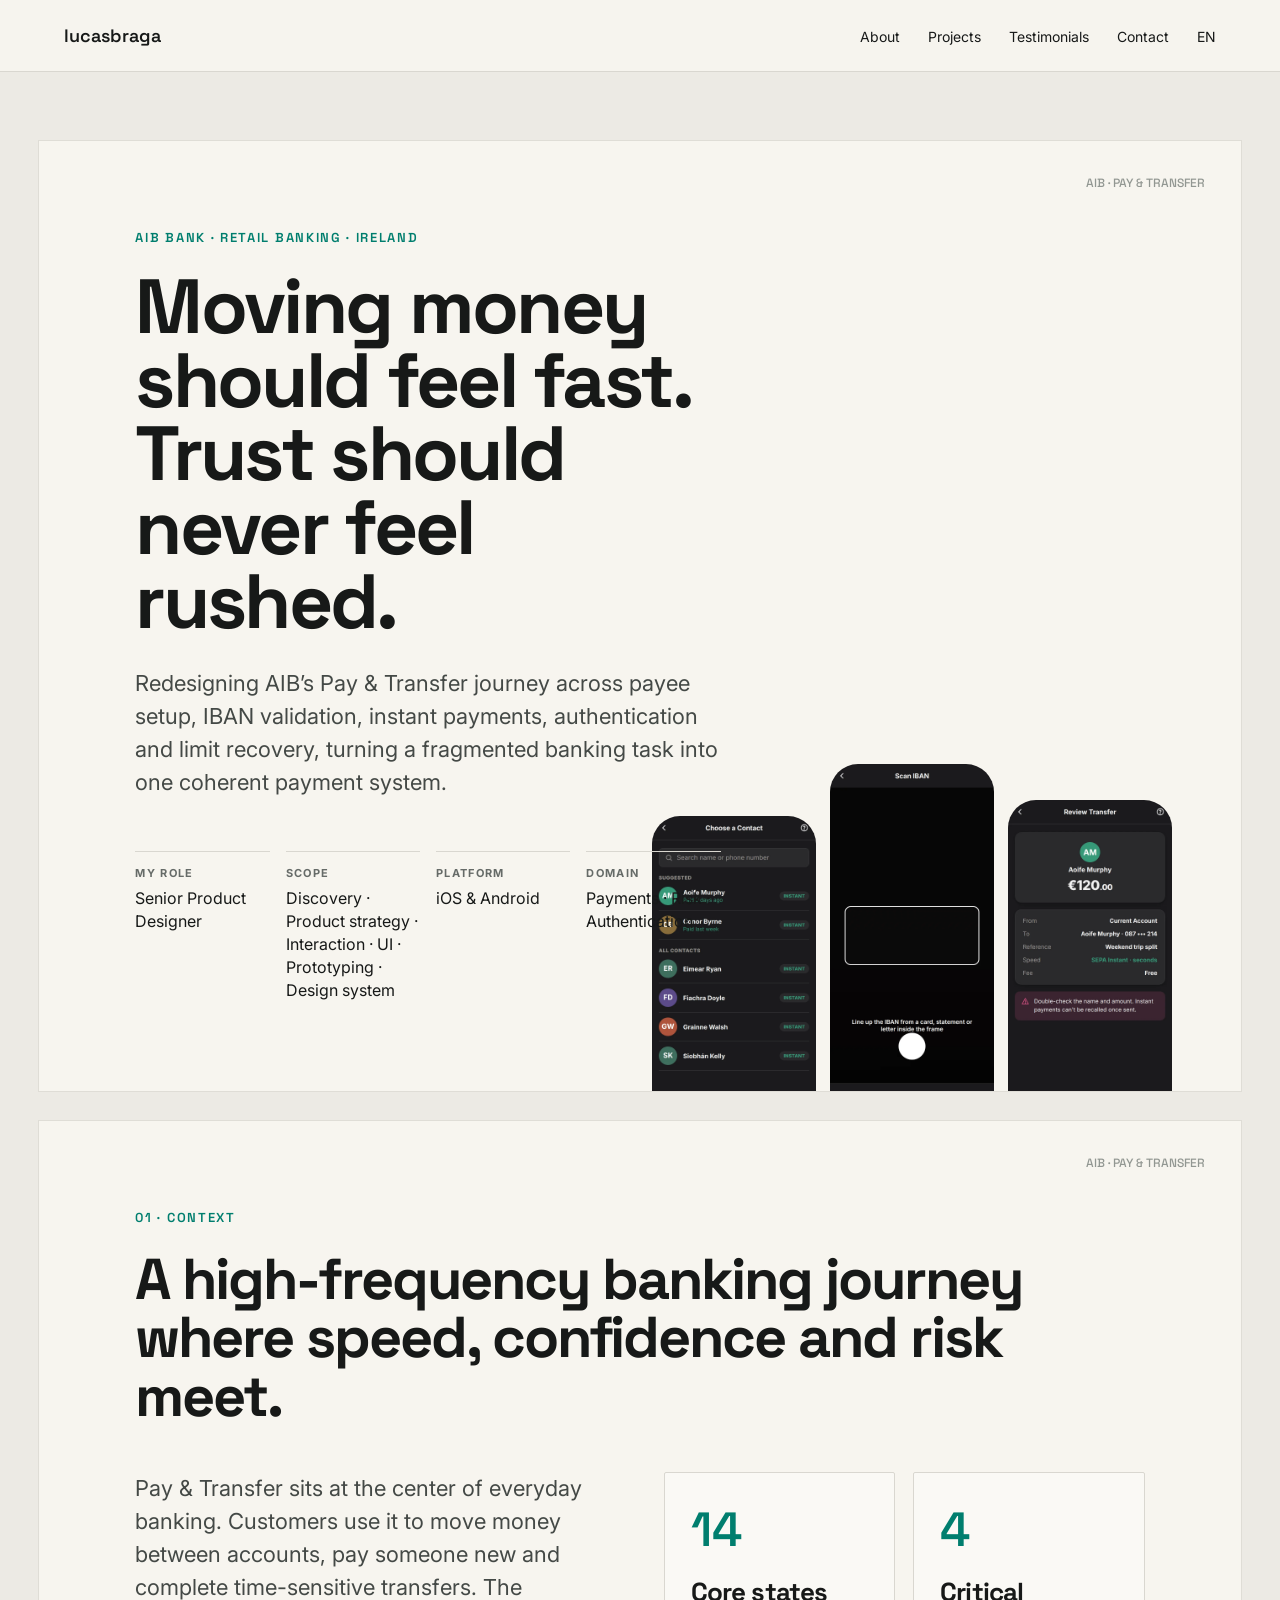
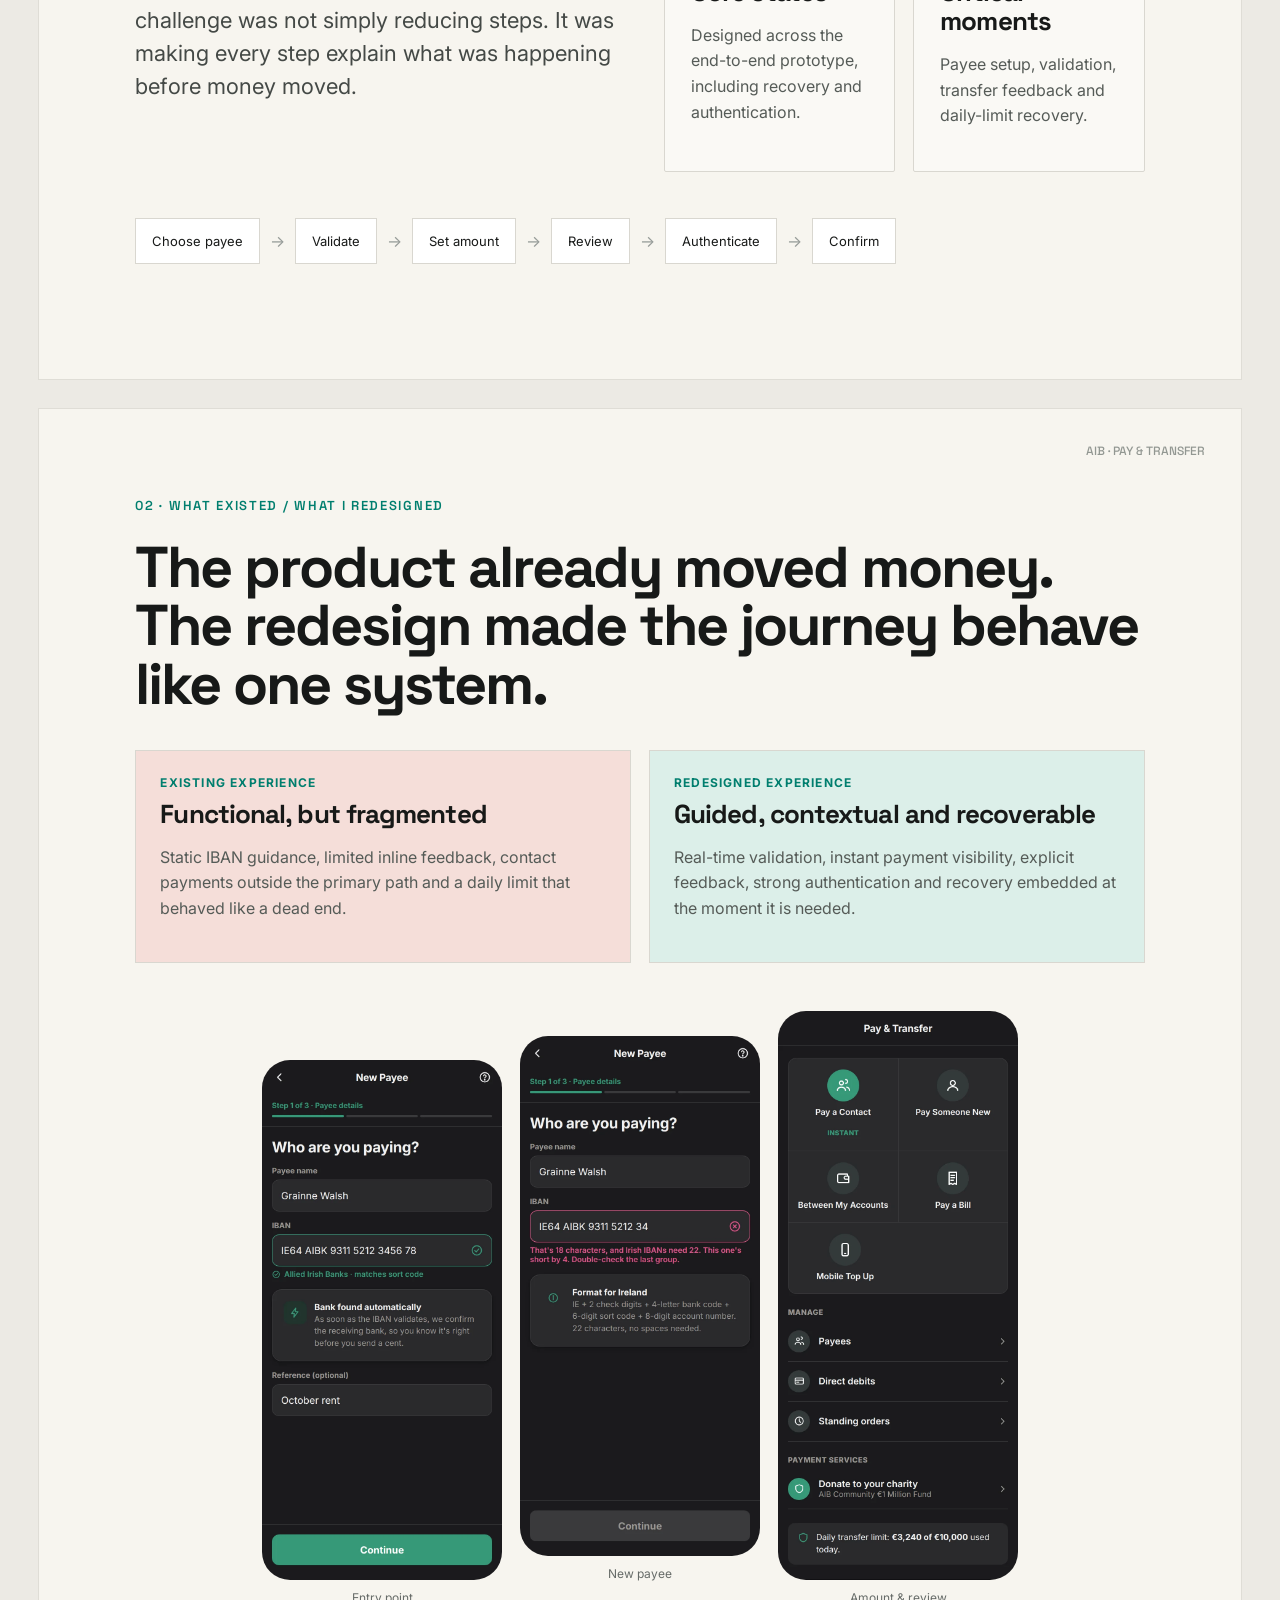
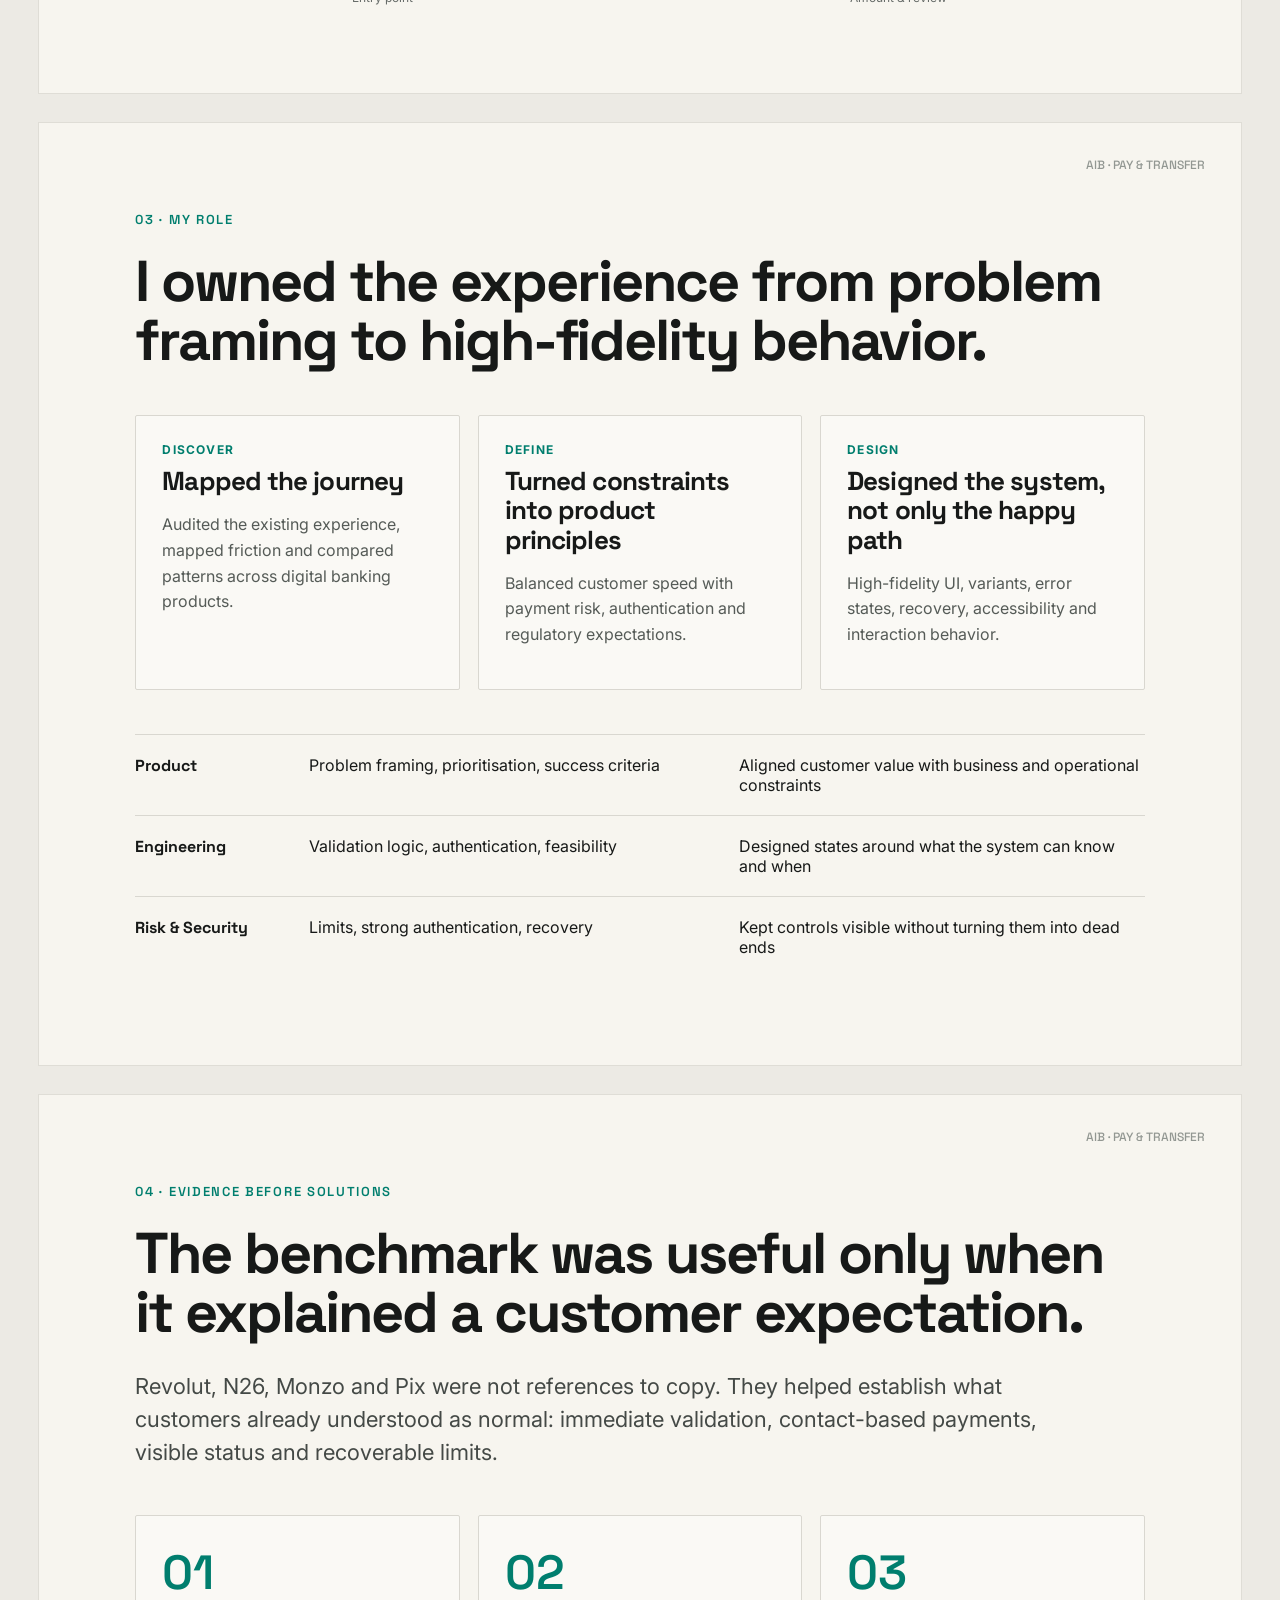
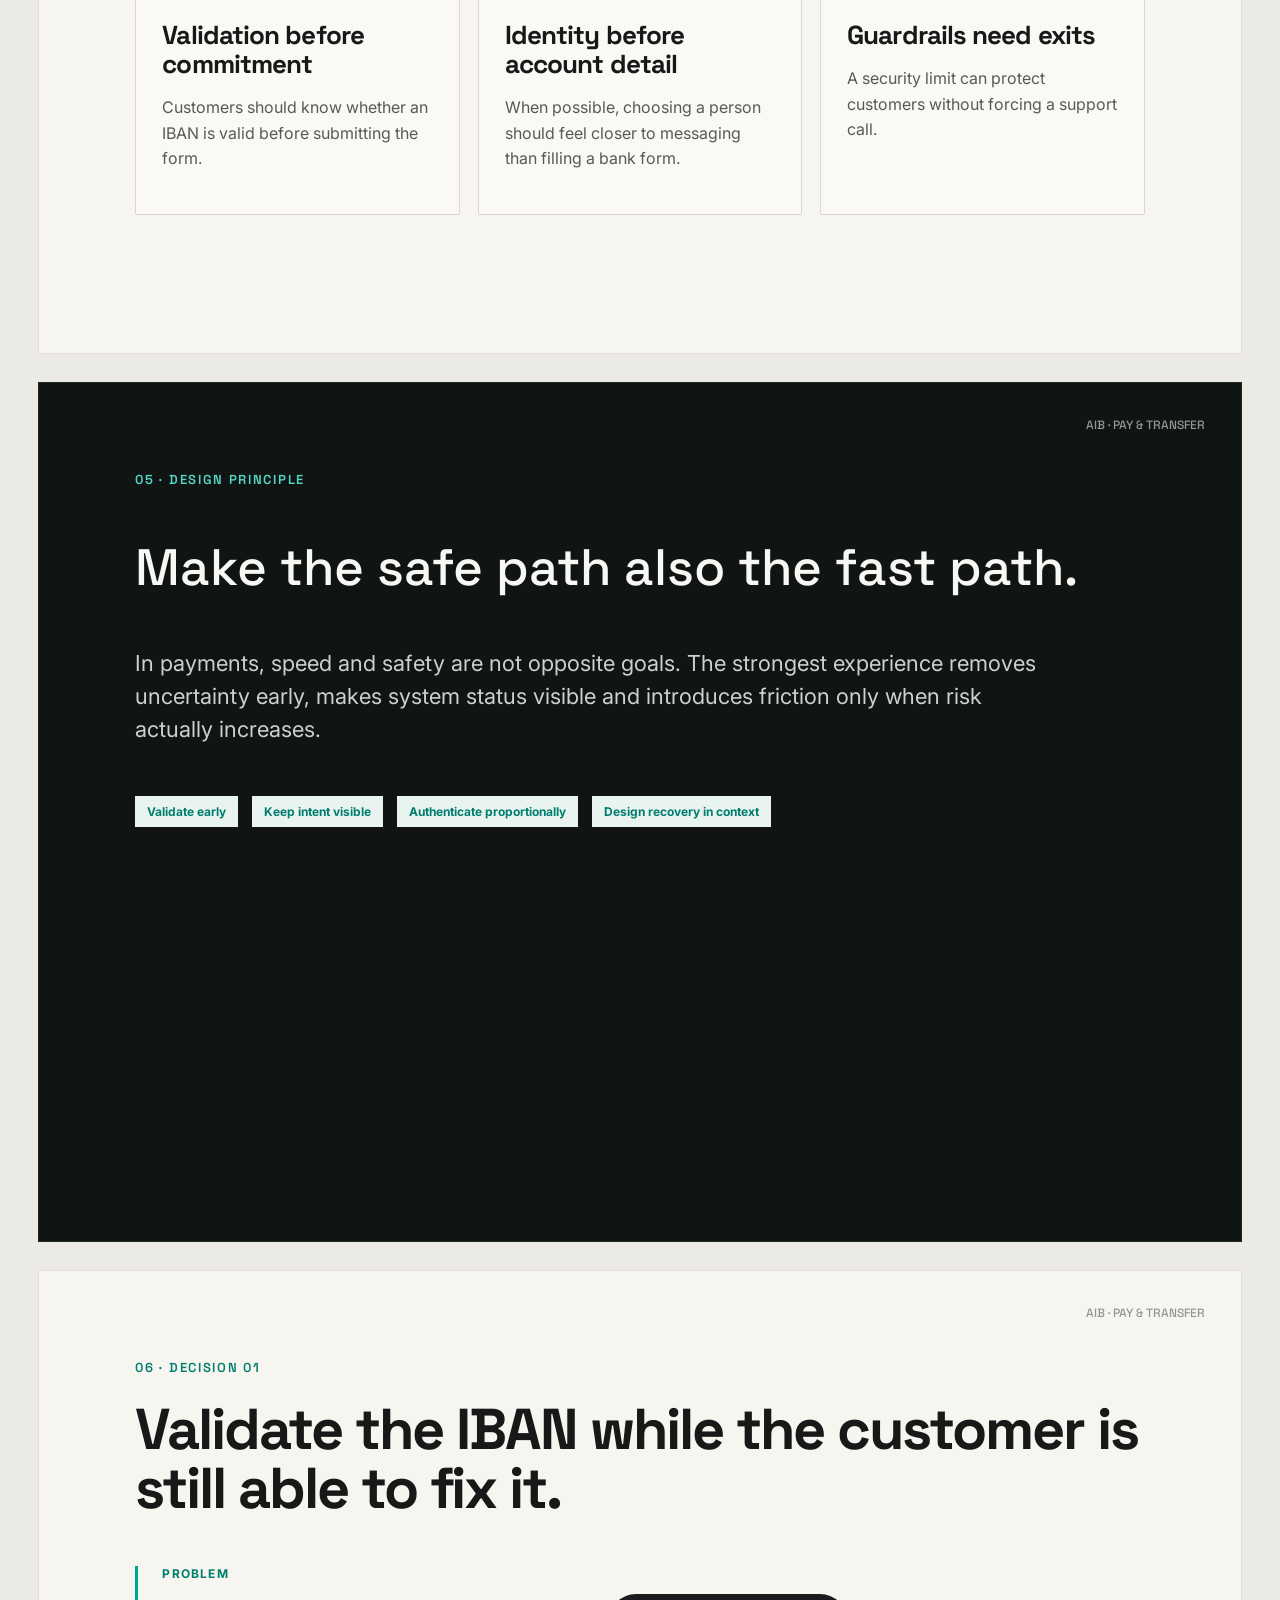
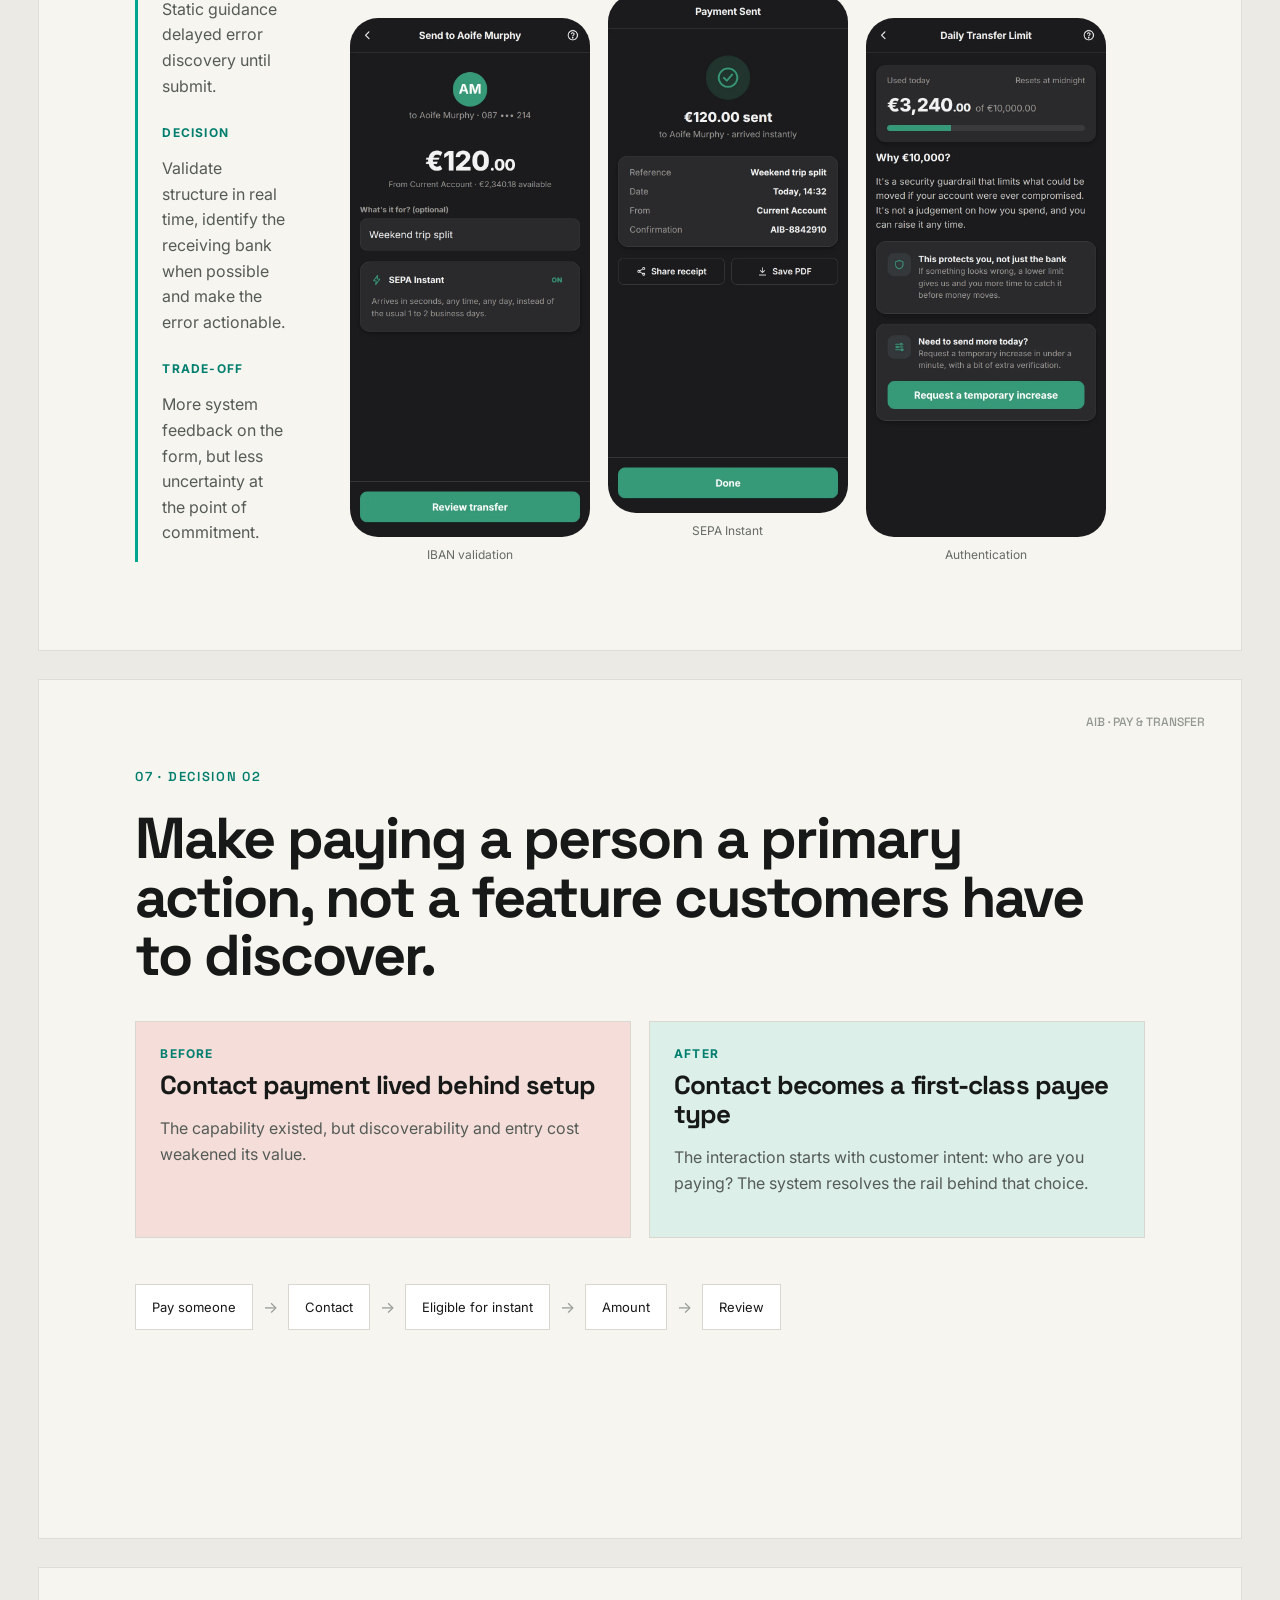
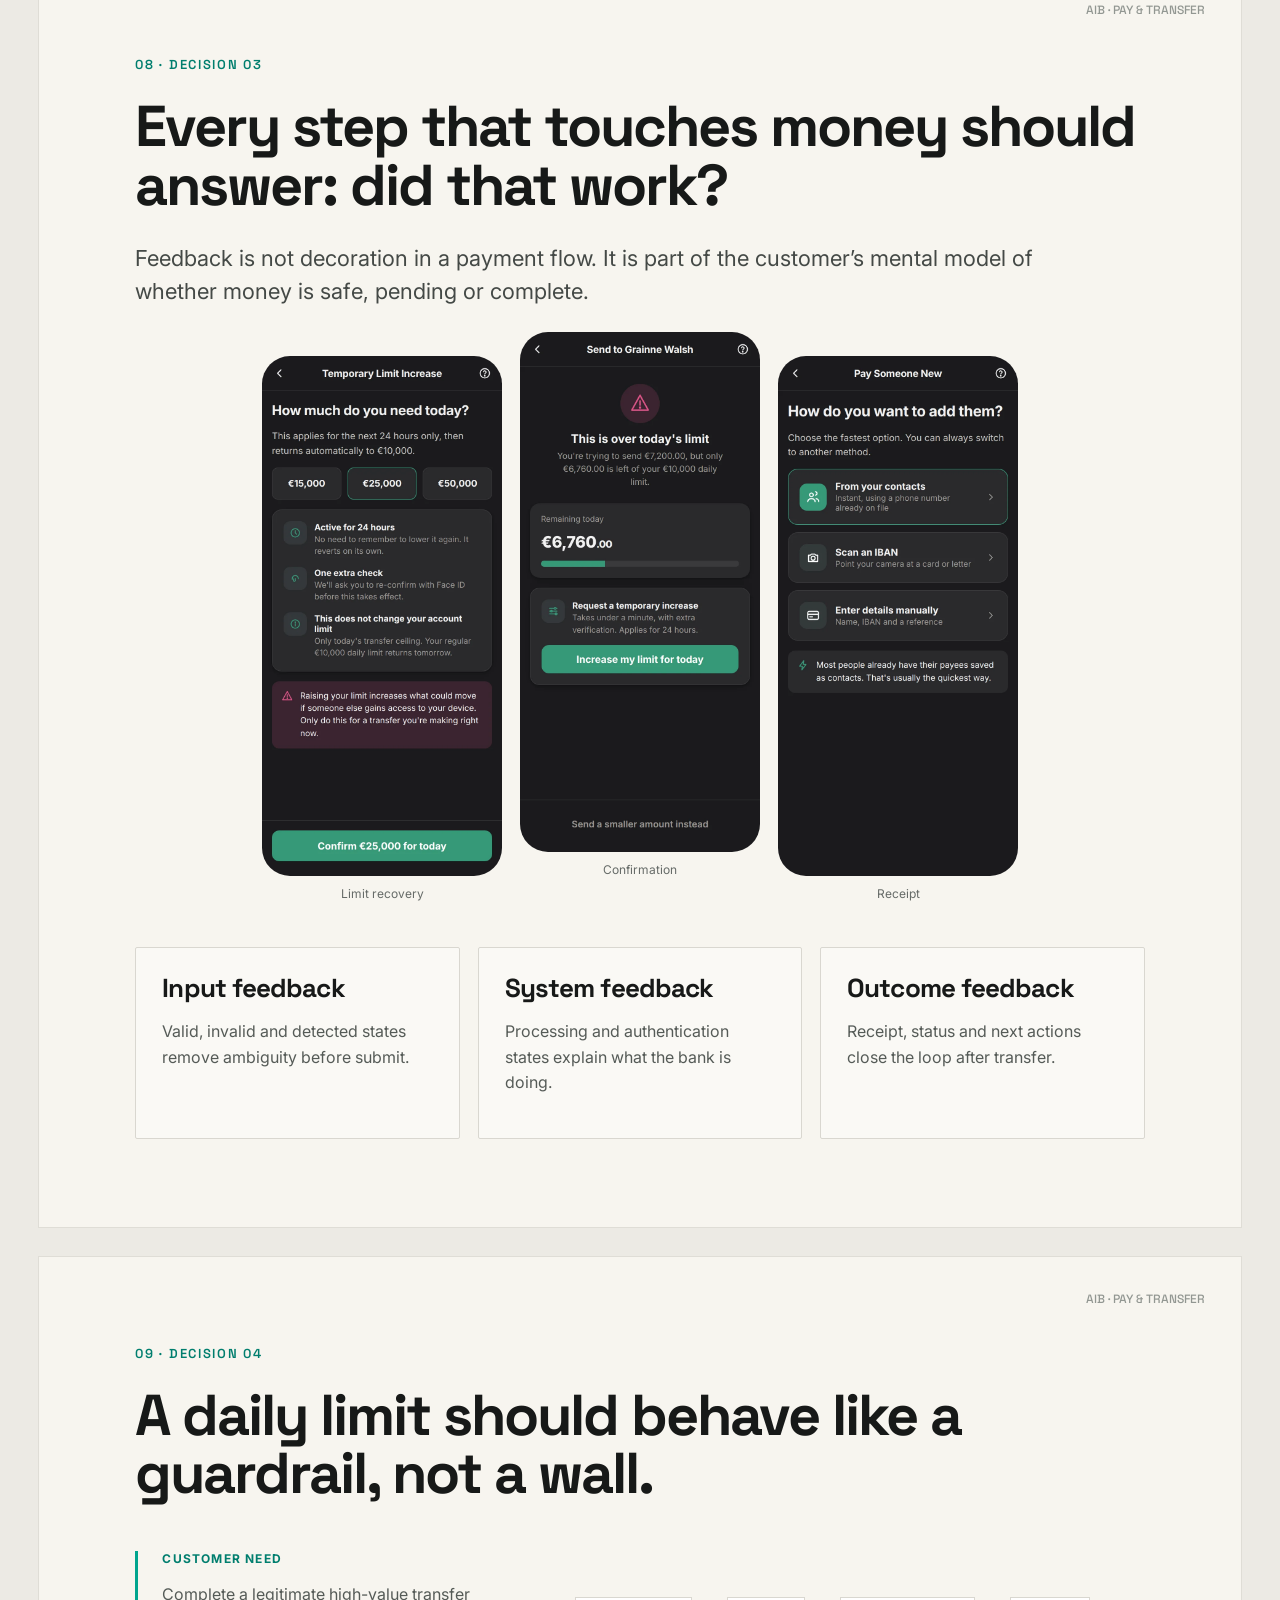
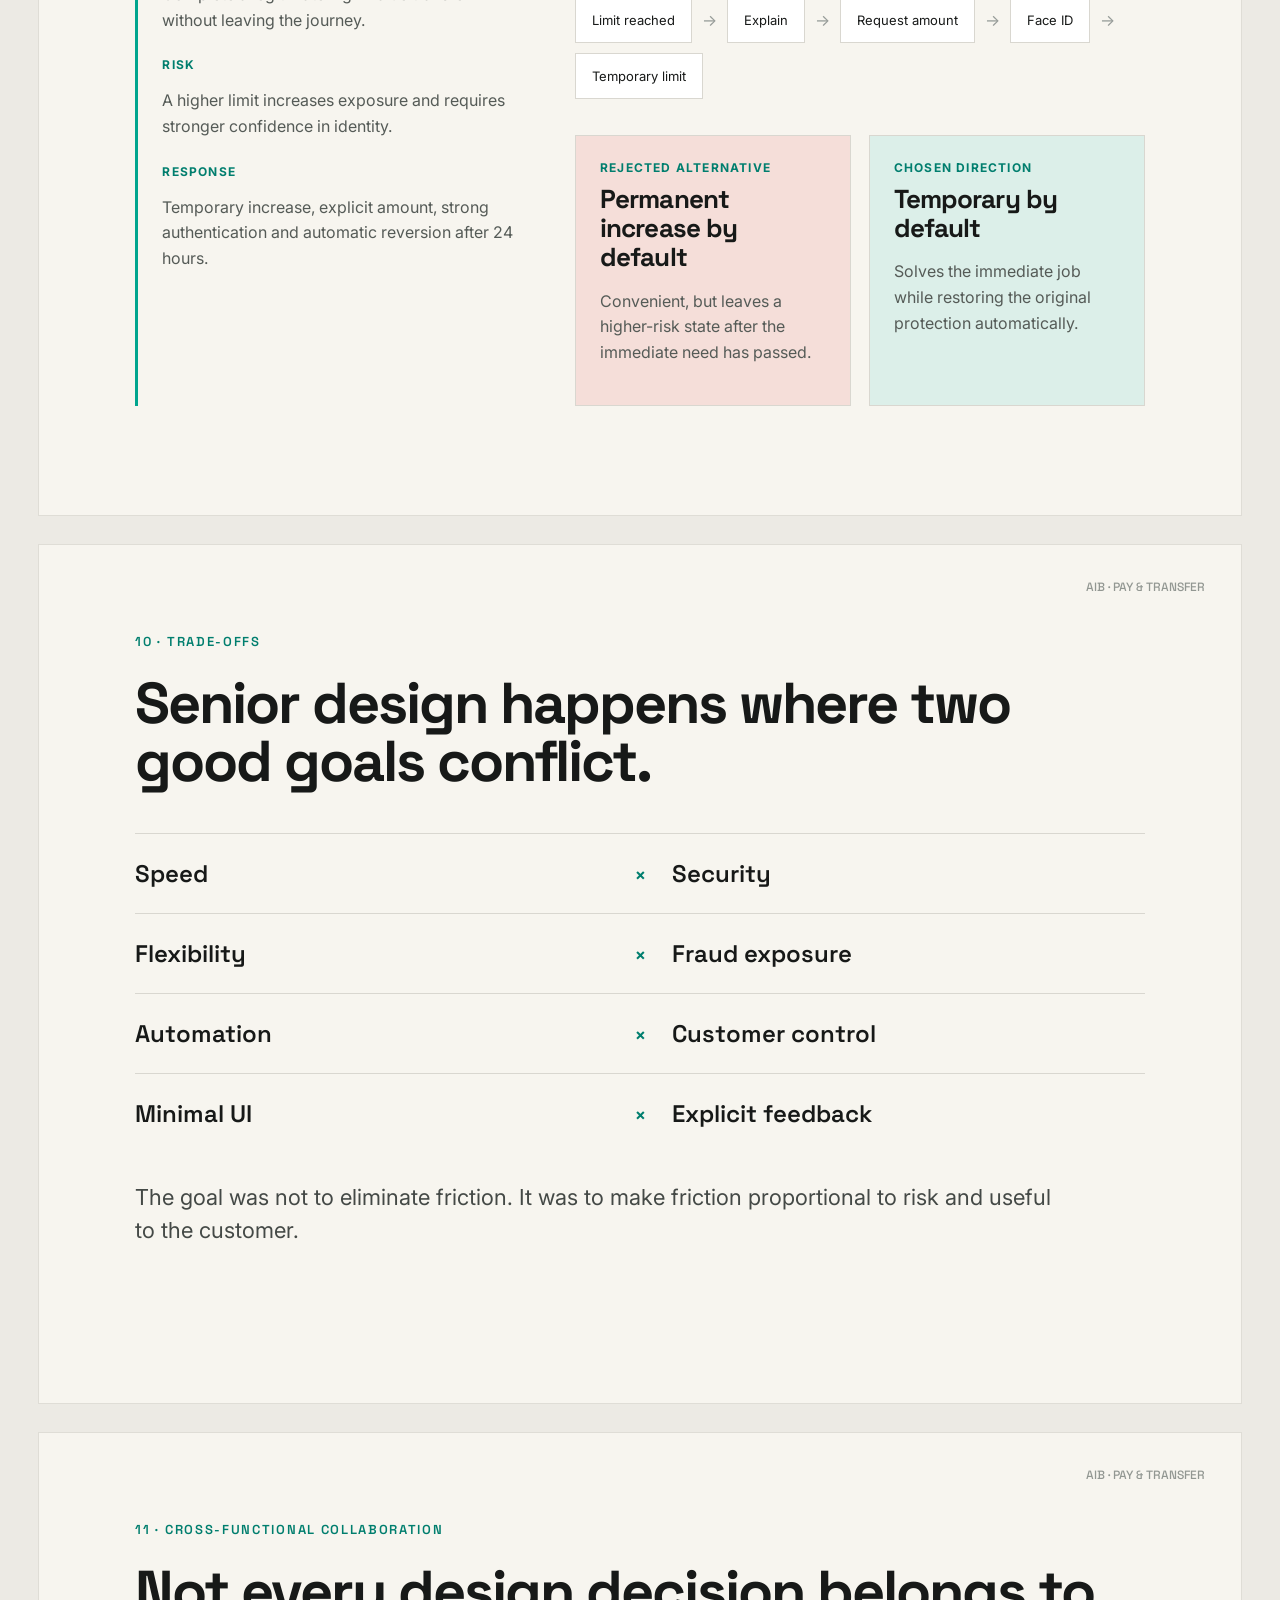
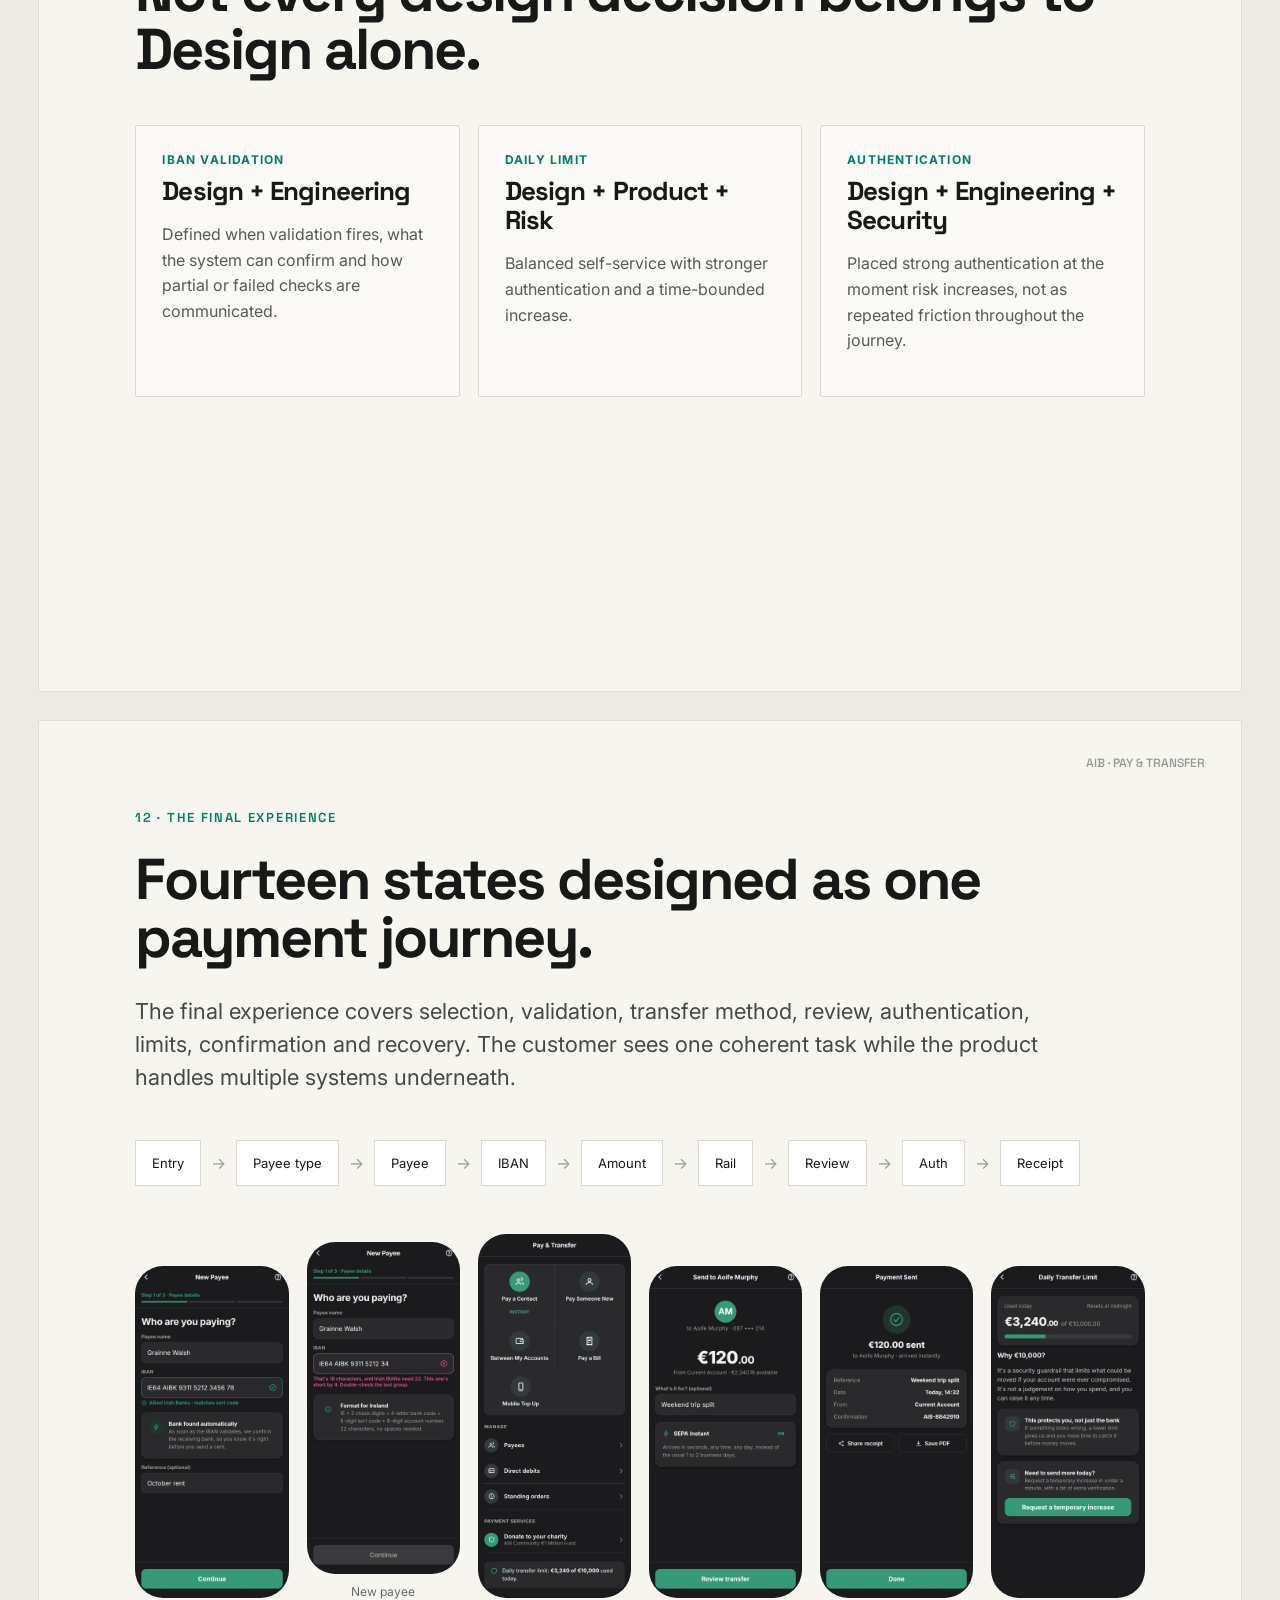
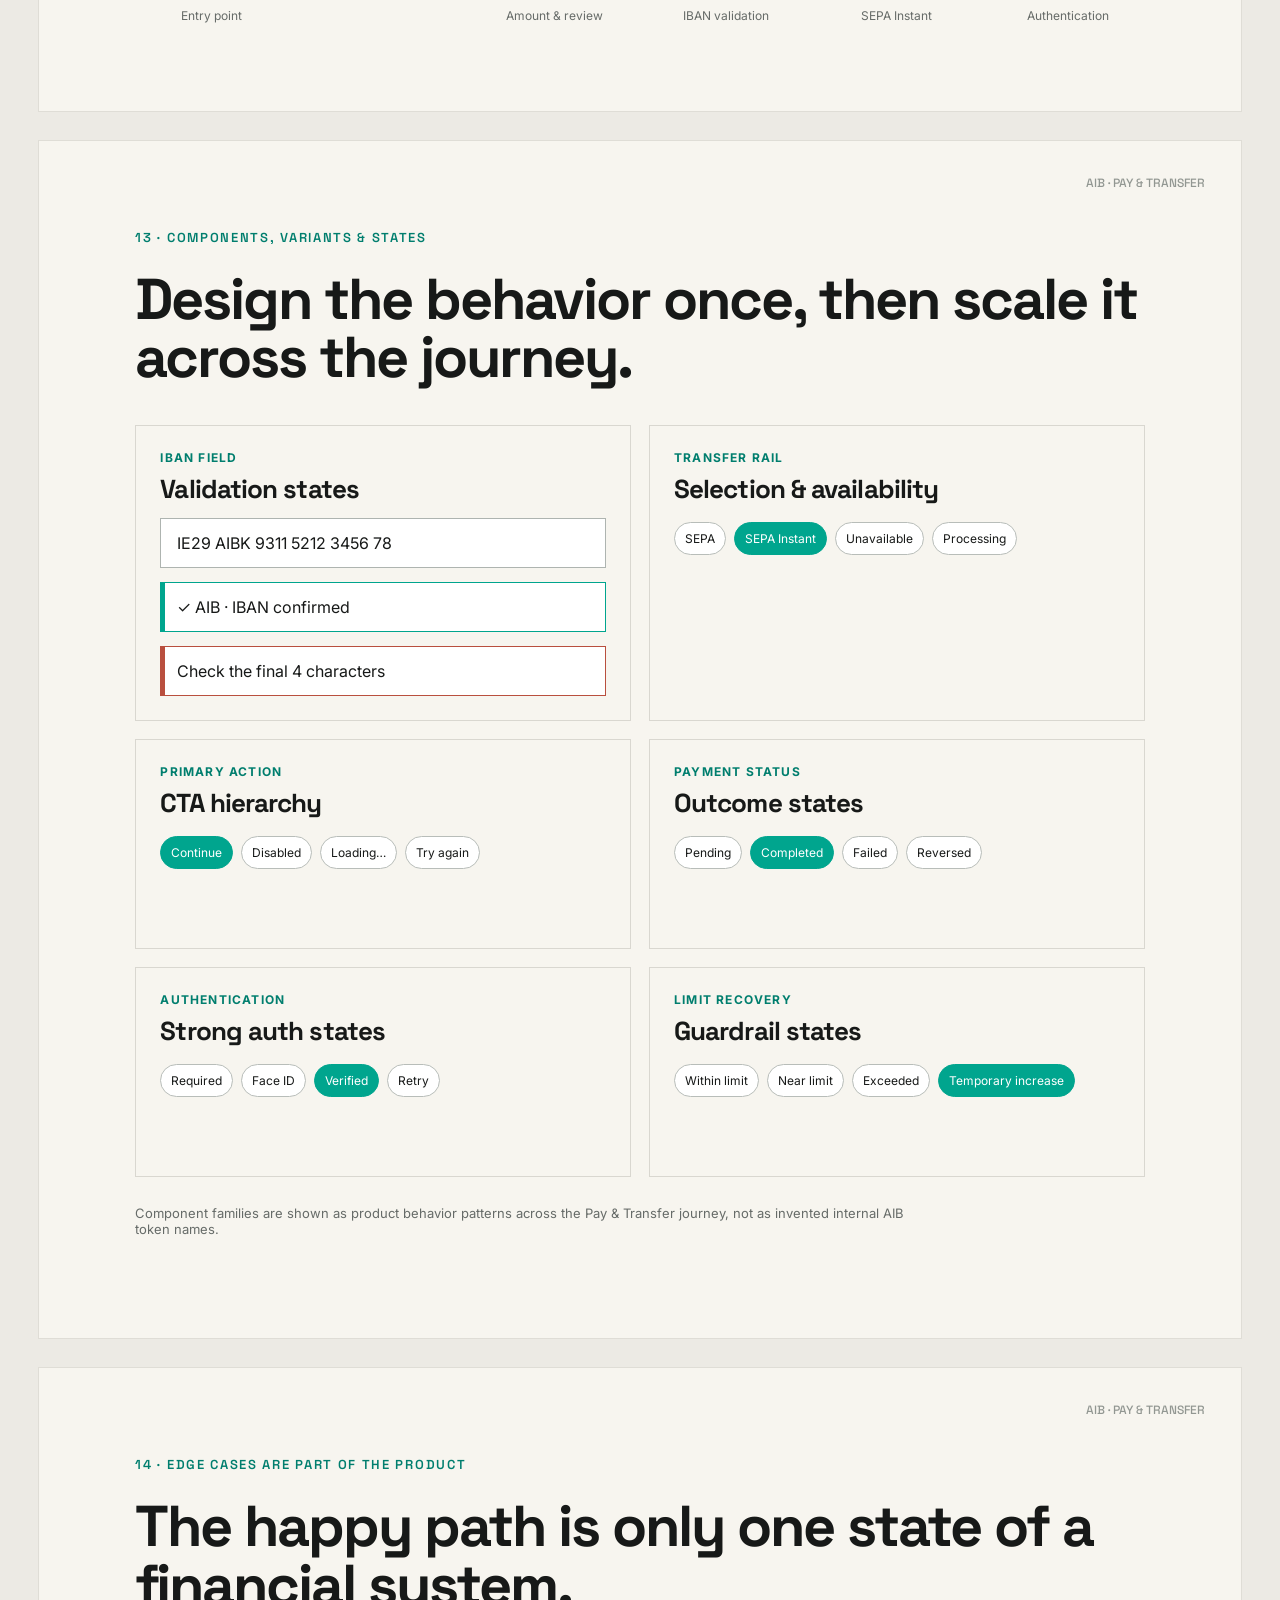
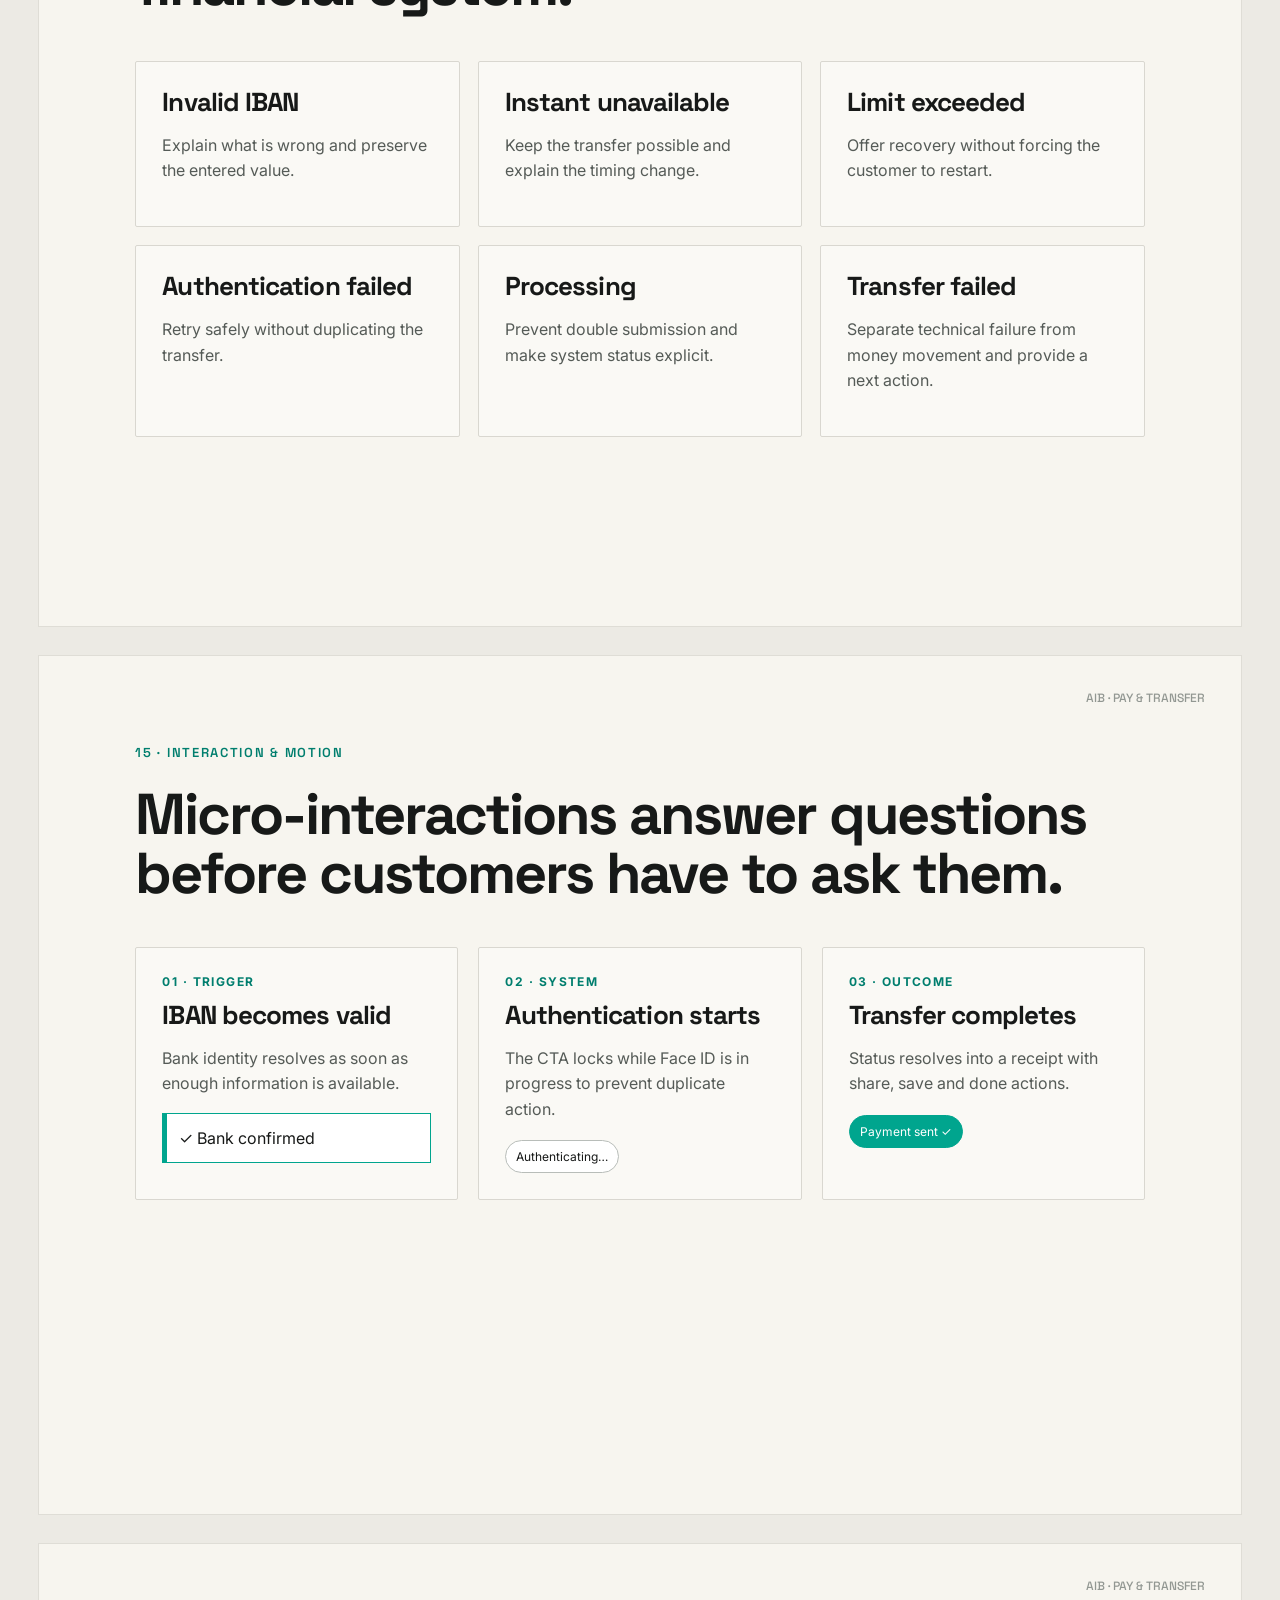
==== projetos/aib.html @ fc3ccd83 "Add files via upload" ====
<!doctype html><html lang="en"><head><meta charset="utf-8"><meta name="viewport" content="width=device-width,initial-scale=1"><title>AIB Bank · Pay & Transfer · Lucas Braga</title><style>
@import url('https://fonts.googleapis.com/css2?family=Inter:wght@400;500;600;700&family=Space+Grotesk:wght@400;500;600;700&display=swap');
:root{--bg:#f7f5ef;--ink:#171918;--muted:#666b68;--line:#d9d7d0;--aib:#00a58e;--aib2:#007e6e;--dark:#101514;--white:#fff;--soft:#e9f4f1;--warn:#f5e9c8;--bad:#f5ded9;--good:#dcefe9}*{box-sizing:border-box}html{scroll-behavior:smooth}body{margin:0;background:#eceae4;color:var(--ink);font-family:Inter,Arial,sans-serif}.nav{position:sticky;top:0;z-index:20;height:72px;background:rgba(247,245,239,.92);backdrop-filter:blur(16px);border-bottom:1px solid var(--line);display:flex;align-items:center;justify-content:space-between;padding:0 5vw}.brand{font:600 18px 'Space Grotesk'}.nav a{color:inherit;text-decoration:none;margin-left:28px;font-size:14px}.case{padding:40px 0 96px}.board{width:min(1440px,94vw);margin:28px auto;background:var(--bg);min-height:860px;padding:88px 96px;position:relative;overflow:hidden;border:1px solid #dfddd6}.board.dark{background:var(--dark);color:#f7f7f4;border-color:#1e2926}.eyebrow{font:600 13px 'Space Grotesk';letter-spacing:.13em;text-transform:uppercase;color:var(--aib2);margin-bottom:24px}.dark .eyebrow{color:#55d7c5}h1,h2,h3{font-family:'Space Grotesk';letter-spacing:-.035em;margin:0}h1{font-size:clamp(58px,6vw,96px);line-height:.96;max-width:1000px}h2{font-size:clamp(42px,4.5vw,72px);line-height:1.02;max-width:1050px}h3{font-size:26px;line-height:1.12}.lead{font-size:22px;line-height:1.5;max-width:920px;color:#444946;margin:28px 0 0}.dark .lead{color:#cbd1ce}.meta{display:grid;grid-template-columns:repeat(4,1fr);gap:16px;margin-top:52px}.meta .m{border-top:1px solid var(--line);padding-top:14px}.dark .meta .m{border-color:#36423f}.k{font-size:11px;text-transform:uppercase;letter-spacing:.12em;color:var(--muted);font-weight:700}.dark .k{color:#93a09c}.v{font-size:16px;line-height:1.45;margin-top:7px}.grid2{display:grid;grid-template-columns:1fr 1fr;gap:48px;align-items:start}.grid3{display:grid;grid-template-columns:repeat(3,1fr);gap:20px}.cards{display:grid;grid-template-columns:repeat(3,1fr);gap:18px;margin-top:46px}.card{border:1px solid var(--line);padding:26px;border-radius:2px;background:rgba(255,255,255,.35)}.dark .card{border-color:#33403c;background:#151d1b}.num{font:600 48px 'Space Grotesk';color:var(--aib2);margin-bottom:18px}.dark .num{color:#55d7c5}.card p,.copy{font-size:16px;line-height:1.6;color:#555b57}.dark .card p,.dark .copy{color:#bcc6c2}.phones{display:flex;gap:18px;align-items:flex-end;justify-content:center;margin-top:48px}.phone{margin:0}.phone img{display:block;max-width:100%;height:auto;border-radius:28px}.phones .phone{width:240px}.phones .phone:nth-child(2){transform:translateY(-24px)}figcaption{font-size:12px;color:var(--muted);margin-top:10px;text-align:center}.flow{display:flex;gap:10px;align-items:center;flex-wrap:wrap;margin-top:46px}.step{padding:14px 16px;border:1px solid var(--line);font-size:13px;background:white}.arrow{color:#969b98}.decision{display:grid;grid-template-columns:.8fr 1.2fr;gap:60px;margin-top:48px}.decision .side{border-left:3px solid var(--aib);padding-left:24px}.label{font-size:12px;font-weight:700;letter-spacing:.1em;text-transform:uppercase;color:var(--aib2);margin-bottom:10px}.compare{display:grid;grid-template-columns:1fr 1fr;gap:18px;margin-top:36px}.panel{padding:24px;border:1px solid var(--line);min-height:180px}.panel.good{background:var(--good)}.panel.bad{background:var(--bad)}.trade{display:grid;grid-template-columns:1fr 64px 1fr;align-items:center;border-top:1px solid var(--line);padding:24px 0}.trade strong{font:600 24px 'Space Grotesk'}.trade .mid{text-align:center;color:var(--aib2);font-weight:700}.component-grid{display:grid;grid-template-columns:repeat(2,1fr);gap:18px;margin-top:38px}.component{border:1px solid var(--line);padding:24px;min-height:210px}.states{display:flex;gap:8px;flex-wrap:wrap;margin-top:18px}.pill{border:1px solid #b8bdb9;padding:8px 10px;border-radius:999px;font-size:12px;background:#fff}.pill.on{background:var(--aib);border-color:var(--aib);color:#fff}.input{border:1px solid #aeb4b0;padding:14px 16px;margin-top:14px;background:#fff}.input.valid{border-color:var(--aib);box-shadow:inset 4px 0 0 var(--aib)}.input.error{border-color:#b94f3e;box-shadow:inset 4px 0 0 #b94f3e}.metric{border-top:4px solid var(--ink);padding-top:18px}.metric b{font:600 48px 'Space Grotesk'}.metric span{display:block;margin-top:8px;color:var(--muted);font-size:14px}.quote{font:500 clamp(34px,4vw,64px)/1.1 'Space Grotesk';max-width:1080px}.note{font-size:13px;color:var(--muted);margin-top:28px;max-width:800px}.tag{display:inline-block;background:var(--soft);color:var(--aib2);padding:8px 12px;font-size:12px;font-weight:700;margin:4px 4px 0 0}.timeline{margin-top:44px}.trow{display:grid;grid-template-columns:150px 1fr 1fr;gap:24px;border-top:1px solid var(--line);padding:20px 0}.trow b{font-family:'Space Grotesk'}.hero-art{position:absolute;right:5%;bottom:-80px;width:44%;display:flex;gap:14px;align-items:flex-end}.hero-art .phone{width:31%}.hero-art .phone:nth-child(2){transform:translateY(-52px)}.hero-art .phone:nth-child(3){transform:translateY(-16px)}.hero-copy{width:58%;position:relative;z-index:2}.hero{min-height:940px}.section-index{position:absolute;right:36px;top:34px;font:500 12px 'Space Grotesk';color:#929792}.footer{min-height:600px;display:flex;flex-direction:column;justify-content:center}.smallcaps{font-size:12px;letter-spacing:.12em;text-transform:uppercase;font-weight:700}.accent{color:var(--aib2)}
@media(max-width:900px){.board{padding:64px 28px;min-height:auto}.grid2,.grid3,.cards,.decision,.component-grid,.meta,.compare{grid-template-columns:1fr}.hero-copy{width:100%}.hero-art{position:relative;right:auto;bottom:auto;width:100%;margin-top:48px}.hero{min-height:auto}.phones{overflow:auto;justify-content:flex-start}.phones .phone{min-width:220px}.trade{grid-template-columns:1fr}.trade .mid{text-align:left}.trow{grid-template-columns:1fr}.nav .links{display:none}}
</style></head><body><header class="nav"><div class="brand">lucasbraga</div><div class="links"><a href="#">About</a><a href="#">Projects</a><a href="#">Testimonials</a><a href="#">Contact</a><a href="#">EN</a></div></header><main class="case"><section class="board hero"><span class="section-index">AIB · PAY & TRANSFER</span><div class="hero-copy"><div class="eyebrow">AIB BANK · RETAIL BANKING · IRELAND</div><h1>Moving money should feel fast. Trust should never feel rushed.</h1><p class="lead">Redesigning AIB’s Pay & Transfer journey across payee setup, IBAN validation, instant payments, authentication and limit recovery, turning a fragmented banking task into one coherent payment system.</p><div class="meta"><div class="m"><div class="k">My role</div><div class="v">Senior Product Designer</div></div><div class="m"><div class="k">Scope</div><div class="v">Discovery · Product strategy · Interaction · UI · Prototyping · Design system</div></div><div class="m"><div class="k">Platform</div><div class="v">iOS & Android</div></div><div class="m"><div class="k">Domain</div><div class="v">Payments · Risk · Authentication</div></div></div></div><div class="hero-art"><figure class="phone"><img src="[data-uri]" alt="Picking a contact, all instant"></figure><figure class="phone"><img src="[data-uri]" alt="Scanning an IBAN from a card or letter"></figure><figure class="phone"><img src="[data-uri]" alt="Reviewing before it&#x27;s sent"></figure></div></section><section class="board "><span class="section-index">AIB · PAY & TRANSFER</span><div class="eyebrow">01 · CONTEXT</div><h2>A high-frequency banking journey where speed, confidence and risk meet.</h2><div class="grid2" style="margin-top:46px"><div><p class="lead" style="margin-top:0">Pay & Transfer sits at the center of everyday banking. Customers use it to move money between accounts, pay someone new and complete time-sensitive transfers. The challenge was not simply reducing steps. It was making every step explain what was happening before money moved.</p></div><div class="cards" style="grid-template-columns:1fr 1fr;margin-top:0"><div class="card"><div class="num">14</div><h3>Core states</h3><p>Designed across the end-to-end prototype, including recovery and authentication.</p></div><div class="card"><div class="num">4</div><h3>Critical moments</h3><p>Payee setup, validation, transfer feedback and daily-limit recovery.</p></div></div></div><div class="flow"><span class="step">Choose payee</span><span class="arrow">→</span><span class="step">Validate</span><span class="arrow">→</span><span class="step">Set amount</span><span class="arrow">→</span><span class="step">Review</span><span class="arrow">→</span><span class="step">Authenticate</span><span class="arrow">→</span><span class="step">Confirm</span></div></section><section class="board "><span class="section-index">AIB · PAY & TRANSFER</span><div class="eyebrow">02 · WHAT EXISTED / WHAT I REDESIGNED</div><h2>The product already moved money. The redesign made the journey behave like one system.</h2><div class="compare"><div class="panel bad"><div class="label">Existing experience</div><h3>Functional, but fragmented</h3><p class="copy">Static IBAN guidance, limited inline feedback, contact payments outside the primary path and a daily limit that behaved like a dead end.</p></div><div class="panel good"><div class="label">Redesigned experience</div><h3>Guided, contextual and recoverable</h3><p class="copy">Real-time validation, instant payment visibility, explicit feedback, strong authentication and recovery embedded at the moment it is needed.</p></div></div><div class="phones"><figure class="phone"><img src="[data-uri]" alt="Valid: bank confirmed automatically"><figcaption>Entry point</figcaption></figure><figure class="phone"><img src="[data-uri]" alt="Invalid, with a specific, actionable error"><figcaption>New payee</figcaption></figure><figure class="phone"><img src="[data-uri]" alt="After: leads the grid, tagged Instant"><figcaption>Amount & review</figcaption></figure></div></section><section class="board "><span class="section-index">AIB · PAY & TRANSFER</span><div class="eyebrow">03 · MY ROLE</div><h2>I owned the experience from problem framing to high-fidelity behavior.</h2><div class="cards"><div class="card"><div class="label">Discover</div><h3>Mapped the journey</h3><p>Audited the existing experience, mapped friction and compared patterns across digital banking products.</p></div><div class="card"><div class="label">Define</div><h3>Turned constraints into product principles</h3><p>Balanced customer speed with payment risk, authentication and regulatory expectations.</p></div><div class="card"><div class="label">Design</div><h3>Designed the system, not only the happy path</h3><p>High-fidelity UI, variants, error states, recovery, accessibility and interaction behavior.</p></div></div><div class="timeline"><div class="trow"><b>Product</b><span>Problem framing, prioritisation, success criteria</span><span>Aligned customer value with business and operational constraints</span></div><div class="trow"><b>Engineering</b><span>Validation logic, authentication, feasibility</span><span>Designed states around what the system can know and when</span></div><div class="trow"><b>Risk & Security</b><span>Limits, strong authentication, recovery</span><span>Kept controls visible without turning them into dead ends</span></div></div></section><section class="board "><span class="section-index">AIB · PAY & TRANSFER</span><div class="eyebrow">04 · EVIDENCE BEFORE SOLUTIONS</div><h2>The benchmark was useful only when it explained a customer expectation.</h2><p class="lead">Revolut, N26, Monzo and Pix were not references to copy. They helped establish what customers already understood as normal: immediate validation, contact-based payments, visible status and recoverable limits.</p><div class="cards"><div class="card"><div class="num">01</div><h3>Validation before commitment</h3><p>Customers should know whether an IBAN is valid before submitting the form.</p></div><div class="card"><div class="num">02</div><h3>Identity before account detail</h3><p>When possible, choosing a person should feel closer to messaging than filling a bank form.</p></div><div class="card"><div class="num">03</div><h3>Guardrails need exits</h3><p>A security limit can protect customers without forcing a support call.</p></div></div></section><section class="board dark"><span class="section-index">AIB · PAY & TRANSFER</span><div class="eyebrow">05 · DESIGN PRINCIPLE</div><p class="quote">Make the safe path also the fast path.</p><p class="lead">In payments, speed and safety are not opposite goals. The strongest experience removes uncertainty early, makes system status visible and introduces friction only when risk actually increases.</p><div class="flow"><span class="tag">Validate early</span><span class="tag">Keep intent visible</span><span class="tag">Authenticate proportionally</span><span class="tag">Design recovery in context</span></div></section><section class="board "><span class="section-index">AIB · PAY & TRANSFER</span><div class="eyebrow">06 · DECISION 01</div><h2>Validate the IBAN while the customer is still able to fix it.</h2><div class="decision"><div class="side"><div class="label">Problem</div><p class="copy">Static guidance delayed error discovery until submit.</p><div class="label" style="margin-top:26px">Decision</div><p class="copy">Validate structure in real time, identify the receiving bank when possible and make the error actionable.</p><div class="label" style="margin-top:26px">Trade-off</div><p class="copy">More system feedback on the form, but less uncertainty at the point of commitment.</p></div><div class="phones"><figure class="phone"><img src="[data-uri]" alt="Live SEPA Instant confirmation"><figcaption>IBAN validation</figcaption></figure><figure class="phone"><img src="[data-uri]" alt="Confirmation with a real receipt"><figcaption>SEPA Instant</figcaption></figure><figure class="phone"><img src="[data-uri]" alt="Explains the guardrail before asking for more"><figcaption>Authentication</figcaption></figure></div></div></section><section class="board "><span class="section-index">AIB · PAY & TRANSFER</span><div class="eyebrow">07 · DECISION 02</div><h2>Make paying a person a primary action, not a feature customers have to discover.</h2><div class="compare"><div class="panel bad"><div class="label">Before</div><h3>Contact payment lived behind setup</h3><p class="copy">The capability existed, but discoverability and entry cost weakened its value.</p></div><div class="panel good"><div class="label">After</div><h3>Contact becomes a first-class payee type</h3><p class="copy">The interaction starts with customer intent: who are you paying? The system resolves the rail behind that choice.</p></div></div><div class="flow"><span class="step">Pay someone</span><span class="arrow">→</span><span class="step">Contact</span><span class="arrow">→</span><span class="step">Eligible for instant</span><span class="arrow">→</span><span class="step">Amount</span><span class="arrow">→</span><span class="step">Review</span></div></section><section class="board "><span class="section-index">AIB · PAY & TRANSFER</span><div class="eyebrow">08 · DECISION 03</div><h2>Every step that touches money should answer: did that work?</h2><p class="lead">Feedback is not decoration in a payment flow. It is part of the customer’s mental model of whether money is safe, pending or complete.</p><div class="phones"><figure class="phone"><img src="[data-uri]" alt="Self-service, extra check, 24 hours"><figcaption>Limit recovery</figcaption></figure><figure class="phone"><img src="[data-uri]" alt="Blocked, but with a way out in context"><figcaption>Confirmation</figcaption></figure><figure class="phone"><img src="[data-uri]" alt="Choosing how to add a payee"><figcaption>Receipt</figcaption></figure></div><div class="cards"><div class="card"><h3>Input feedback</h3><p>Valid, invalid and detected states remove ambiguity before submit.</p></div><div class="card"><h3>System feedback</h3><p>Processing and authentication states explain what the bank is doing.</p></div><div class="card"><h3>Outcome feedback</h3><p>Receipt, status and next actions close the loop after transfer.</p></div></div></section><section class="board "><span class="section-index">AIB · PAY & TRANSFER</span><div class="eyebrow">09 · DECISION 04</div><h2>A daily limit should behave like a guardrail, not a wall.</h2><div class="decision"><div class="side"><div class="label">Customer need</div><p class="copy">Complete a legitimate high-value transfer without leaving the journey.</p><div class="label" style="margin-top:24px">Risk</div><p class="copy">A higher limit increases exposure and requires stronger confidence in identity.</p><div class="label" style="margin-top:24px">Response</div><p class="copy">Temporary increase, explicit amount, strong authentication and automatic reversion after 24 hours.</p></div><div><div class="flow"><span class="step">Limit reached</span><span class="arrow">→</span><span class="step">Explain</span><span class="arrow">→</span><span class="step">Request amount</span><span class="arrow">→</span><span class="step">Face ID</span><span class="arrow">→</span><span class="step">Temporary limit</span></div><div class="compare"><div class="panel bad"><div class="label">Rejected alternative</div><h3>Permanent increase by default</h3><p class="copy">Convenient, but leaves a higher-risk state after the immediate need has passed.</p></div><div class="panel good"><div class="label">Chosen direction</div><h3>Temporary by default</h3><p class="copy">Solves the immediate job while restoring the original protection automatically.</p></div></div></div></div></section><section class="board "><span class="section-index">AIB · PAY & TRANSFER</span><div class="eyebrow">10 · TRADE-OFFS</div><h2>Senior design happens where two good goals conflict.</h2><div style="margin-top:42px"><div class="trade"><strong>Speed</strong><div class="mid">×</div><strong>Security</strong></div><div class="trade"><strong>Flexibility</strong><div class="mid">×</div><strong>Fraud exposure</strong></div><div class="trade"><strong>Automation</strong><div class="mid">×</div><strong>Customer control</strong></div><div class="trade"><strong>Minimal UI</strong><div class="mid">×</div><strong>Explicit feedback</strong></div></div><p class="lead">The goal was not to eliminate friction. It was to make friction proportional to risk and useful to the customer.</p></section><section class="board "><span class="section-index">AIB · PAY & TRANSFER</span><div class="eyebrow">11 · CROSS-FUNCTIONAL COLLABORATION</div><h2>Not every design decision belongs to Design alone.</h2><div class="cards"><div class="card"><div class="label">IBAN validation</div><h3>Design + Engineering</h3><p>Defined when validation fires, what the system can confirm and how partial or failed checks are communicated.</p></div><div class="card"><div class="label">Daily limit</div><h3>Design + Product + Risk</h3><p>Balanced self-service with stronger authentication and a time-bounded increase.</p></div><div class="card"><div class="label">Authentication</div><h3>Design + Engineering + Security</h3><p>Placed strong authentication at the moment risk increases, not as repeated friction throughout the journey.</p></div></div></section><section class="board "><span class="section-index">AIB · PAY & TRANSFER</span><div class="eyebrow">12 · THE FINAL EXPERIENCE</div><h2>Fourteen states designed as one payment journey.</h2><p class="lead">The final experience covers selection, validation, transfer method, review, authentication, limits, confirmation and recovery. The customer sees one coherent task while the product handles multiple systems underneath.</p><div class="flow"><span class="step">Entry</span><span class="arrow">→</span><span class="step">Payee type</span><span class="arrow">→</span><span class="step">Payee</span><span class="arrow">→</span><span class="step">IBAN</span><span class="arrow">→</span><span class="step">Amount</span><span class="arrow">→</span><span class="step">Rail</span><span class="arrow">→</span><span class="step">Review</span><span class="arrow">→</span><span class="step">Auth</span><span class="arrow">→</span><span class="step">Receipt</span></div><div class="phones"><figure class="phone"><img src="[data-uri]" alt="Valid: bank confirmed automatically"><figcaption>Entry point</figcaption></figure><figure class="phone"><img src="[data-uri]" alt="Invalid, with a specific, actionable error"><figcaption>New payee</figcaption></figure><figure class="phone"><img src="[data-uri]" alt="After: leads the grid, tagged Instant"><figcaption>Amount & review</figcaption></figure><figure class="phone"><img src="[data-uri]" alt="Live SEPA Instant confirmation"><figcaption>IBAN validation</figcaption></figure><figure class="phone"><img src="[data-uri]" alt="Confirmation with a real receipt"><figcaption>SEPA Instant</figcaption></figure><figure class="phone"><img src="[data-uri]" alt="Explains the guardrail before asking for more"><figcaption>Authentication</figcaption></figure></div></section><section class="board "><span class="section-index">AIB · PAY & TRANSFER</span><div class="eyebrow">13 · COMPONENTS, VARIANTS & STATES</div><h2>Design the behavior once, then scale it across the journey.</h2><div class="component-grid"><div class="component"><div class="label">IBAN field</div><h3>Validation states</h3><div class="input">IE29 AIBK 9311 5212 3456 78</div><div class="input valid">✓ AIB · IBAN confirmed</div><div class="input error">Check the final 4 characters</div></div><div class="component"><div class="label">Transfer rail</div><h3>Selection & availability</h3><div class="states"><span class="pill">SEPA</span><span class="pill on">SEPA Instant</span><span class="pill">Unavailable</span><span class="pill">Processing</span></div></div><div class="component"><div class="label">Primary action</div><h3>CTA hierarchy</h3><div class="states"><span class="pill on">Continue</span><span class="pill">Disabled</span><span class="pill">Loading…</span><span class="pill">Try again</span></div></div><div class="component"><div class="label">Payment status</div><h3>Outcome states</h3><div class="states"><span class="pill">Pending</span><span class="pill on">Completed</span><span class="pill">Failed</span><span class="pill">Reversed</span></div></div><div class="component"><div class="label">Authentication</div><h3>Strong auth states</h3><div class="states"><span class="pill">Required</span><span class="pill">Face ID</span><span class="pill on">Verified</span><span class="pill">Retry</span></div></div><div class="component"><div class="label">Limit recovery</div><h3>Guardrail states</h3><div class="states"><span class="pill">Within limit</span><span class="pill">Near limit</span><span class="pill">Exceeded</span><span class="pill on">Temporary increase</span></div></div></div><p class="note">Component families are shown as product behavior patterns across the Pay & Transfer journey, not as invented internal AIB token names.</p></section><section class="board "><span class="section-index">AIB · PAY & TRANSFER</span><div class="eyebrow">14 · EDGE CASES ARE PART OF THE PRODUCT</div><h2>The happy path is only one state of a financial system.</h2><div class="cards"><div class="card"><h3>Invalid IBAN</h3><p>Explain what is wrong and preserve the entered value.</p></div><div class="card"><h3>Instant unavailable</h3><p>Keep the transfer possible and explain the timing change.</p></div><div class="card"><h3>Limit exceeded</h3><p>Offer recovery without forcing the customer to restart.</p></div><div class="card"><h3>Authentication failed</h3><p>Retry safely without duplicating the transfer.</p></div><div class="card"><h3>Processing</h3><p>Prevent double submission and make system status explicit.</p></div><div class="card"><h3>Transfer failed</h3><p>Separate technical failure from money movement and provide a next action.</p></div></div></section><section class="board "><span class="section-index">AIB · PAY & TRANSFER</span><div class="eyebrow">15 · INTERACTION & MOTION</div><h2>Micro-interactions answer questions before customers have to ask them.</h2><div class="grid3" style="margin-top:44px"><div class="card"><div class="smallcaps accent">01 · Trigger</div><h3 style="margin-top:12px">IBAN becomes valid</h3><p>Bank identity resolves as soon as enough information is available.</p><div class="input valid">✓ Bank confirmed</div></div><div class="card"><div class="smallcaps accent">02 · System</div><h3 style="margin-top:12px">Authentication starts</h3><p>The CTA locks while Face ID is in progress to prevent duplicate action.</p><div class="states"><span class="pill">Authenticating…</span></div></div><div class="card"><div class="smallcaps accent">03 · Outcome</div><h3 style="margin-top:12px">Transfer completes</h3><p>Status resolves into a receipt with share, save and done actions.</p><div class="states"><span class="pill on">Payment sent ✓</span></div></div></div></section><section class="board "><span class="section-index">AIB · PAY & TRANSFER</span><div class="eyebrow">16 · ACCESSIBILITY</div><h2>Accessible states are more robust states.</h2><div class="cards"><div class="card"><h3>Errors beyond colour</h3><p>Icon, message and field association make validation understandable without relying on red alone.</p></div><div class="card"><h3>Touch and focus</h3><p>Interactive targets, keyboard focus and clear selected states support different ways of navigating.</p></div><div class="card"><h3>Readable hierarchy</h3><p>Critical amounts, payee identity and payment status remain visually distinct at a glance.</p></div></div><div class="compare"><div class="panel bad"><div class="label">Weak state</div><h3 style="color:#b94f3e">Invalid</h3><p class="copy">Colour alone asks the customer to infer what happened.</p></div><div class="panel good"><div class="label">Accessible state</div><h3>✕ Check the final 4 characters</h3><p class="copy">Specific message, persistent value and clear relationship to the field.</p></div></div></section><section class="board "><span class="section-index">AIB · PAY & TRANSFER</span><div class="eyebrow">17 · PROTOTYPE & HANDOFF</div><h2>High fidelity was not the end of the design. Behavior was part of the specification.</h2><div class="timeline"><div class="trow"><b>Prototype</b><span>14 core states connected end to end</span><span>Happy path + limits + validation + authentication + recovery</span></div><div class="trow"><b>Component behavior</b><span>Default, focus, valid, invalid, loading and disabled</span><span>Shared interaction logic reduces one-off implementation</span></div><div class="trow"><b>Engineering handoff</b><span>State logic, error handling, transition rules and accessibility notes</span><span>Design intent remains visible beyond static screens</span></div><div class="trow"><b>QA</b><span>Visual and interaction review against designed states</span><span>Edge cases checked with the same rigor as the happy path</span></div></div></section><section class="board "><span class="section-index">AIB · PAY & TRANSFER</span><div class="eyebrow">18 · IMPACT</div><h2>Measure whether the redesign makes customers faster, more confident and less dependent on support.</h2><div class="grid3" style="margin-top:48px"><div class="metric"><b>+15%</b><span>Engagement across my broader AIB product work during the period, measured through research and experimentation.</span></div><div class="metric"><b>↓</b><span>Transfer abandonment, especially around payee setup and validation.</span></div><div class="metric"><b>↓</b><span>Support dependency for invalid IBANs and daily-limit issues.</span></div></div><div class="cards"><div class="card"><div class="label">Primary KPI</div><h3>Transfer completion rate</h3><p>Does more intent reach a successful outcome?</p></div><div class="card"><div class="label">Efficiency</div><h3>Time to transfer</h3><p>Does clarity reduce hesitation and repeated steps?</p></div><div class="card"><div class="label">Quality</div><h3>Error & recovery rate</h3><p>Can customers recover without restarting or contacting support?</p></div></div></section><section class="board dark footer"><span class="section-index">AIB · PAY & TRANSFER</span><div class="eyebrow">19 · REFLECTION</div><p class="quote">The fastest payment flow is the one where the customer never has to wonder if it worked.</p><p class="lead">This project reinforced a principle I carry into complex financial products: simplicity is not removing information. It is deciding what the customer needs to know, when they need to know it, and designing the system so recovery feels intentional rather than exceptional.</p></section></main></body></html>
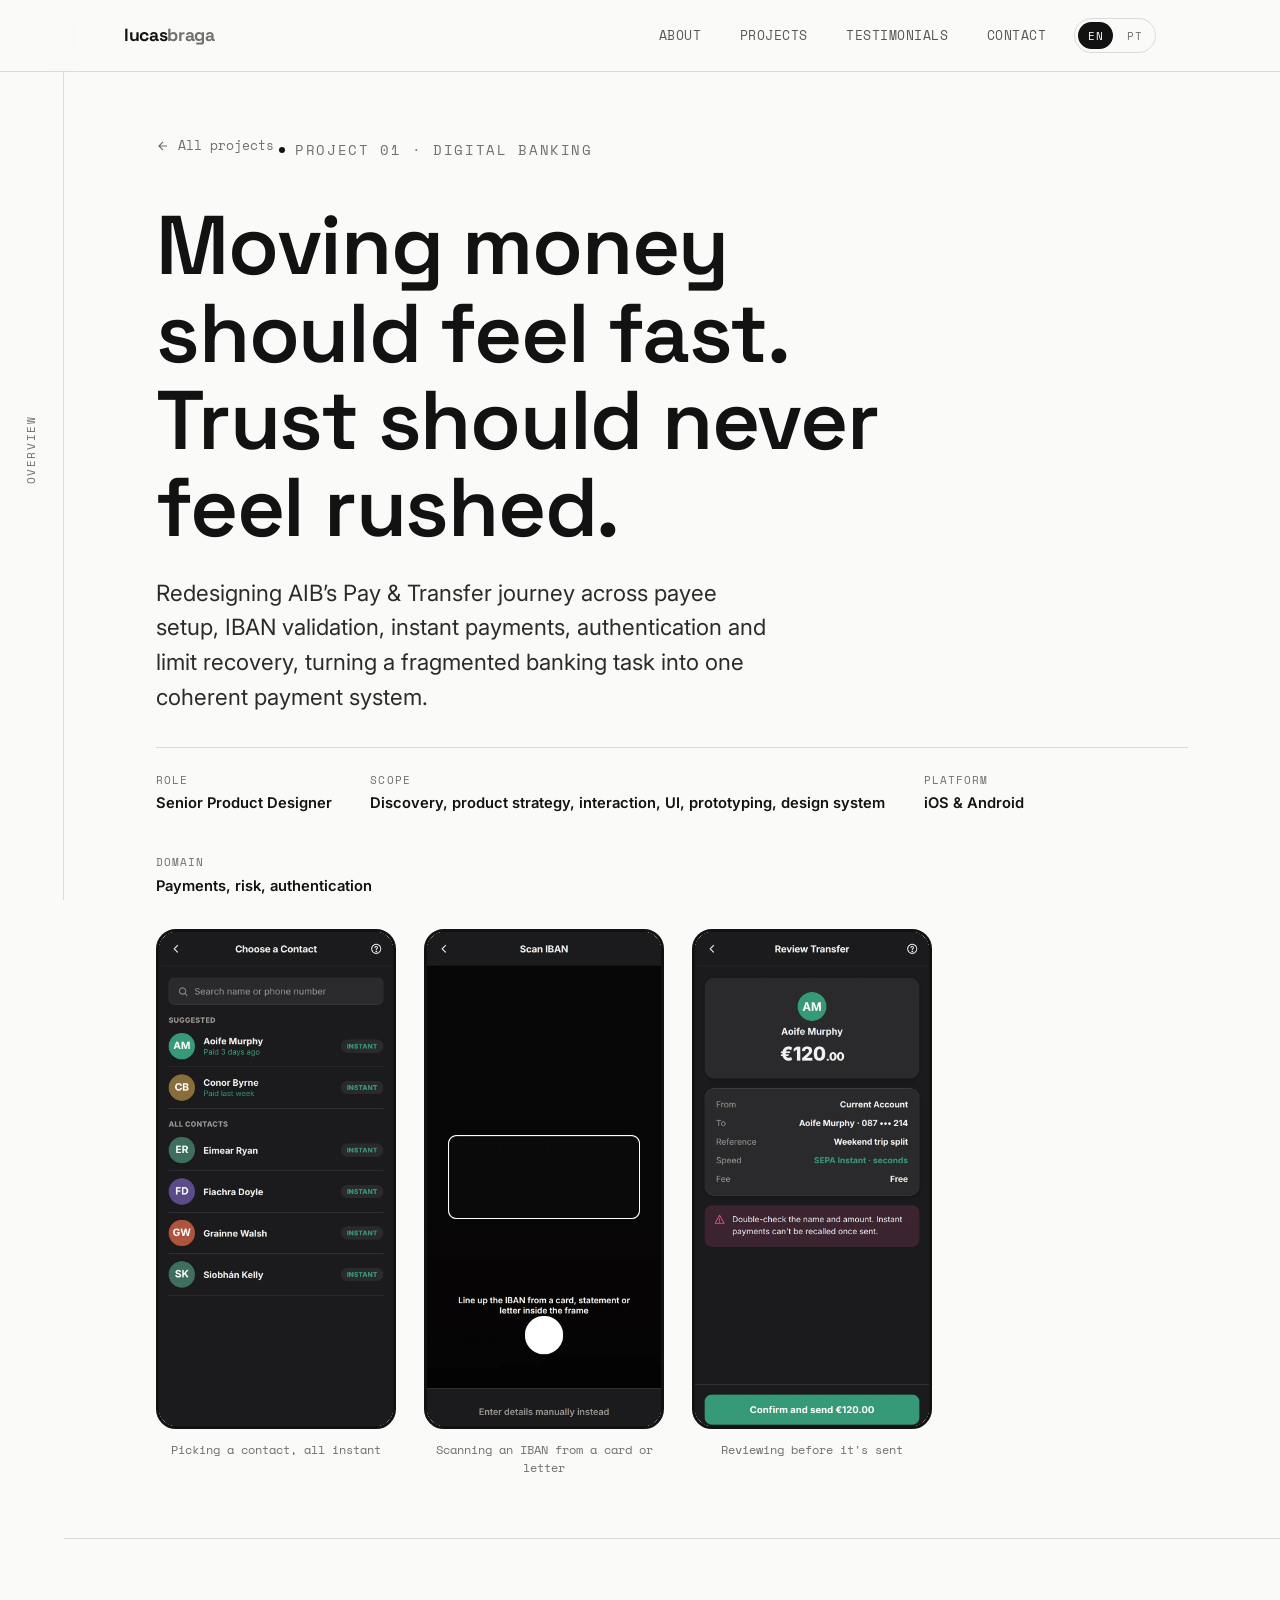
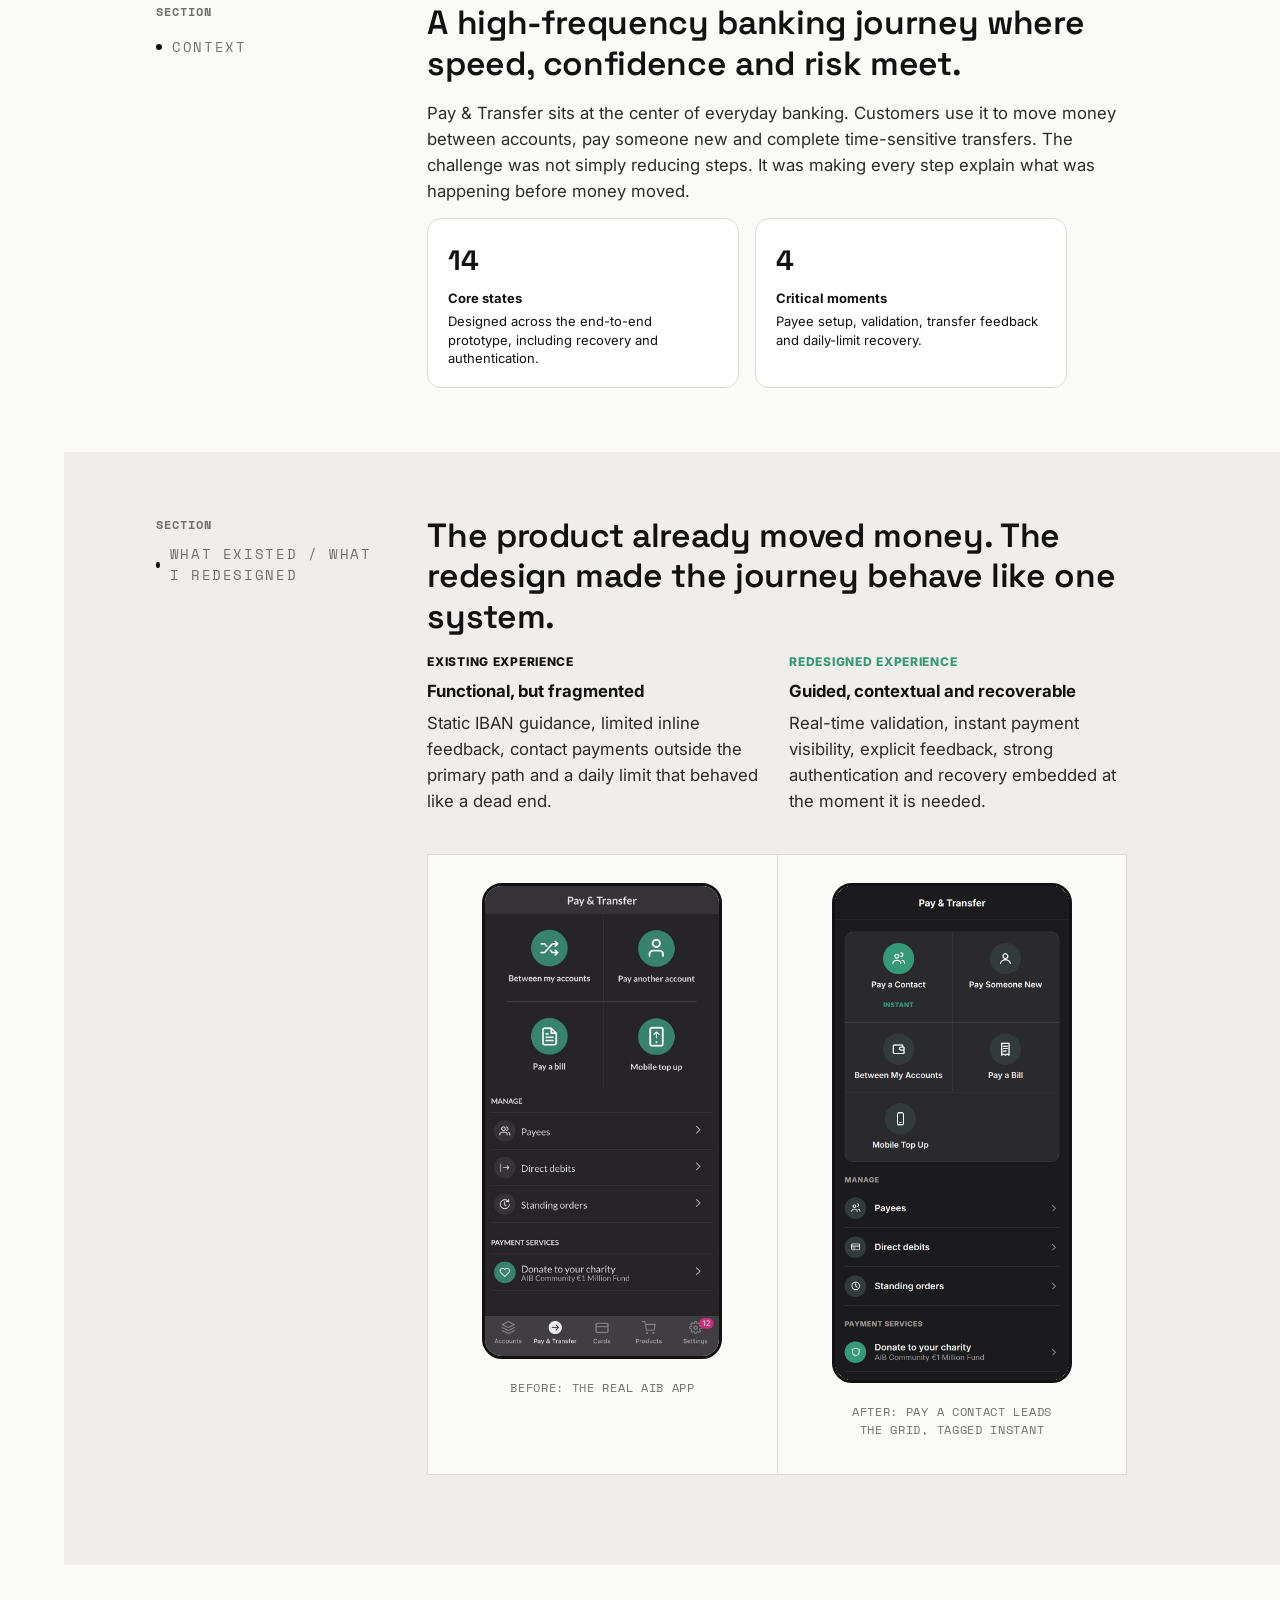
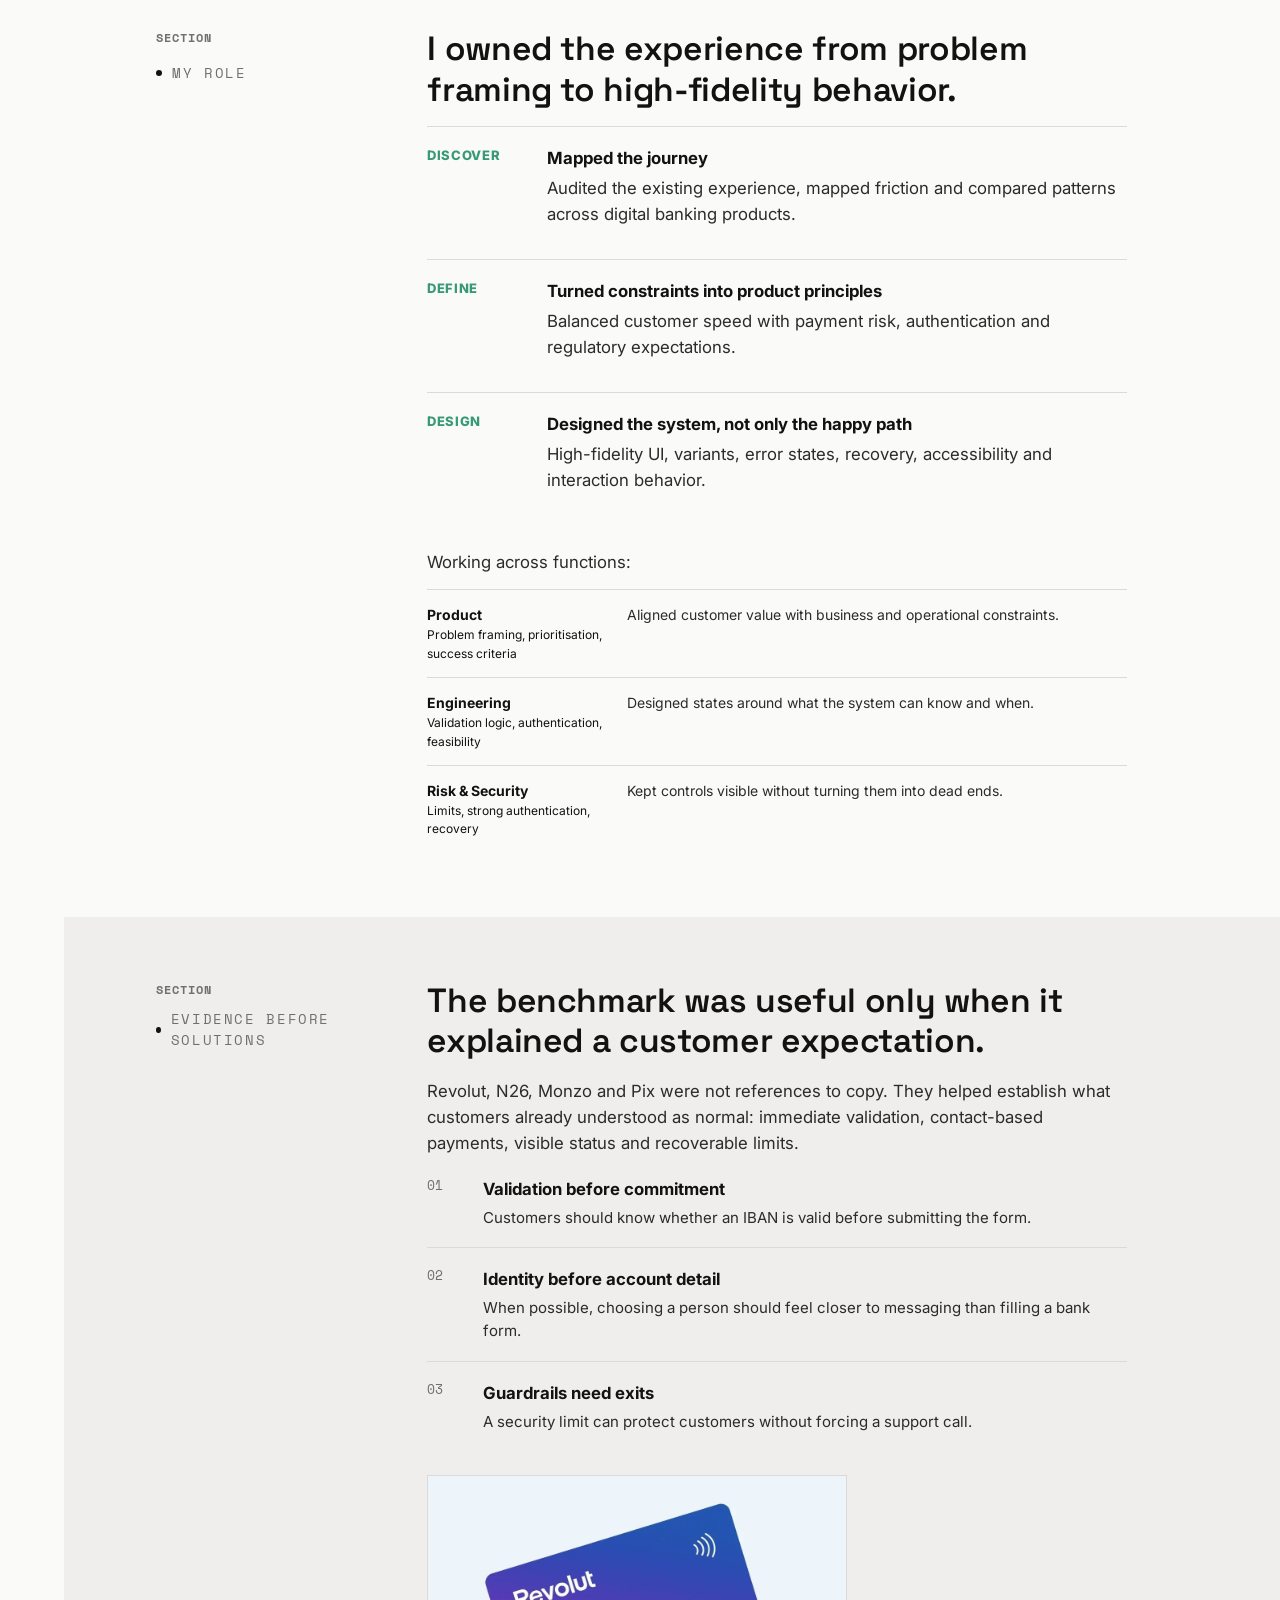
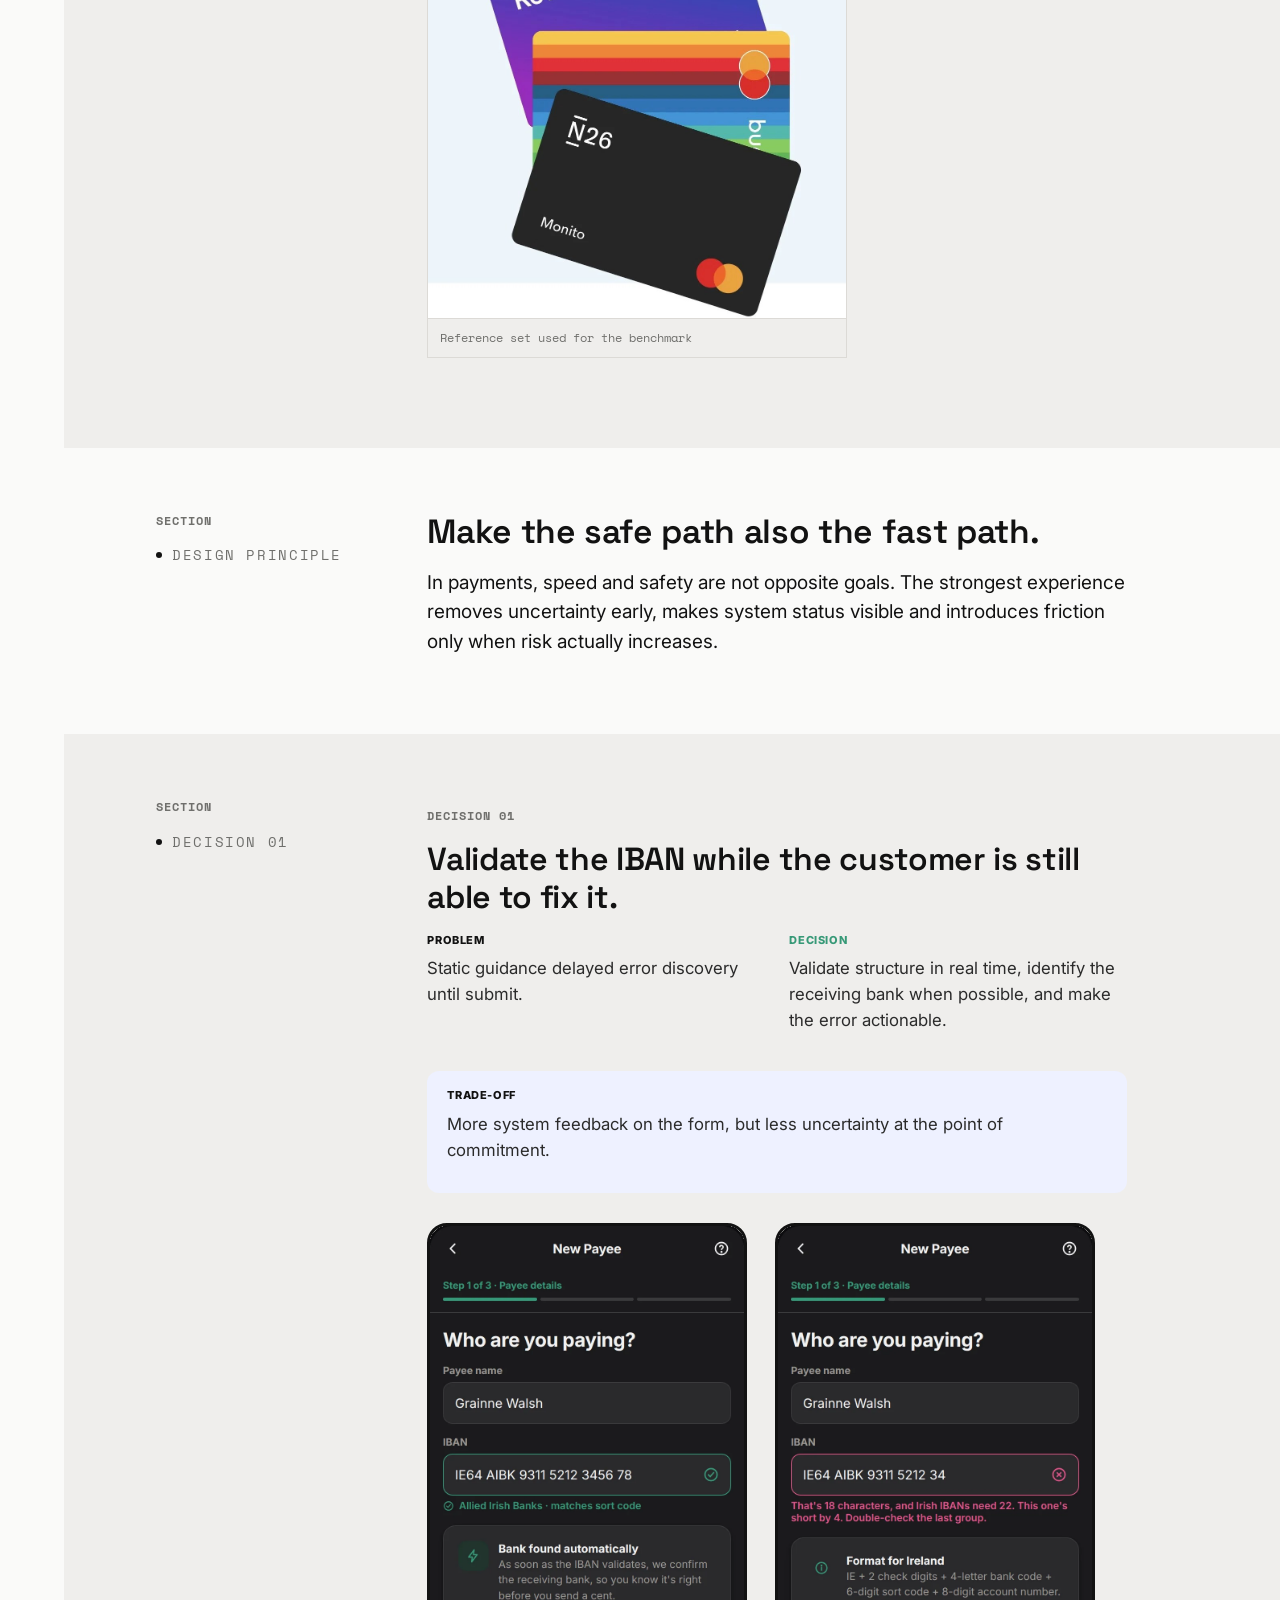
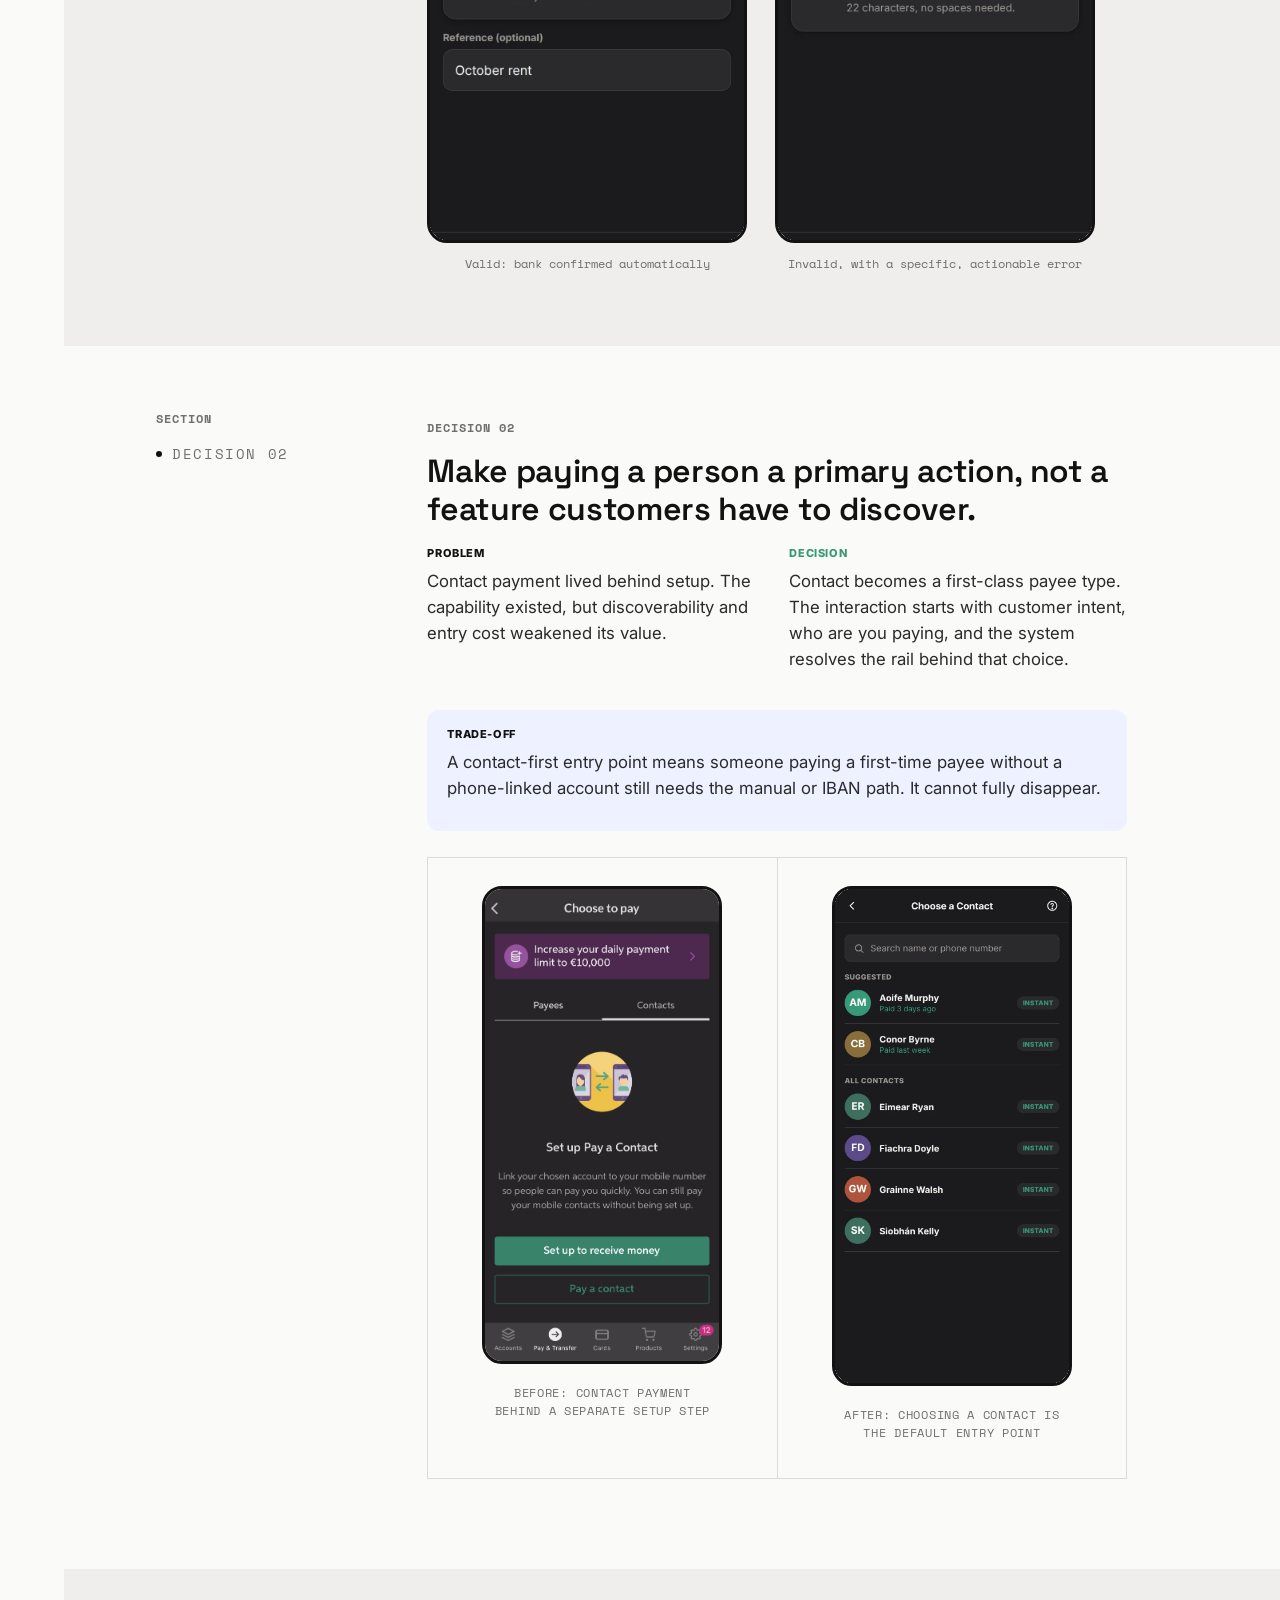
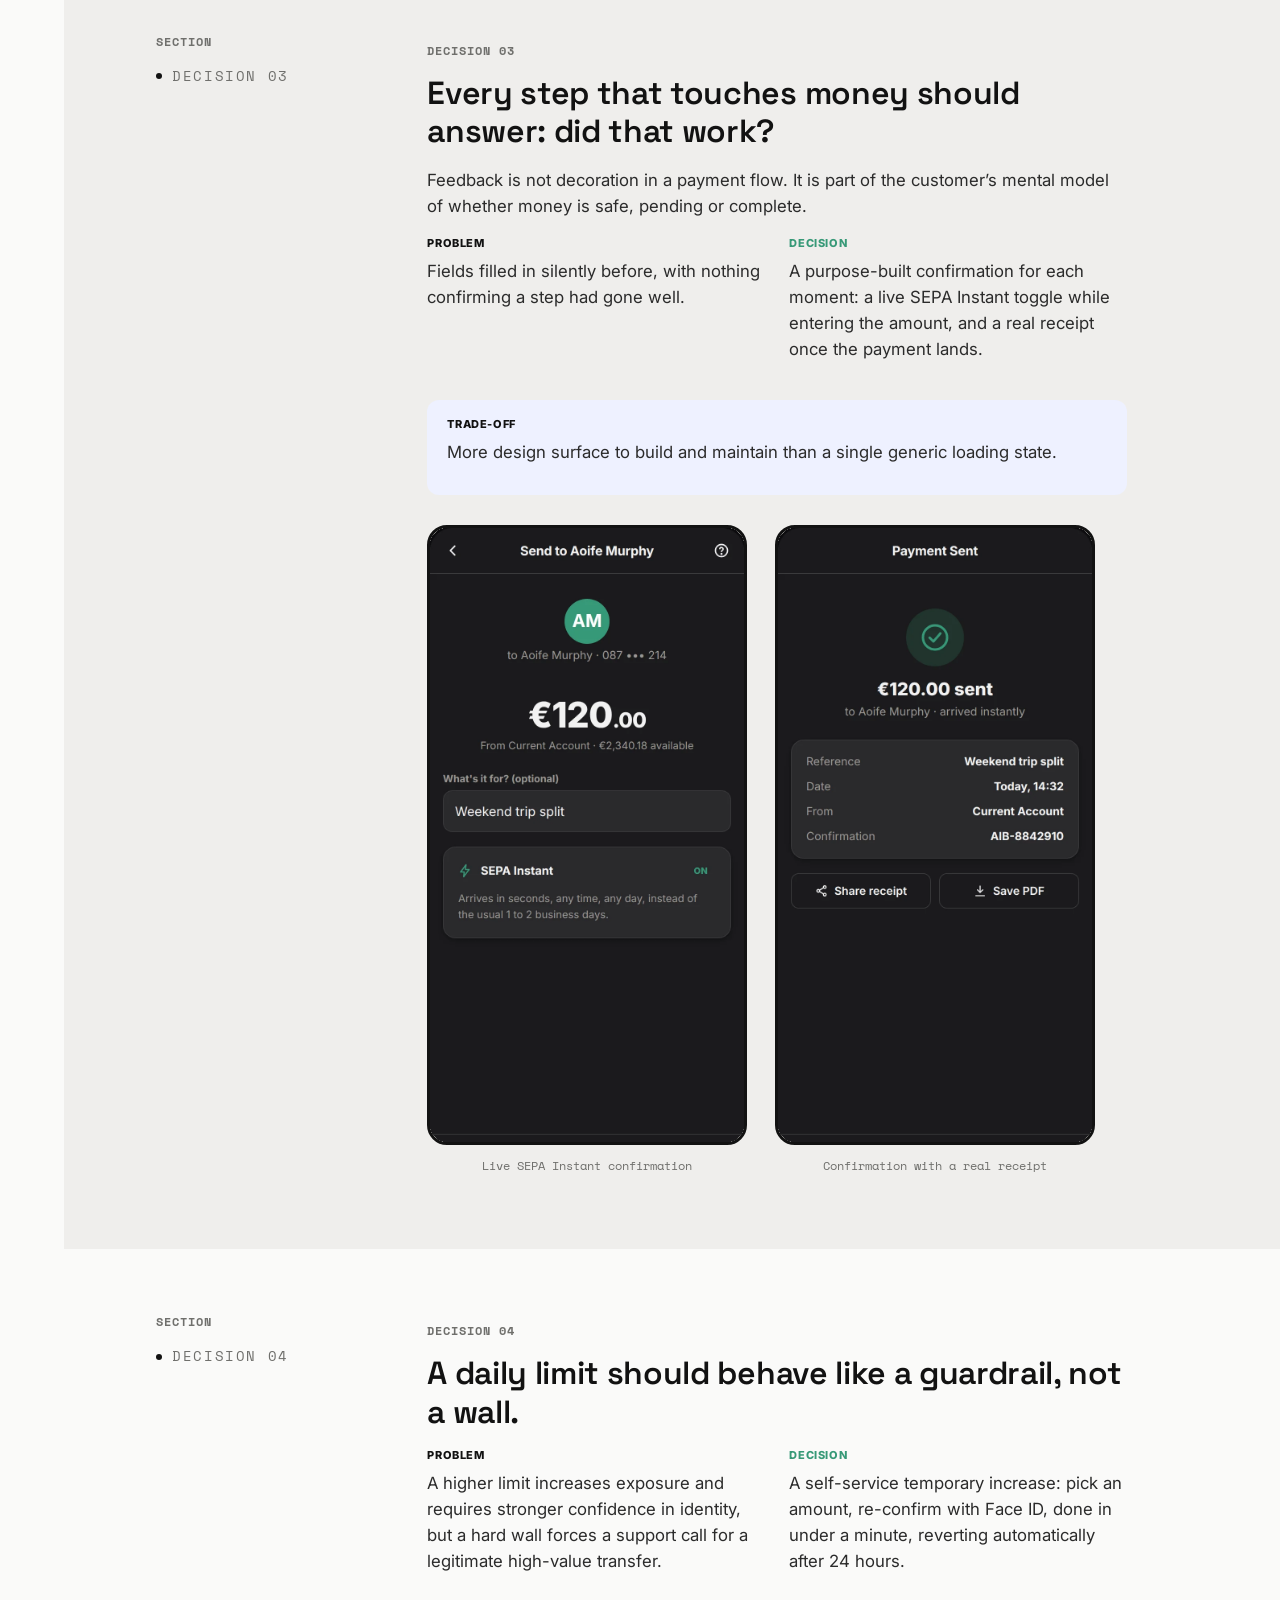
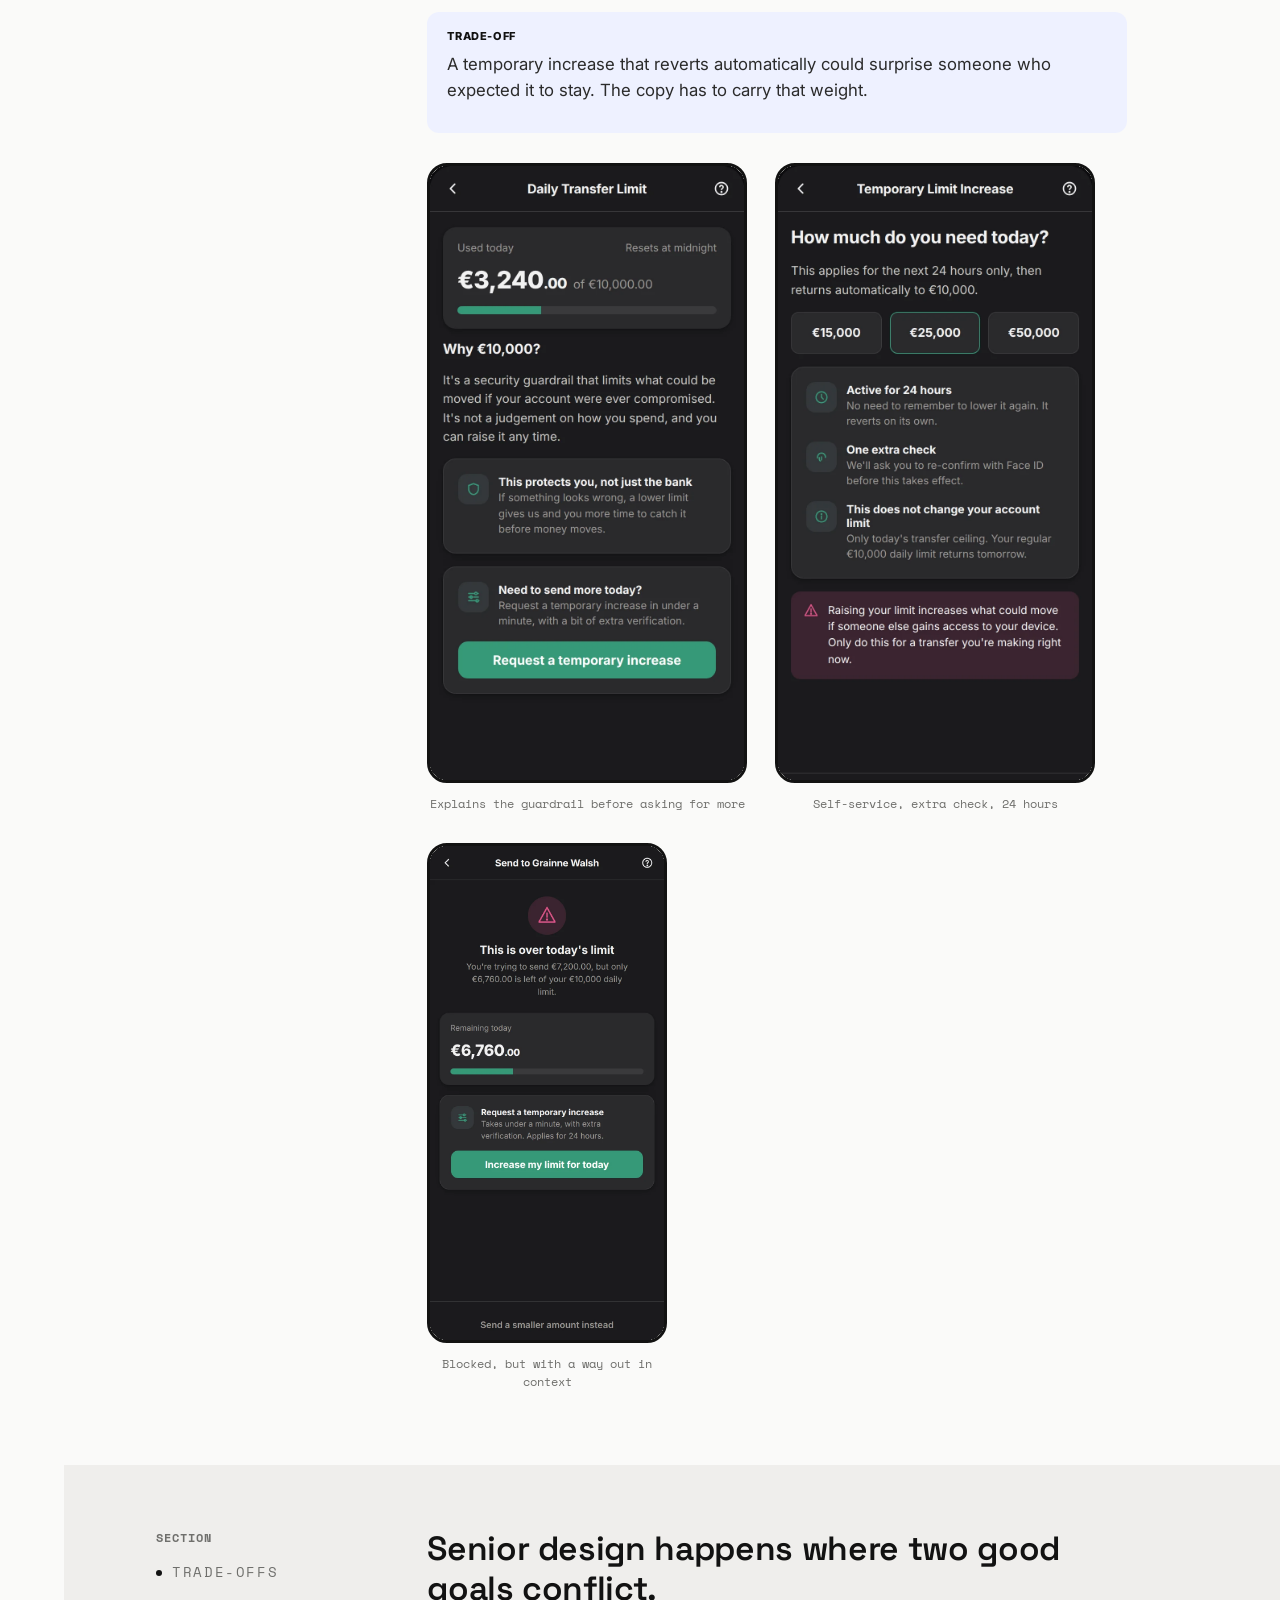
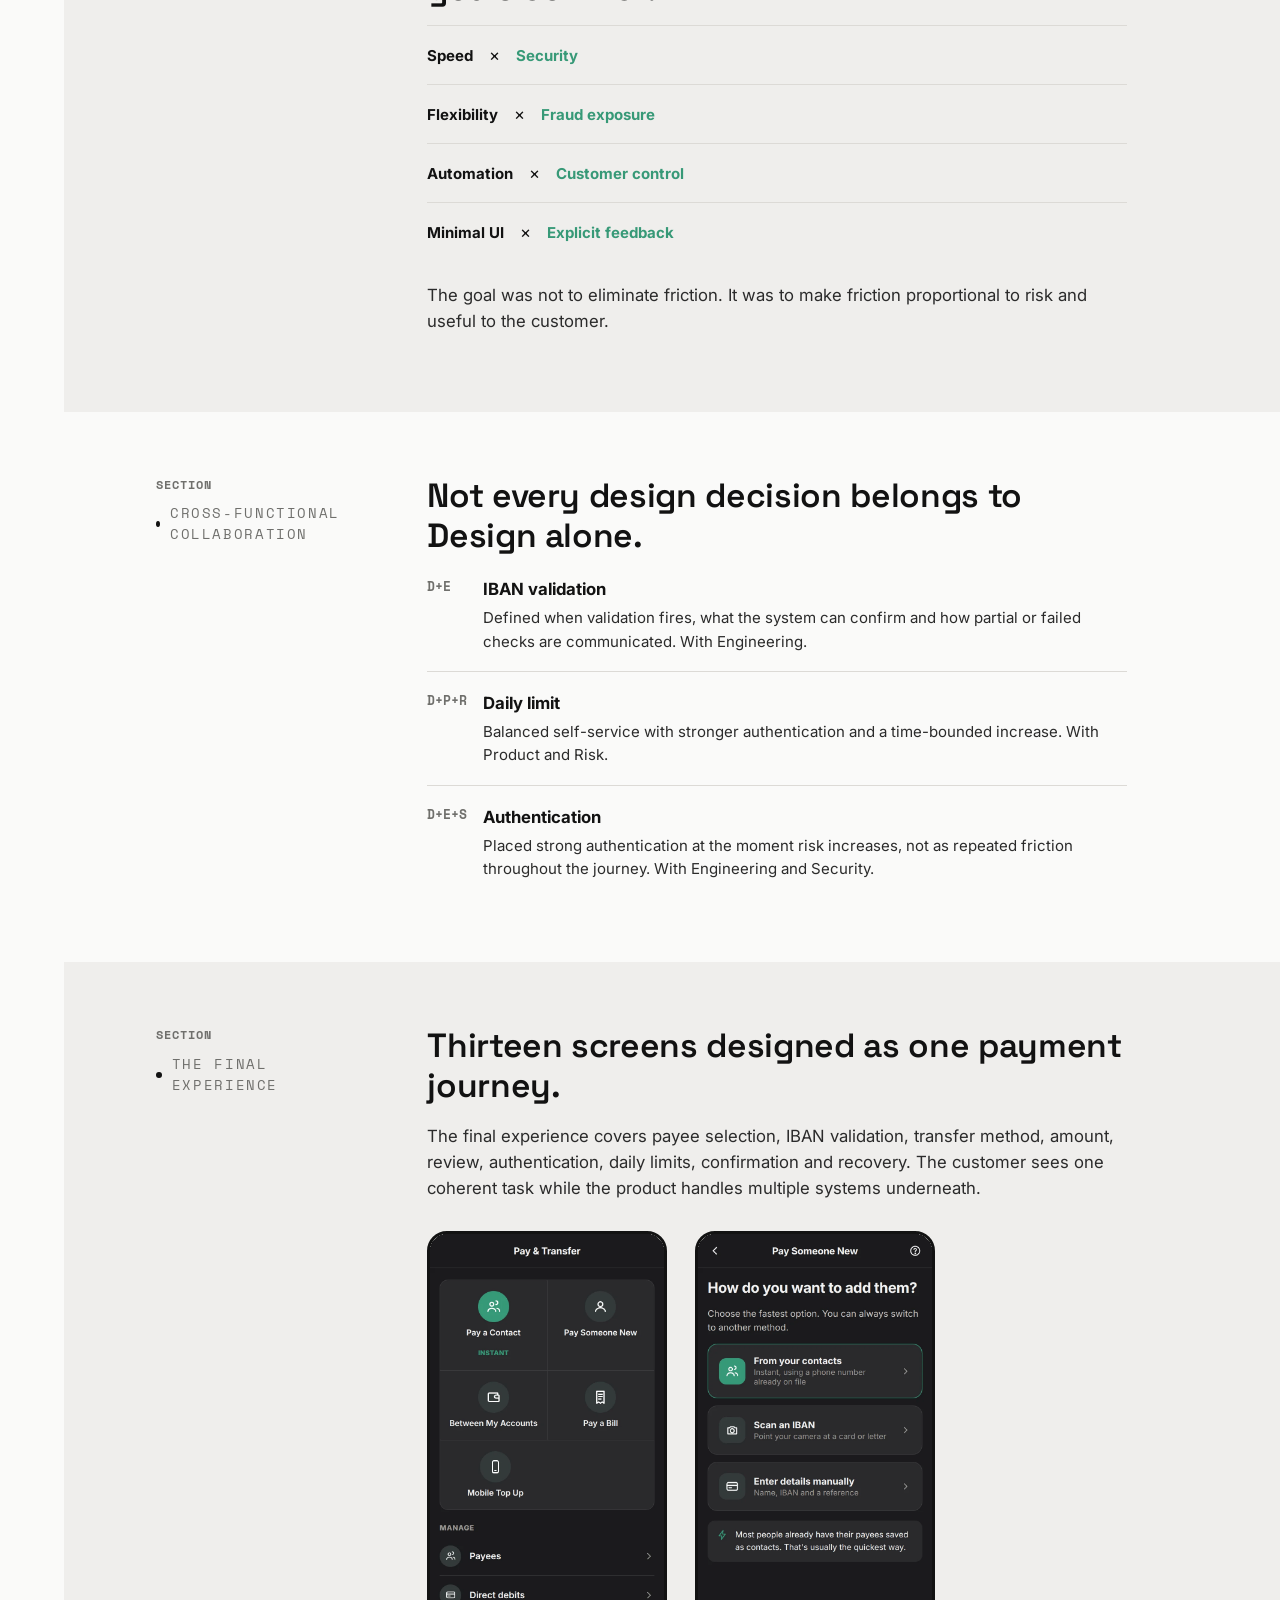
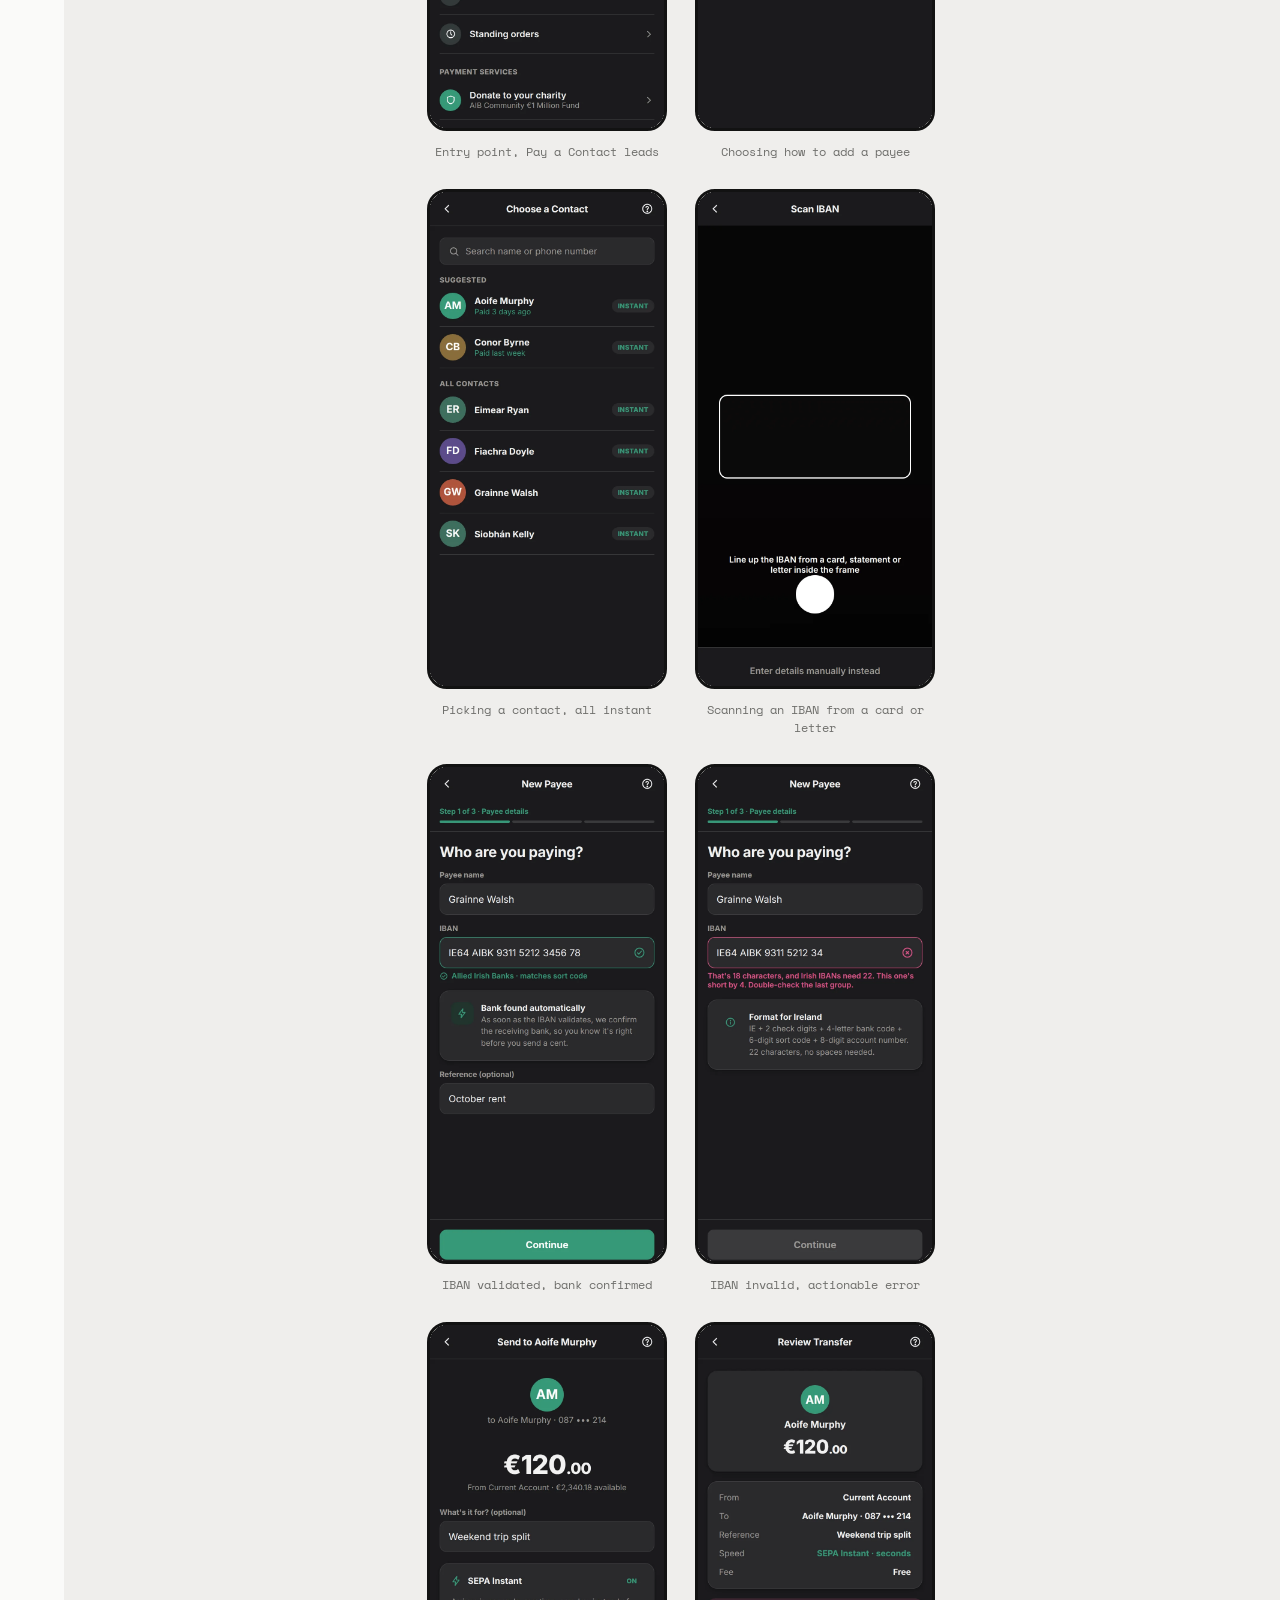
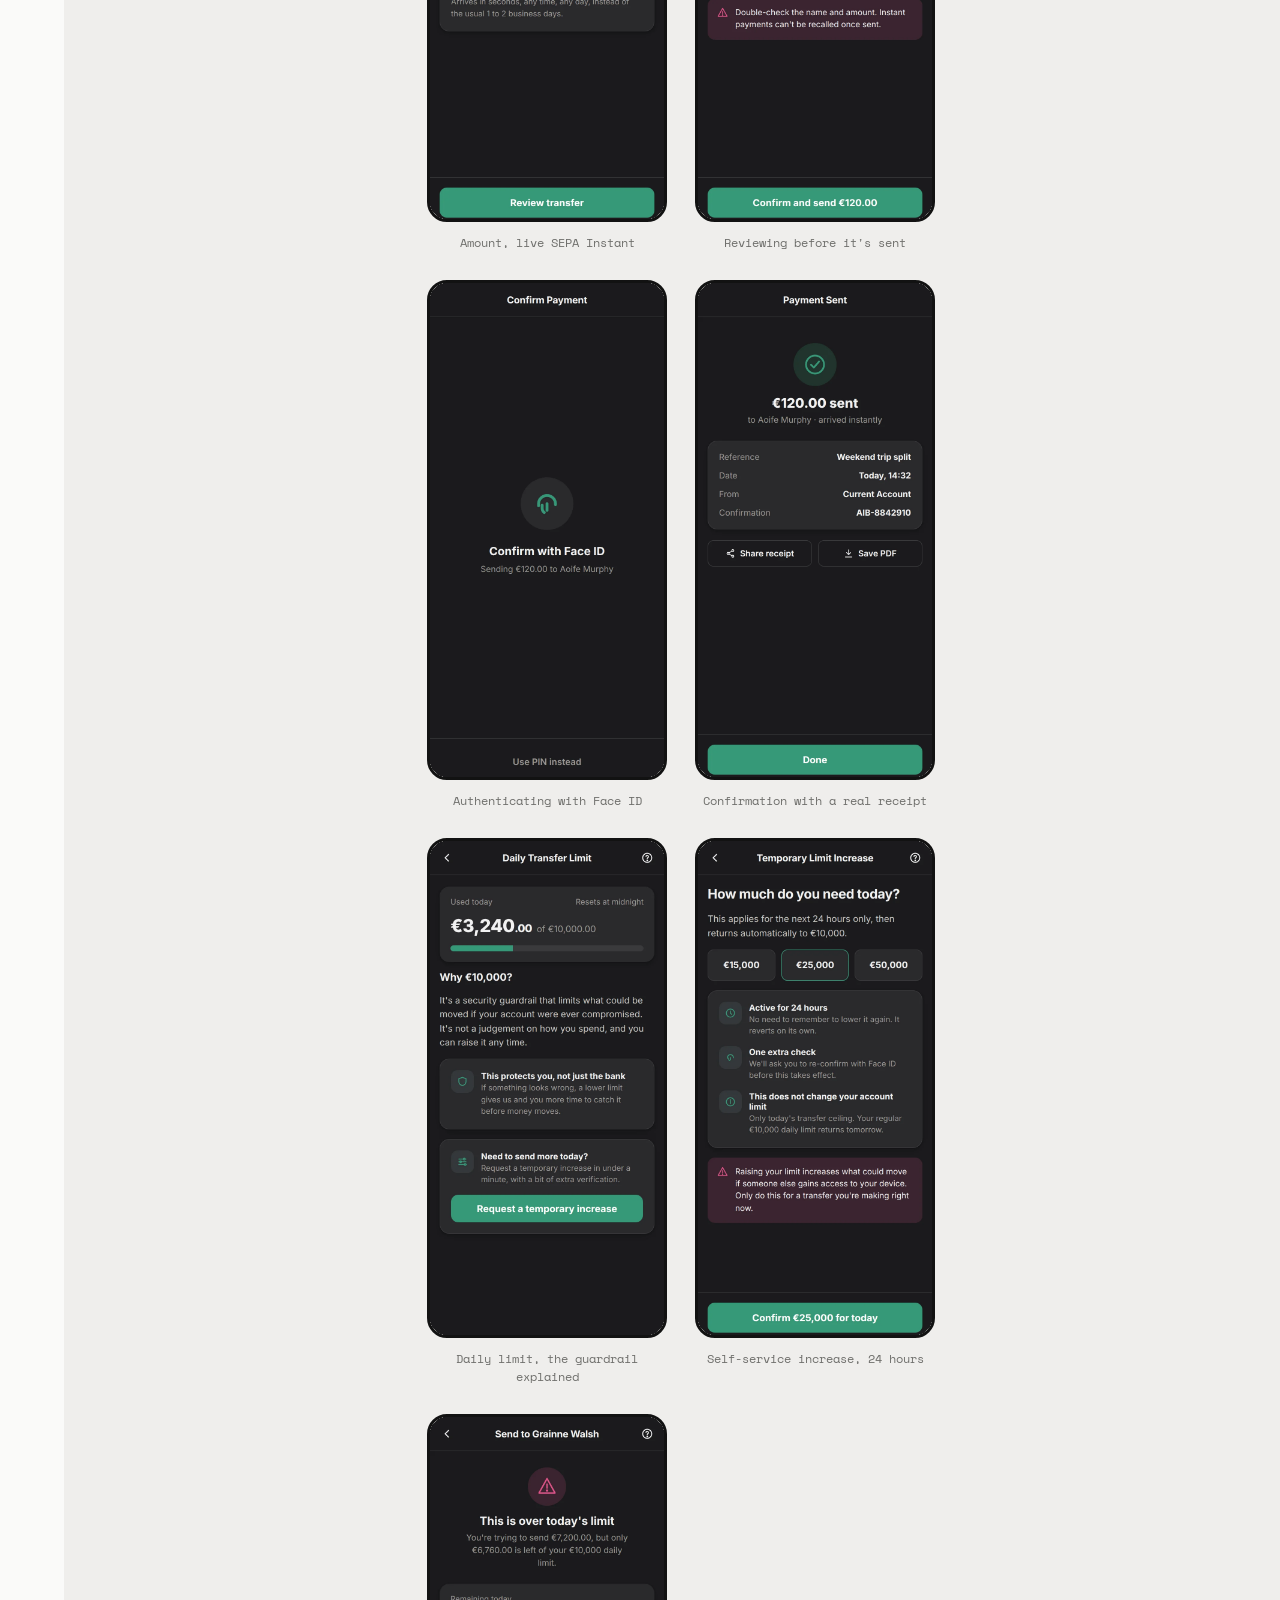
==== commit 23c0aeb2: "Add files via upload" ====
--- a/projetos/aib.html
+++ b/projetos/aib.html
@@ -1,5 +1,626 @@
-<!doctype html><html lang="en"><head><meta charset="utf-8"><meta name="viewport" content="width=device-width,initial-scale=1"><title>AIB Bank · Pay & Transfer · Lucas Braga</title><style>
-@import url('https://fonts.googleapis.com/css2?family=Inter:wght@400;500;600;700&family=Space+Grotesk:wght@400;500;600;700&display=swap');
-:root{--bg:#f7f5ef;--ink:#171918;--muted:#666b68;--line:#d9d7d0;--aib:#00a58e;--aib2:#007e6e;--dark:#101514;--white:#fff;--soft:#e9f4f1;--warn:#f5e9c8;--bad:#f5ded9;--good:#dcefe9}*{box-sizing:border-box}html{scroll-behavior:smooth}body{margin:0;background:#eceae4;color:var(--ink);font-family:Inter,Arial,sans-serif}.nav{position:sticky;top:0;z-index:20;height:72px;background:rgba(247,245,239,.92);backdrop-filter:blur(16px);border-bottom:1px solid var(--line);display:flex;align-items:center;justify-content:space-between;padding:0 5vw}.brand{font:600 18px 'Space Grotesk'}.nav a{color:inherit;text-decoration:none;margin-left:28px;font-size:14px}.case{padding:40px 0 96px}.board{width:min(1440px,94vw);margin:28px auto;background:var(--bg);min-height:860px;padding:88px 96px;position:relative;overflow:hidden;border:1px solid #dfddd6}.board.dark{background:var(--dark);color:#f7f7f4;border-color:#1e2926}.eyebrow{font:600 13px 'Space Grotesk';letter-spacing:.13em;text-transform:uppercase;color:var(--aib2);margin-bottom:24px}.dark .eyebrow{color:#55d7c5}h1,h2,h3{font-family:'Space Grotesk';letter-spacing:-.035em;margin:0}h1{font-size:clamp(58px,6vw,96px);line-height:.96;max-width:1000px}h2{font-size:clamp(42px,4.5vw,72px);line-height:1.02;max-width:1050px}h3{font-size:26px;line-height:1.12}.lead{font-size:22px;line-height:1.5;max-width:920px;color:#444946;margin:28px 0 0}.dark .lead{color:#cbd1ce}.meta{display:grid;grid-template-columns:repeat(4,1fr);gap:16px;margin-top:52px}.meta .m{border-top:1px solid var(--line);padding-top:14px}.dark .meta .m{border-color:#36423f}.k{font-size:11px;text-transform:uppercase;letter-spacing:.12em;color:var(--muted);font-weight:700}.dark .k{color:#93a09c}.v{font-size:16px;line-height:1.45;margin-top:7px}.grid2{display:grid;grid-template-columns:1fr 1fr;gap:48px;align-items:start}.grid3{display:grid;grid-template-columns:repeat(3,1fr);gap:20px}.cards{display:grid;grid-template-columns:repeat(3,1fr);gap:18px;margin-top:46px}.card{border:1px solid var(--line);padding:26px;border-radius:2px;background:rgba(255,255,255,.35)}.dark .card{border-color:#33403c;background:#151d1b}.num{font:600 48px 'Space Grotesk';color:var(--aib2);margin-bottom:18px}.dark .num{color:#55d7c5}.card p,.copy{font-size:16px;line-height:1.6;color:#555b57}.dark .card p,.dark .copy{color:#bcc6c2}.phones{display:flex;gap:18px;align-items:flex-end;justify-content:center;margin-top:48px}.phone{margin:0}.phone img{display:block;max-width:100%;height:auto;border-radius:28px}.phones .phone{width:240px}.phones .phone:nth-child(2){transform:translateY(-24px)}figcaption{font-size:12px;color:var(--muted);margin-top:10px;text-align:center}.flow{display:flex;gap:10px;align-items:center;flex-wrap:wrap;margin-top:46px}.step{padding:14px 16px;border:1px solid var(--line);font-size:13px;background:white}.arrow{color:#969b98}.decision{display:grid;grid-template-columns:.8fr 1.2fr;gap:60px;margin-top:48px}.decision .side{border-left:3px solid var(--aib);padding-left:24px}.label{font-size:12px;font-weight:700;letter-spacing:.1em;text-transform:uppercase;color:var(--aib2);margin-bottom:10px}.compare{display:grid;grid-template-columns:1fr 1fr;gap:18px;margin-top:36px}.panel{padding:24px;border:1px solid var(--line);min-height:180px}.panel.good{background:var(--good)}.panel.bad{background:var(--bad)}.trade{display:grid;grid-template-columns:1fr 64px 1fr;align-items:center;border-top:1px solid var(--line);padding:24px 0}.trade strong{font:600 24px 'Space Grotesk'}.trade .mid{text-align:center;color:var(--aib2);font-weight:700}.component-grid{display:grid;grid-template-columns:repeat(2,1fr);gap:18px;margin-top:38px}.component{border:1px solid var(--line);padding:24px;min-height:210px}.states{display:flex;gap:8px;flex-wrap:wrap;margin-top:18px}.pill{border:1px solid #b8bdb9;padding:8px 10px;border-radius:999px;font-size:12px;background:#fff}.pill.on{background:var(--aib);border-color:var(--aib);color:#fff}.input{border:1px solid #aeb4b0;padding:14px 16px;margin-top:14px;background:#fff}.input.valid{border-color:var(--aib);box-shadow:inset 4px 0 0 var(--aib)}.input.error{border-color:#b94f3e;box-shadow:inset 4px 0 0 #b94f3e}.metric{border-top:4px solid var(--ink);padding-top:18px}.metric b{font:600 48px 'Space Grotesk'}.metric span{display:block;margin-top:8px;color:var(--muted);font-size:14px}.quote{font:500 clamp(34px,4vw,64px)/1.1 'Space Grotesk';max-width:1080px}.note{font-size:13px;color:var(--muted);margin-top:28px;max-width:800px}.tag{display:inline-block;background:var(--soft);color:var(--aib2);padding:8px 12px;font-size:12px;font-weight:700;margin:4px 4px 0 0}.timeline{margin-top:44px}.trow{display:grid;grid-template-columns:150px 1fr 1fr;gap:24px;border-top:1px solid var(--line);padding:20px 0}.trow b{font-family:'Space Grotesk'}.hero-art{position:absolute;right:5%;bottom:-80px;width:44%;display:flex;gap:14px;align-items:flex-end}.hero-art .phone{width:31%}.hero-art .phone:nth-child(2){transform:translateY(-52px)}.hero-art .phone:nth-child(3){transform:translateY(-16px)}.hero-copy{width:58%;position:relative;z-index:2}.hero{min-height:940px}.section-index{position:absolute;right:36px;top:34px;font:500 12px 'Space Grotesk';color:#929792}.footer{min-height:600px;display:flex;flex-direction:column;justify-content:center}.smallcaps{font-size:12px;letter-spacing:.12em;text-transform:uppercase;font-weight:700}.accent{color:var(--aib2)}
-@media(max-width:900px){.board{padding:64px 28px;min-height:auto}.grid2,.grid3,.cards,.decision,.component-grid,.meta,.compare{grid-template-columns:1fr}.hero-copy{width:100%}.hero-art{position:relative;right:auto;bottom:auto;width:100%;margin-top:48px}.hero{min-height:auto}.phones{overflow:auto;justify-content:flex-start}.phones .phone{min-width:220px}.trade{grid-template-columns:1fr}.trade .mid{text-align:left}.trow{grid-template-columns:1fr}.nav .links{display:none}}
-</style></head><body><header class="nav"><div class="brand">lucasbraga</div><div class="links"><a href="#">About</a><a href="#">Projects</a><a href="#">Testimonials</a><a href="#">Contact</a><a href="#">EN</a></div></header><main class="case"><section class="board hero"><span class="section-index">AIB · PAY & TRANSFER</span><div class="hero-copy"><div class="eyebrow">AIB BANK · RETAIL BANKING · IRELAND</div><h1>Moving money should feel fast. Trust should never feel rushed.</h1><p class="lead">Redesigning AIB’s Pay & Transfer journey across payee setup, IBAN validation, instant payments, authentication and limit recovery, turning a fragmented banking task into one coherent payment system.</p><div class="meta"><div class="m"><div class="k">My role</div><div class="v">Senior Product Designer</div></div><div class="m"><div class="k">Scope</div><div class="v">Discovery · Product strategy · Interaction · UI · Prototyping · Design system</div></div><div class="m"><div class="k">Platform</div><div class="v">iOS & Android</div></div><div class="m"><div class="k">Domain</div><div class="v">Payments · Risk · Authentication</div></div></div></div><div class="hero-art"><figure class="phone"><img src="[data-uri]" alt="Picking a contact, all instant"></figure><figure class="phone"><img src="[data-uri]" alt="Scanning an IBAN from a card or letter"></figure><figure class="phone"><img src="[data-uri]" alt="Reviewing before it&#x27;s sent"></figure></div></section><section class="board "><span class="section-index">AIB · PAY & TRANSFER</span><div class="eyebrow">01 · CONTEXT</div><h2>A high-frequency banking journey where speed, confidence and risk meet.</h2><div class="grid2" style="margin-top:46px"><div><p class="lead" style="margin-top:0">Pay & Transfer sits at the center of everyday banking. Customers use it to move money between accounts, pay someone new and complete time-sensitive transfers. The challenge was not simply reducing steps. It was making every step explain what was happening before money moved.</p></div><div class="cards" style="grid-template-columns:1fr 1fr;margin-top:0"><div class="card"><div class="num">14</div><h3>Core states</h3><p>Designed across the end-to-end prototype, including recovery and authentication.</p></div><div class="card"><div class="num">4</div><h3>Critical moments</h3><p>Payee setup, validation, transfer feedback and daily-limit recovery.</p></div></div></div><div class="flow"><span class="step">Choose payee</span><span class="arrow">→</span><span class="step">Validate</span><span class="arrow">→</span><span class="step">Set amount</span><span class="arrow">→</span><span class="step">Review</span><span class="arrow">→</span><span class="step">Authenticate</span><span class="arrow">→</span><span class="step">Confirm</span></div></section><section class="board "><span class="section-index">AIB · PAY & TRANSFER</span><div class="eyebrow">02 · WHAT EXISTED / WHAT I REDESIGNED</div><h2>The product already moved money. The redesign made the journey behave like one system.</h2><div class="compare"><div class="panel bad"><div class="label">Existing experience</div><h3>Functional, but fragmented</h3><p class="copy">Static IBAN guidance, limited inline feedback, contact payments outside the primary path and a daily limit that behaved like a dead end.</p></div><div class="panel good"><div class="label">Redesigned experience</div><h3>Guided, contextual and recoverable</h3><p class="copy">Real-time validation, instant payment visibility, explicit feedback, strong authentication and recovery embedded at the moment it is needed.</p></div></div><div class="phones"><figure class="phone"><img src="[data-uri]" alt="Valid: bank confirmed automatically"><figcaption>Entry point</figcaption></figure><figure class="phone"><img src="[data-uri]" alt="Invalid, with a specific, actionable error"><figcaption>New payee</figcaption></figure><figure class="phone"><img src="[data-uri]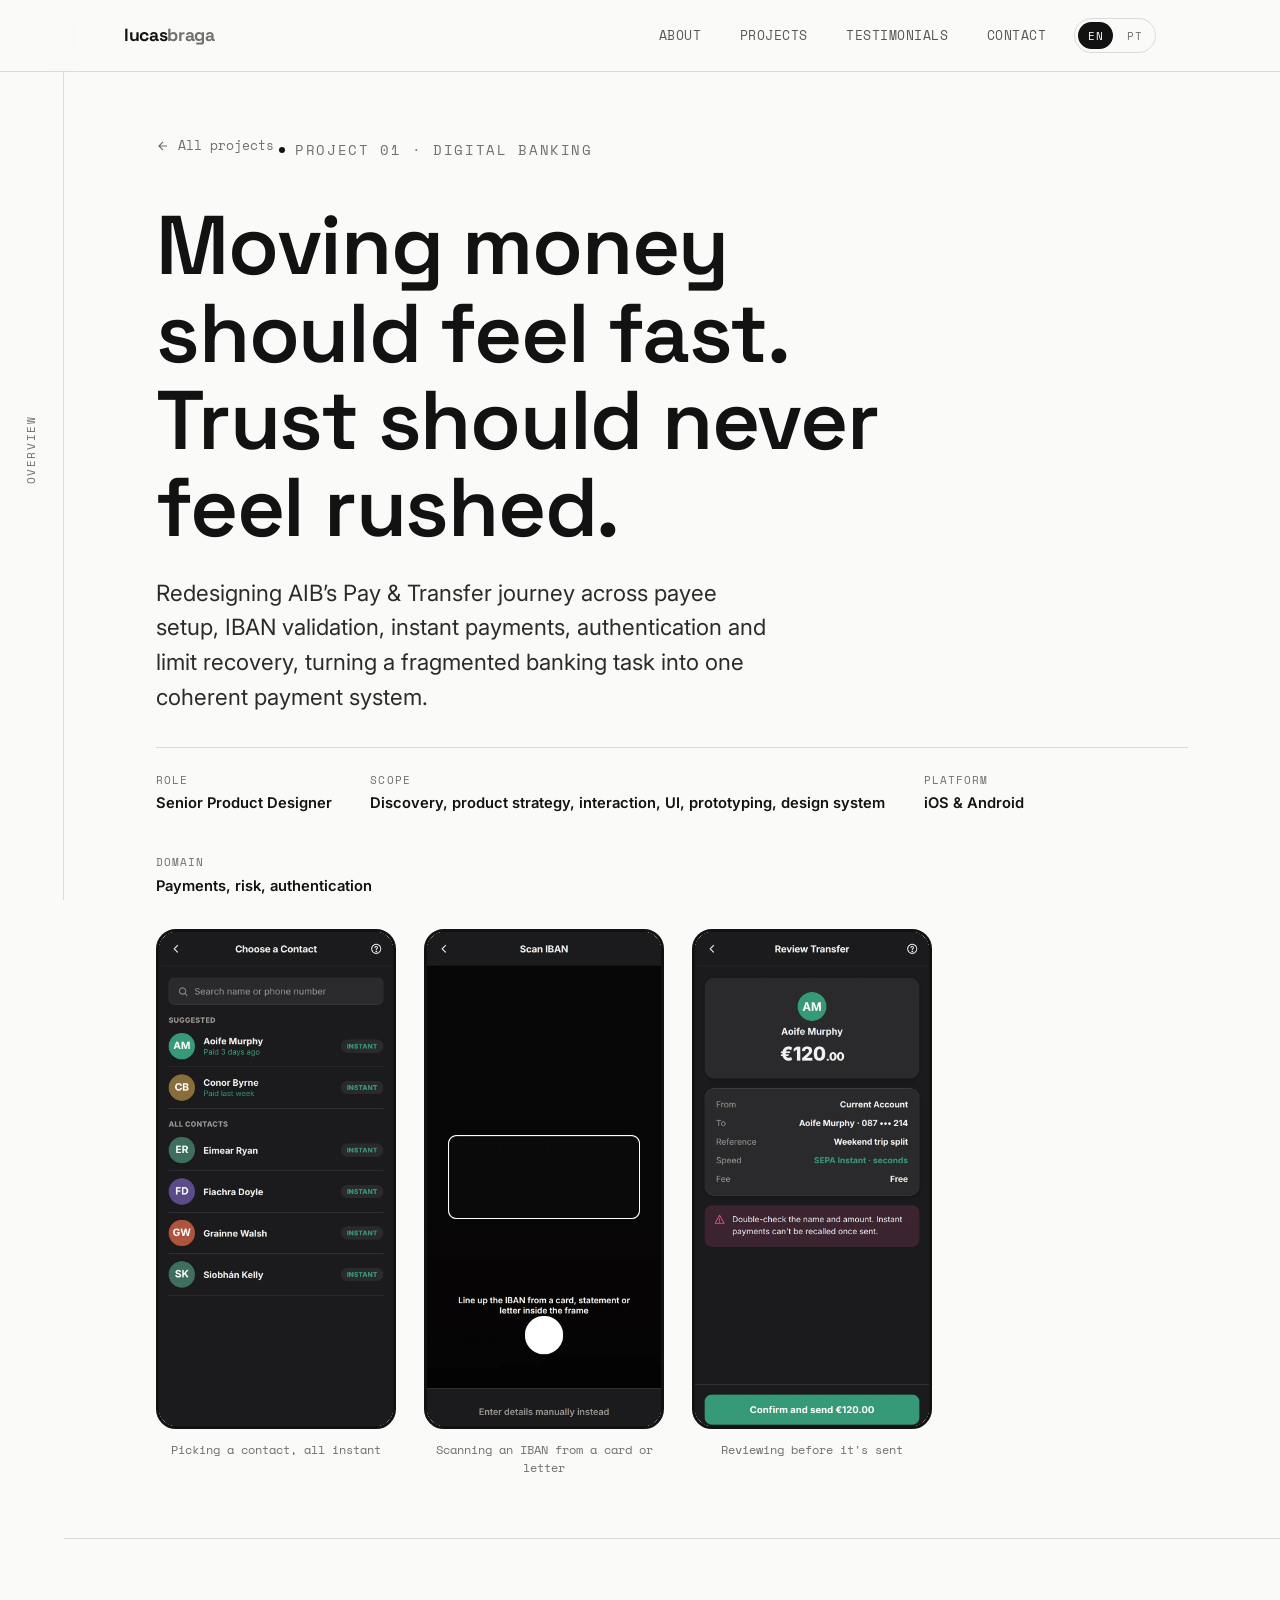
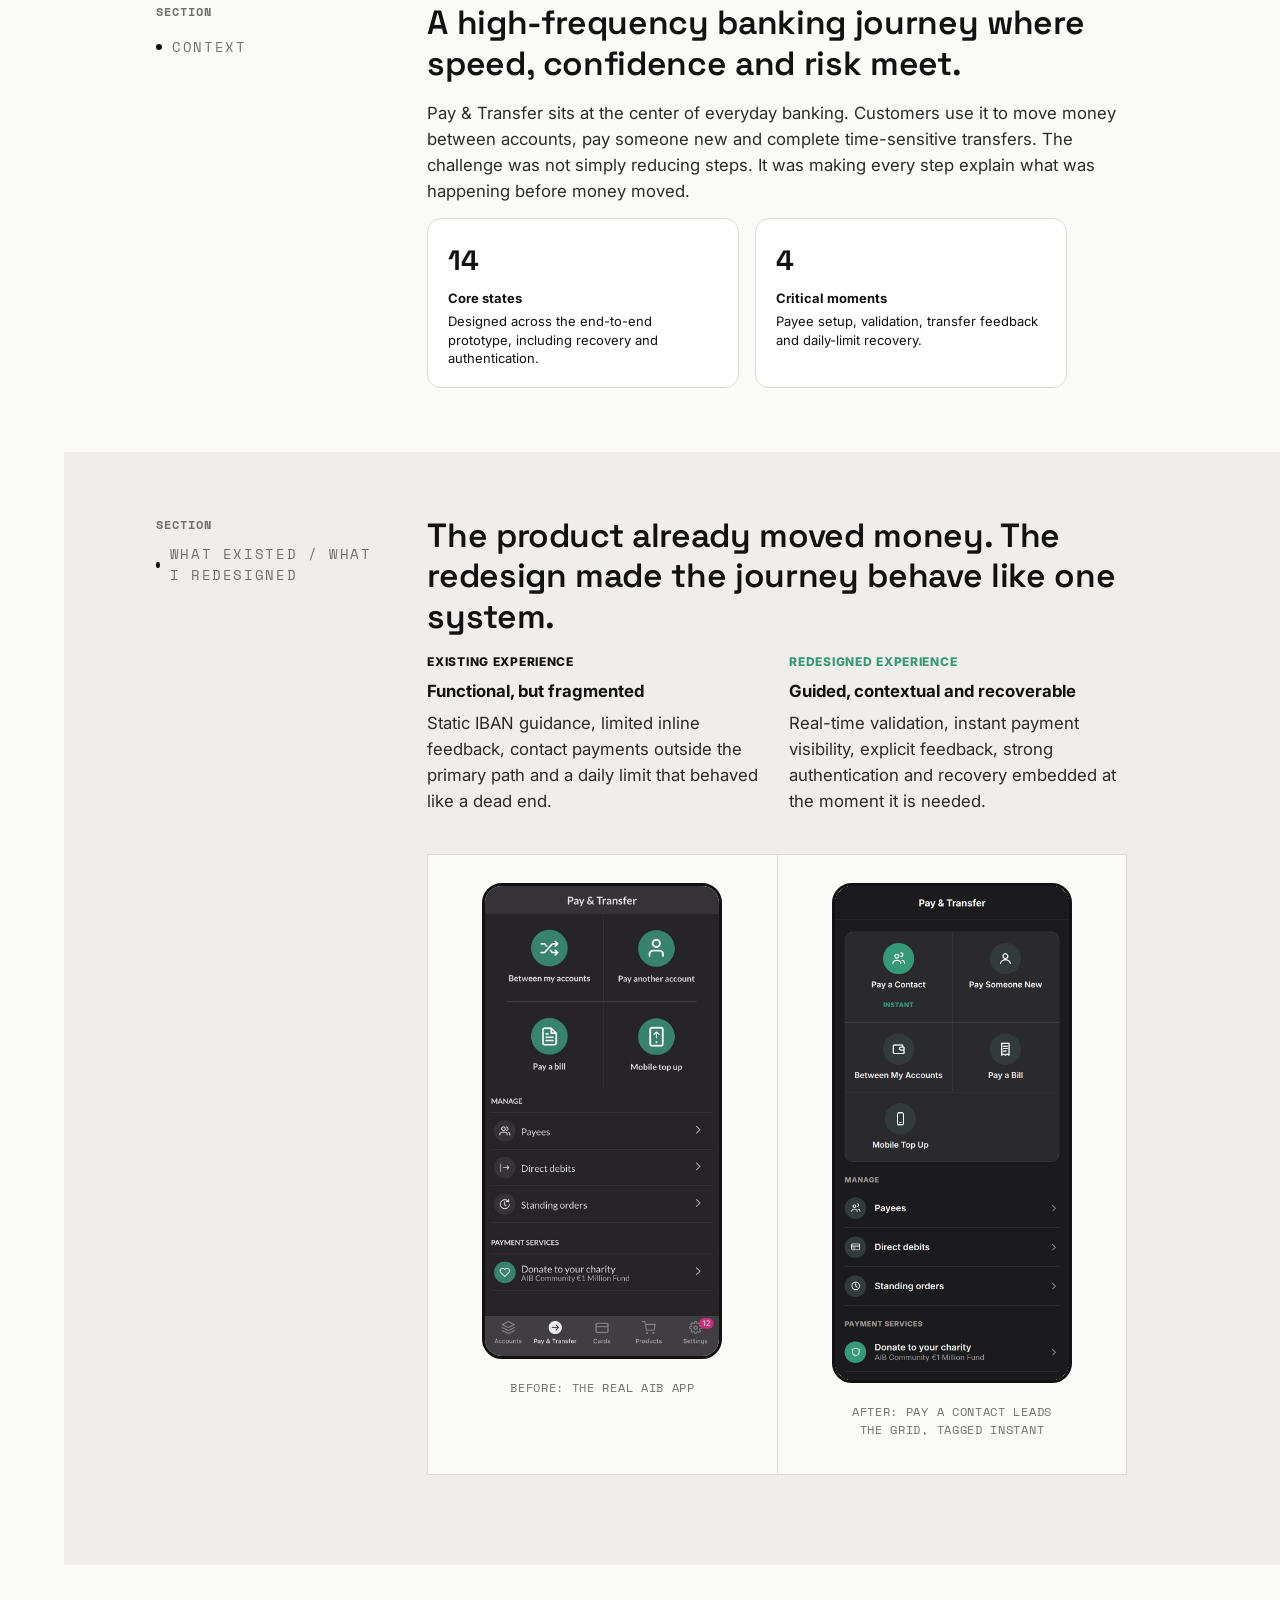
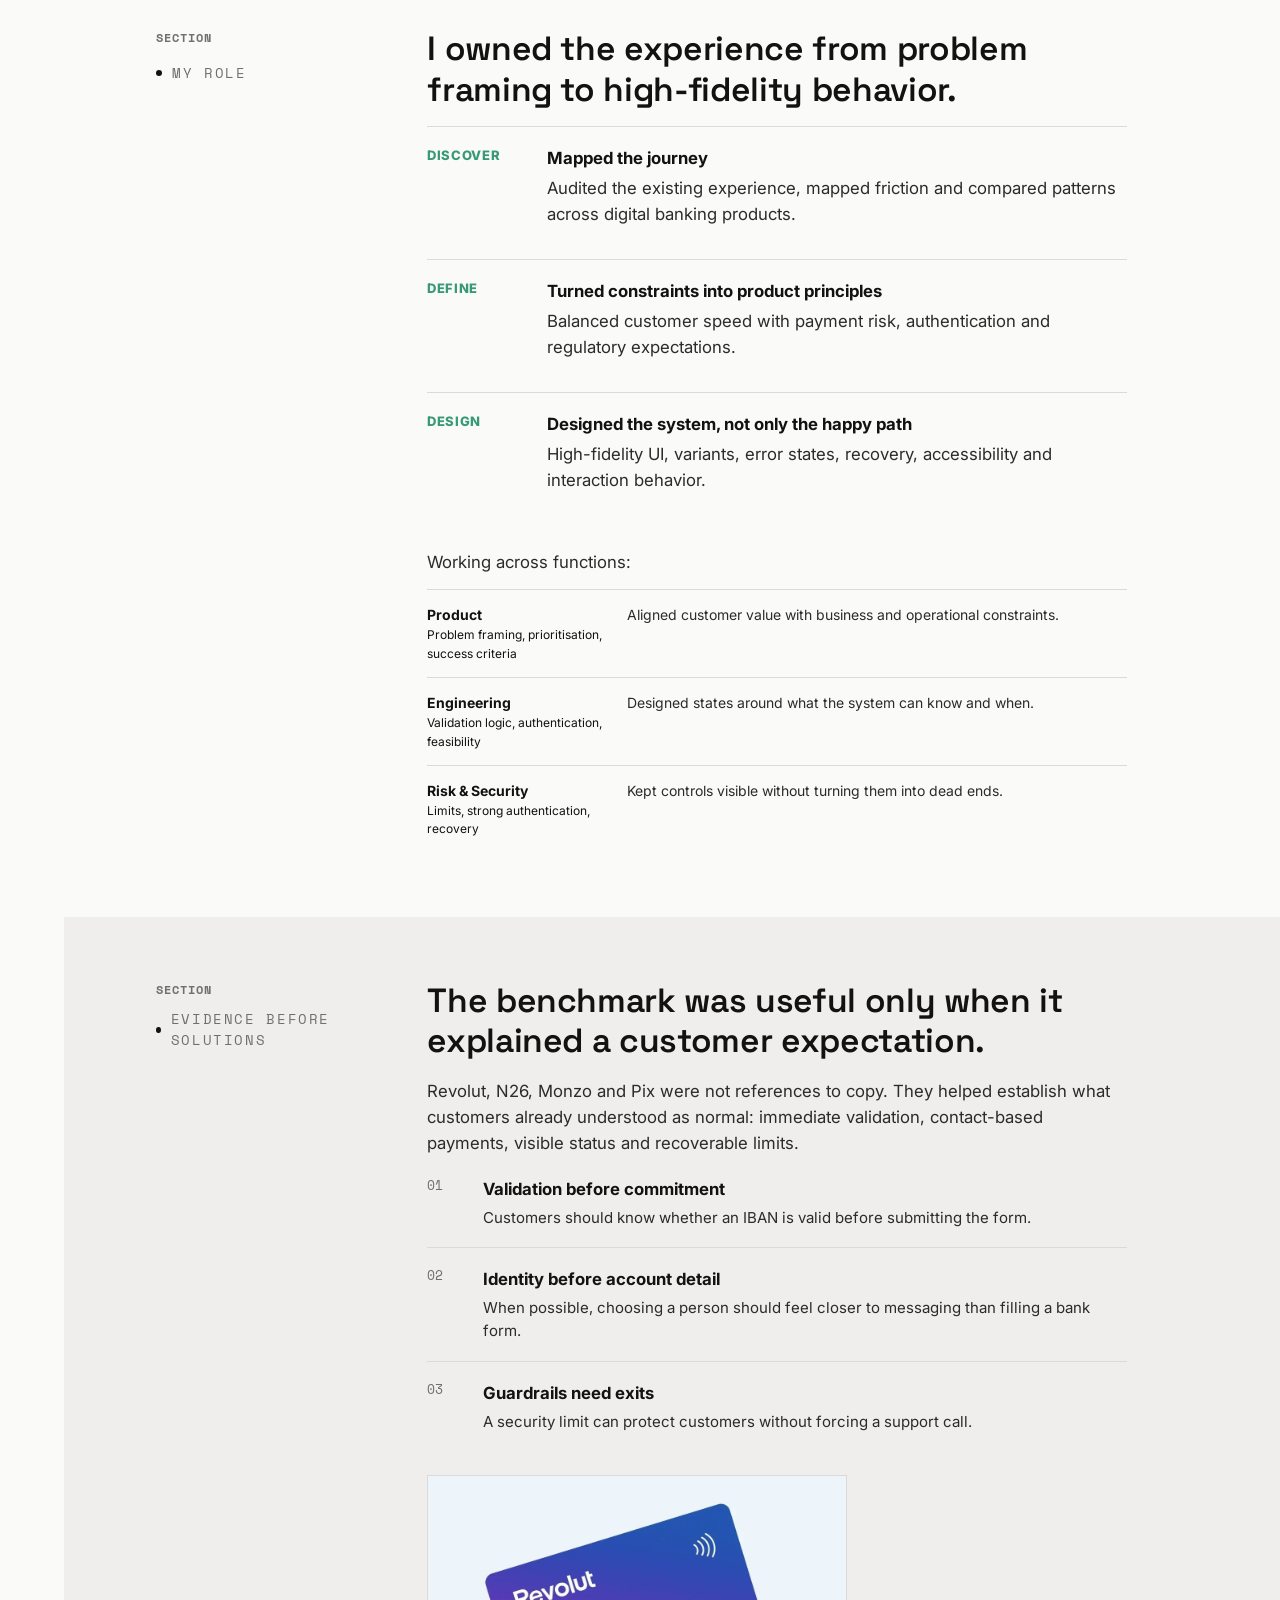
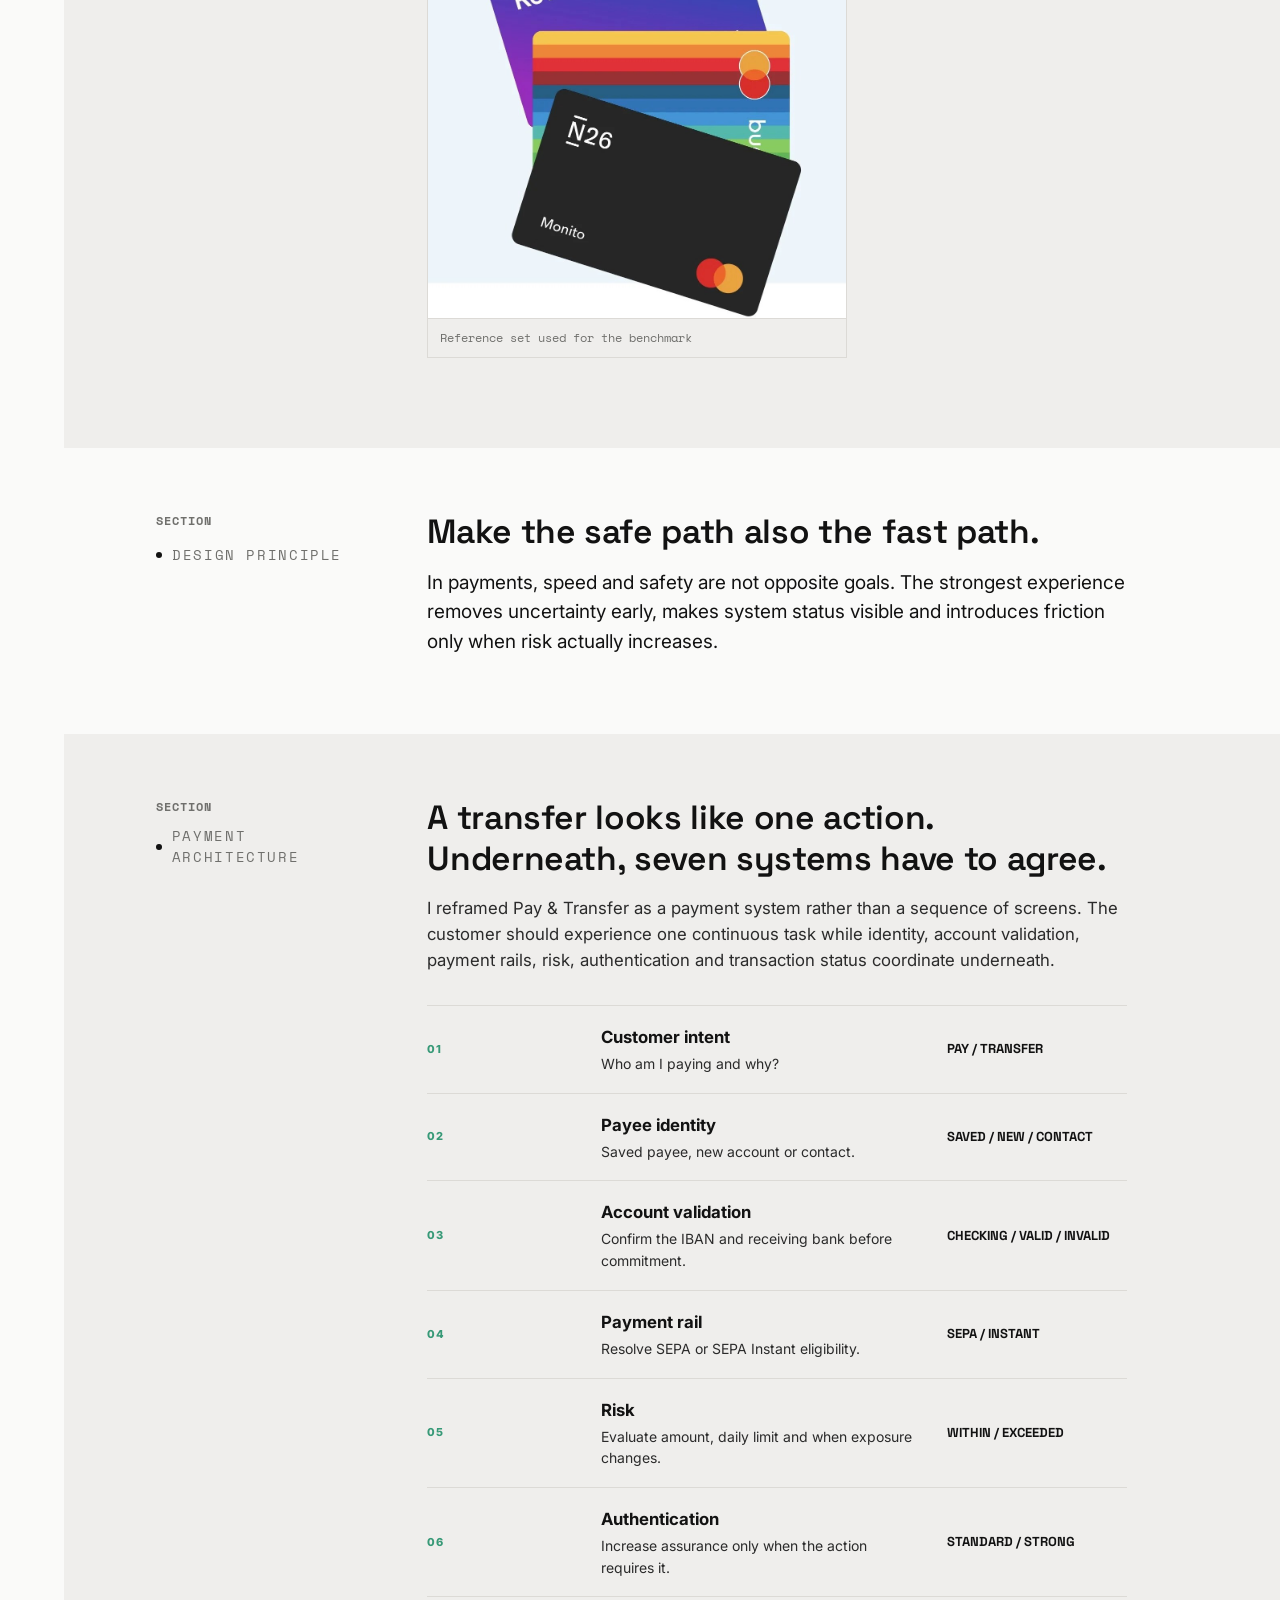
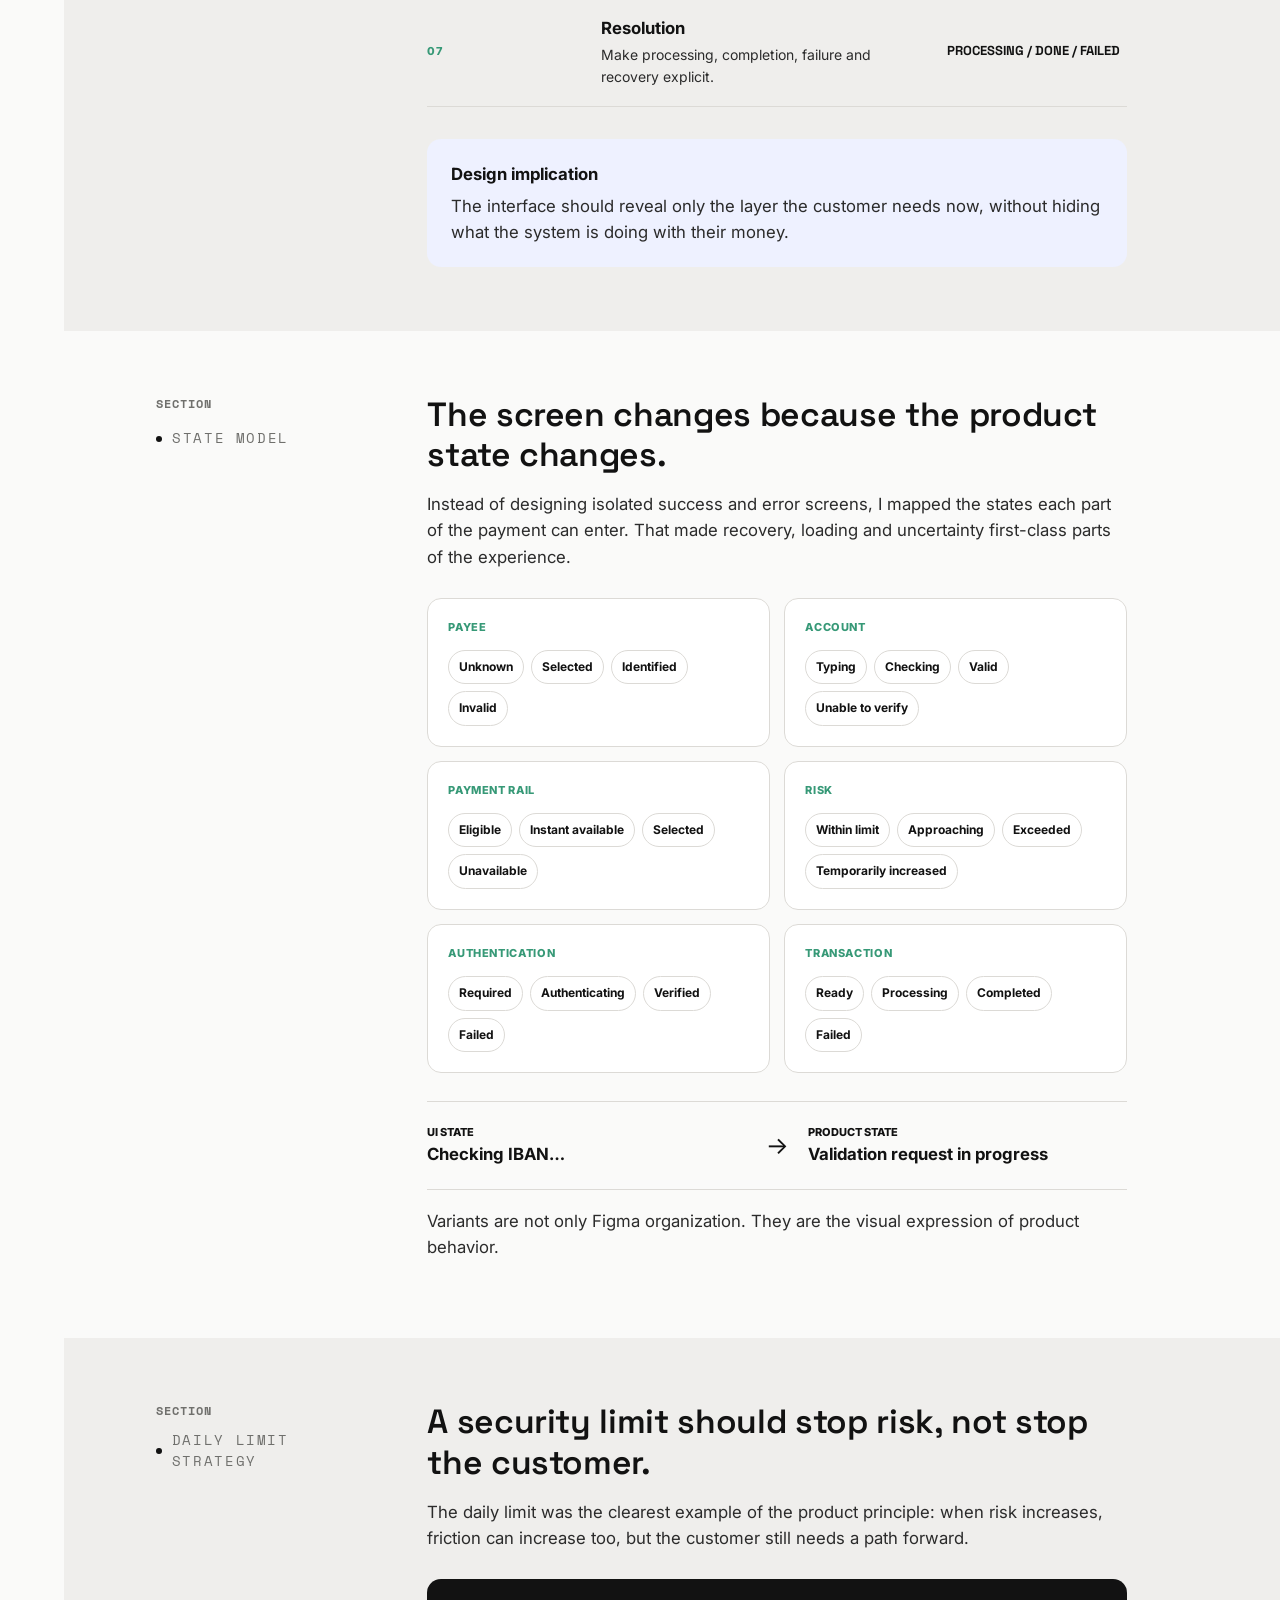
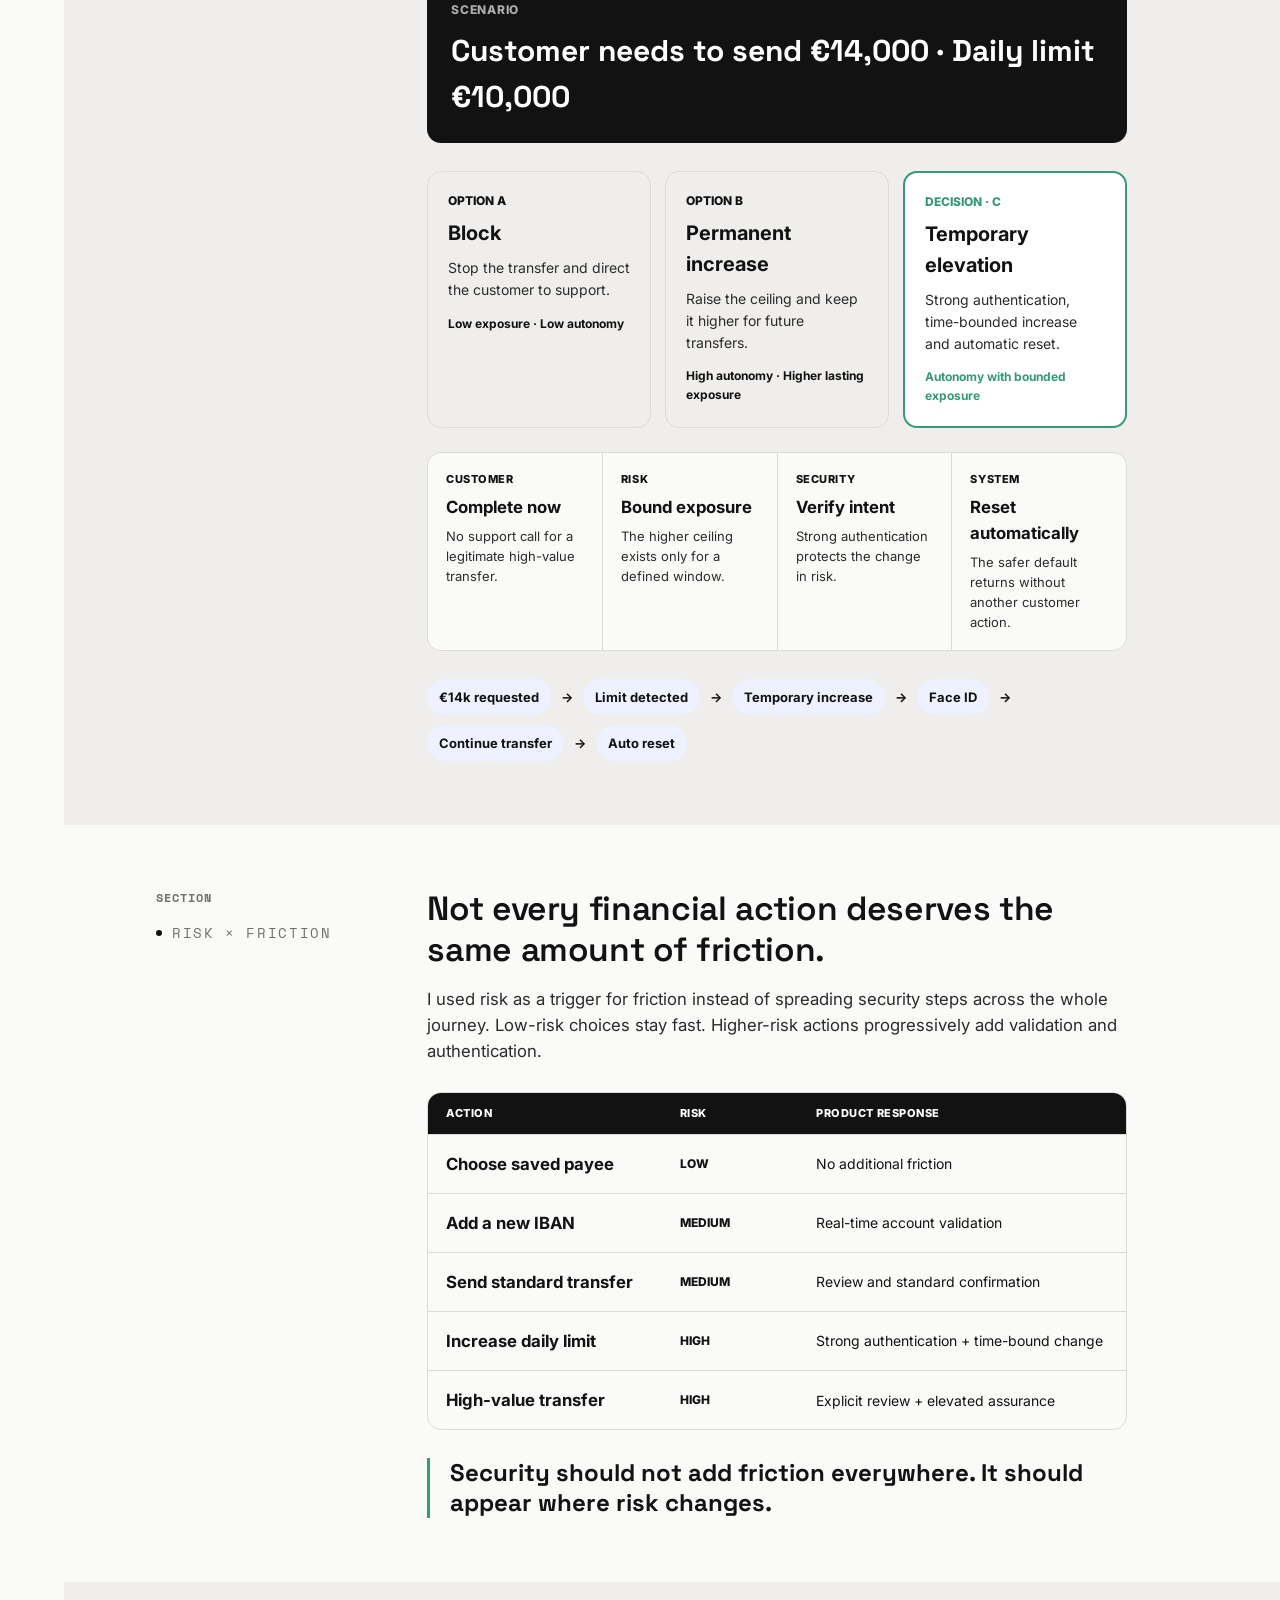
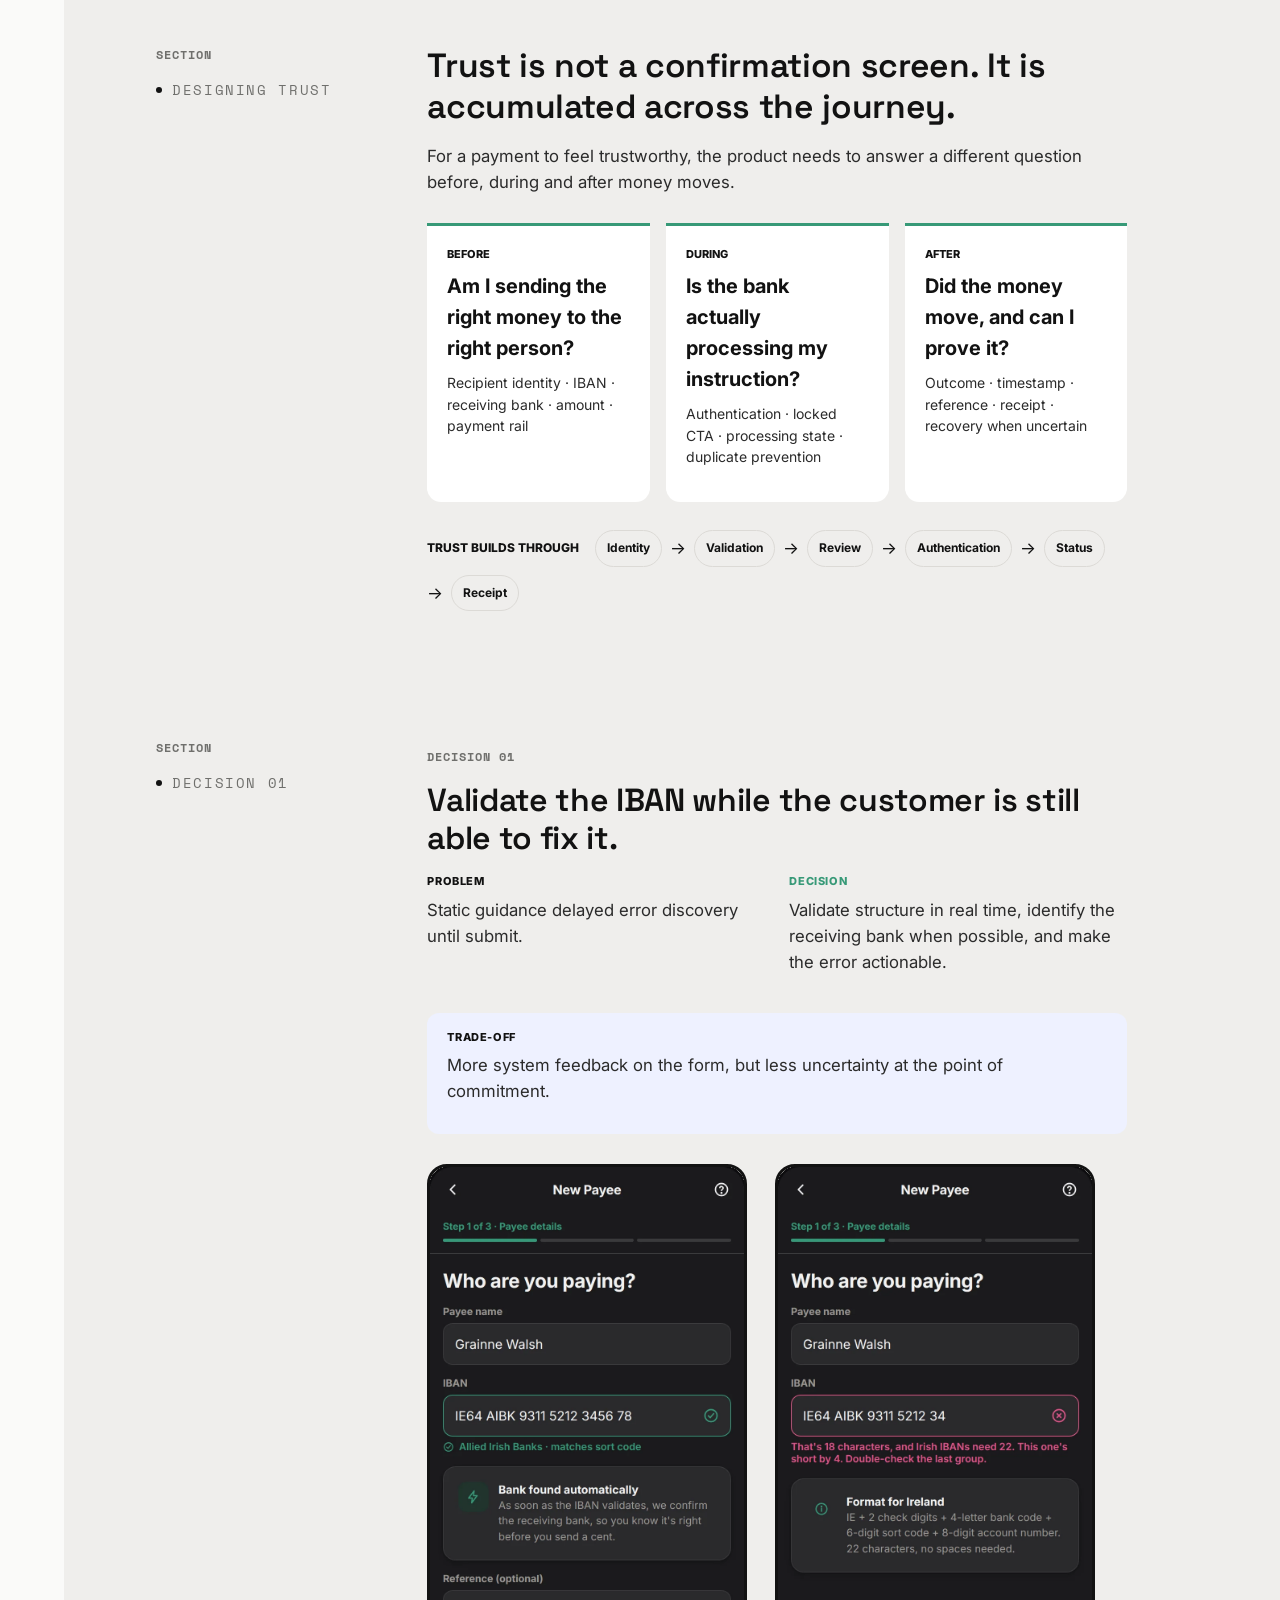
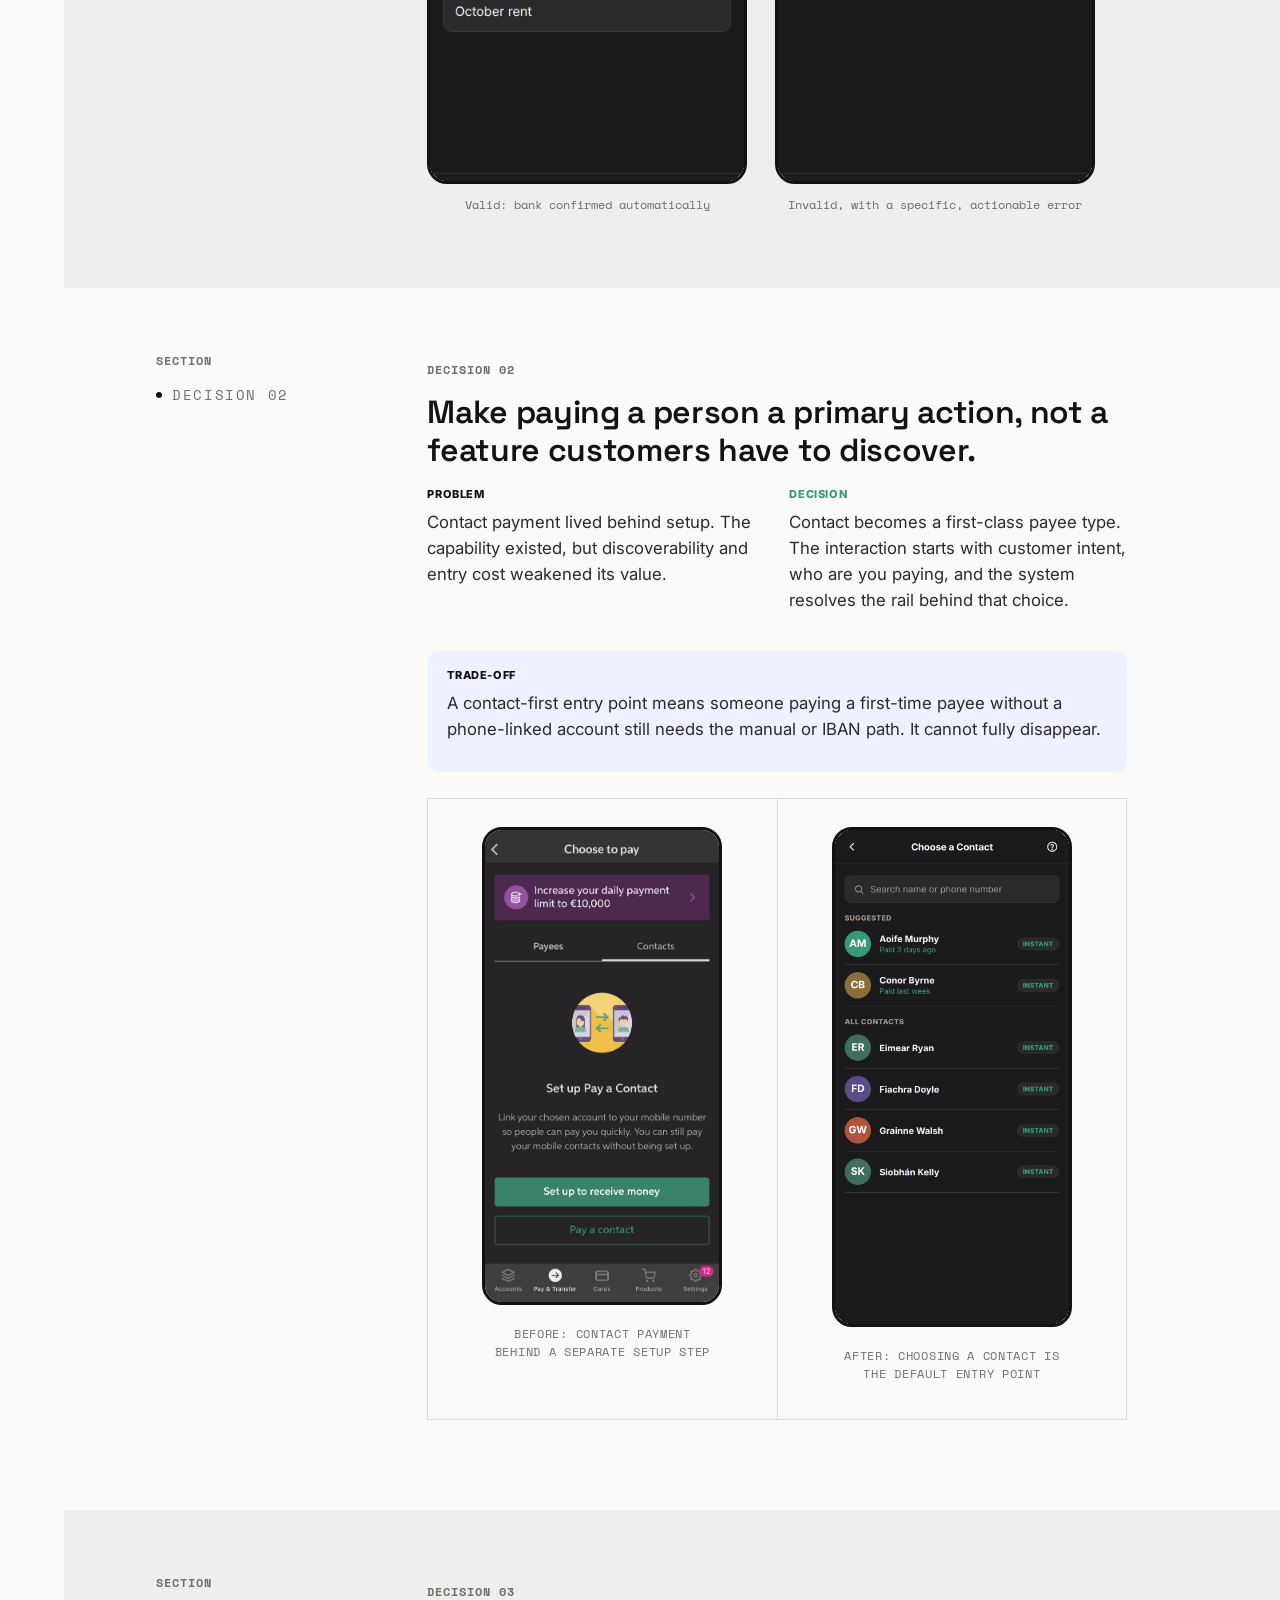
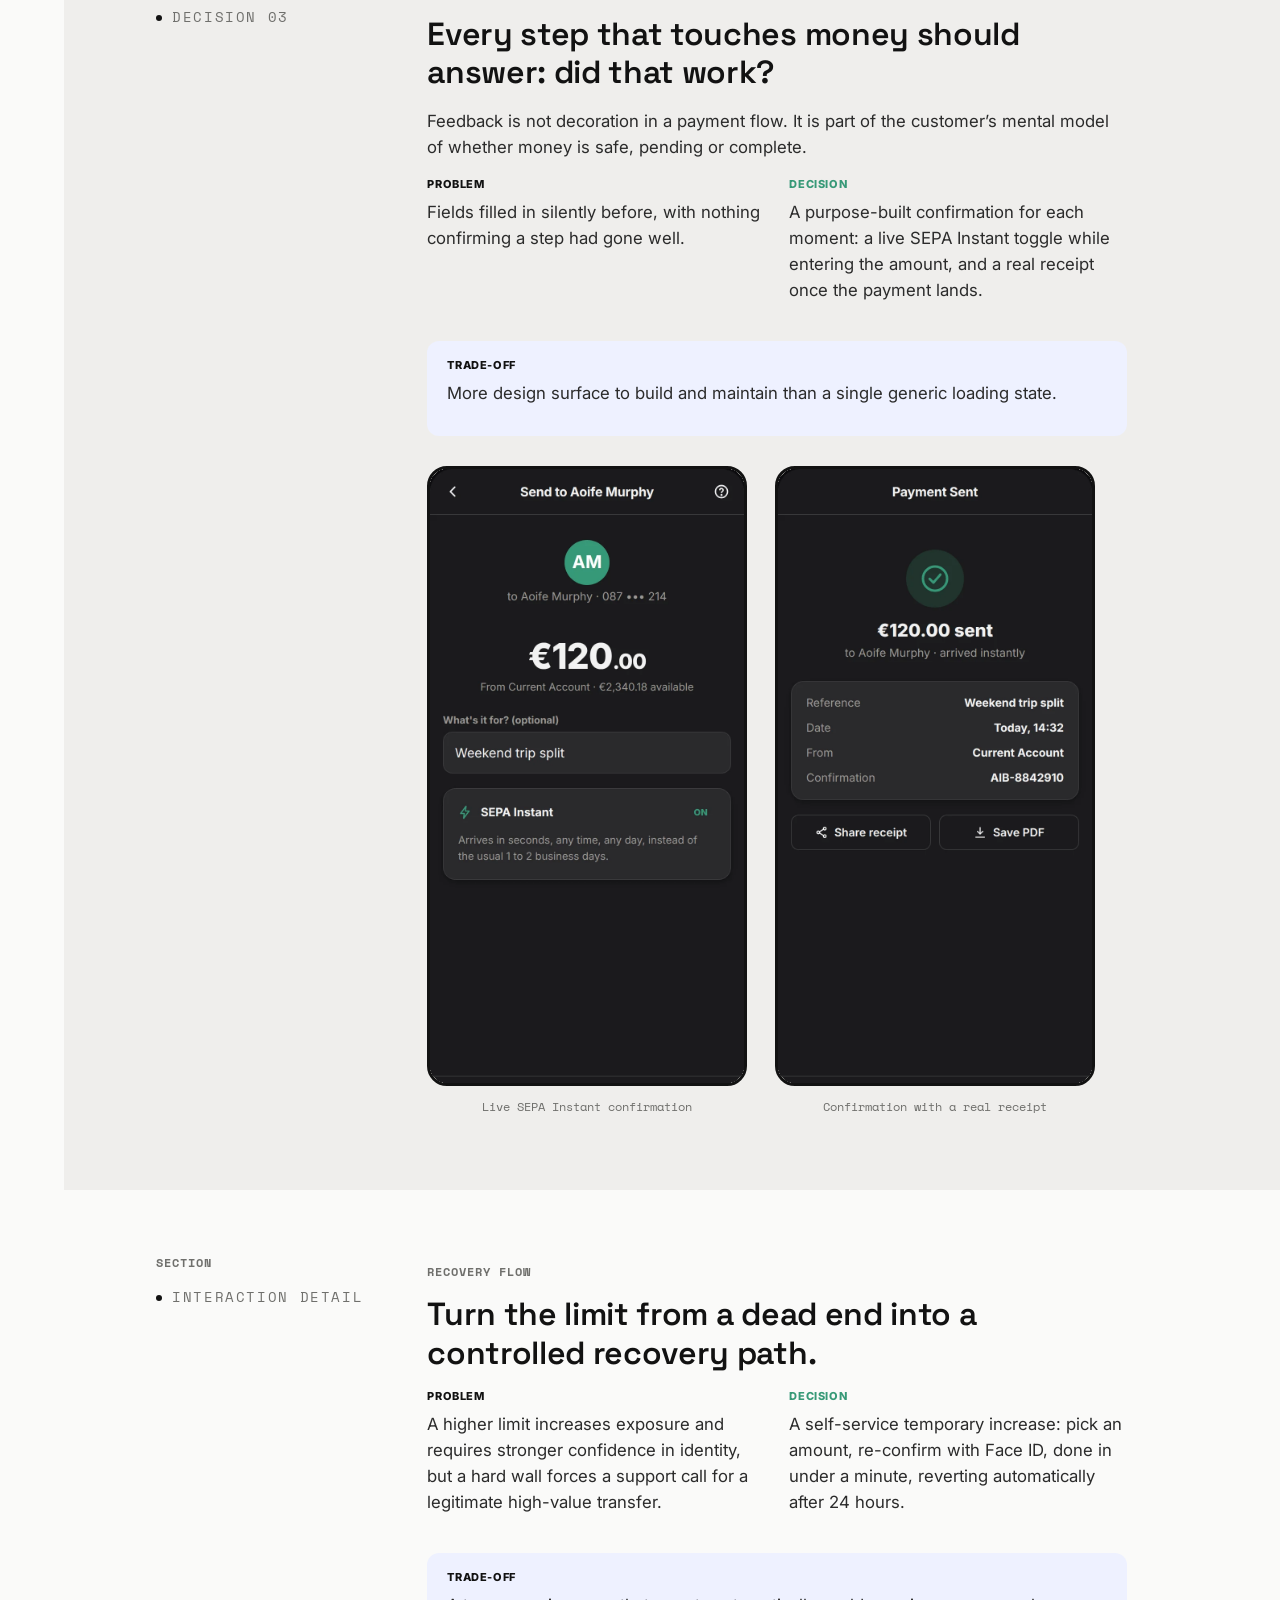
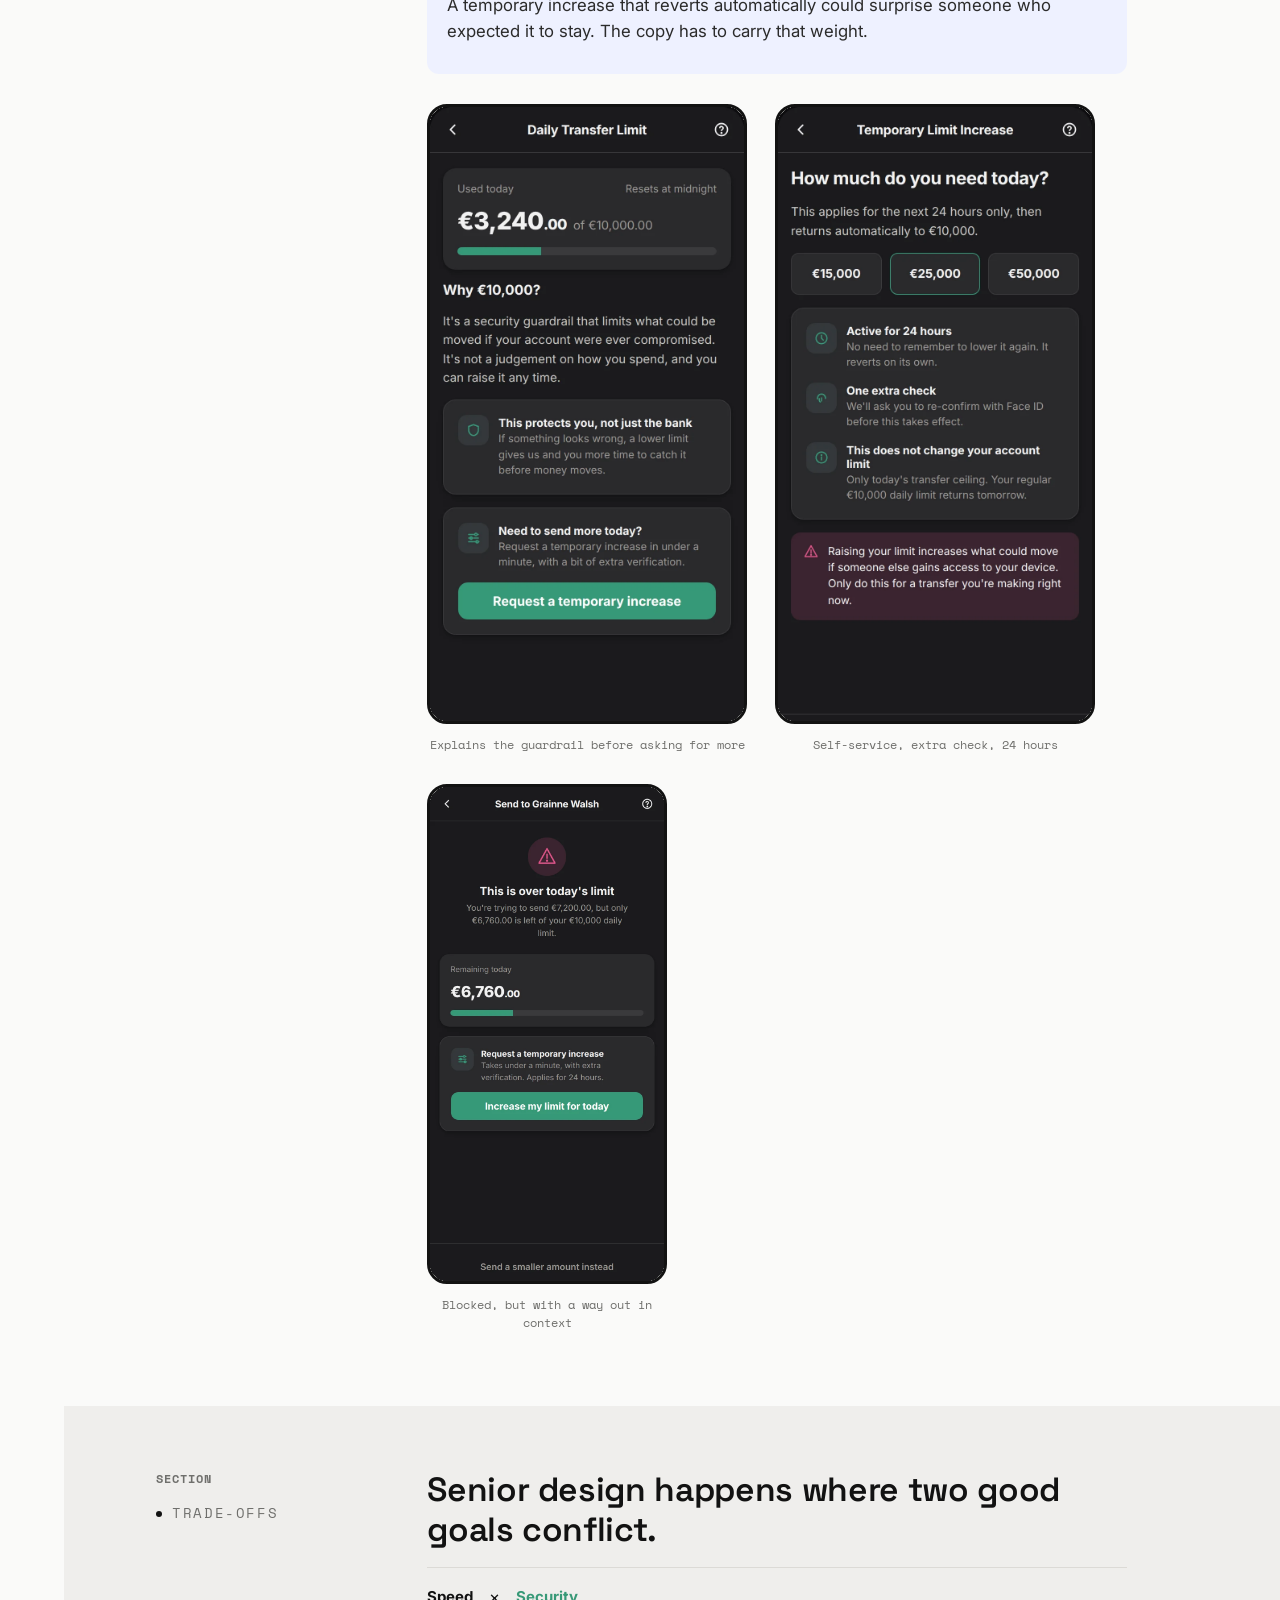
==== commit 1ef7491f: "Add files via upload" ====
--- a/projetos/aib.html
+++ b/projetos/aib.html
@@ -1,626 +1,558 @@
 <!DOCTYPE html>
+
 <html lang="en">
 <head>
-  <meta charset="UTF-8">
-  <meta name="viewport" content="width=device-width, initial-scale=1.0">
-  <title>AIB Bank: Pay &amp; Transfer &middot; Lucas Braga</title>
-  <meta name="description" content="Case study: redesigning AIB Bank's Pay & Transfer journey, a senior product design case covering discovery, decisions, trade-offs, components and handoff.">
-  <link rel="preconnect" href="https://fonts.googleapis.com">
-  <link rel="preconnect" href="https://fonts.gstatic.com" crossorigin>
-  <link href="https://fonts.googleapis.com/css2?family=Space+Grotesk:wght@500;600;700&family=Inter:wght@400;500;600&family=Space+Mono:wght@400;700&family=Sora:wght@500;600;700;800&family=Plus+Jakarta+Sans:wght@400;500;600;700;800&display=swap" rel="stylesheet">
-  <link rel="stylesheet" href="../css/styles.css">
-</head>
+
+<meta charset="utf-8"/>
+<meta content="width=device-width, initial-scale=1.0" name="viewport"/>
+<title>AIB Bank: Pay &amp; Transfer · Lucas Braga</title>
+<meta content="Case study: redesigning AIB Bank's Pay &amp; Transfer journey, a senior product design case covering discovery, decisions, trade-offs, components and handoff." name="description"/>
+<link href="https://fonts.googleapis.com" rel="preconnect"/>
+<link crossorigin="" href="https://fonts.gstatic.com" rel="preconnect"/>
+<link href="https://fonts.googleapis.com/css2?family=Space+Grotesk:wght@500;600;700&amp;family=Inter:wght@400;500;600&amp;family=Space+Mono:wght@400;700&amp;family=Sora:wght@500;600;700;800&amp;family=Plus+Jakarta+Sans:wght@400;500;600;700;800&amp;display=swap" rel="stylesheet"/>
+<link href="../css/styles.css" rel="stylesheet"/>
+<style>@media(max-width:800px){#colaboracao .case-body>div[style*="repeat(3"],#componentes .case-body>div[style*="repeat(2"],#transaction-uncertainty .case-body>div[style*="repeat(5"]{grid-template-columns:1fr!important}#before-after .case-body>div>div{grid-template-columns:1fr!important;gap:8px!important}#before-after .case-body>div>div>div:nth-child(3){display:none}#edgecases table{min-width:720px}}</style><style>
+.aib-stage{border:1px solid var(--hairline);border-radius:14px;padding:16px;min-height:116px;display:flex;flex-direction:column;gap:6px}.aib-stage span,.aib-measure span{font-size:11px;font-weight:800;letter-spacing:.08em;color:var(--teal,#379977)}.aib-stage strong,.aib-measure strong{font-family:var(--font-display);font-size:17px}.aib-stage small,.aib-measure small{color:var(--muted);line-height:1.35}.aib-spec-row{display:grid;grid-template-columns:32px 1fr;gap:12px;padding:14px 0;border-top:1px solid var(--hairline);font-size:14px;line-height:1.45}.aib-spec-row:first-of-type{margin-top:12px}.aib-spec-row b{color:var(--teal,#379977)}.aib-access-card{border:1px solid var(--hairline);border-radius:14px;padding:20px;display:grid;grid-template-columns:64px 1fr;column-gap:14px}.aib-access-card>span{grid-row:1/3;font-family:var(--font-display);font-weight:700;color:var(--teal,#379977);font-size:16px}.aib-access-card strong{font-size:15px}.aib-access-card p{grid-column:2;margin:5px 0 0;font-size:13px;color:var(--muted);line-height:1.45}.aib-measure{padding:20px 16px;border-right:1px solid var(--hairline);display:flex;flex-direction:column;gap:7px;min-height:126px}.aib-measure:last-child{border-right:0}
+@media(max-width:900px){.aib-stage-map{grid-template-columns:1fr 1fr!important}.aib-handoff-grid{grid-template-columns:1fr!important}.aib-measure-grid{grid-template-columns:1fr 1fr!important}.aib-measure{border-bottom:1px solid var(--hairline)}.aib-access-grid{grid-template-columns:1fr!important}}
+@media(max-width:600px){.aib-stage-map,.aib-measure-grid{grid-template-columns:1fr!important}.aib-access-card{grid-template-columns:52px 1fr}}
+</style></head>
 <body>
-<aside class="ruler" aria-hidden="true">
-    <div class="ruler-track">
-      <div class="ruler-progress"></div>
-      <span class="ruler-label">Overview</span>
-    </div>
-  </aside>
-
-  <nav class="nav">
-    <div class="nav-inner">
-      <a href="../index.html#home" class="logo">lucas<span>braga</span></a>
-      <div class="nav-right">
-        <ul class="nav-links">
-          <li><a href="../index.html#sobre" data-en="About" data-pt="Sobre">About</a></li>
-          <li><a href="../index.html#projetos" data-en="Projects" data-pt="Projetos">Projects</a></li>
-          <li><a href="../index.html#depoimentos" data-en="Testimonials" data-pt="Depoimentos">Testimonials</a></li>
-          <li><a href="../index.html#contato" data-en="Contact" data-pt="Contato">Contact</a></li>
-        </ul>
-        <div class="lang-toggle" aria-label="Language">
-          <button class="lang-btn" data-lang-switch="en" aria-label="English">EN</button>
-          <button class="lang-btn" data-lang-switch="pt" aria-label="Português">PT</button>
-        </div>
-        <button class="nav-toggle" aria-label="Open menu" aria-expanded="false">
-          <span></span><span></span><span></span>
-        </button>
-      </div>
-    </div>
-  </nav>
+<aside aria-hidden="true" class="ruler">
+<div class="ruler-track">
+<div class="ruler-progress"></div>
+<span class="ruler-label"><span data-en="Overview" data-pt="Visão geral">Overview</span></span>
+</div>
+</aside>
+<nav class="nav">
+<div class="nav-inner">
+<a class="logo" href="../index.html#home">lucas<span>braga</span></a>
+<div class="nav-right">
+<ul class="nav-links">
+<li><a data-en="About" data-pt="Sobre" href="../index.html#sobre">About</a></li>
+<li><a data-en="Projects" data-pt="Projetos" href="../index.html#projetos">Projects</a></li>
+<li><a data-en="Testimonials" data-pt="Depoimentos" href="../index.html#depoimentos">Testimonials</a></li>
+<li><a data-en="Contact" data-pt="Contato" href="../index.html#contato">Contact</a></li>
+</ul>
+<div aria-label="Language" class="lang-toggle">
+<button aria-label="English" class="lang-btn" data-lang-switch="en">EN</button>
+<button aria-label="Português" class="lang-btn" data-lang-switch="pt">PT</button>
+</div>
+<button aria-expanded="false" aria-label="Open menu" class="nav-toggle">
+<span></span><span></span><span></span>
+</button>
+</div>
+</div>
+</nav>
 <main>
-<section id="overview" data-ruler-en="Overview" data-ruler-pt="Vis&atilde;o geral" class="project-hero">
-  <div class="container">
-    <a class="back-link" href="../index.html#projetos">
-      <svg width="14" height="14" viewBox="0 0 24 24" fill="none" stroke="currentColor" stroke-width="2"><path d="M19 12H5M12 19l-7-7 7-7"/></svg>
-      <span data-en="All projects" data-pt="Todos os projetos">All projects</span>
-    </a>
-    <p class="eyebrow" data-en="Project 01 &middot; Digital banking" data-pt="Projeto 01 &middot; Banco digital">Project 01 &middot; Digital banking</p>
-    <h1 data-en="Moving money should feel fast. Trust should never feel rushed." data-pt="Movimentar dinheiro deve parecer r&aacute;pido. Confian&ccedil;a nunca deve parecer apressada." >Moving money should feel fast. Trust should never feel rushed.</h1>
-    <p class="lead" data-en="Redesigning AIB&rsquo;s Pay &amp; Transfer journey across payee setup, IBAN validation, instant payments, authentication and limit recovery, turning a fragmented banking task into one coherent payment system." data-pt="Redesenhando a jornada de Pay &amp; Transfer do AIB: cadastro de destinat&aacute;rio, valida&ccedil;&atilde;o de IBAN, pagamentos instant&acirc;neos, autentica&ccedil;&atilde;o e recupera&ccedil;&atilde;o de limite, transformando uma tarefa banc&aacute;ria fragmentada num sistema de pagamento coerente." >Redesigning AIB&rsquo;s Pay &amp; Transfer journey across payee setup, IBAN validation, instant payments, authentication and limit recovery, turning a fragmented banking task into one coherent payment system.</p>
-    <div class="project-meta">
-      <div><span data-en="Role" data-pt="Papel">Role</span><strong data-en="Senior Product Designer" data-pt="Product Designer S&ecirc;nior">Senior Product Designer</strong></div>
-      <div><span data-en="Scope" data-pt="Escopo">Scope</span><strong data-en="Discovery, product strategy, interaction, UI, prototyping, design system" data-pt="Discovery, estrat&eacute;gia de produto, intera&ccedil;&atilde;o, UI, prototipa&ccedil;&atilde;o, design system">Discovery, product strategy, interaction, UI, prototyping, design system</strong></div>
-      <div><span data-en="Platform" data-pt="Plataforma">Platform</span><strong data-en="iOS &amp; Android" data-pt="iOS e Android">iOS &amp; Android</strong></div>
-      <div><span data-en="Domain" data-pt="Dom&iacute;nio">Domain</span><strong data-en="Payments, risk, authentication" data-pt="Pagamentos, risco, autentica&ccedil;&atilde;o">Payments, risk, authentication</strong></div>
-    </div>
-    <div class="case-gallery" style="margin-top:32px">
-      <div class="phone-frame-wrap">
-      <div class="phone-frame"><img src="[data-uri]" alt="Picking a contact, all instant"></div>
-      <figcaption data-en="Picking a contact, all instant" data-pt="Escolhendo um contato, tudo instant&acirc;neo">Picking a contact, all instant</figcaption>
-    </div>
-      <div class="phone-frame-wrap">
-      <div class="phone-frame"><img src="[data-uri]" alt="Scanning an IBAN from a card or letter"></div>
-      <figcaption data-en="Scanning an IBAN from a card or letter" data-pt="Lendo um IBAN de um cart&atilde;o ou carta">Scanning an IBAN from a card or letter</figcaption>
-    </div>
-      <div class="phone-frame-wrap">
-      <div class="phone-frame"><img src="[data-uri]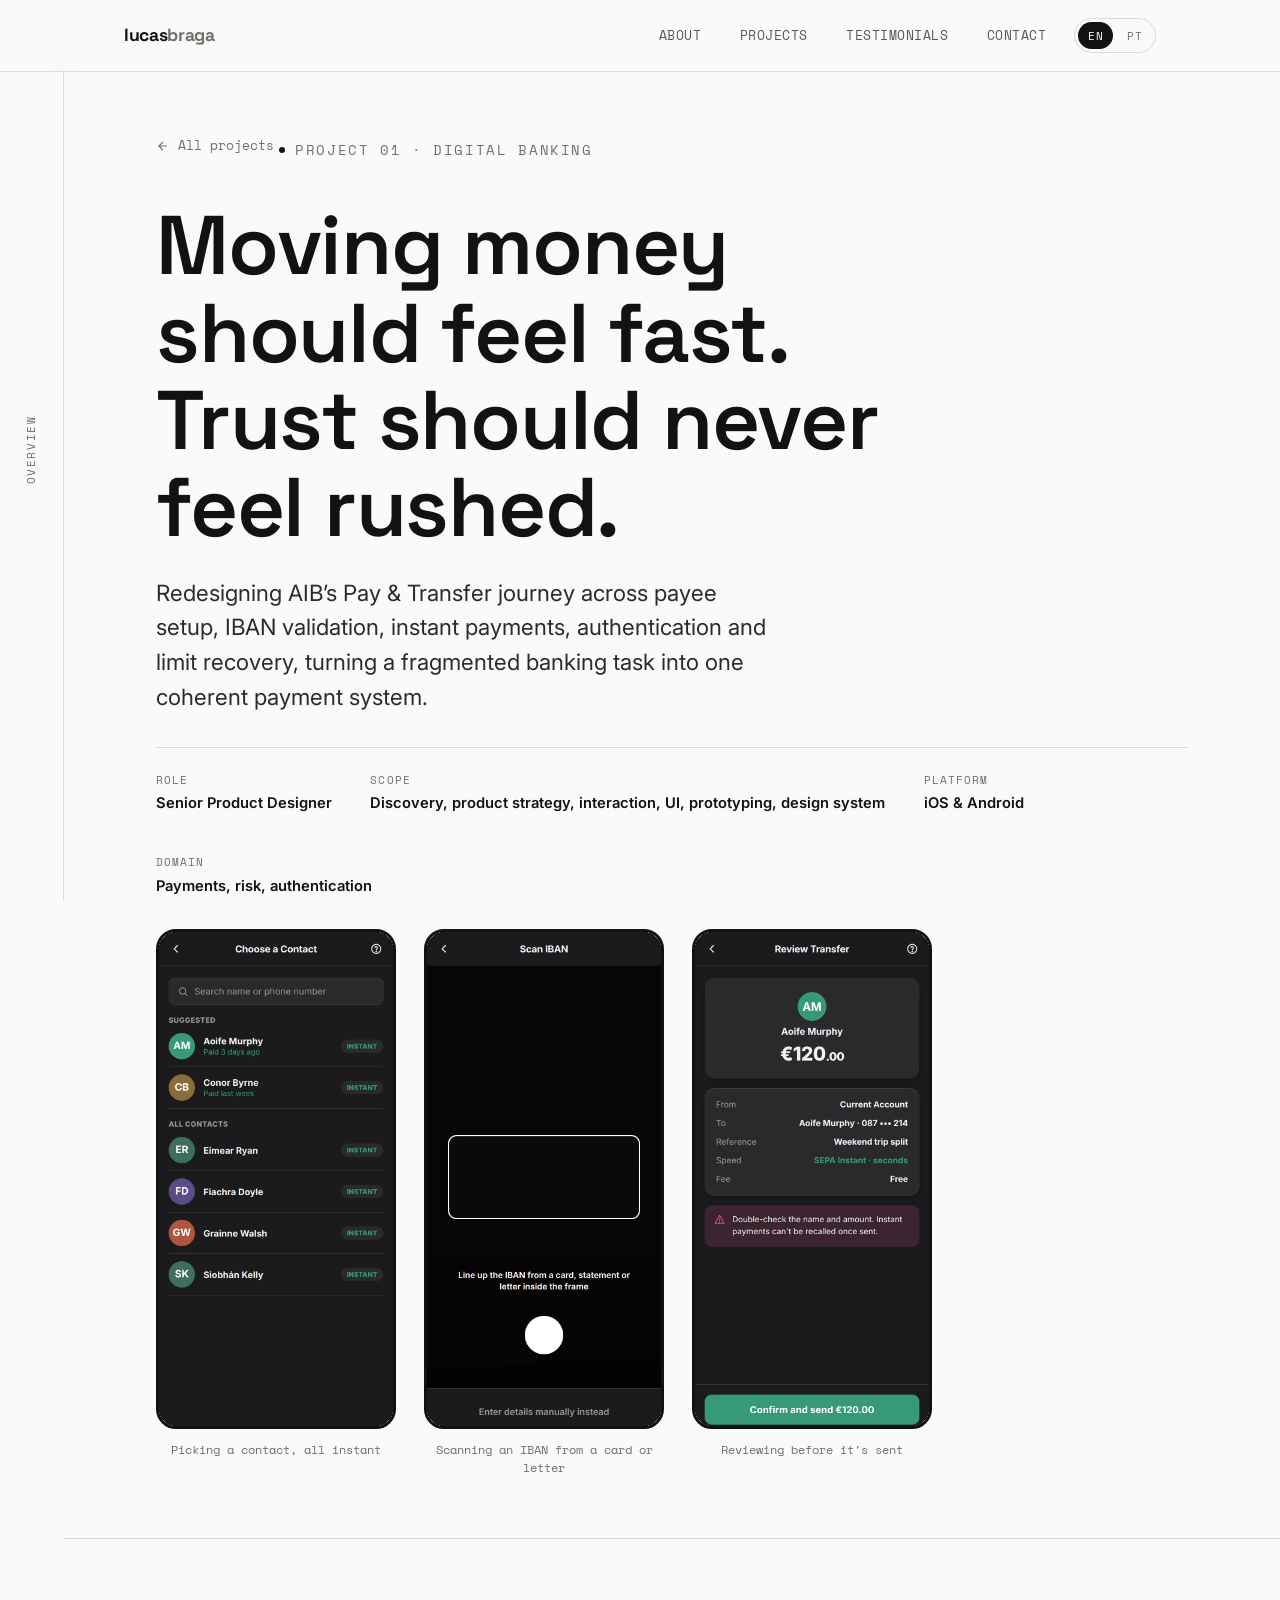
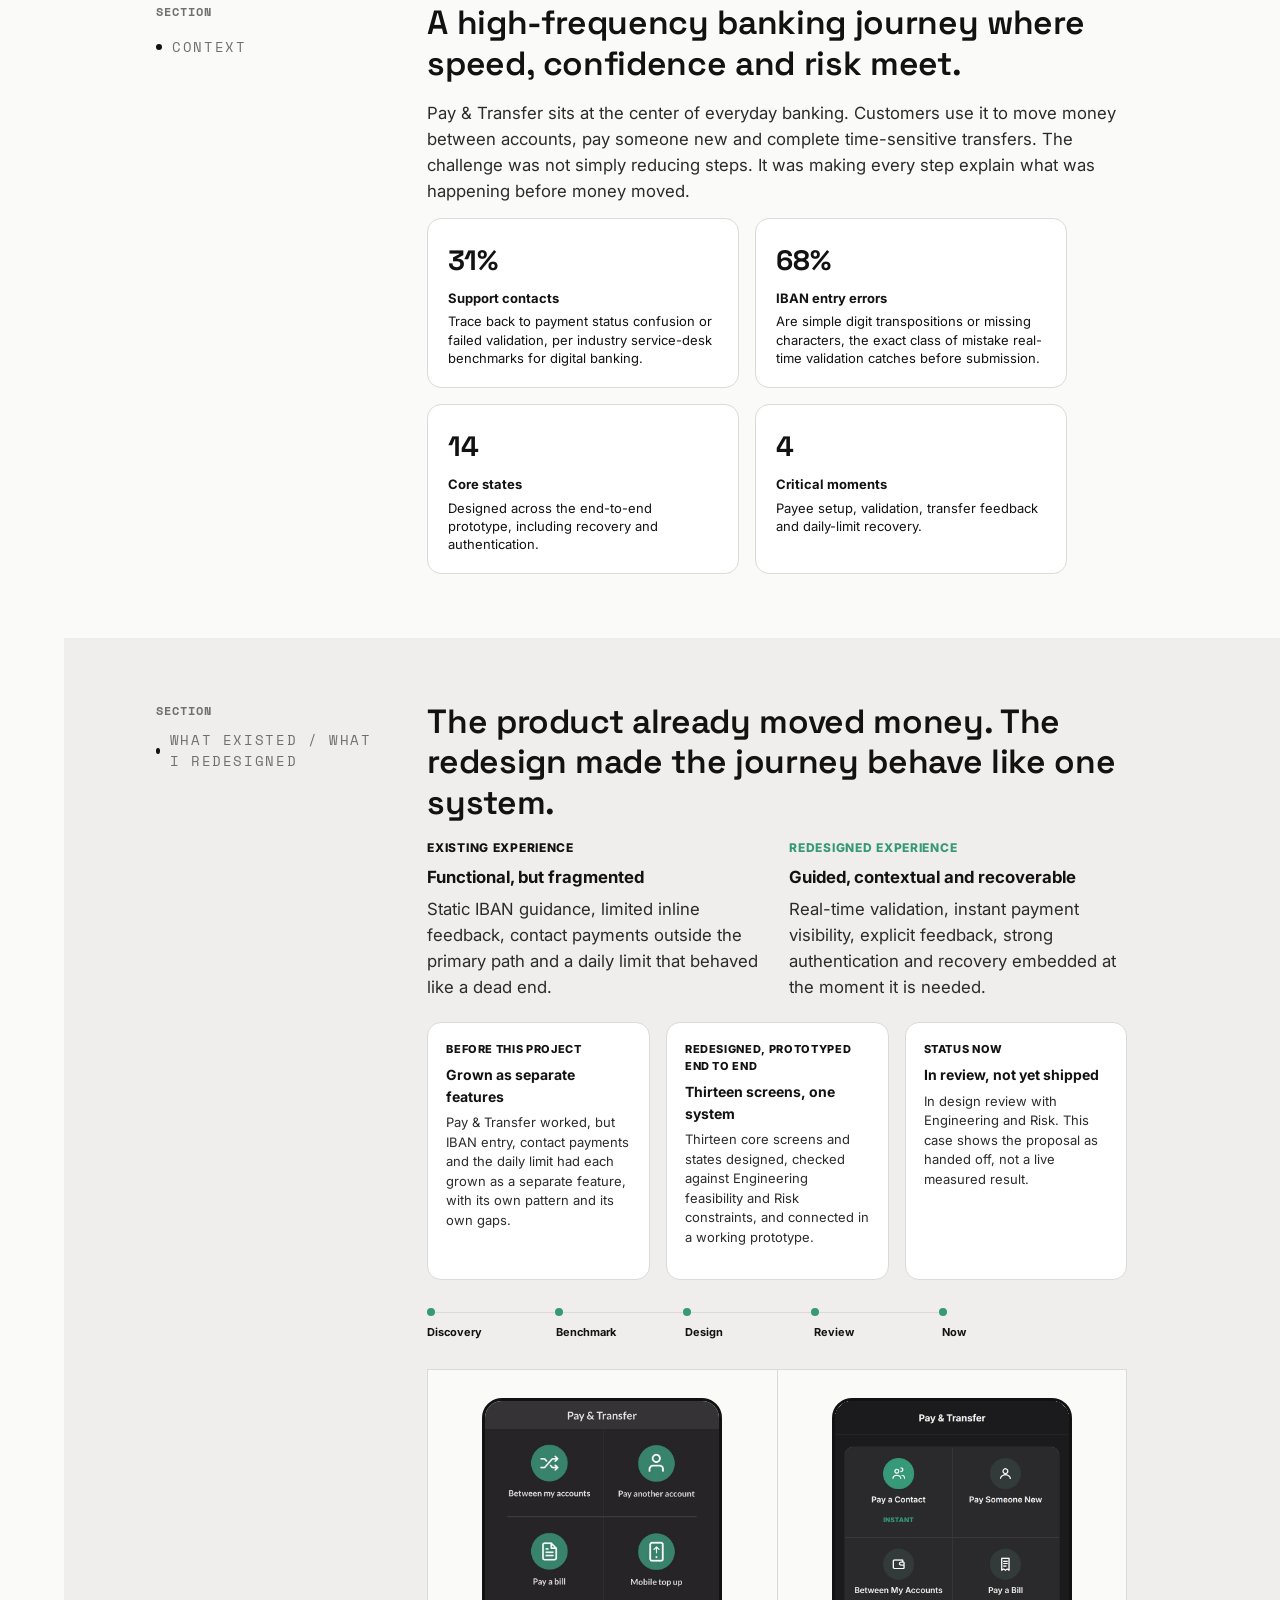
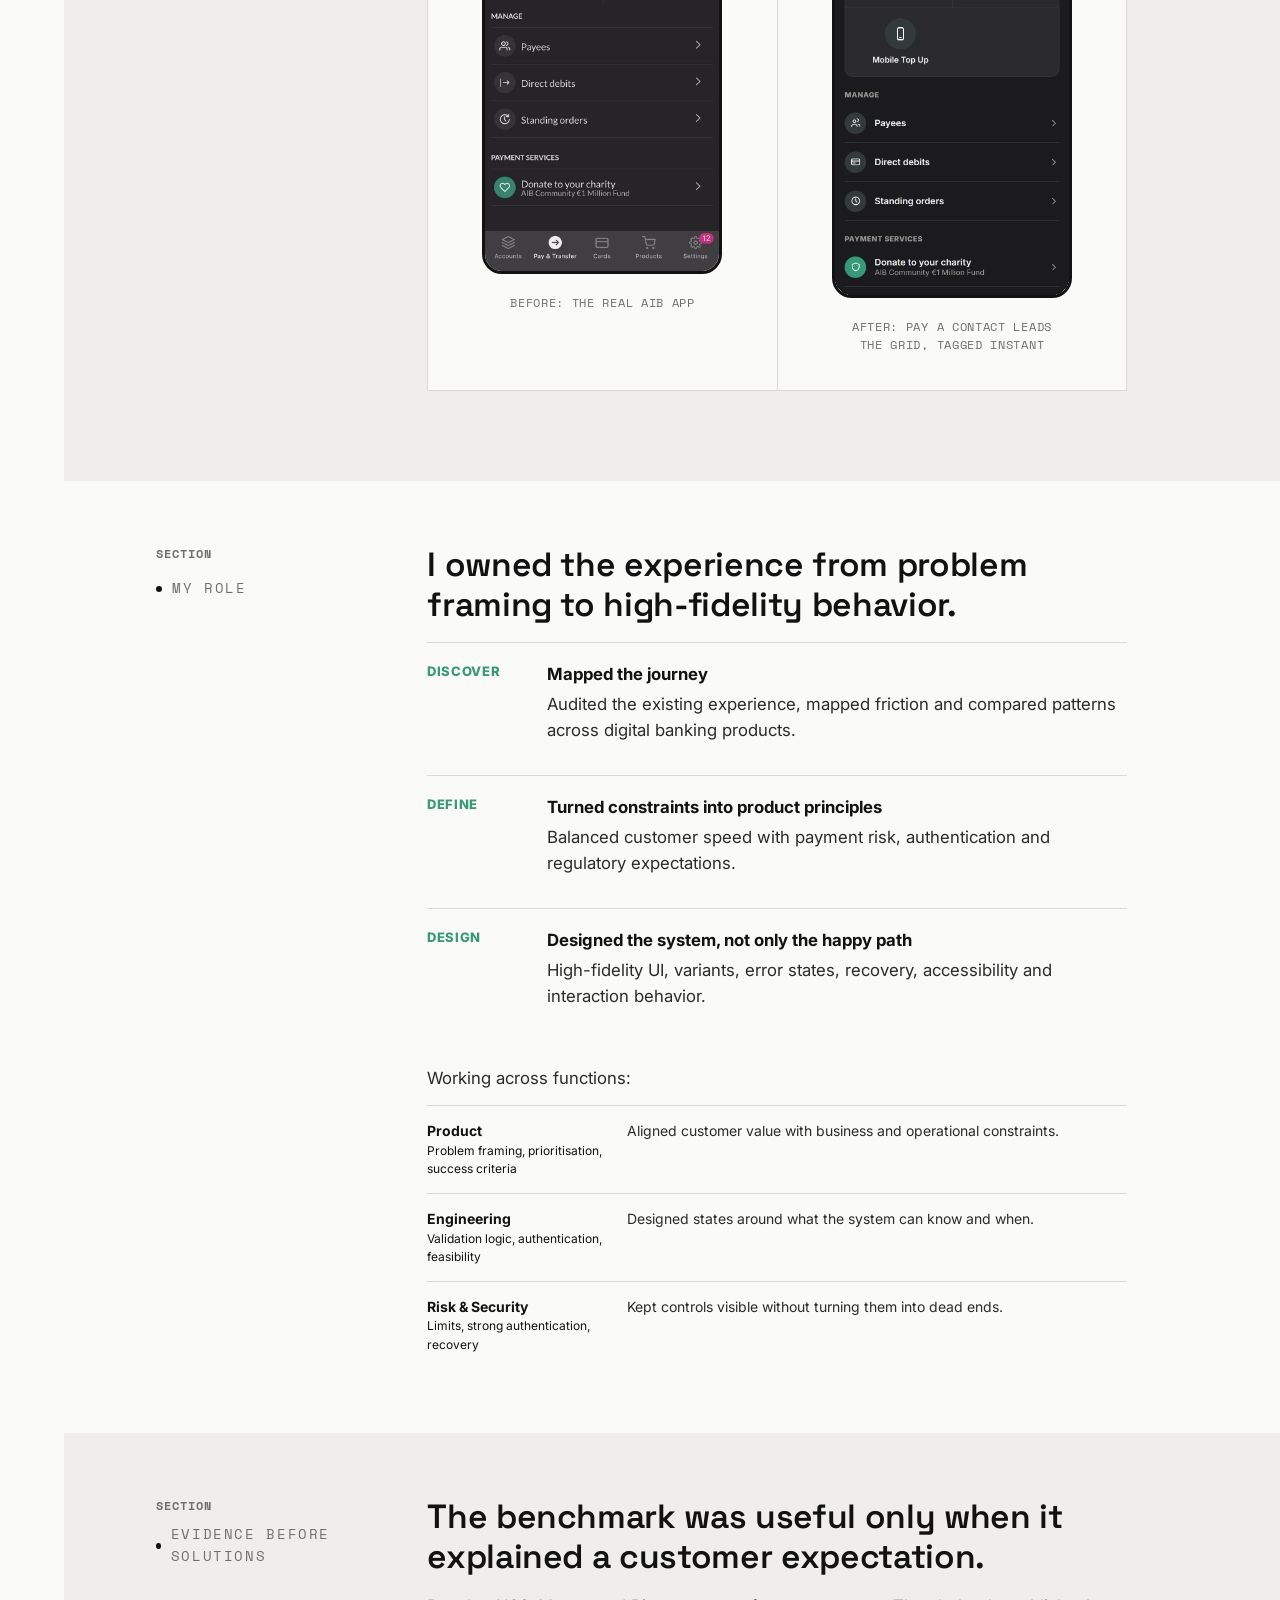
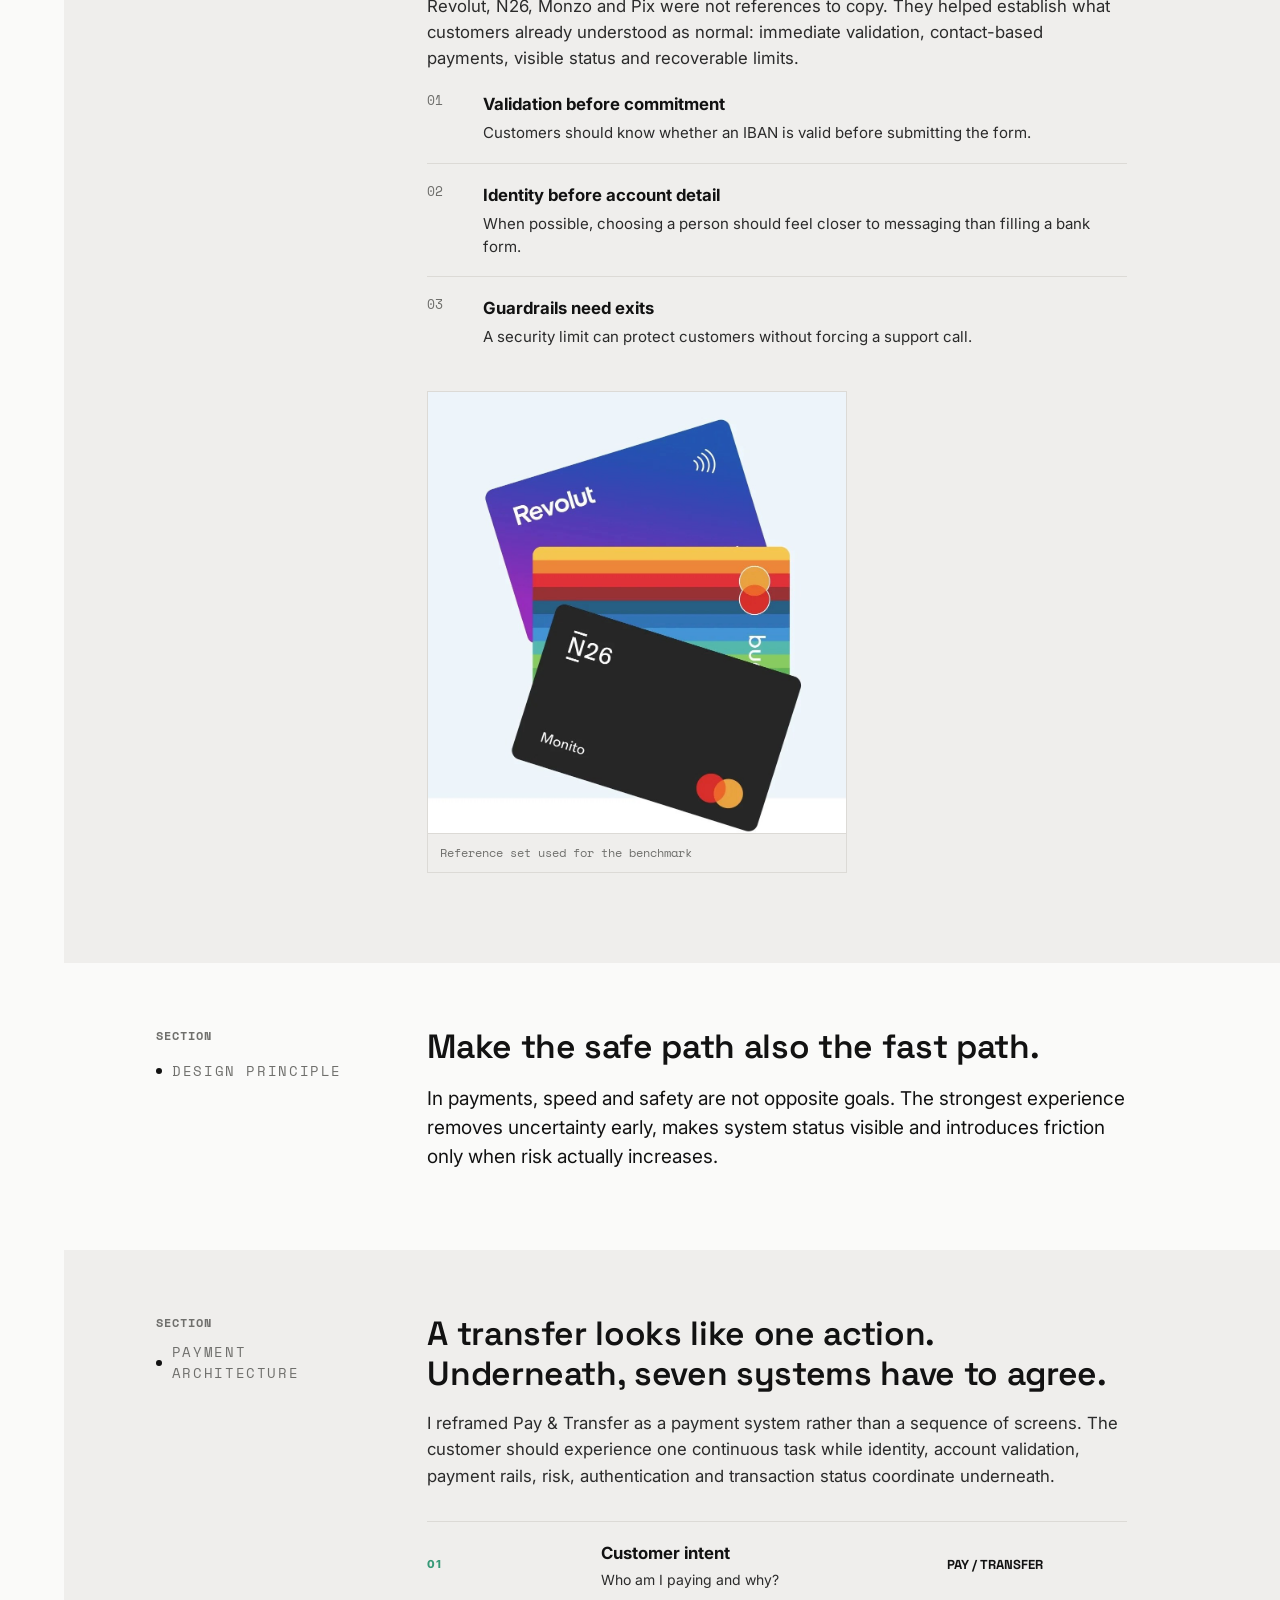
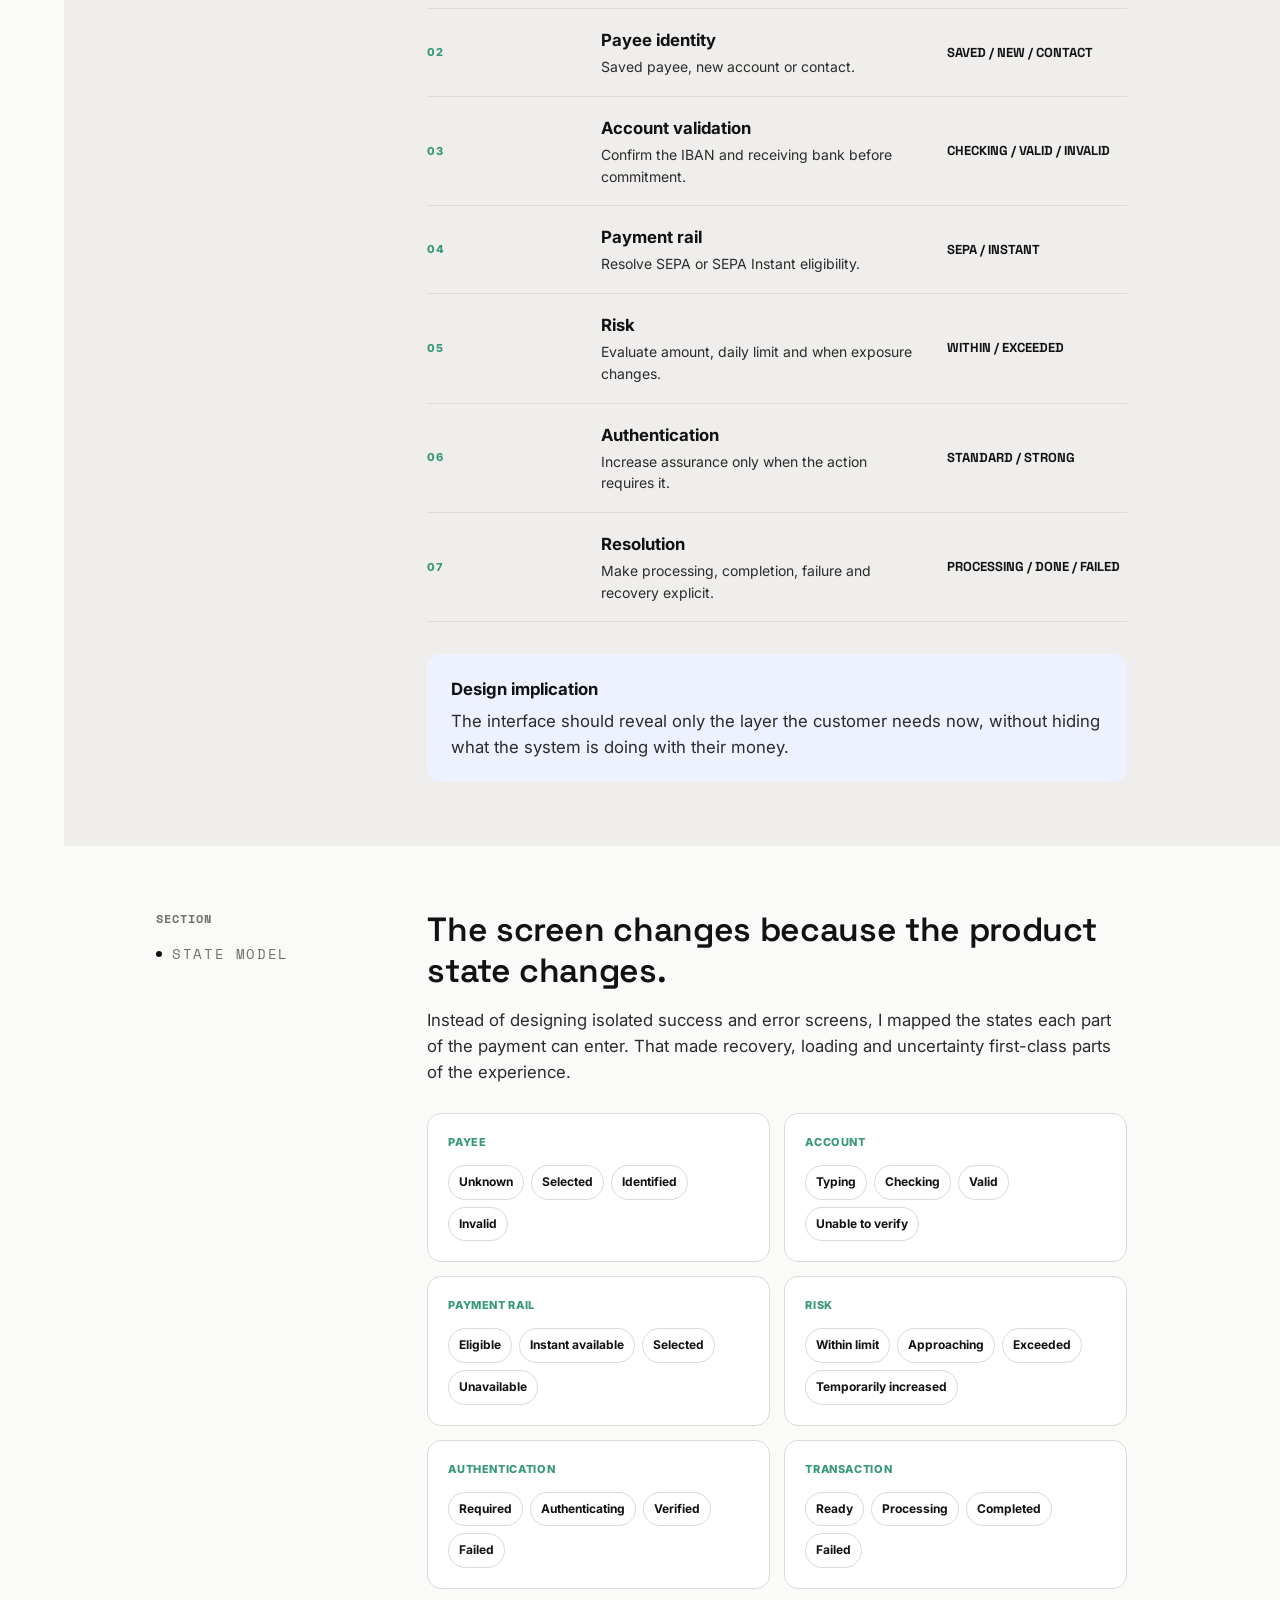
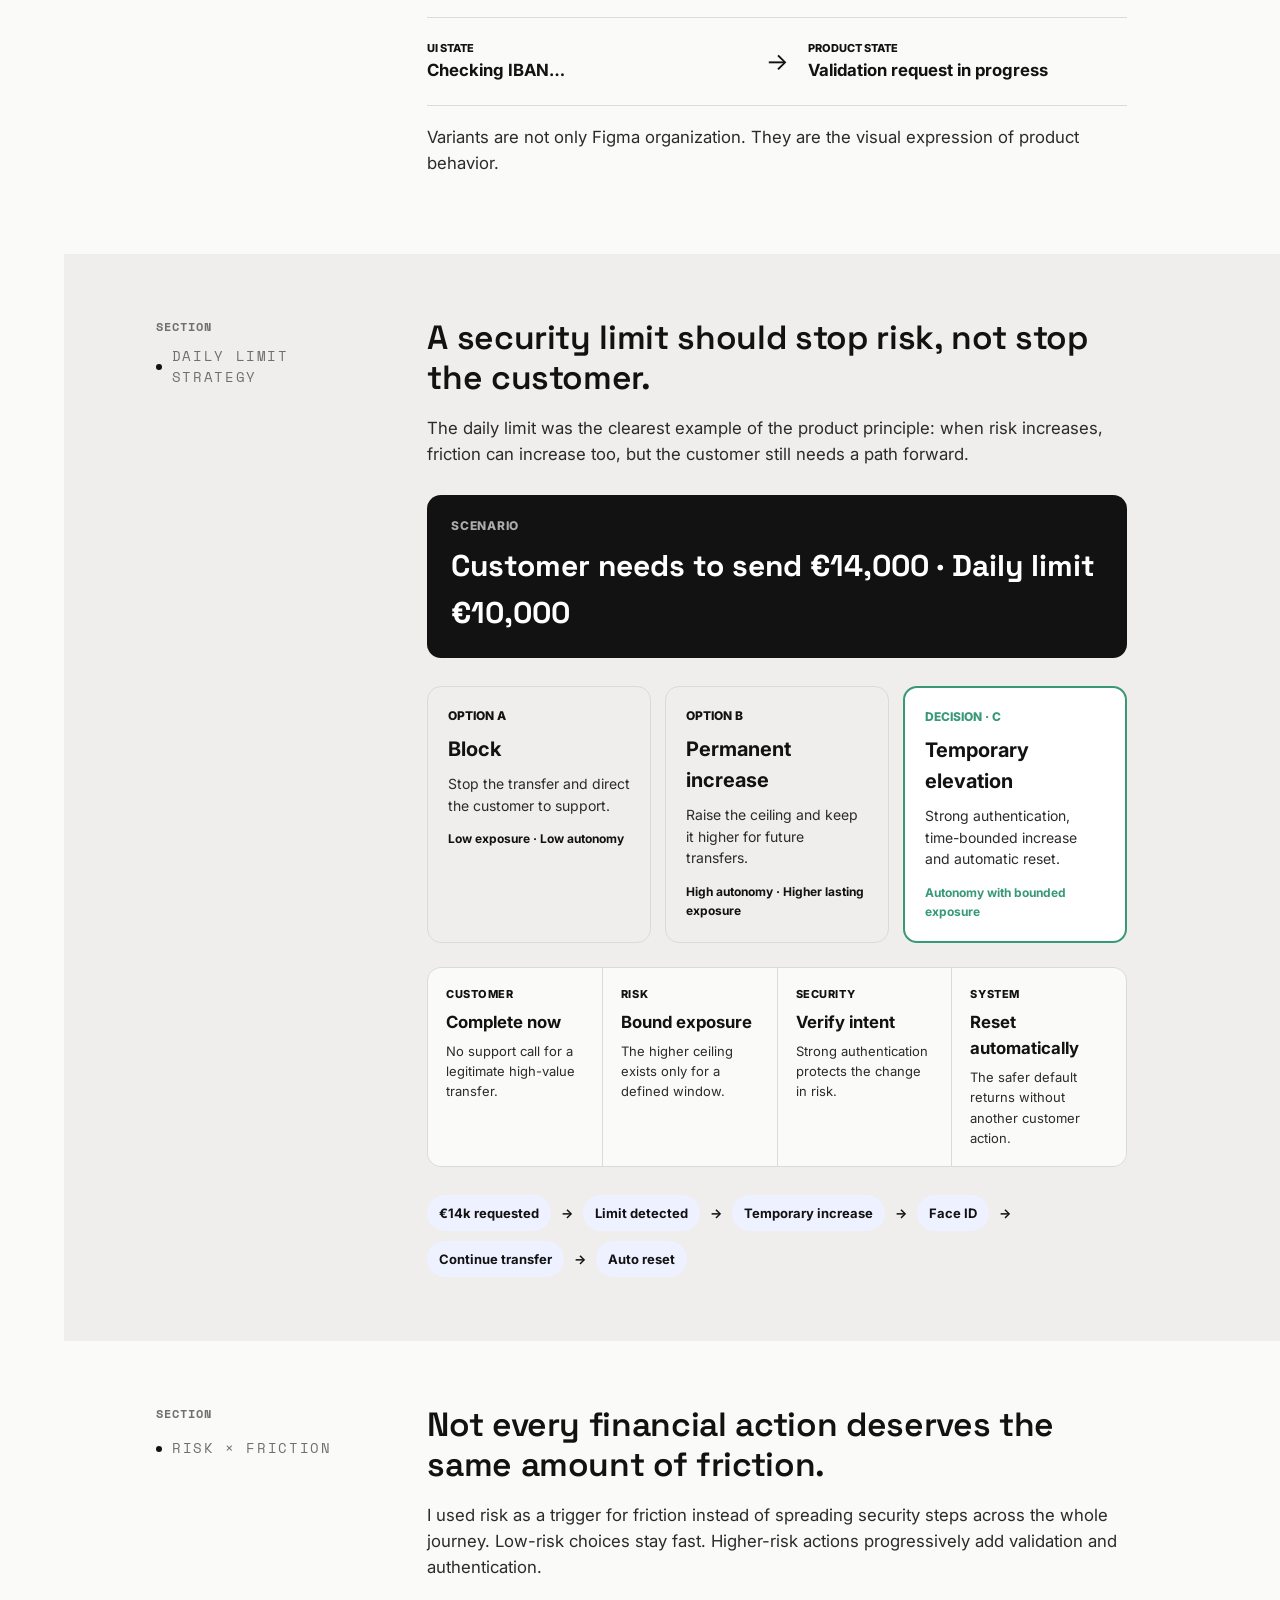
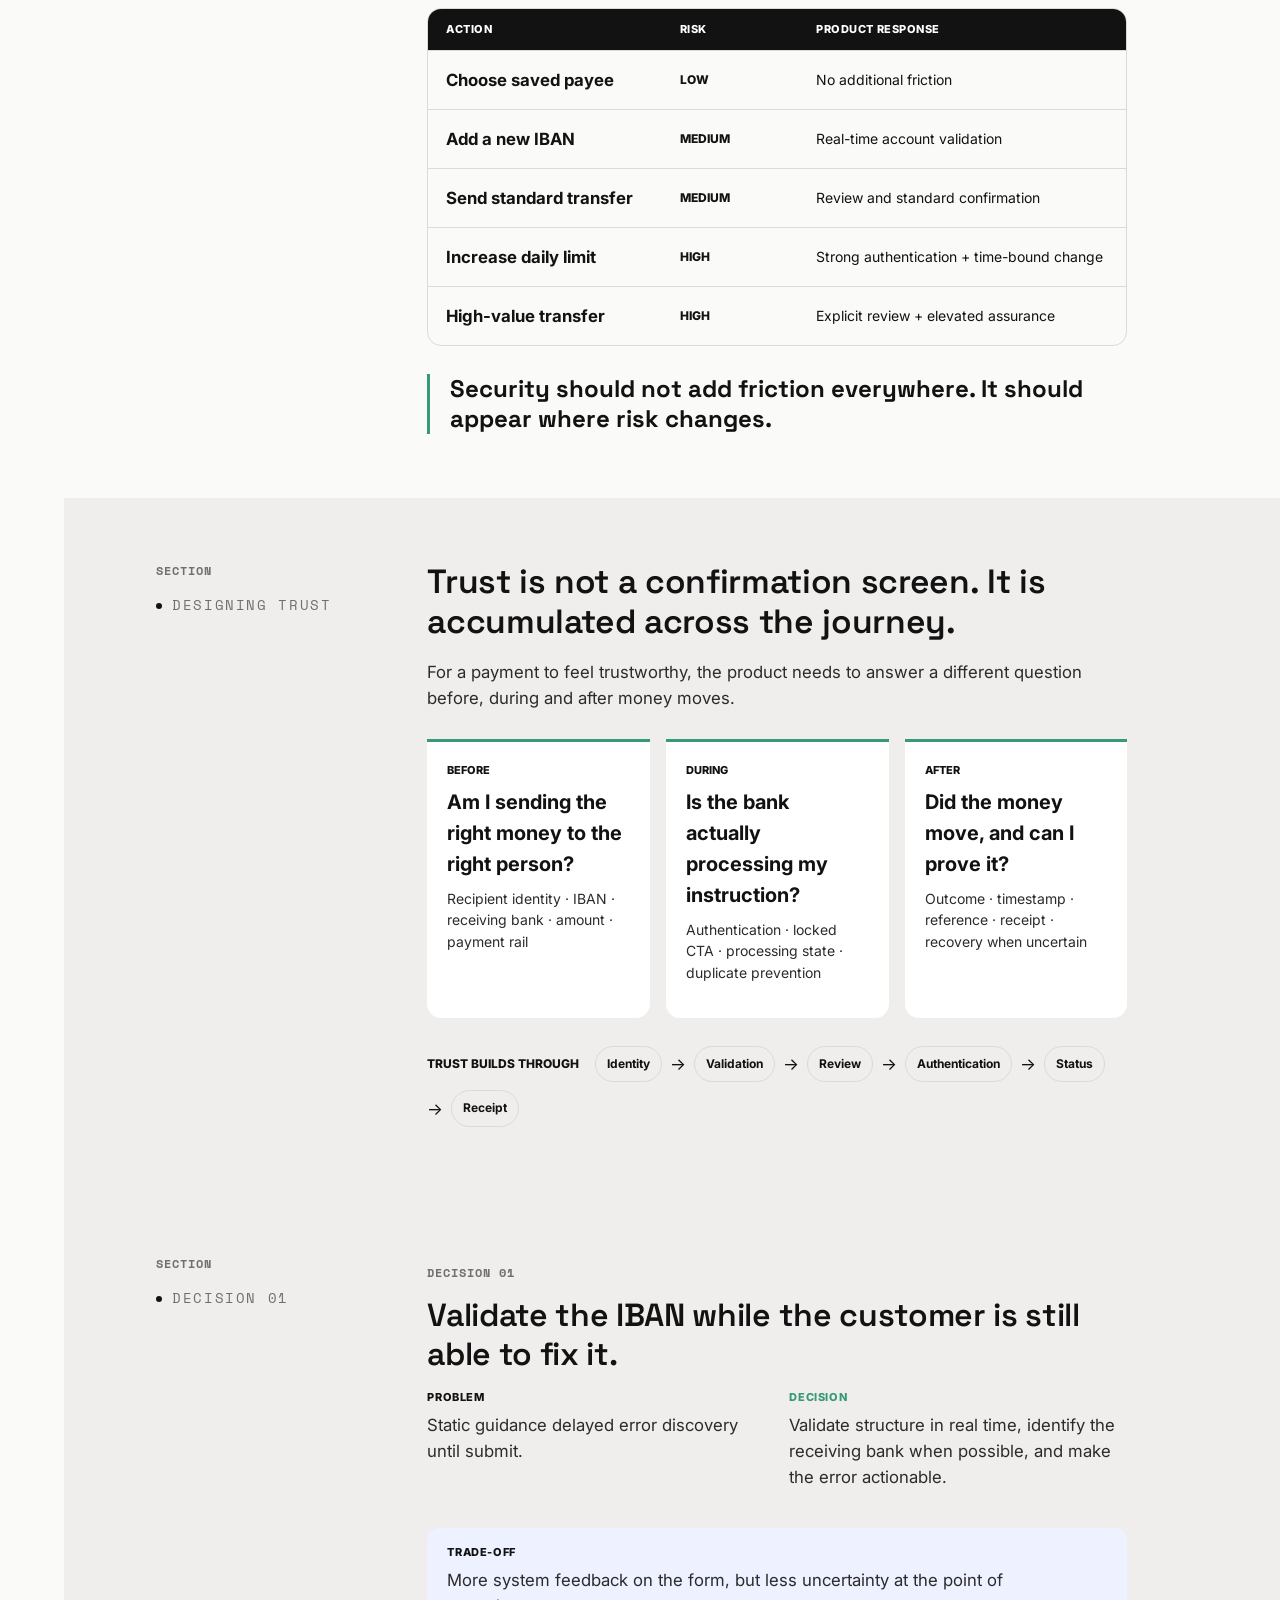
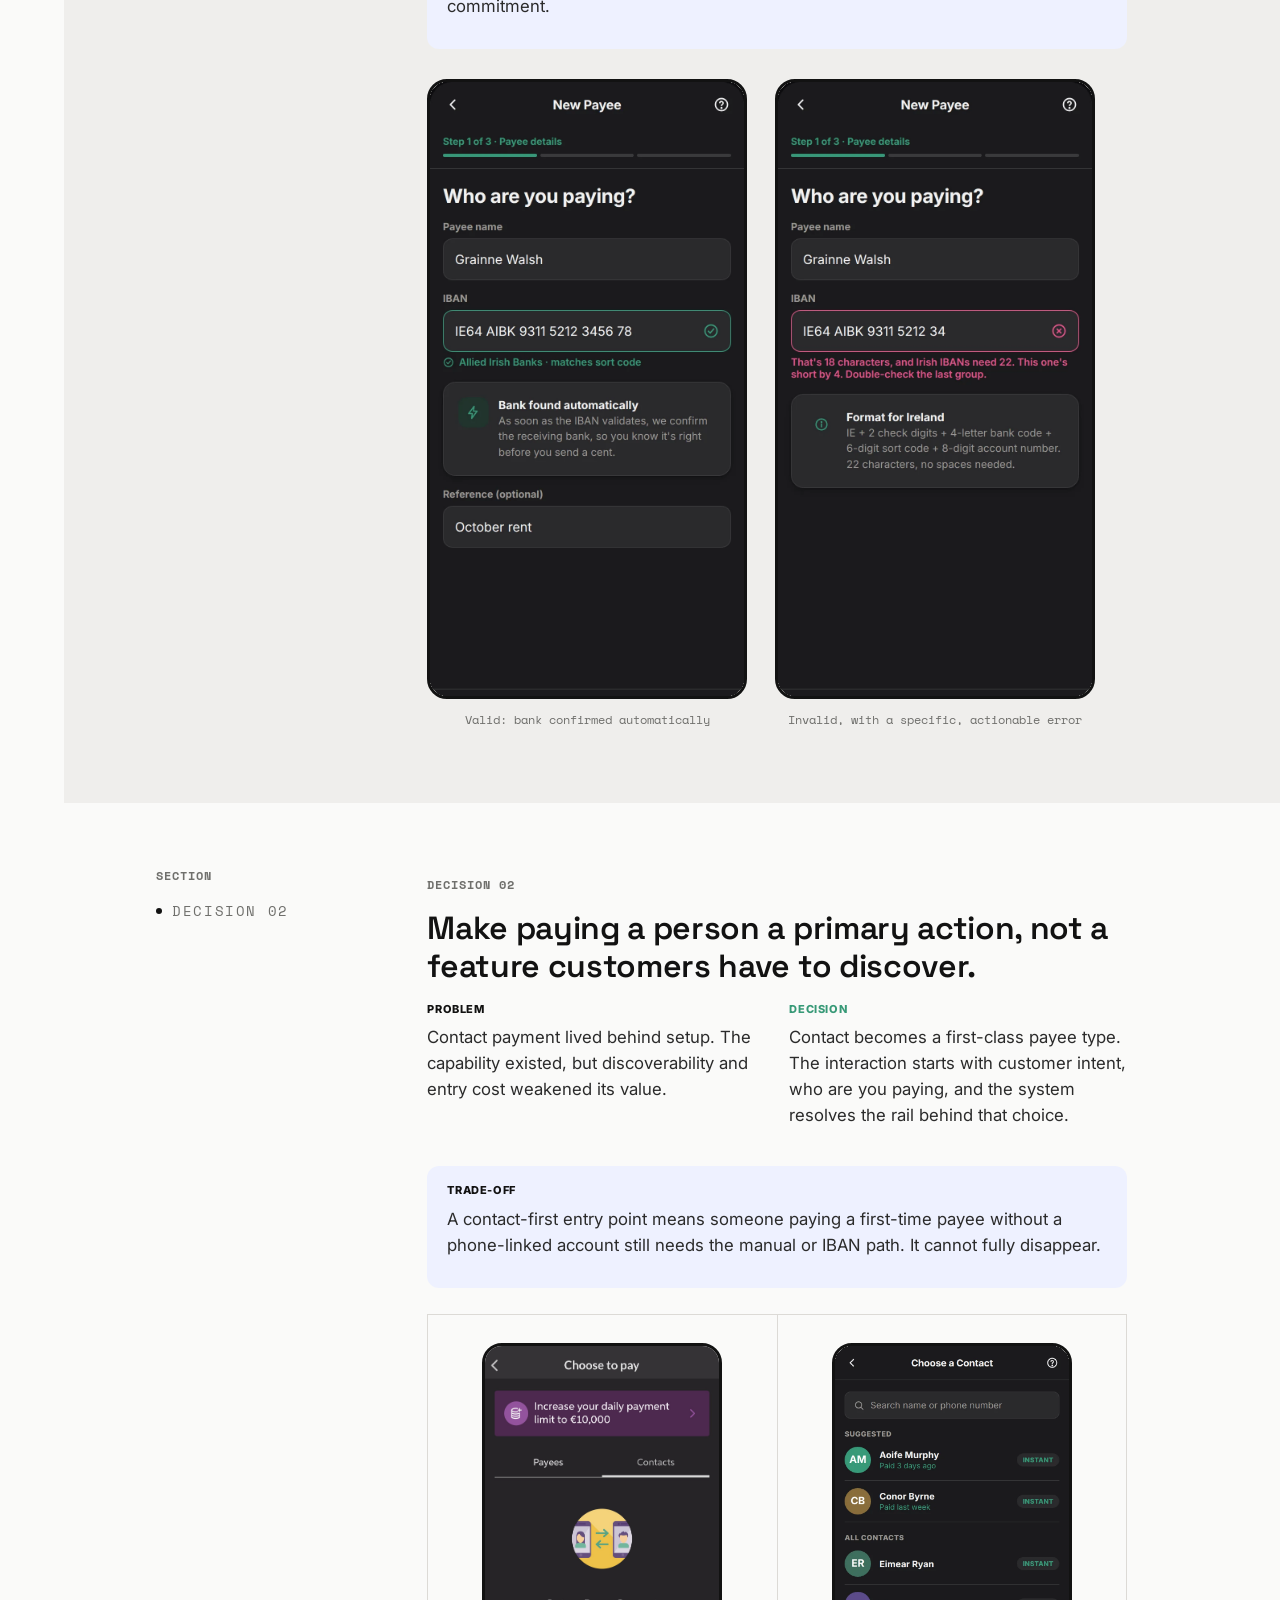
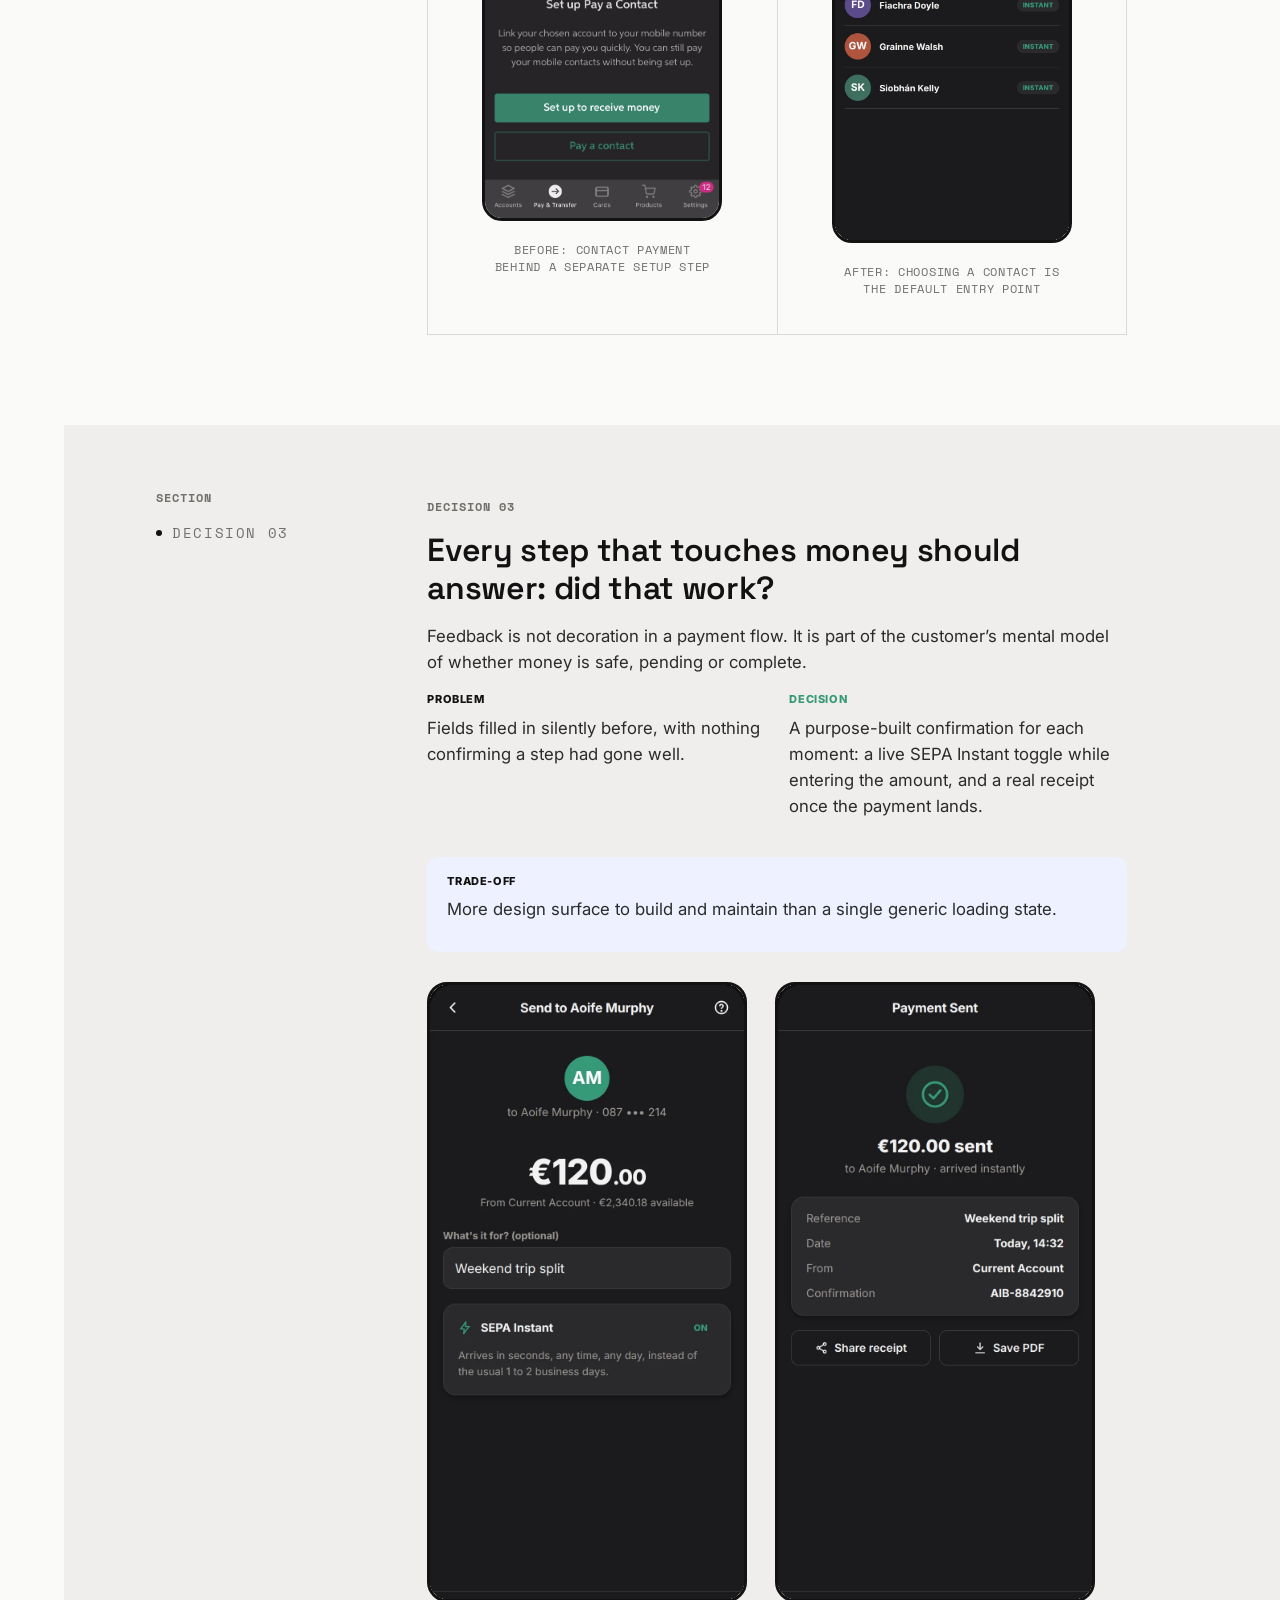
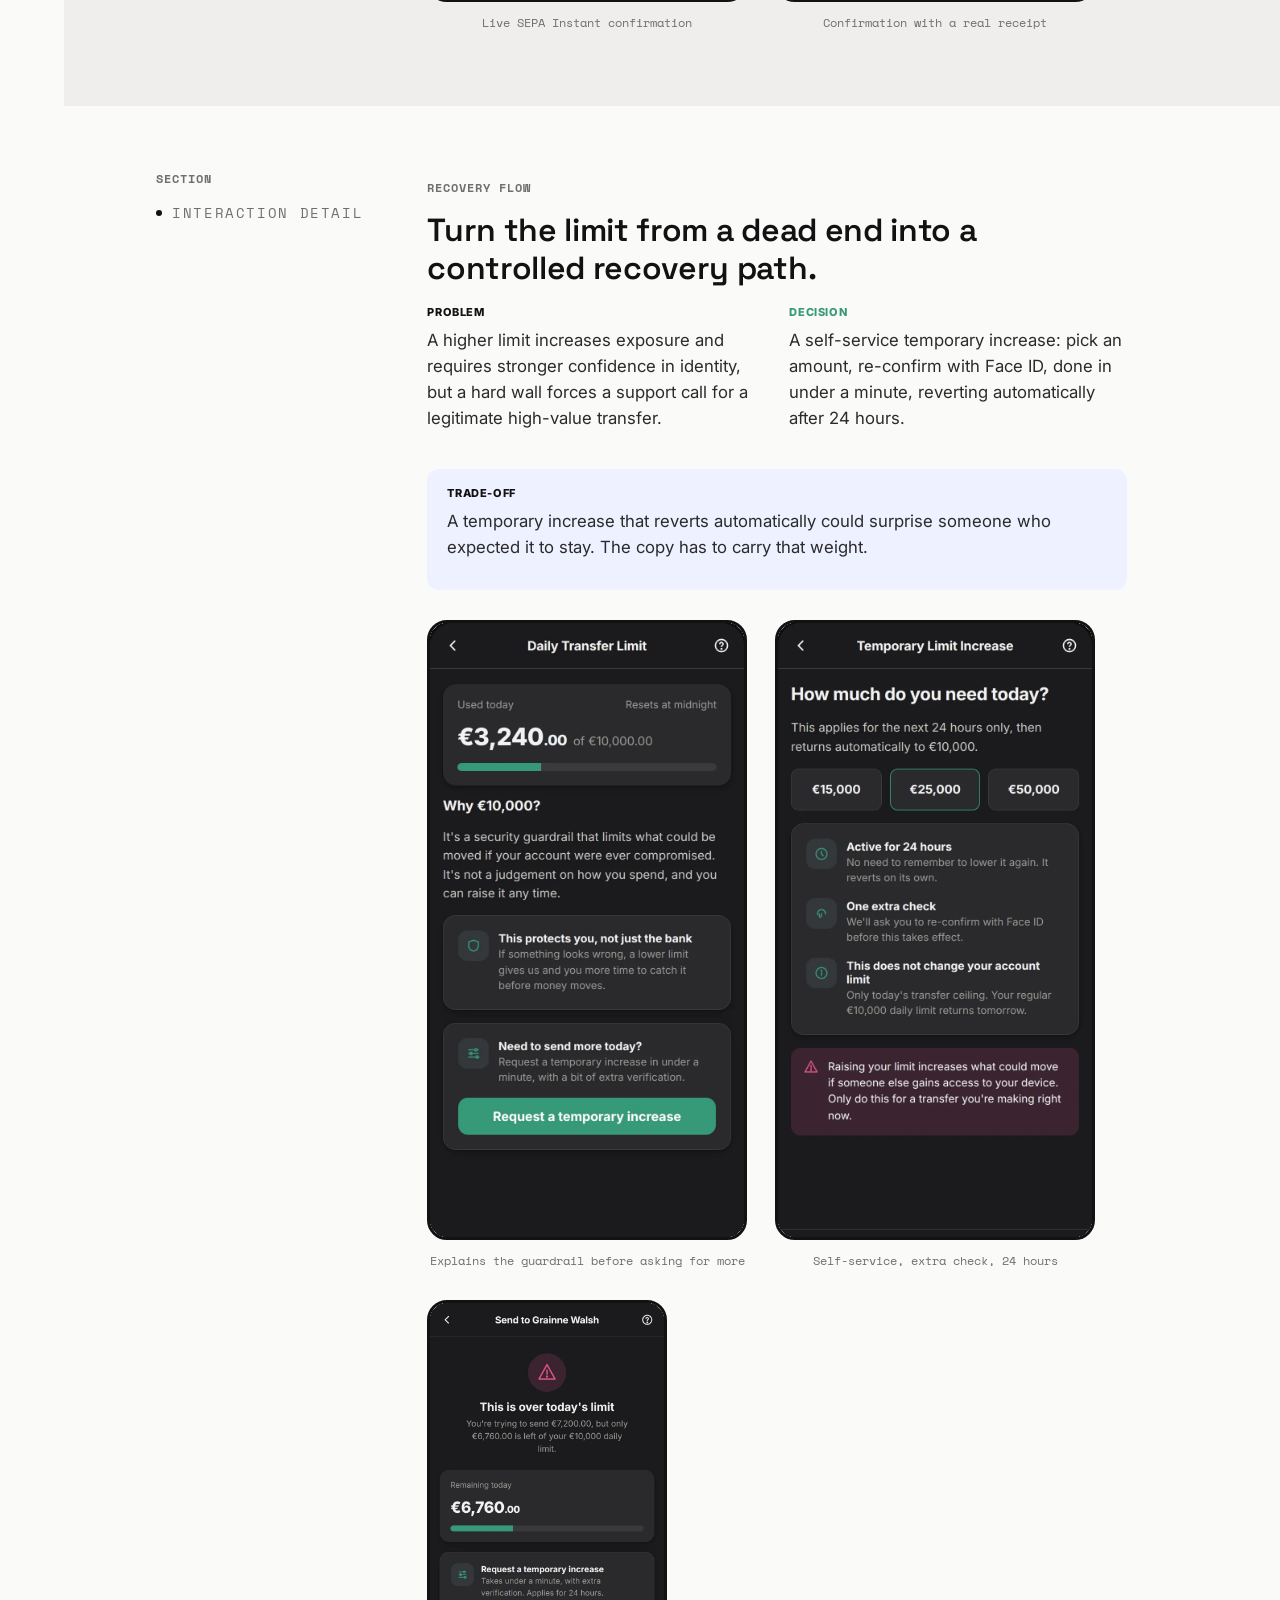
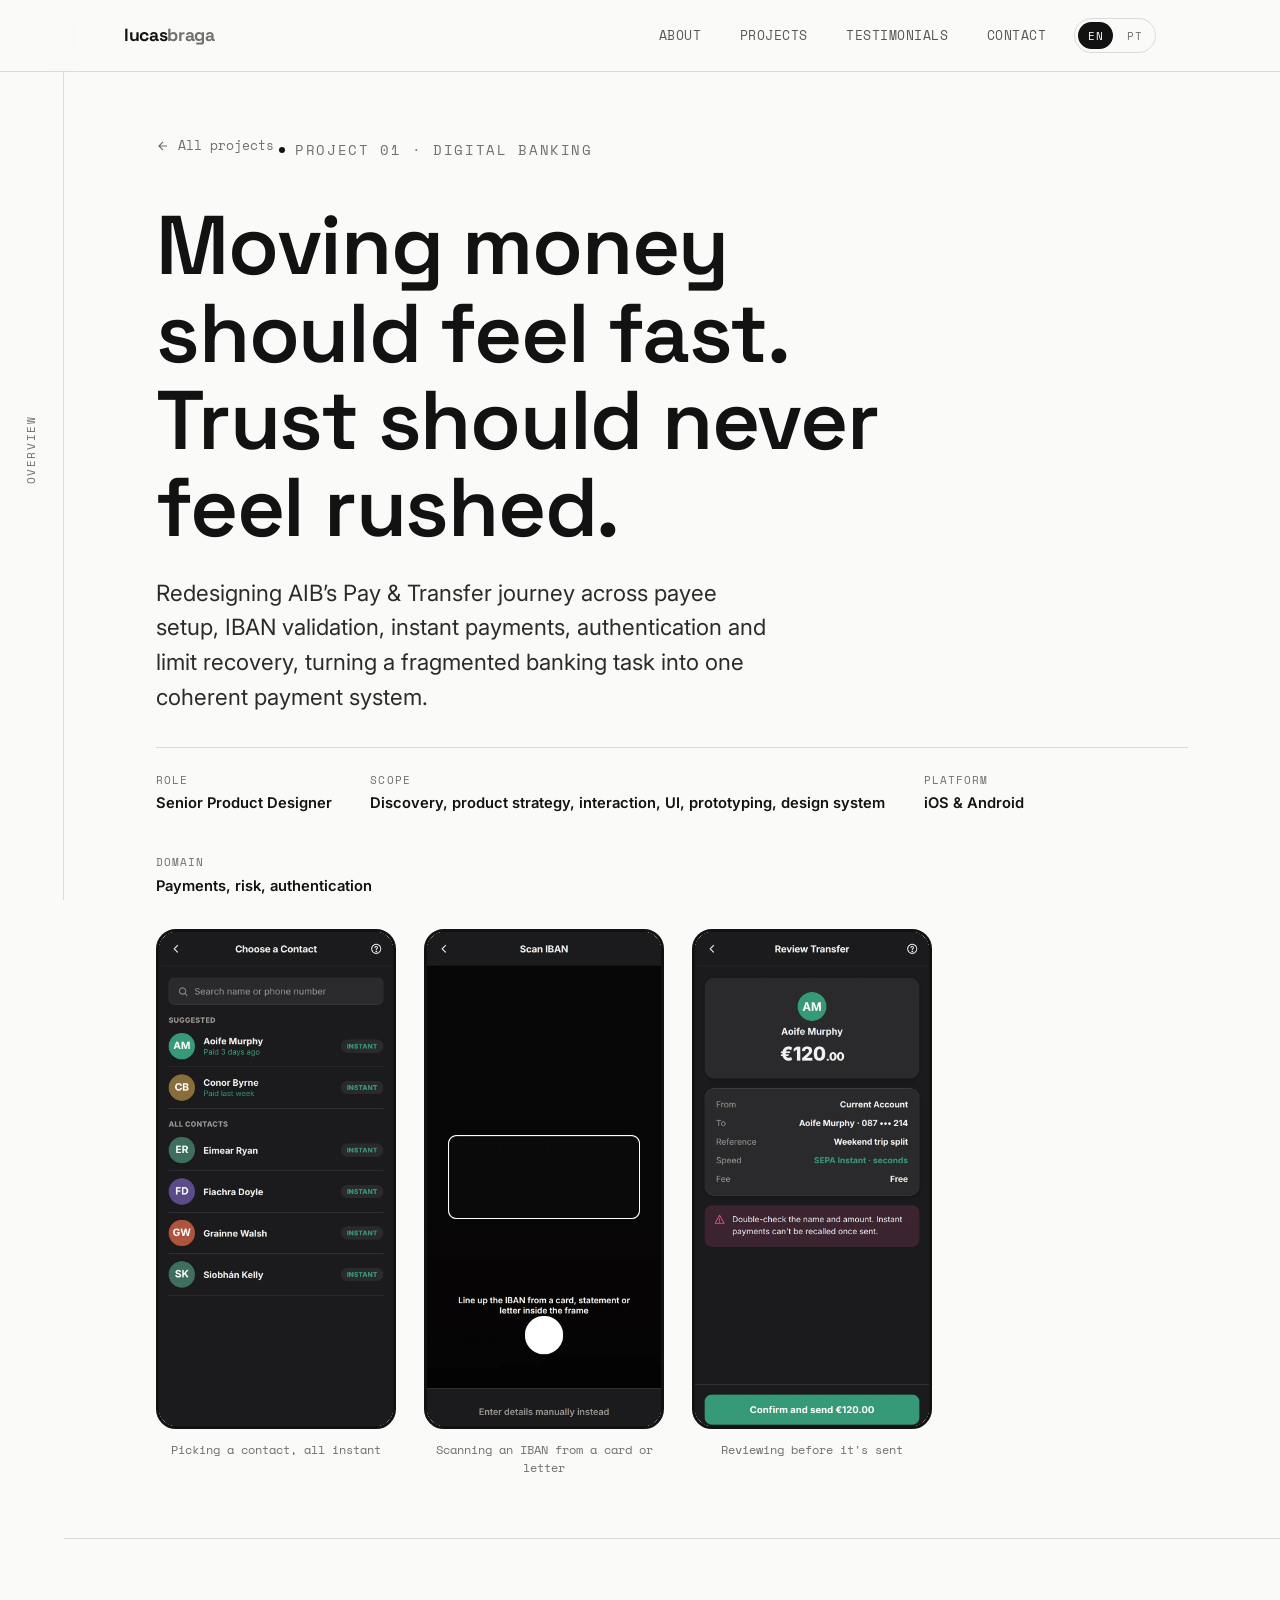
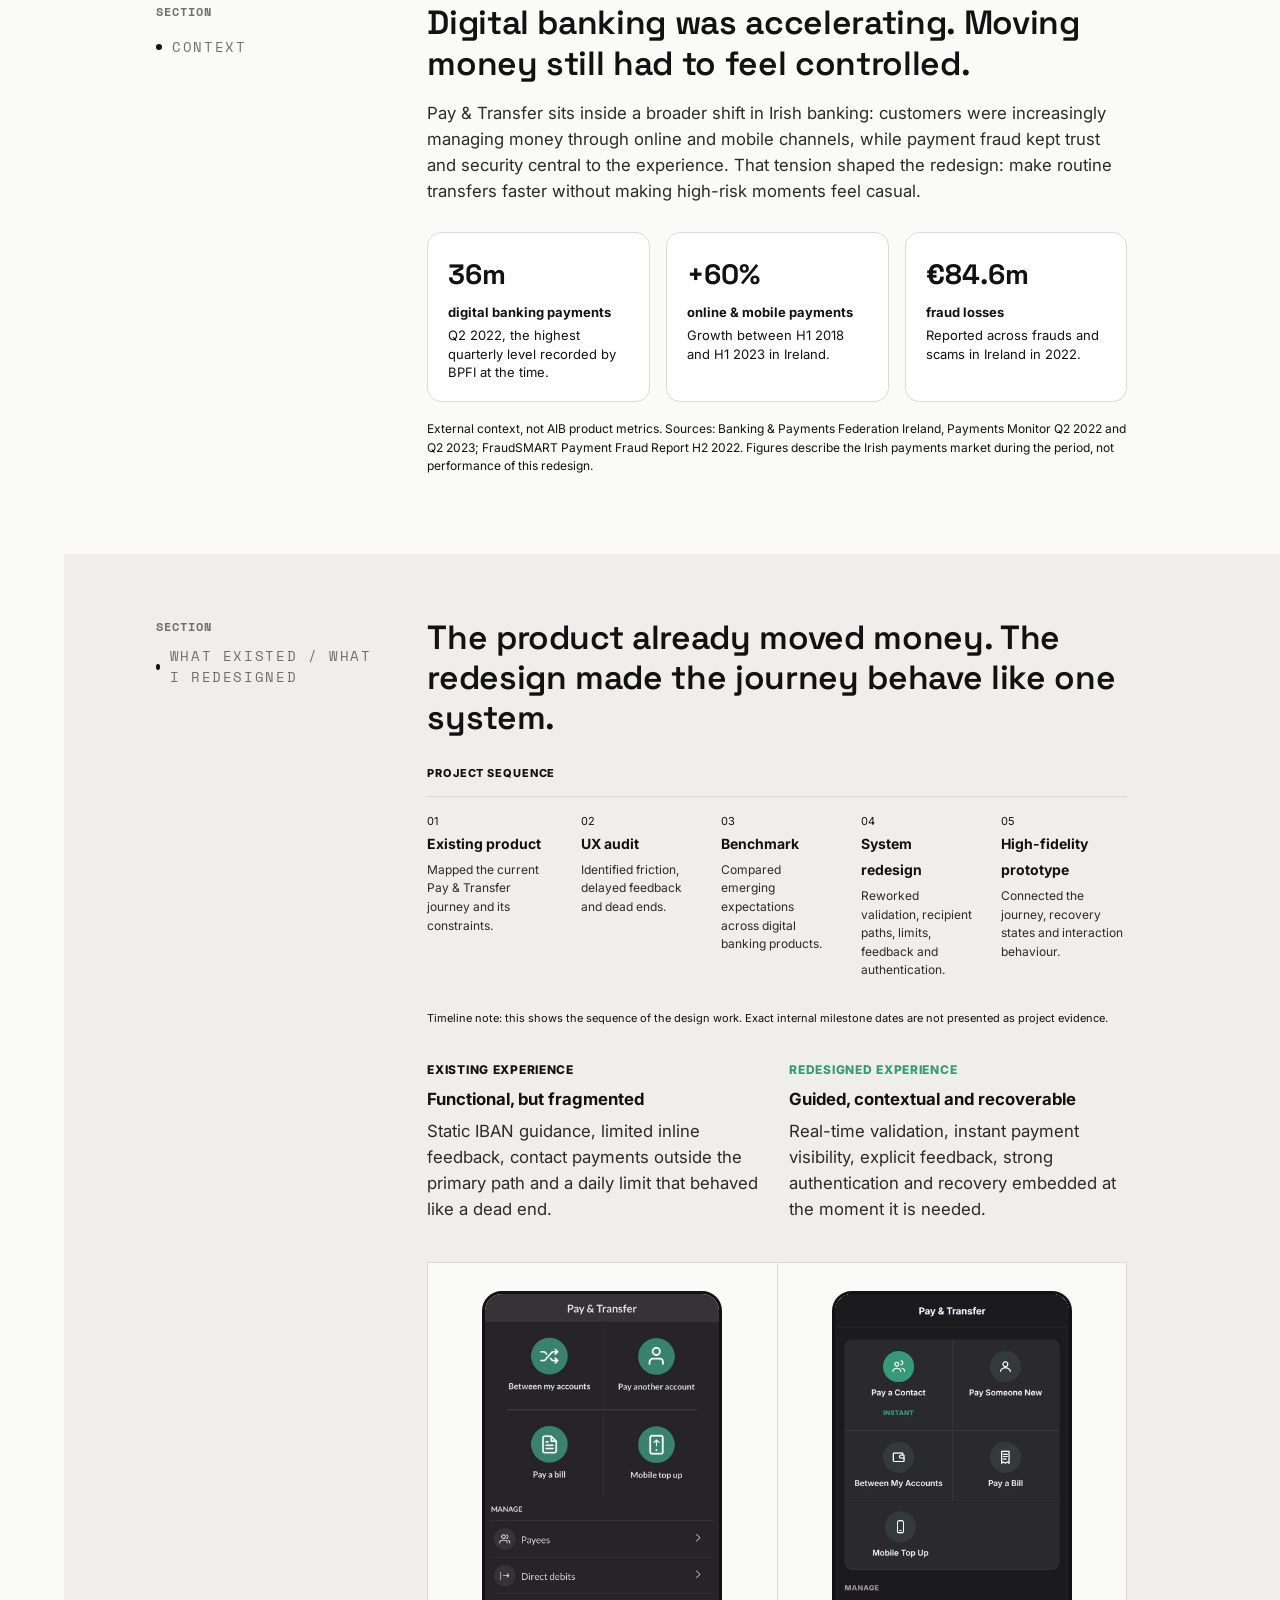
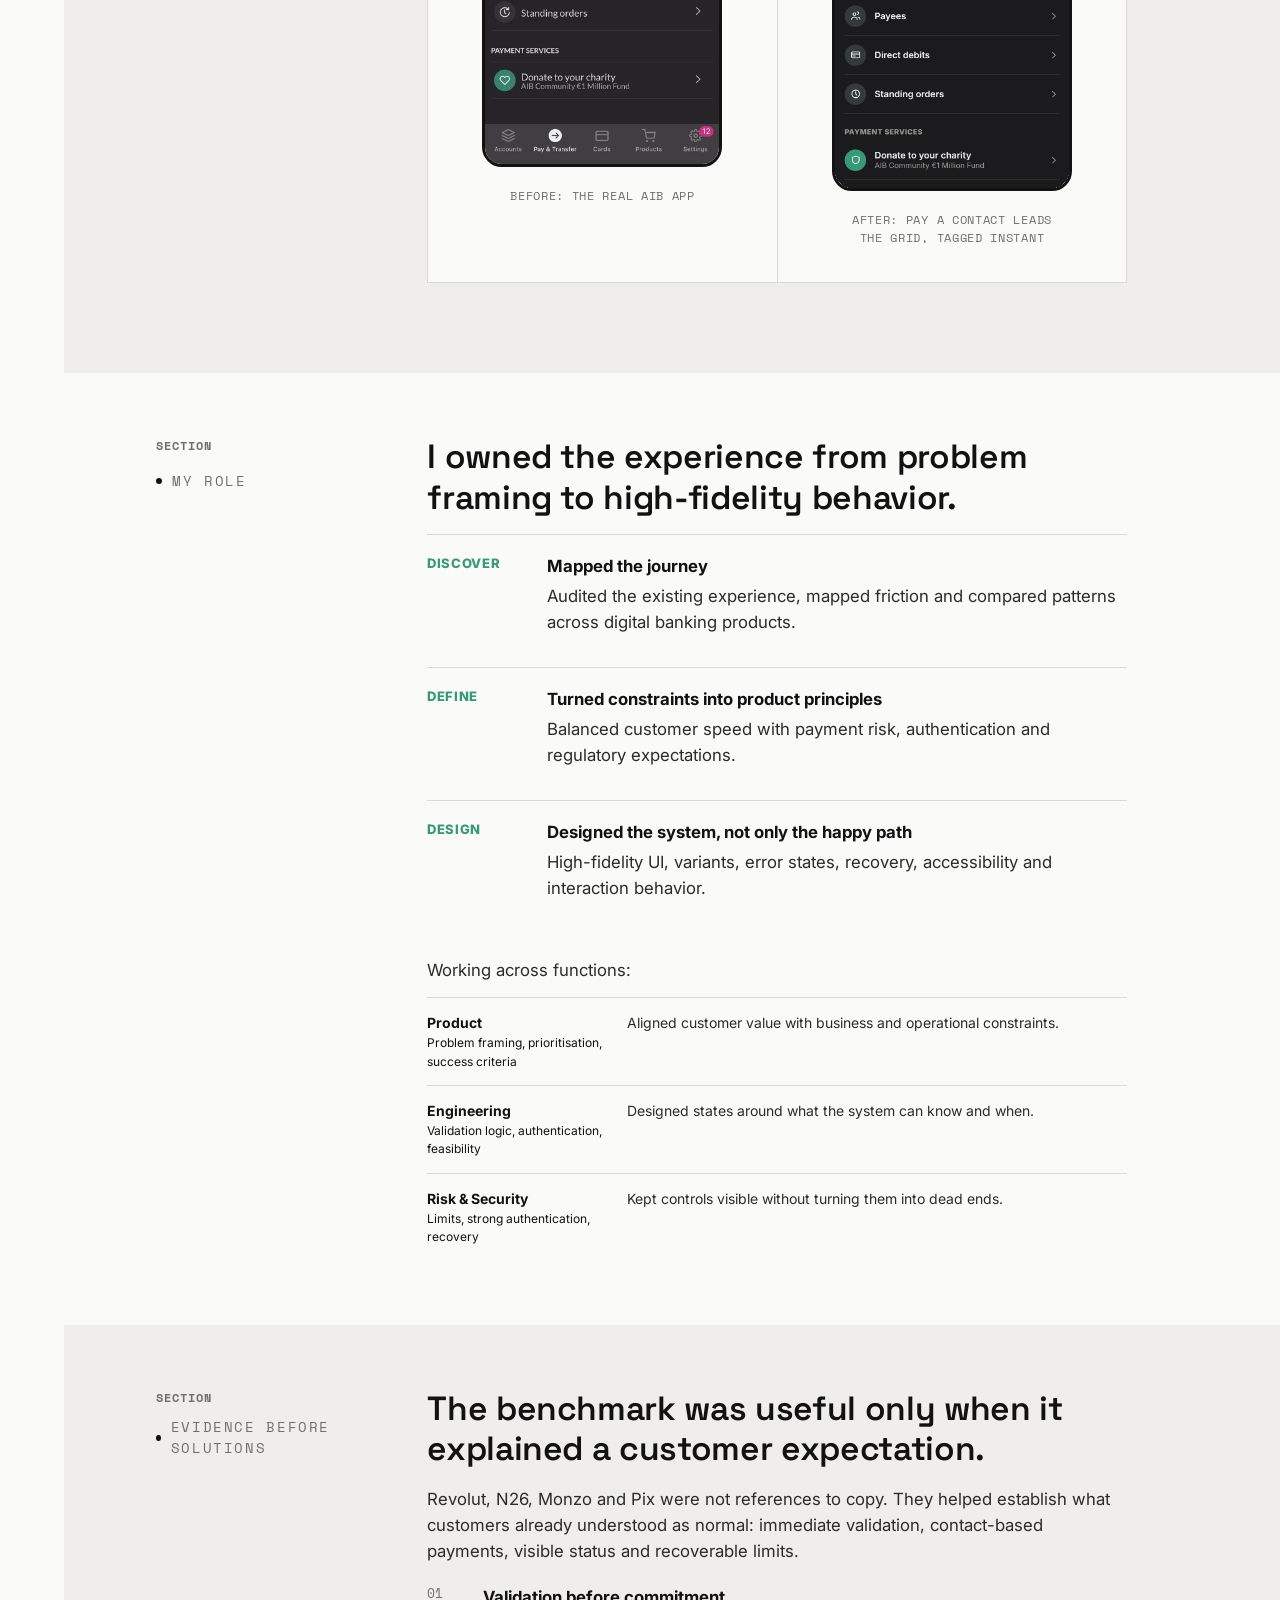
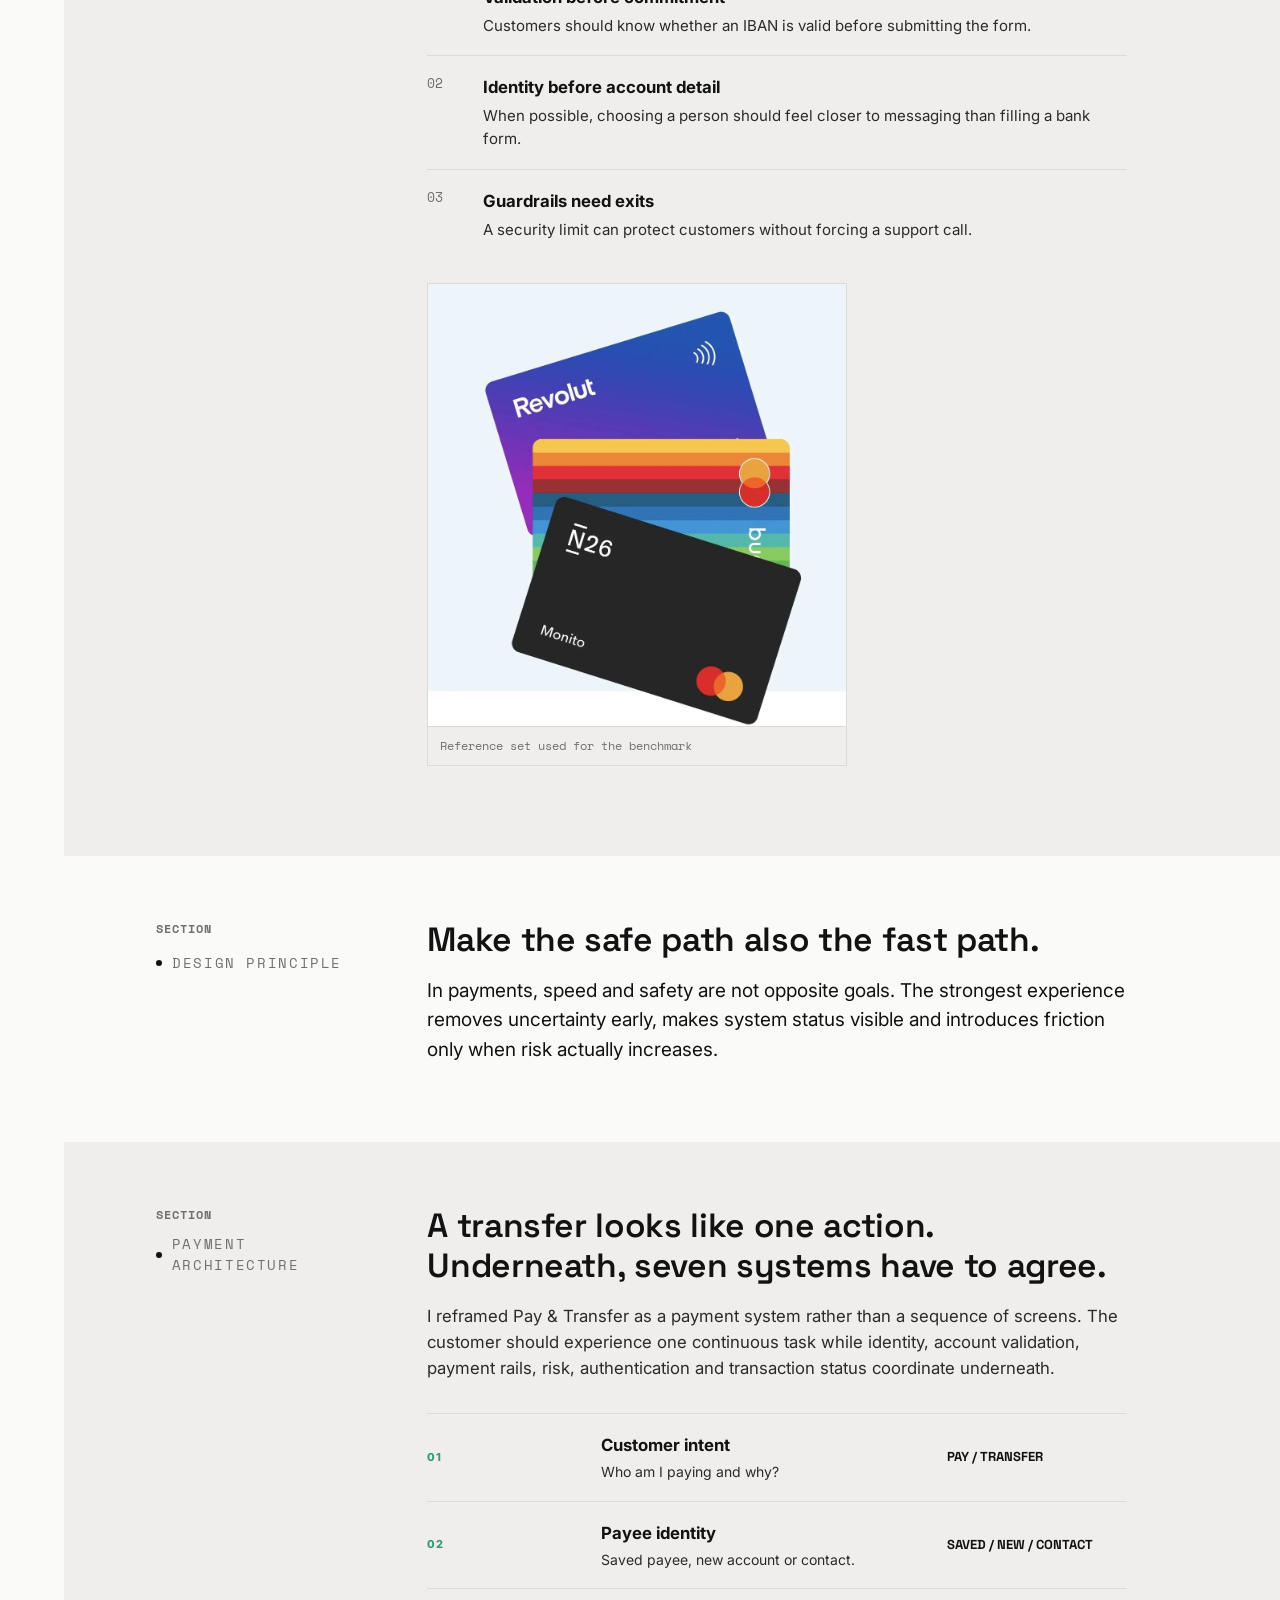
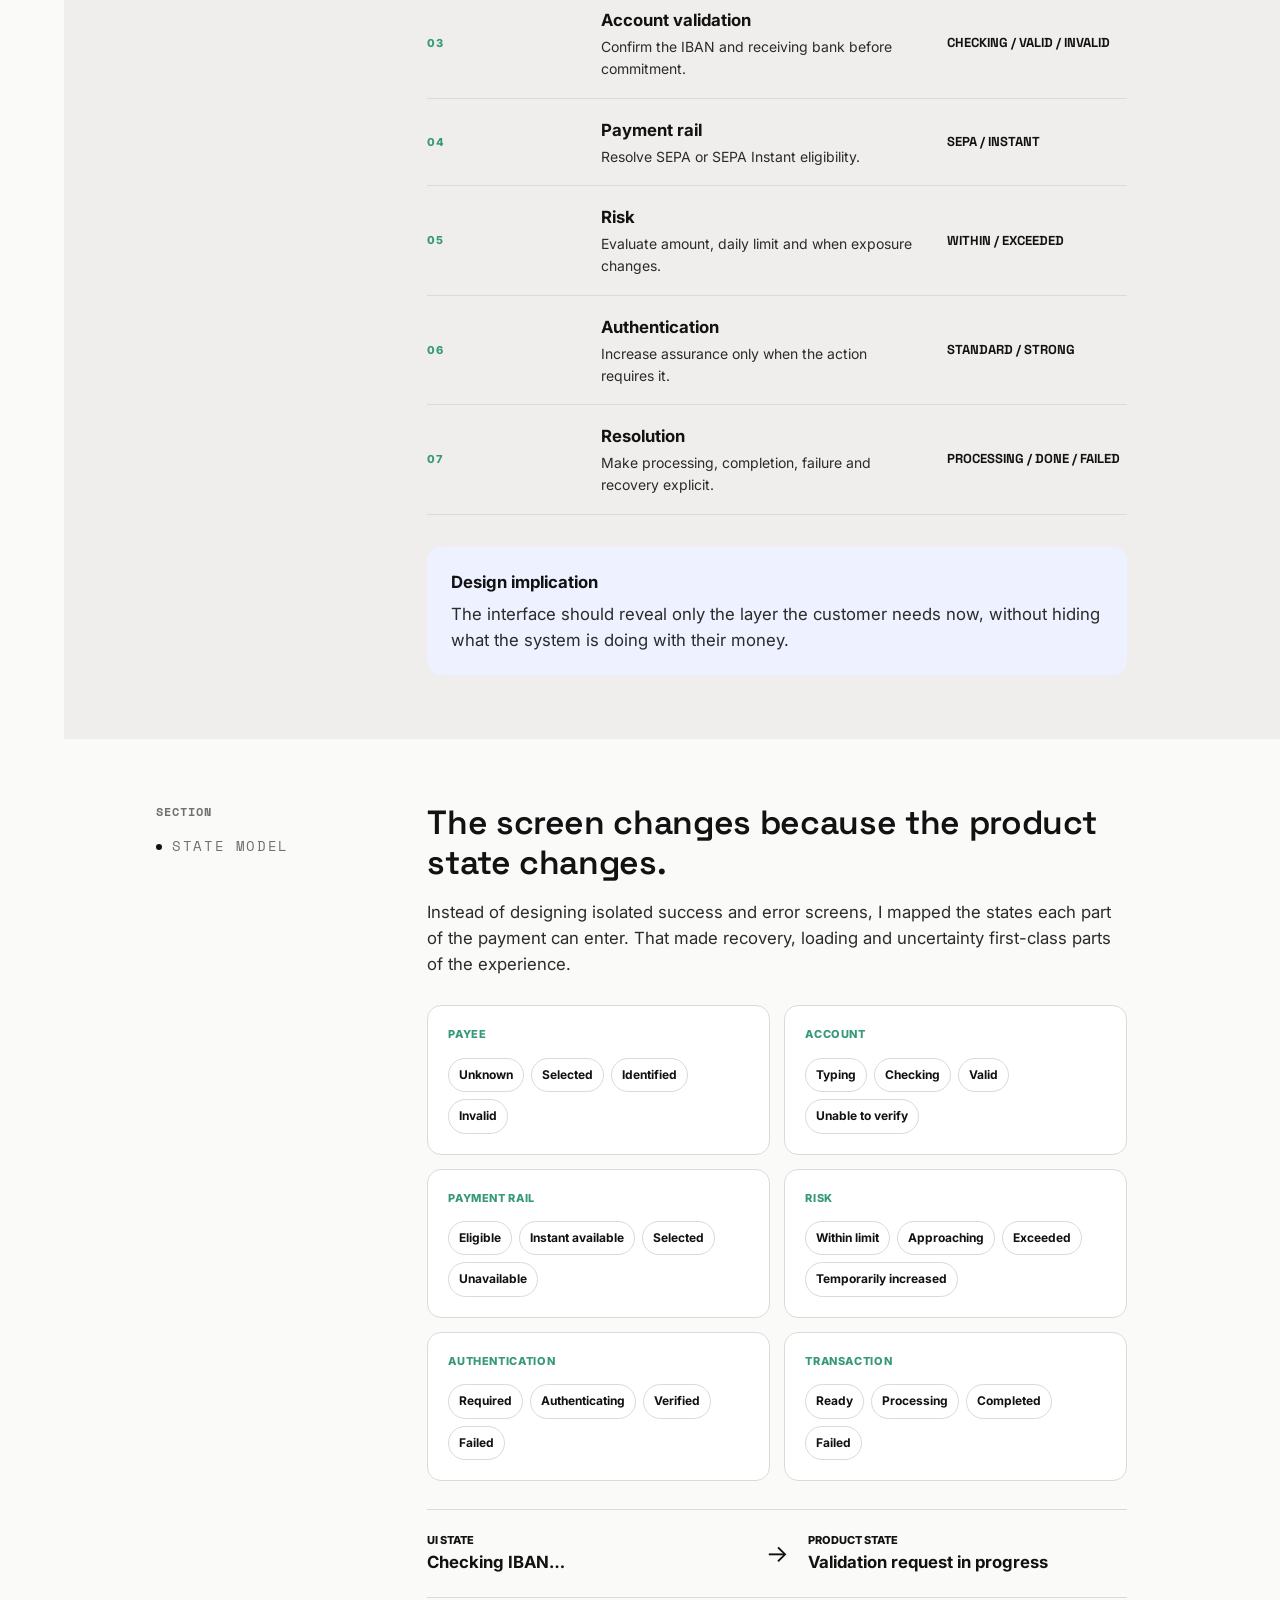
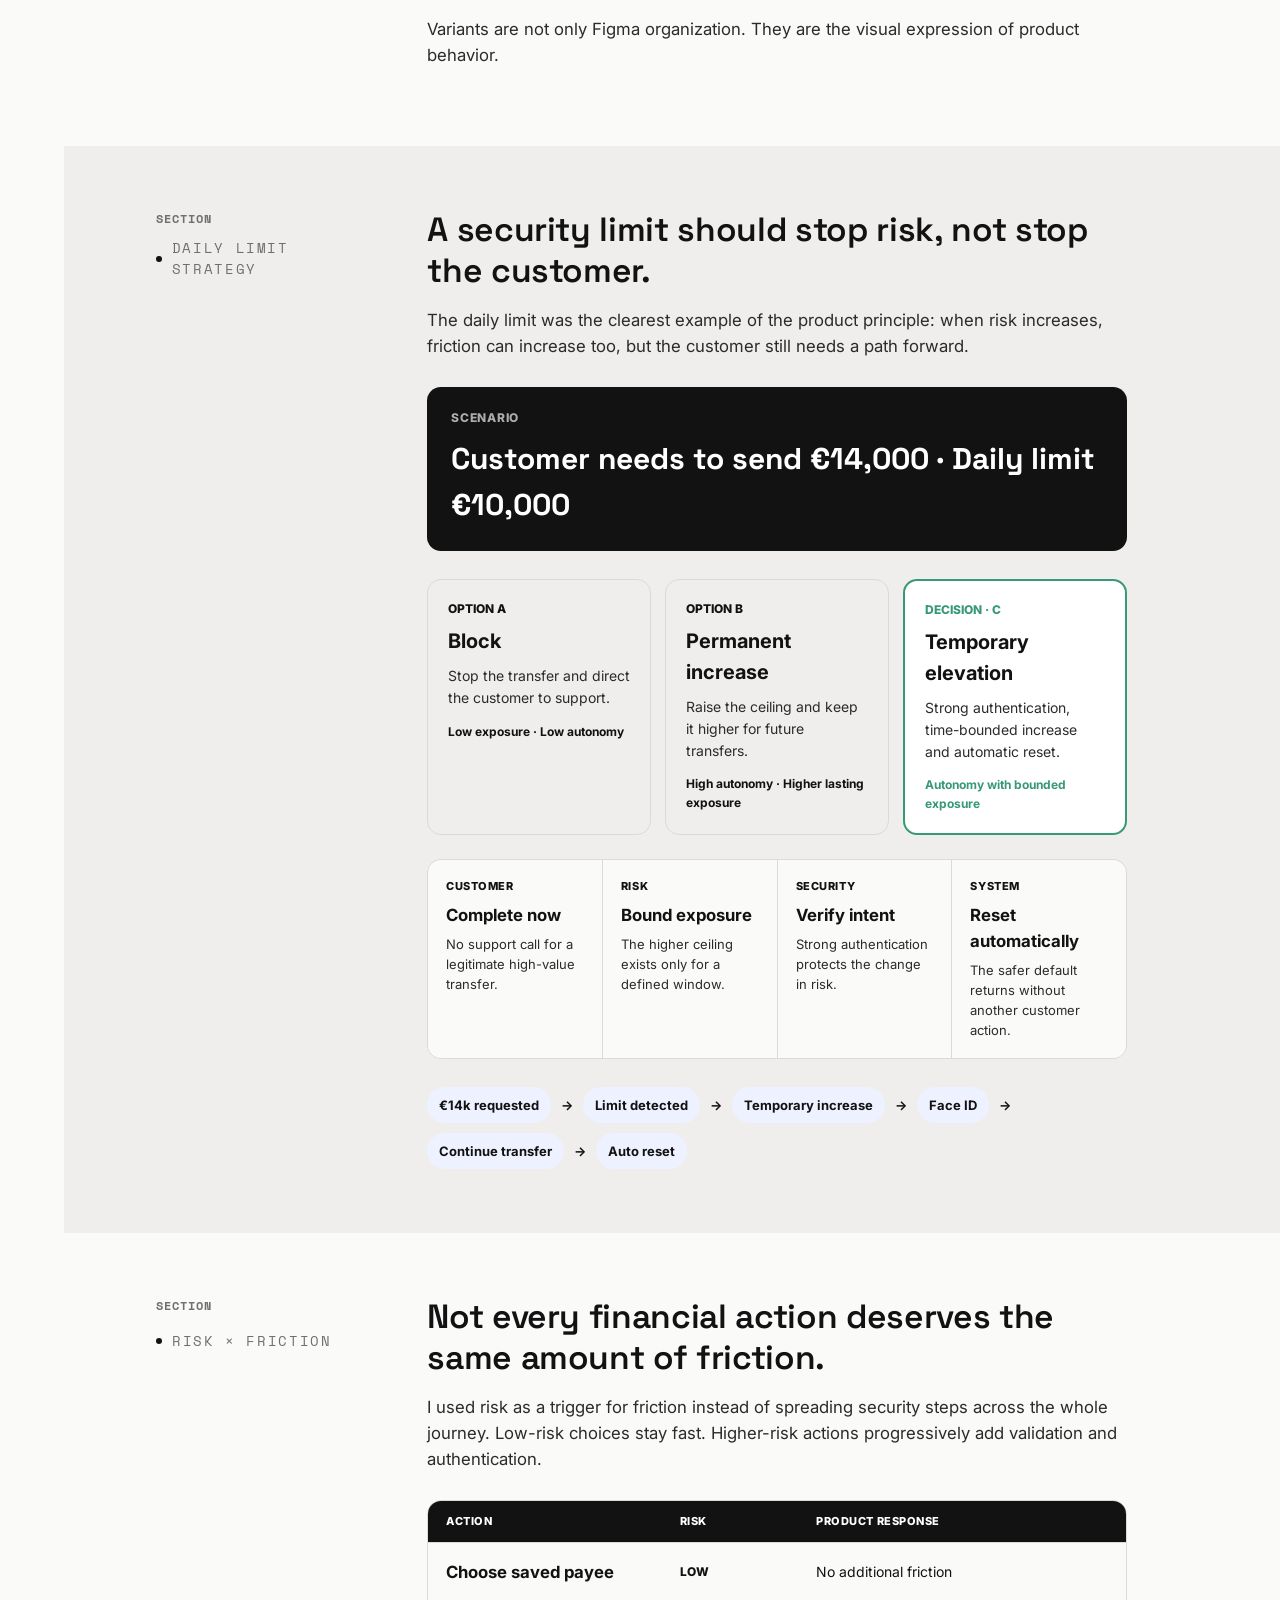
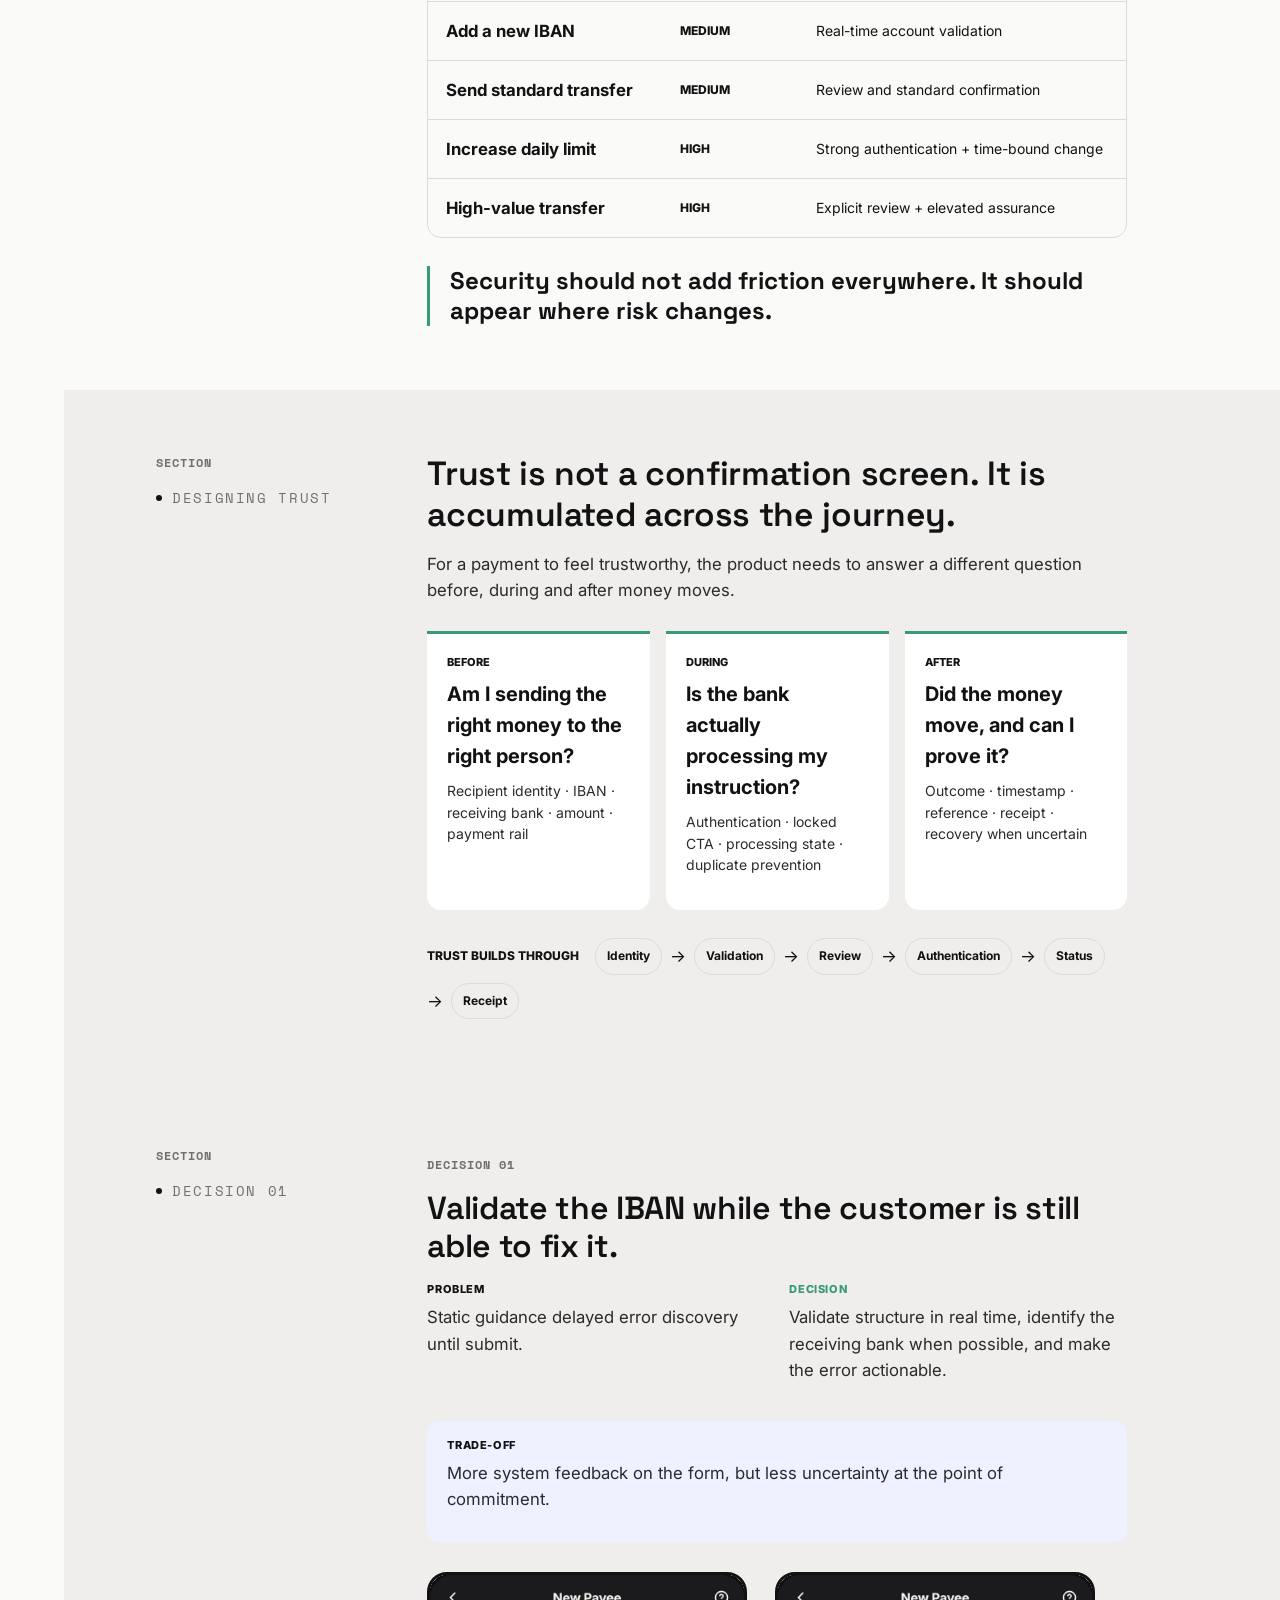
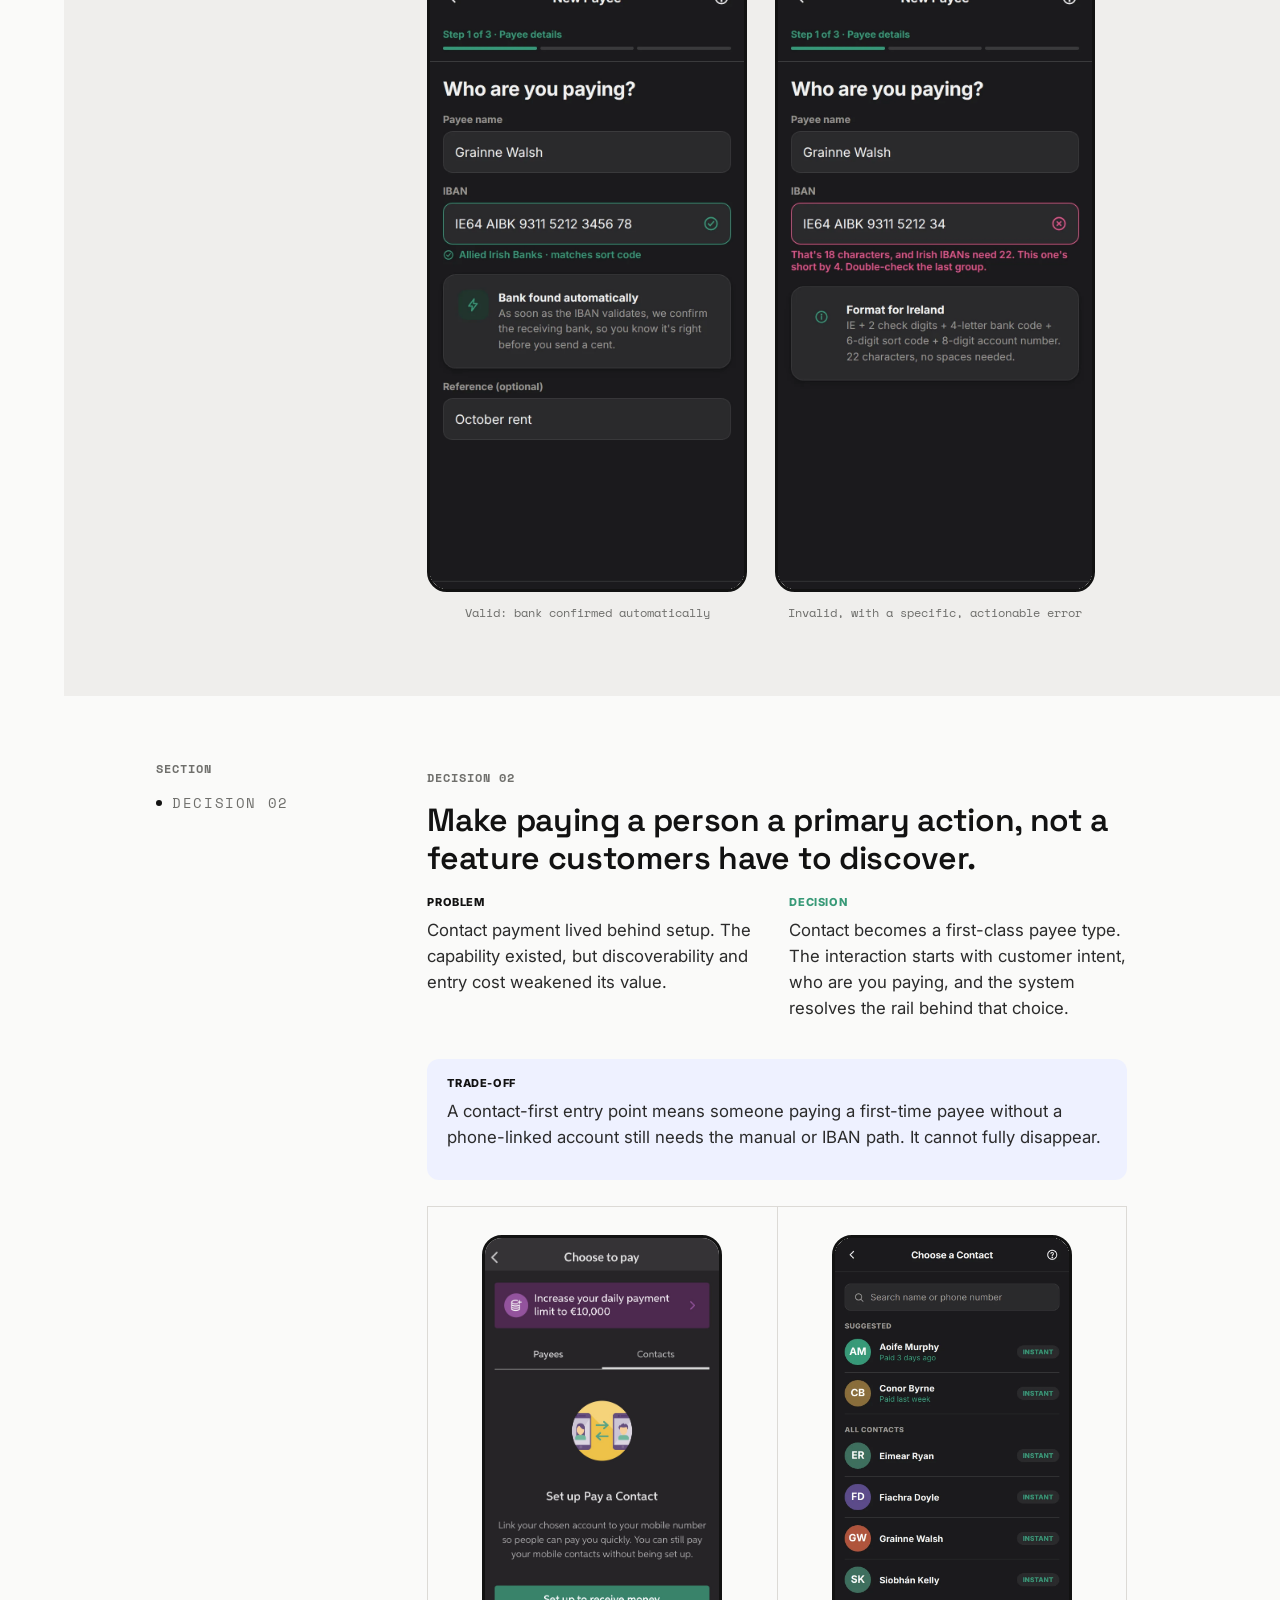
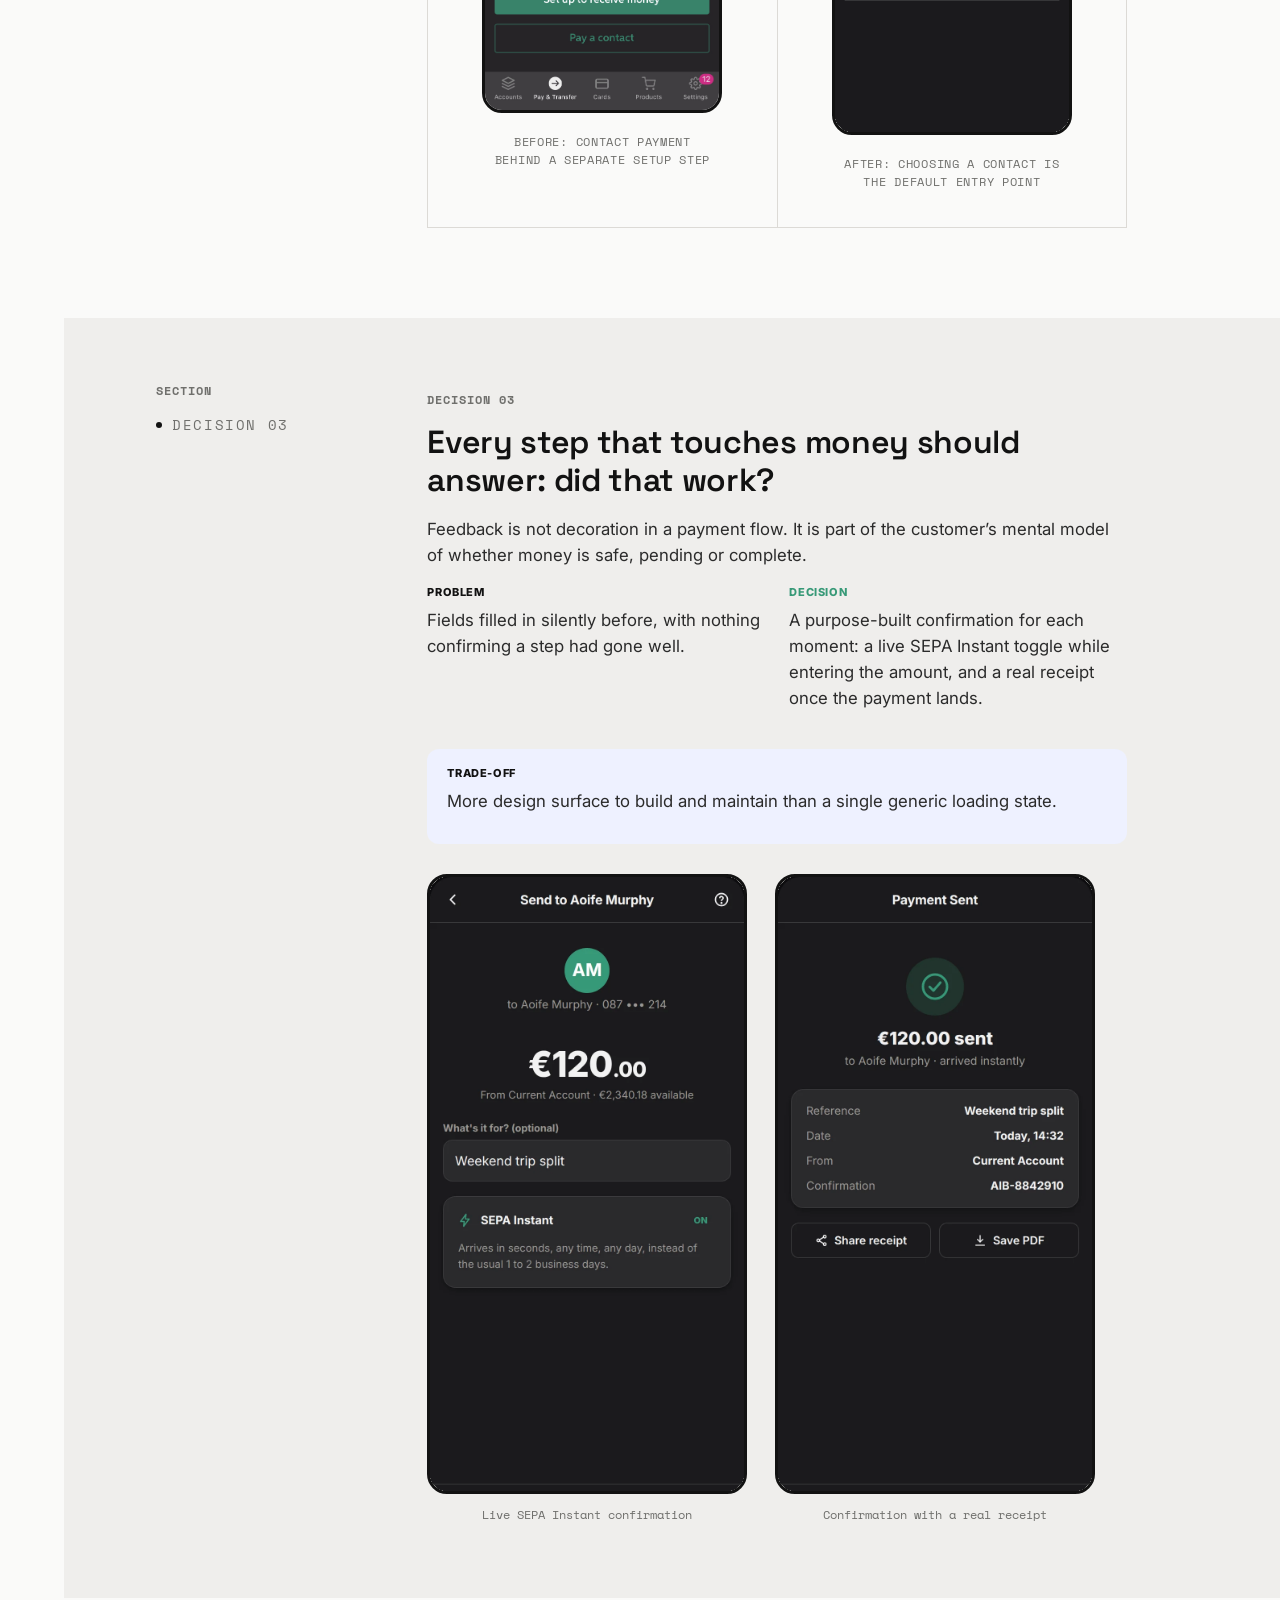
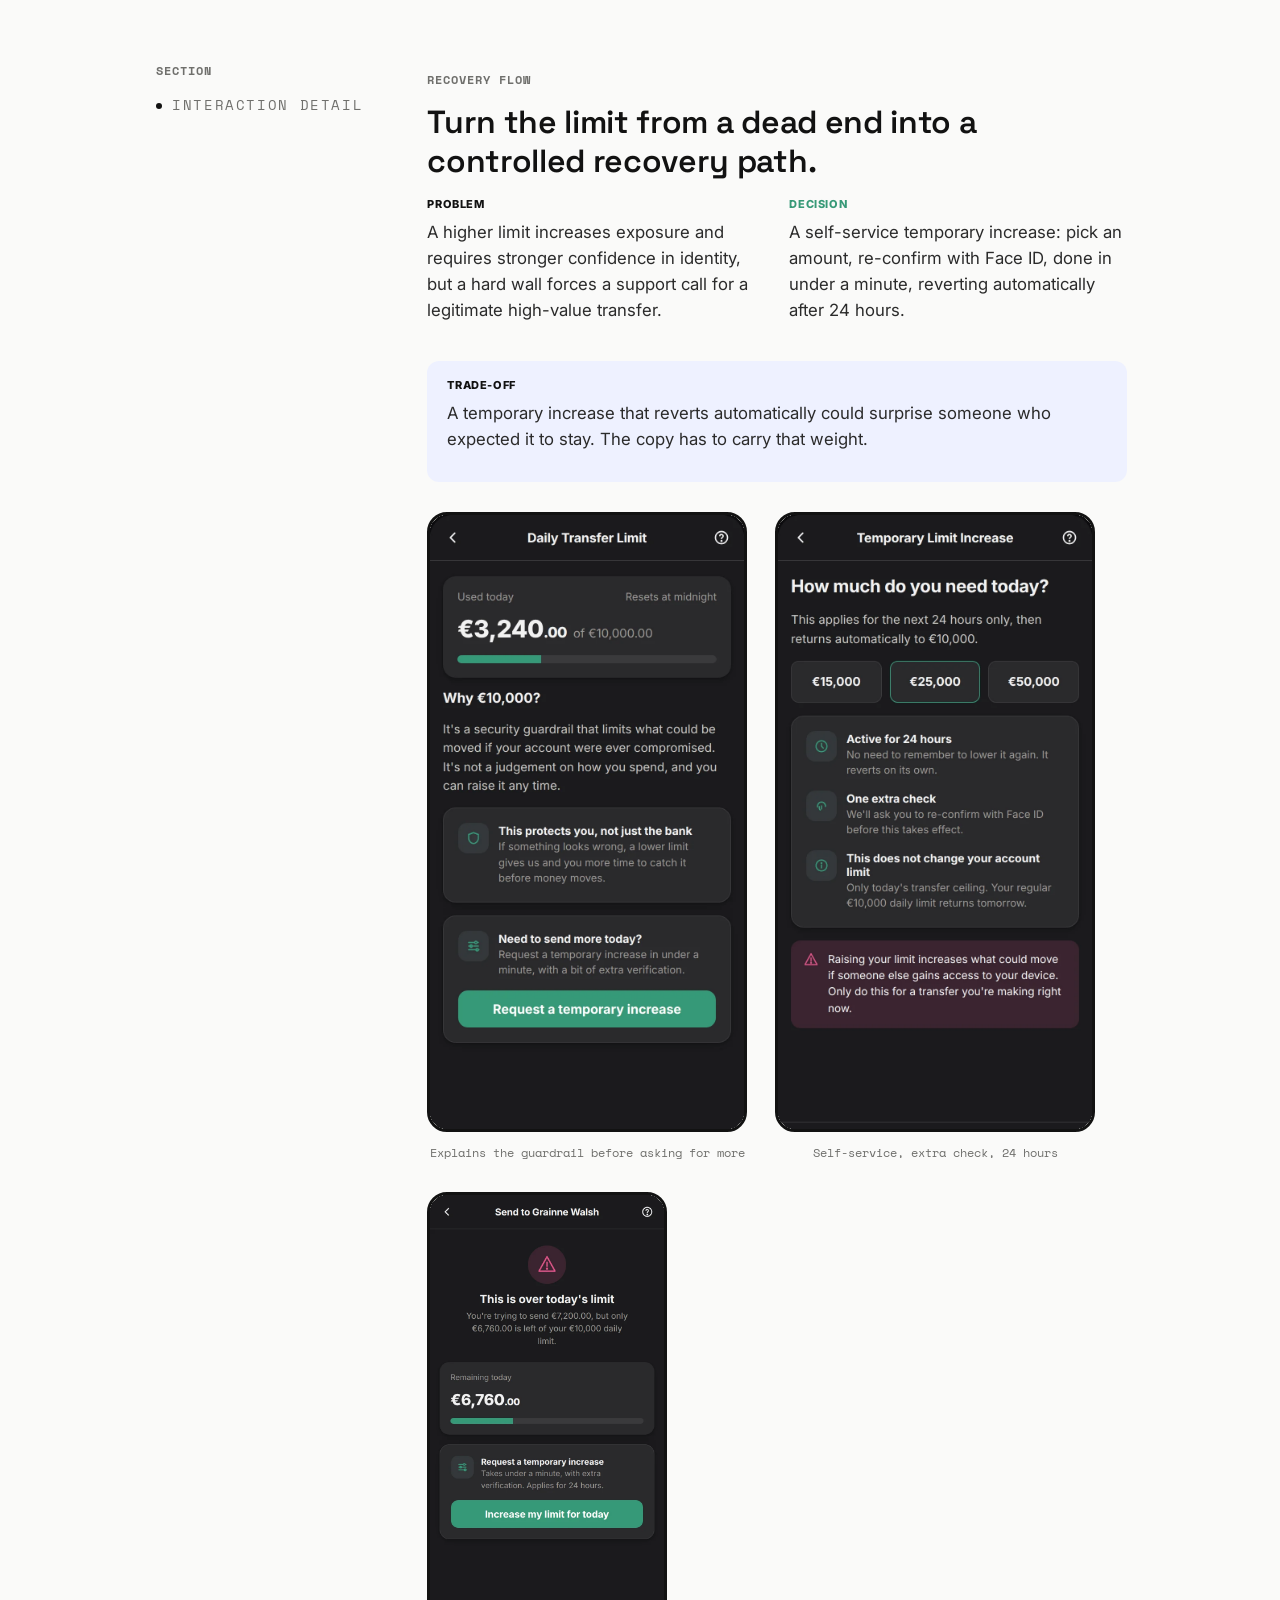
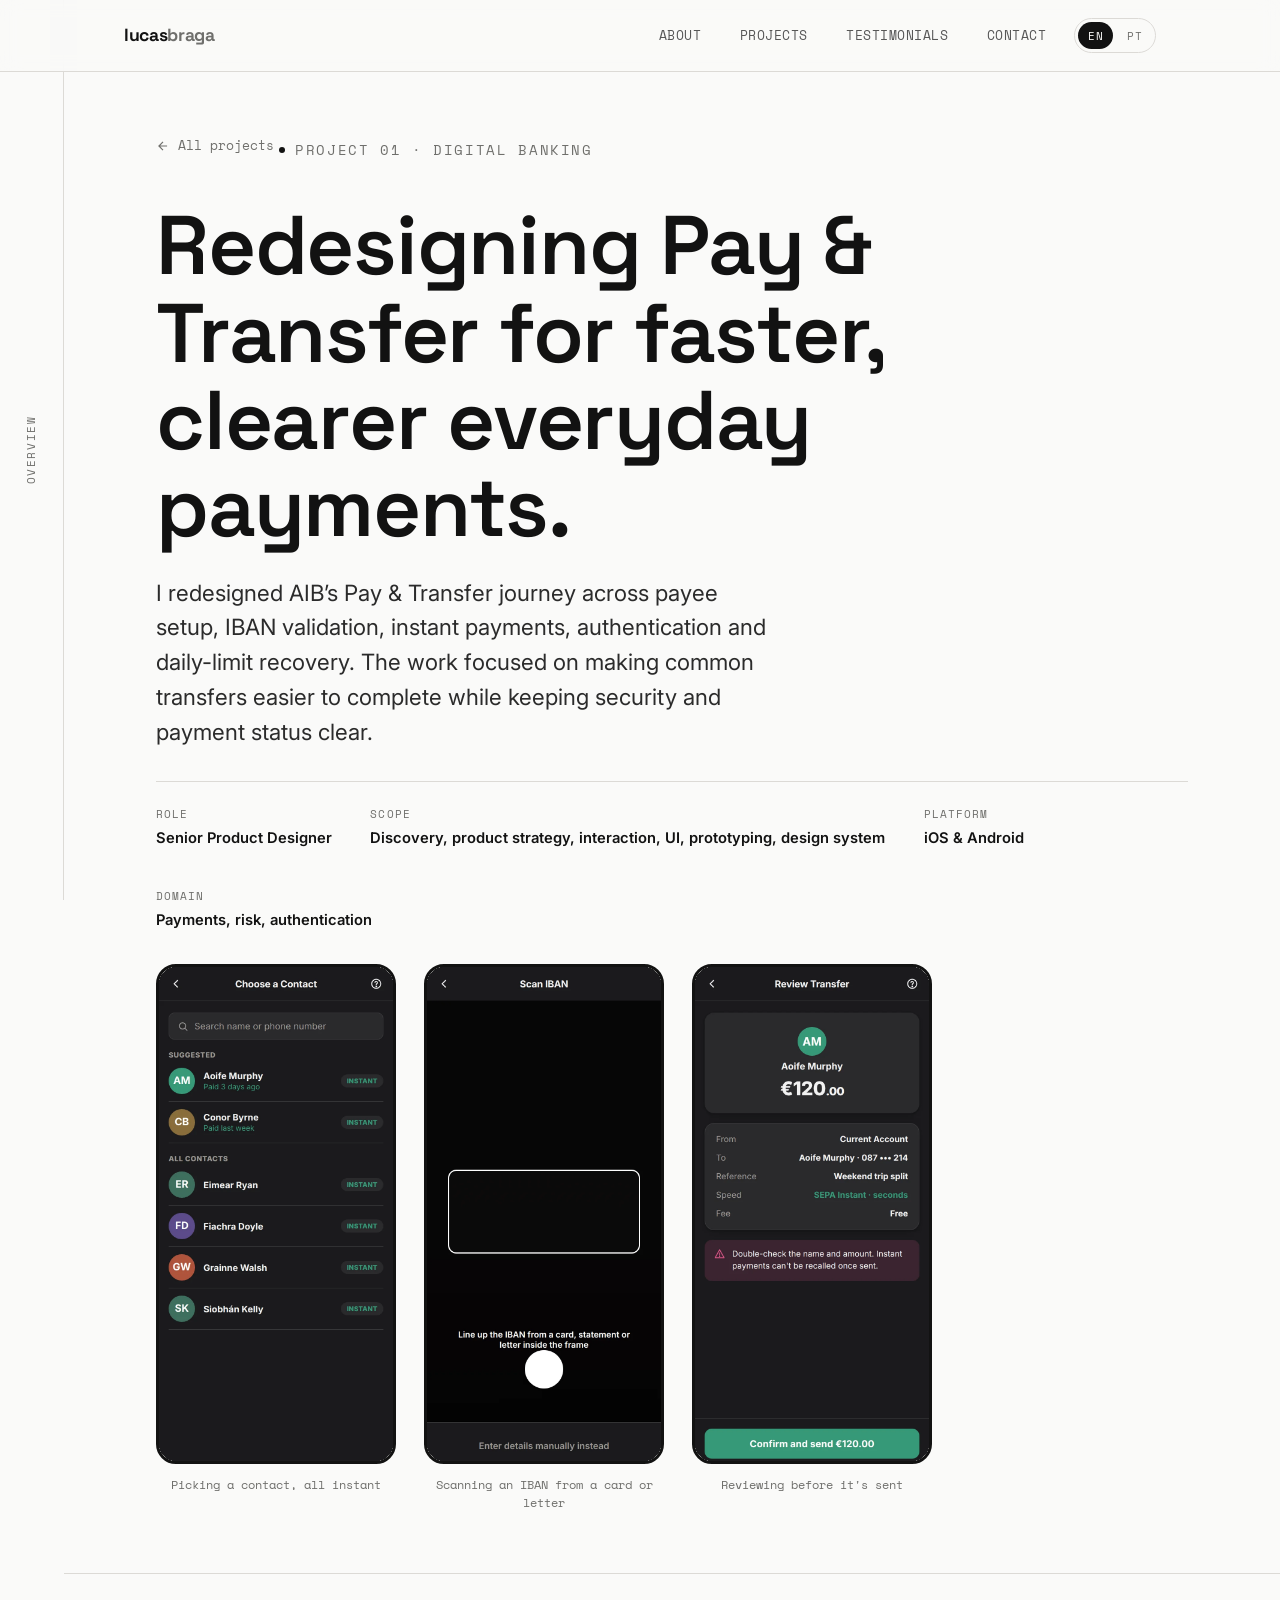
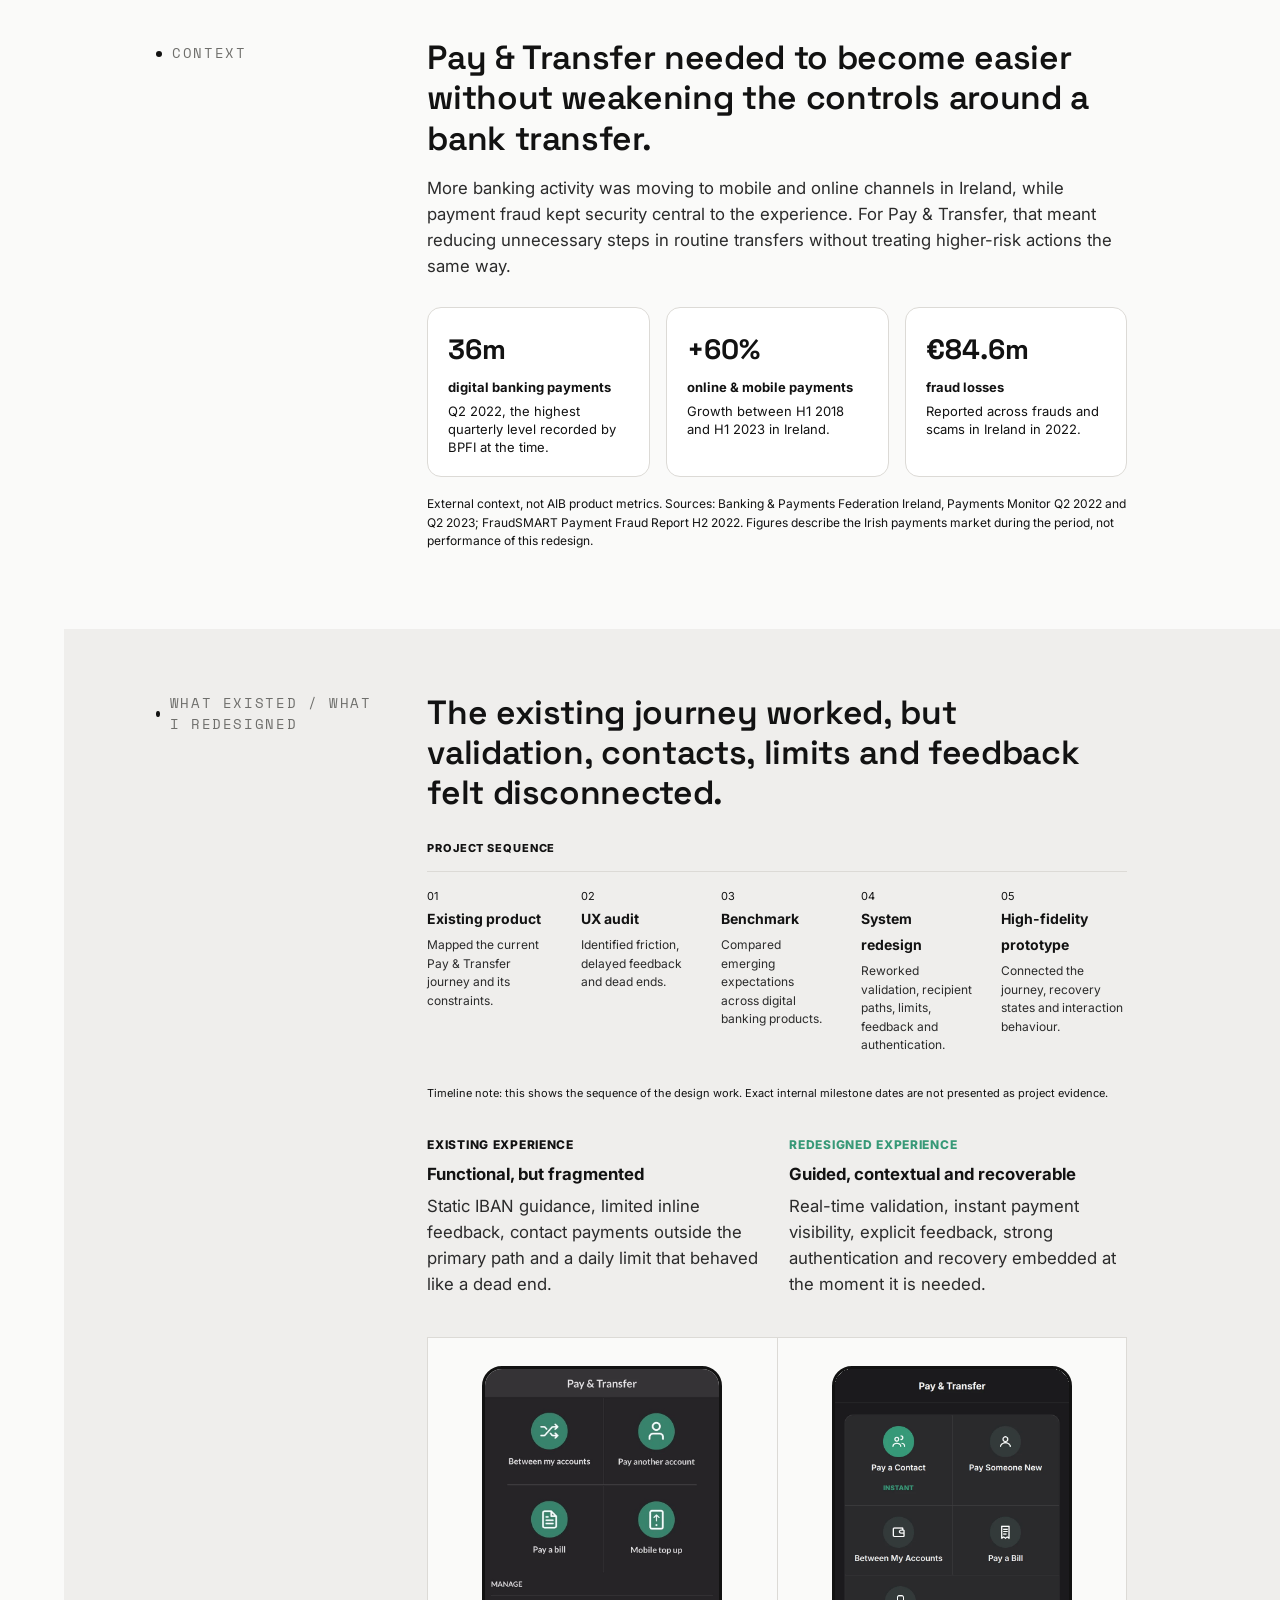
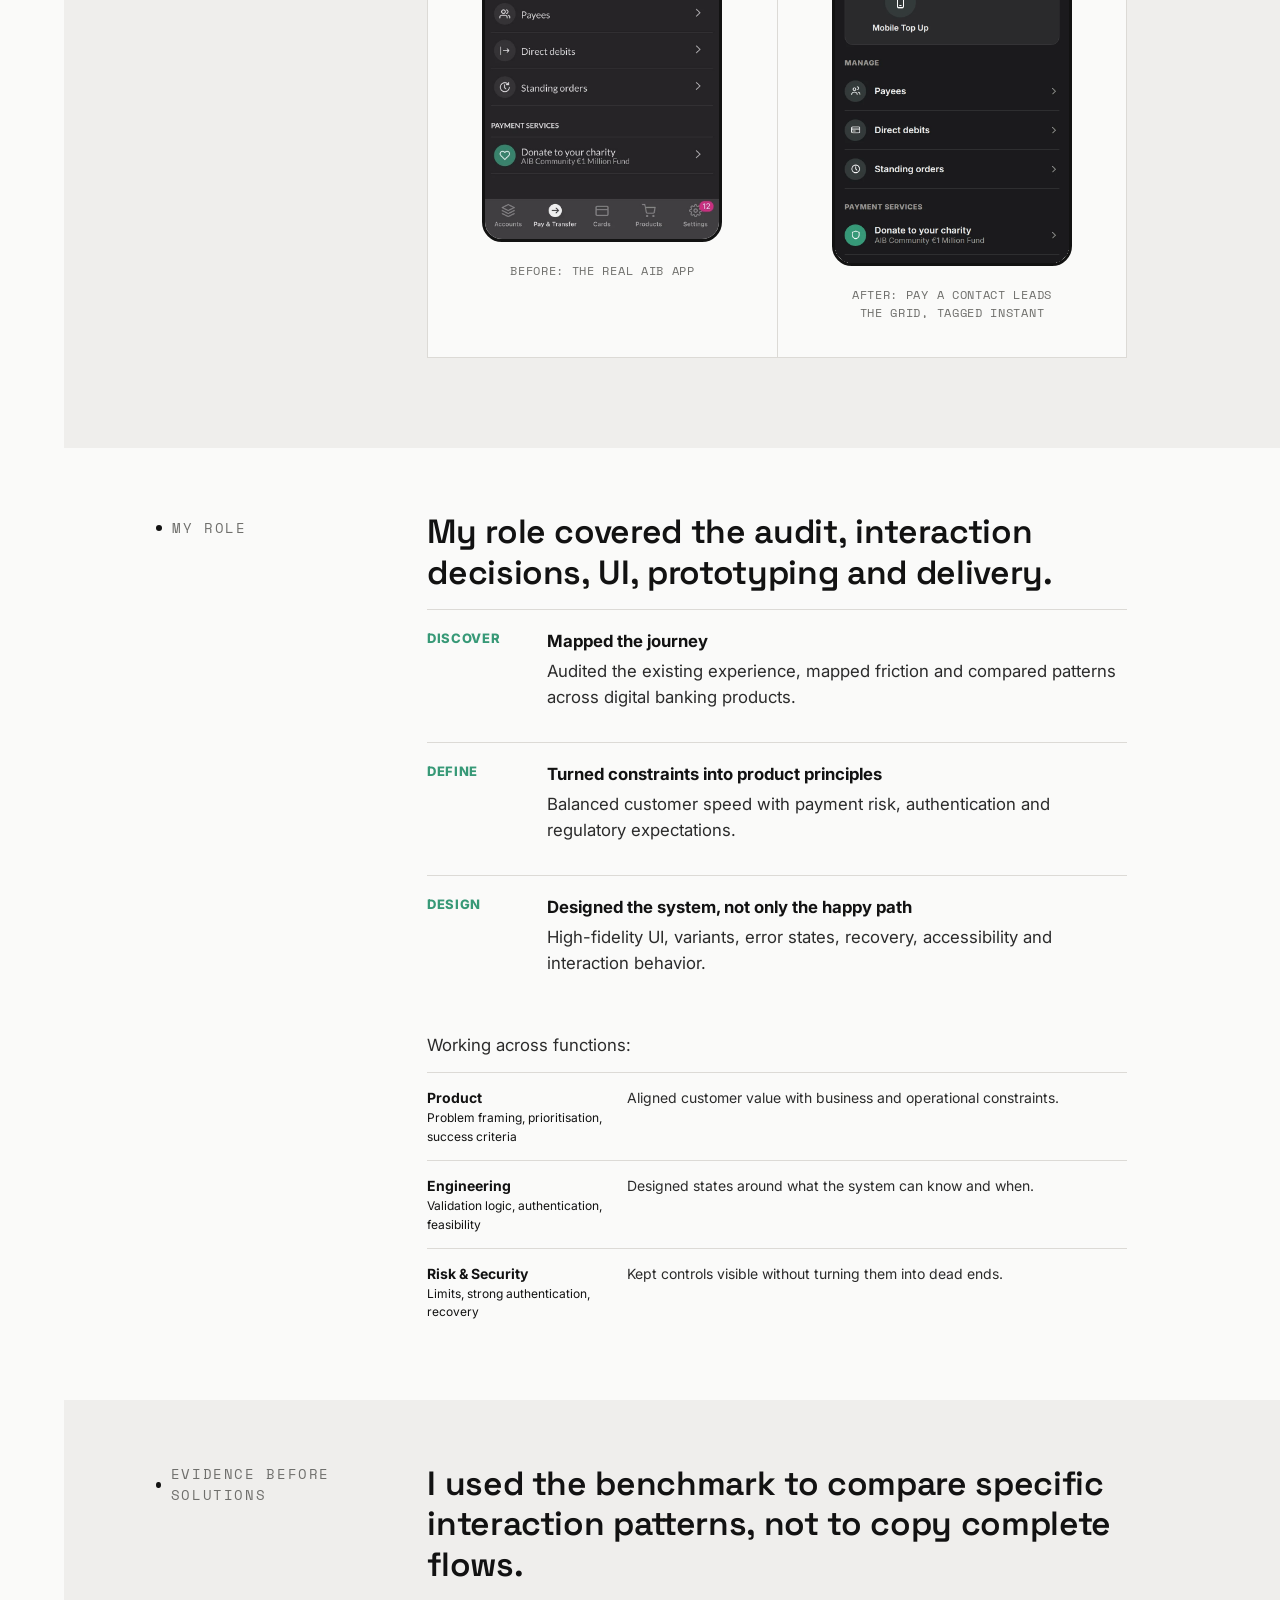
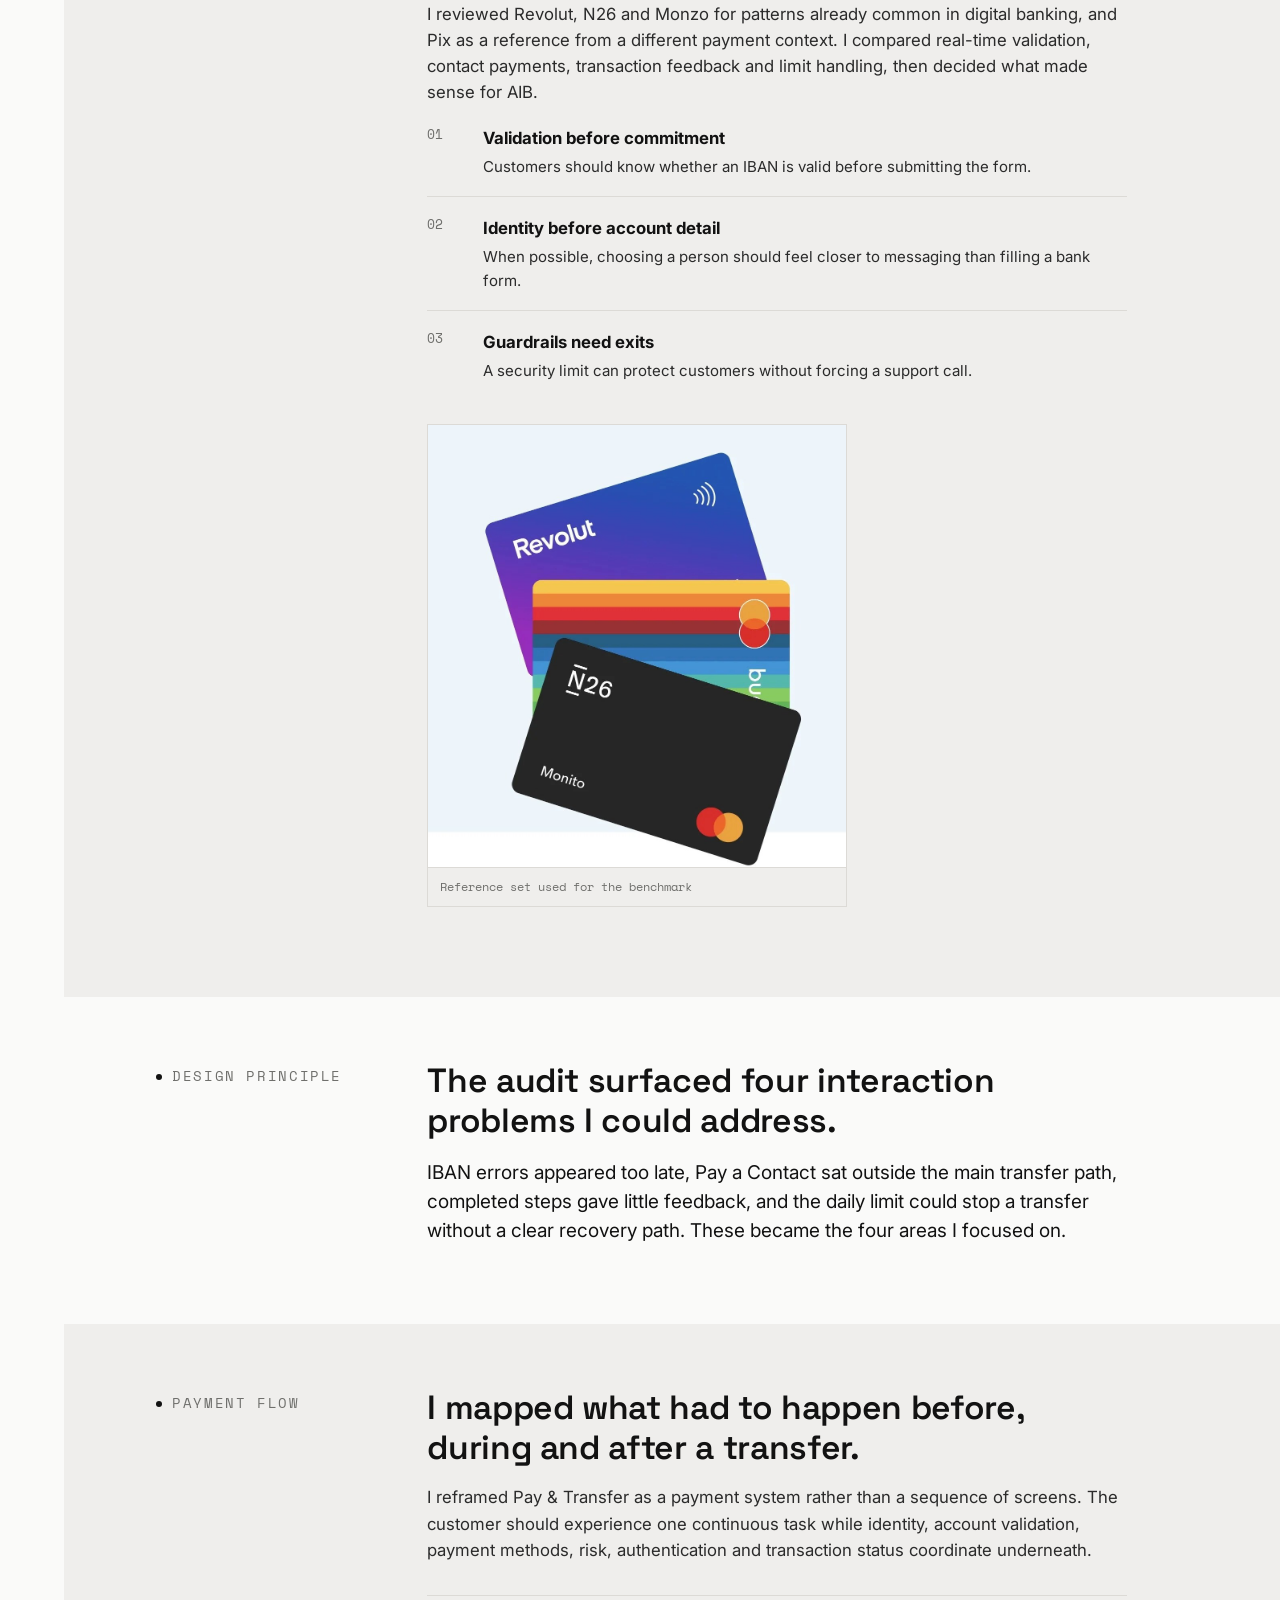
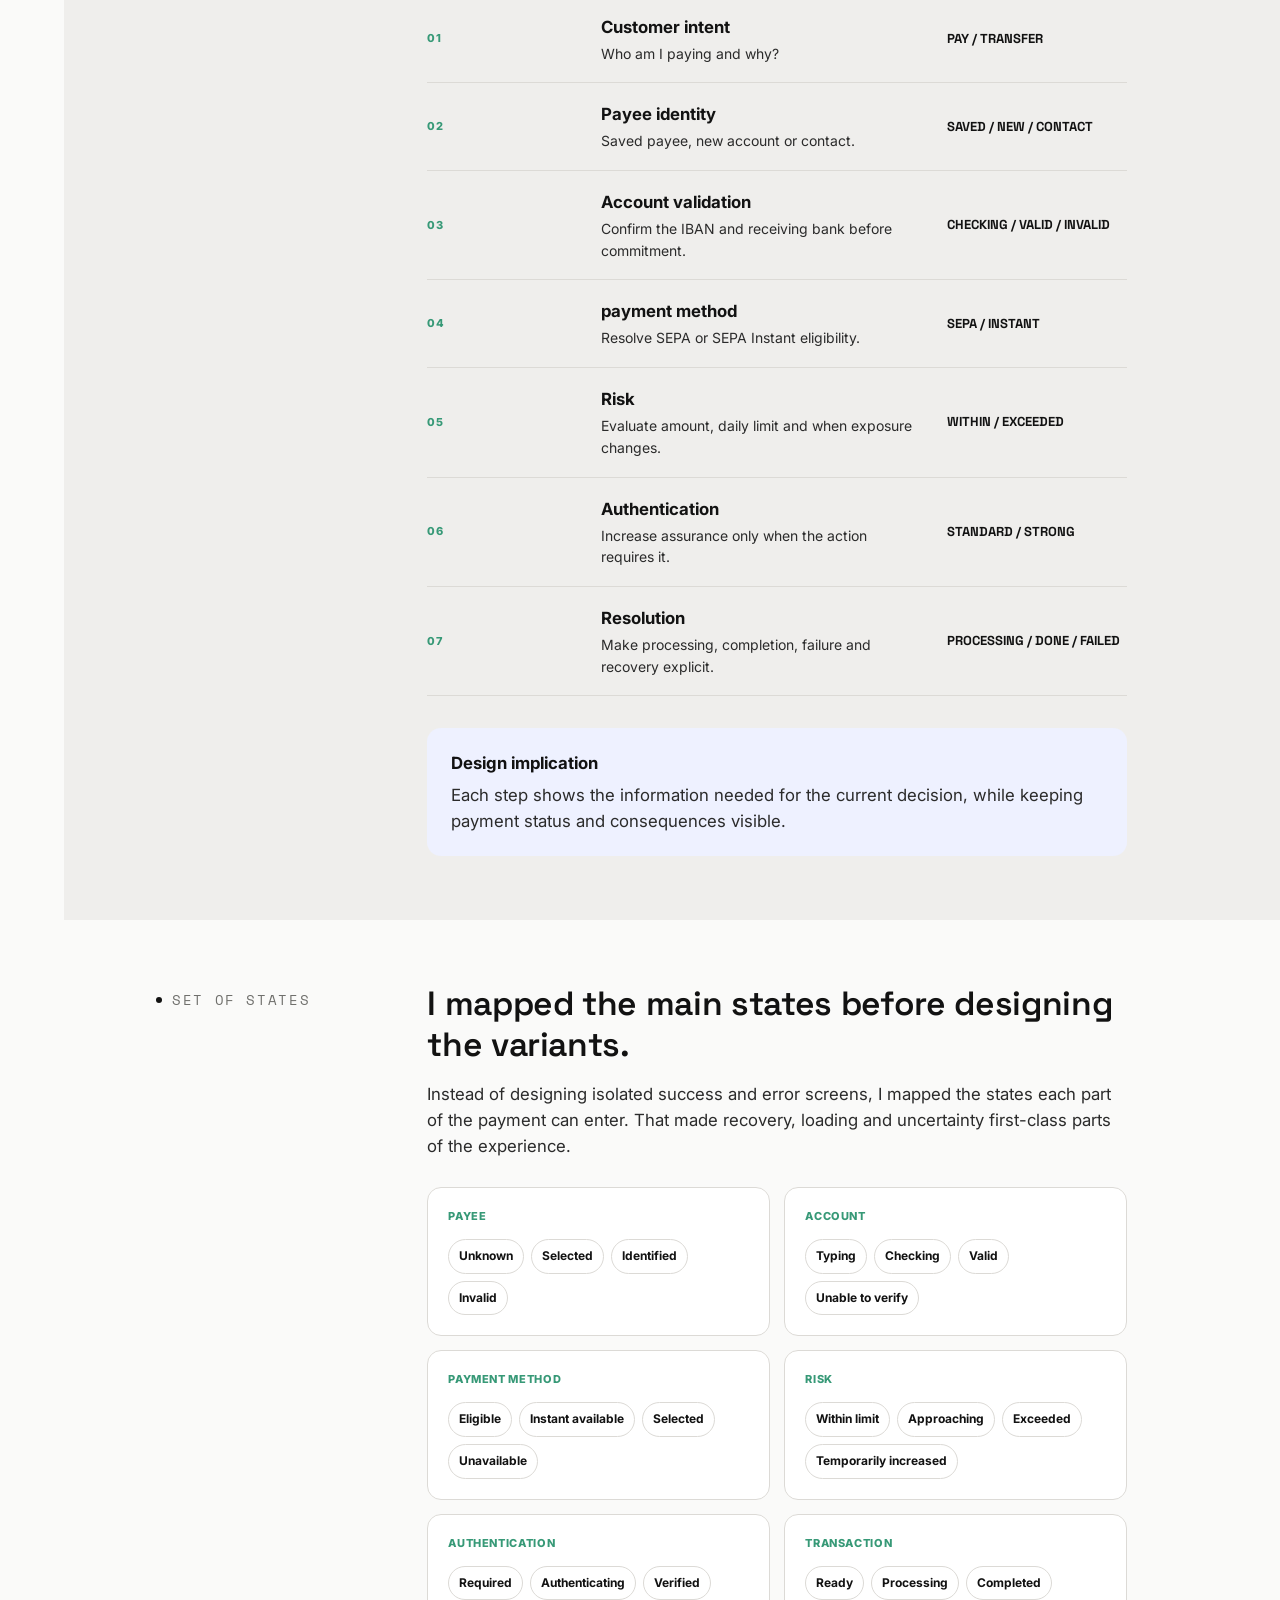
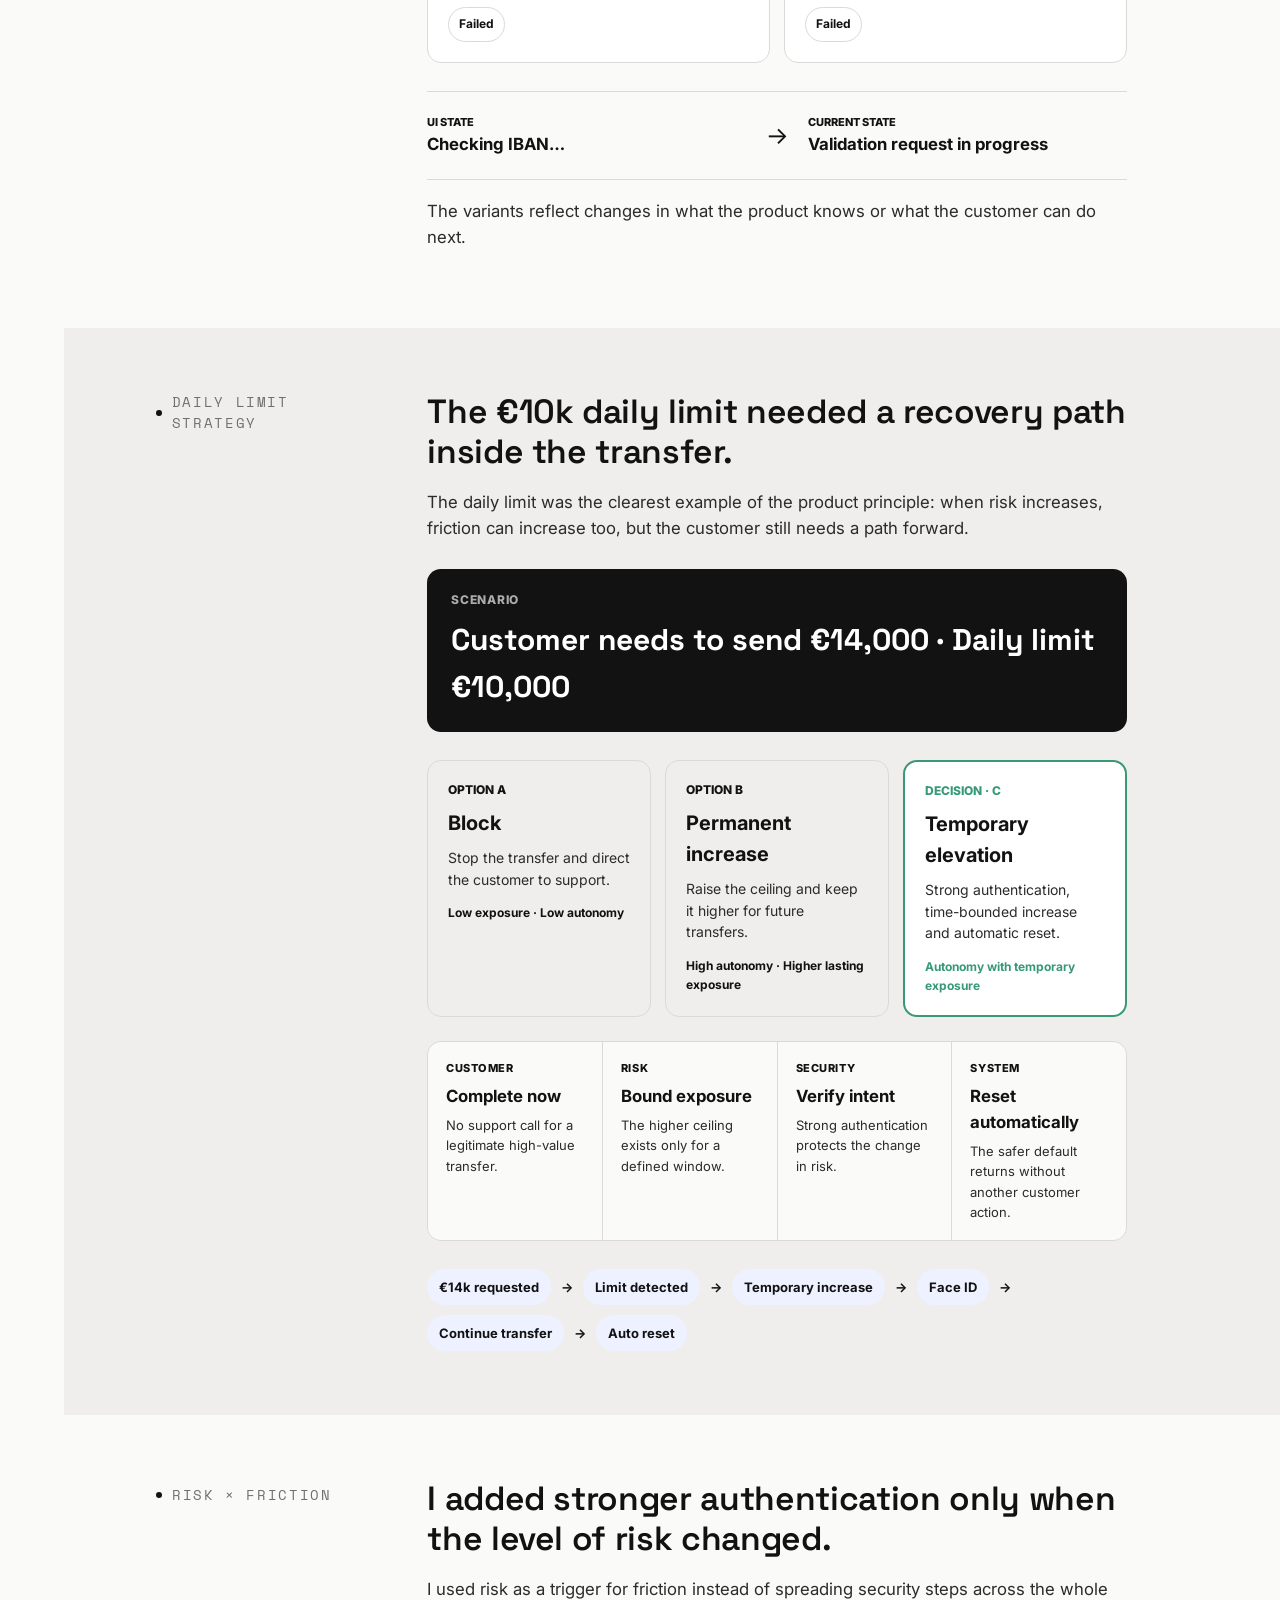
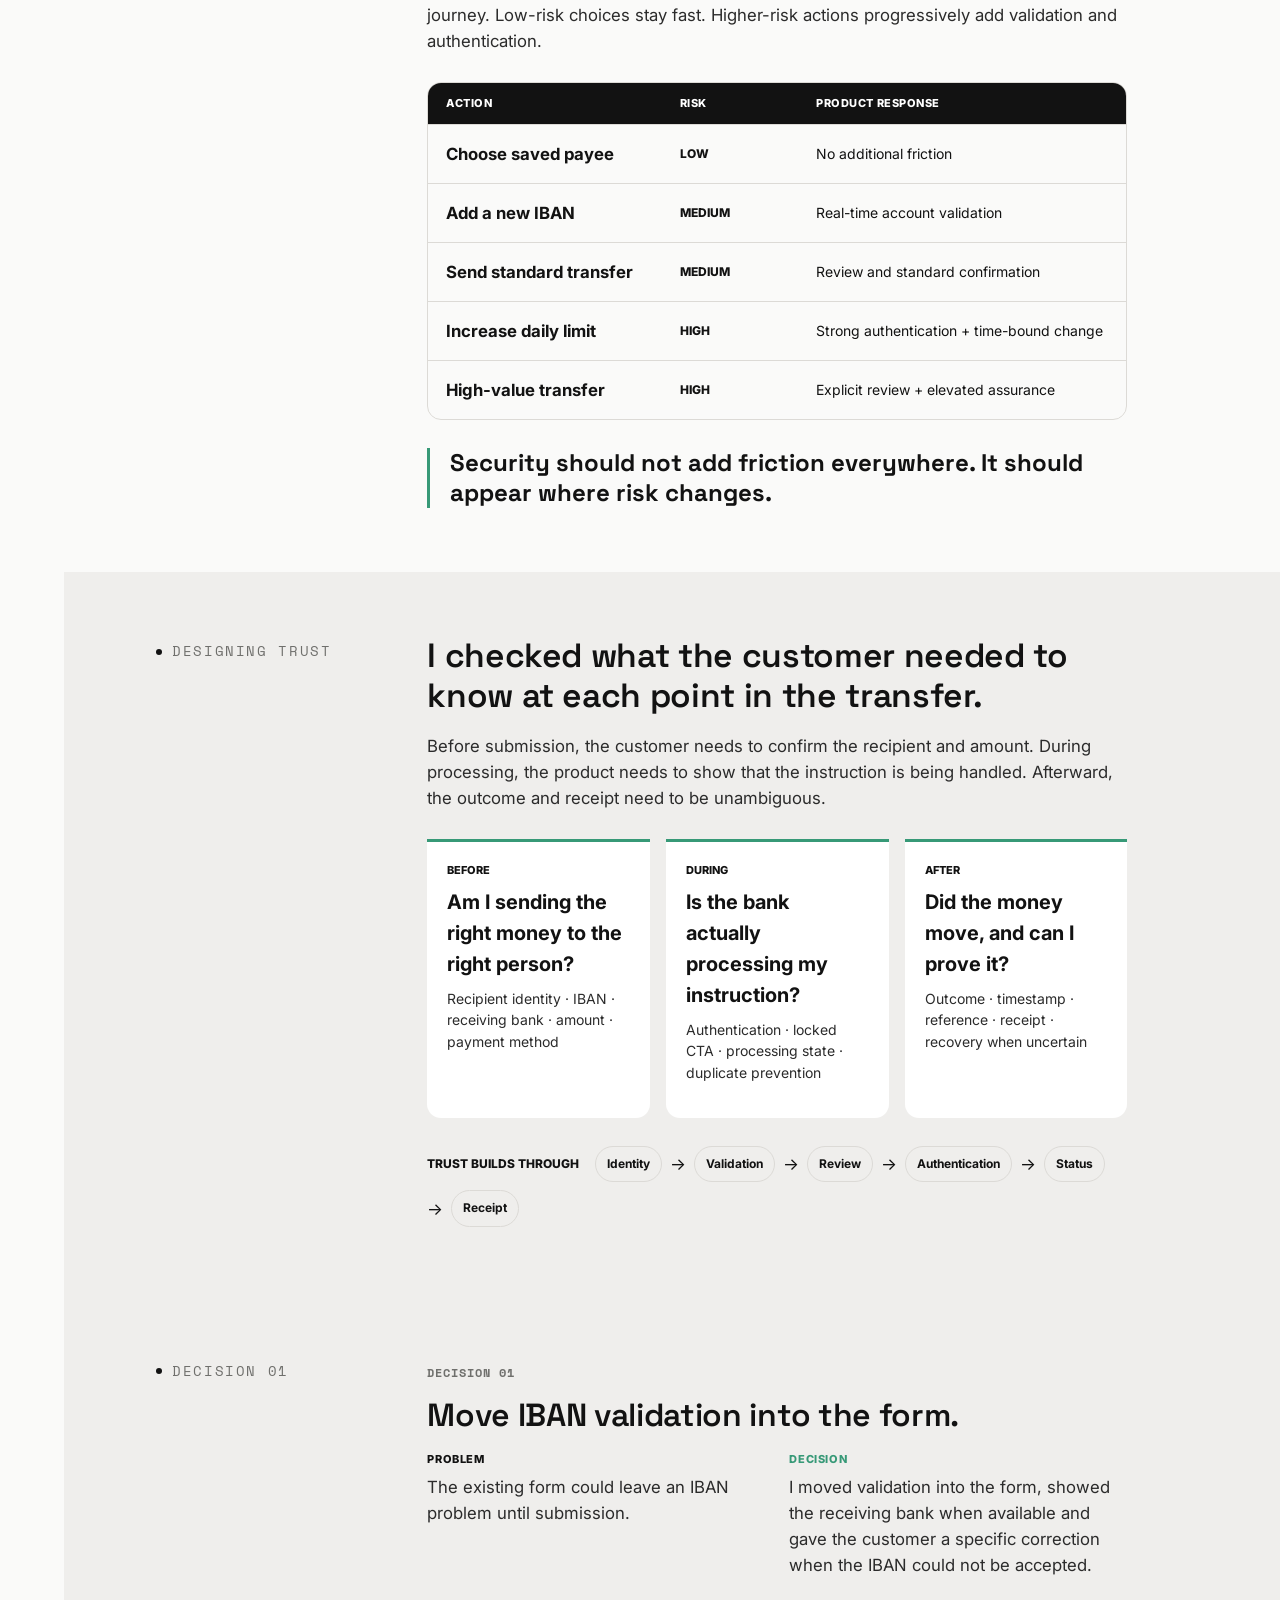
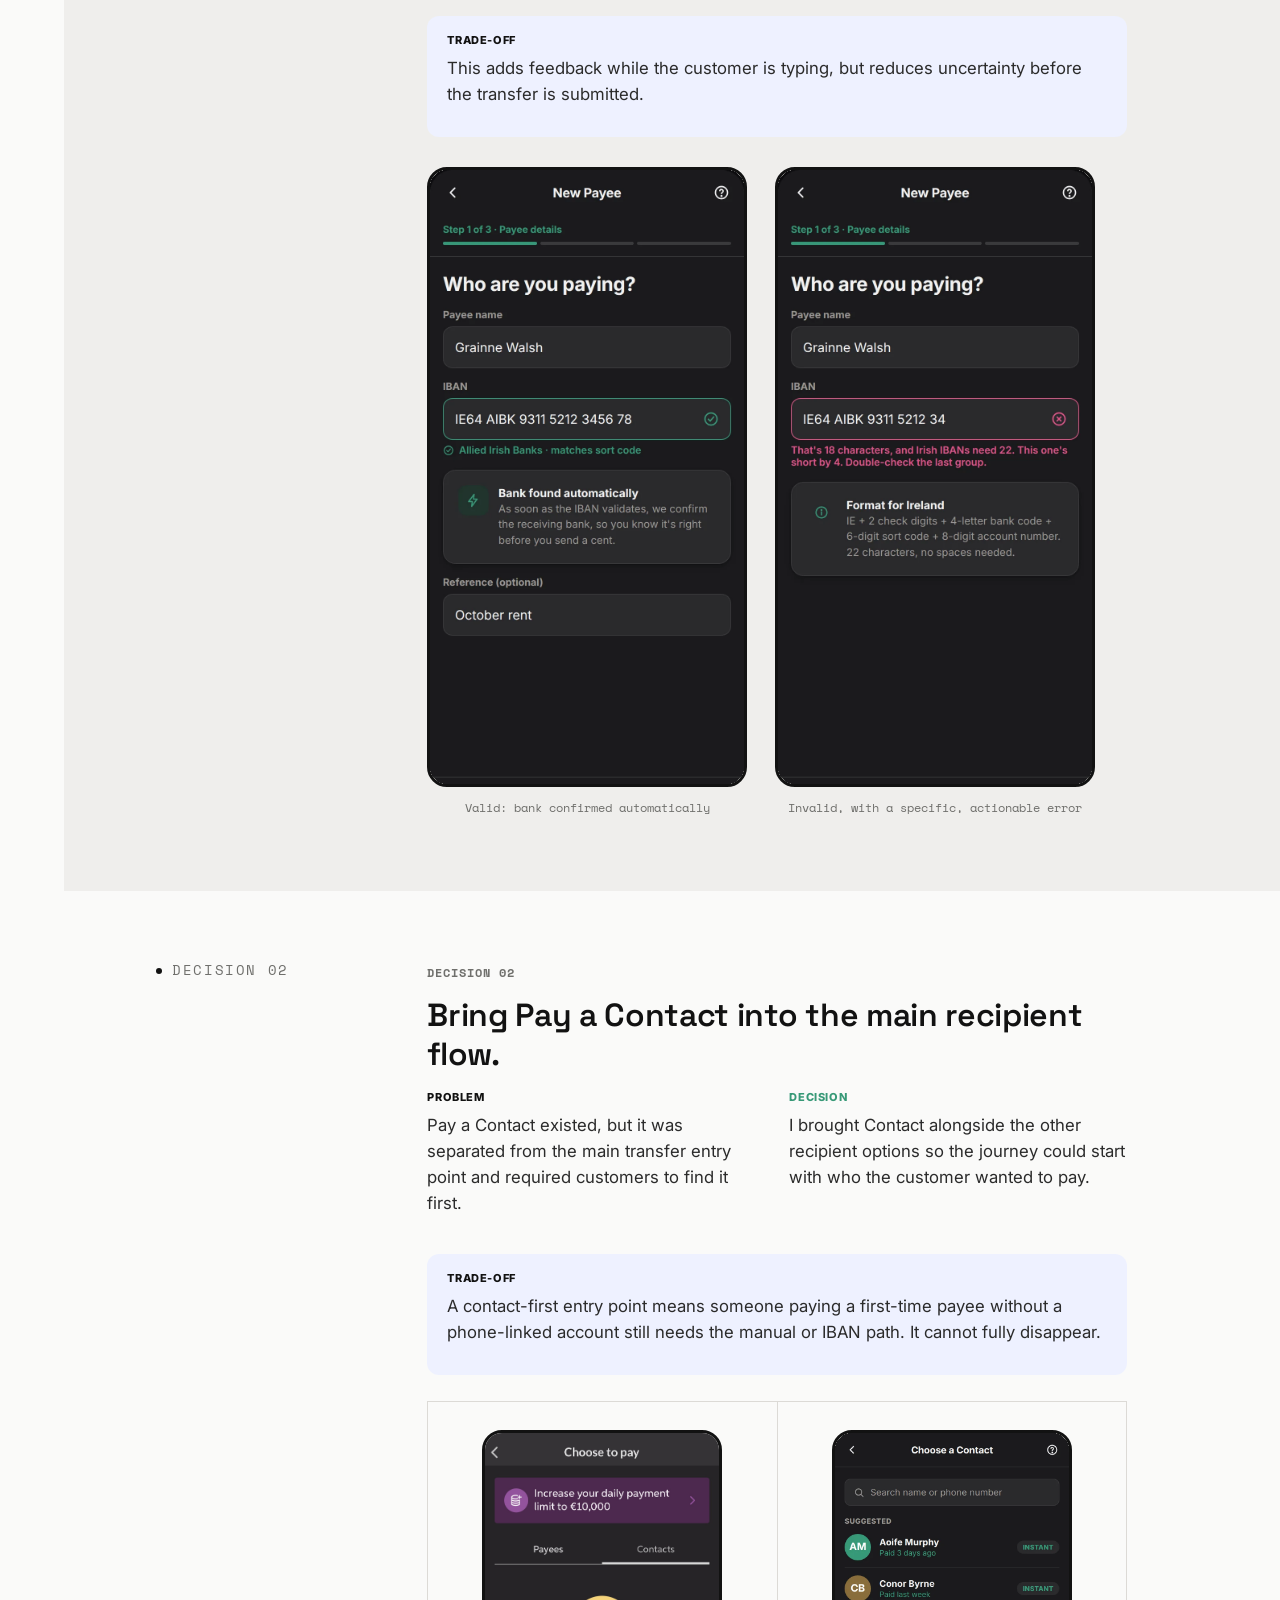
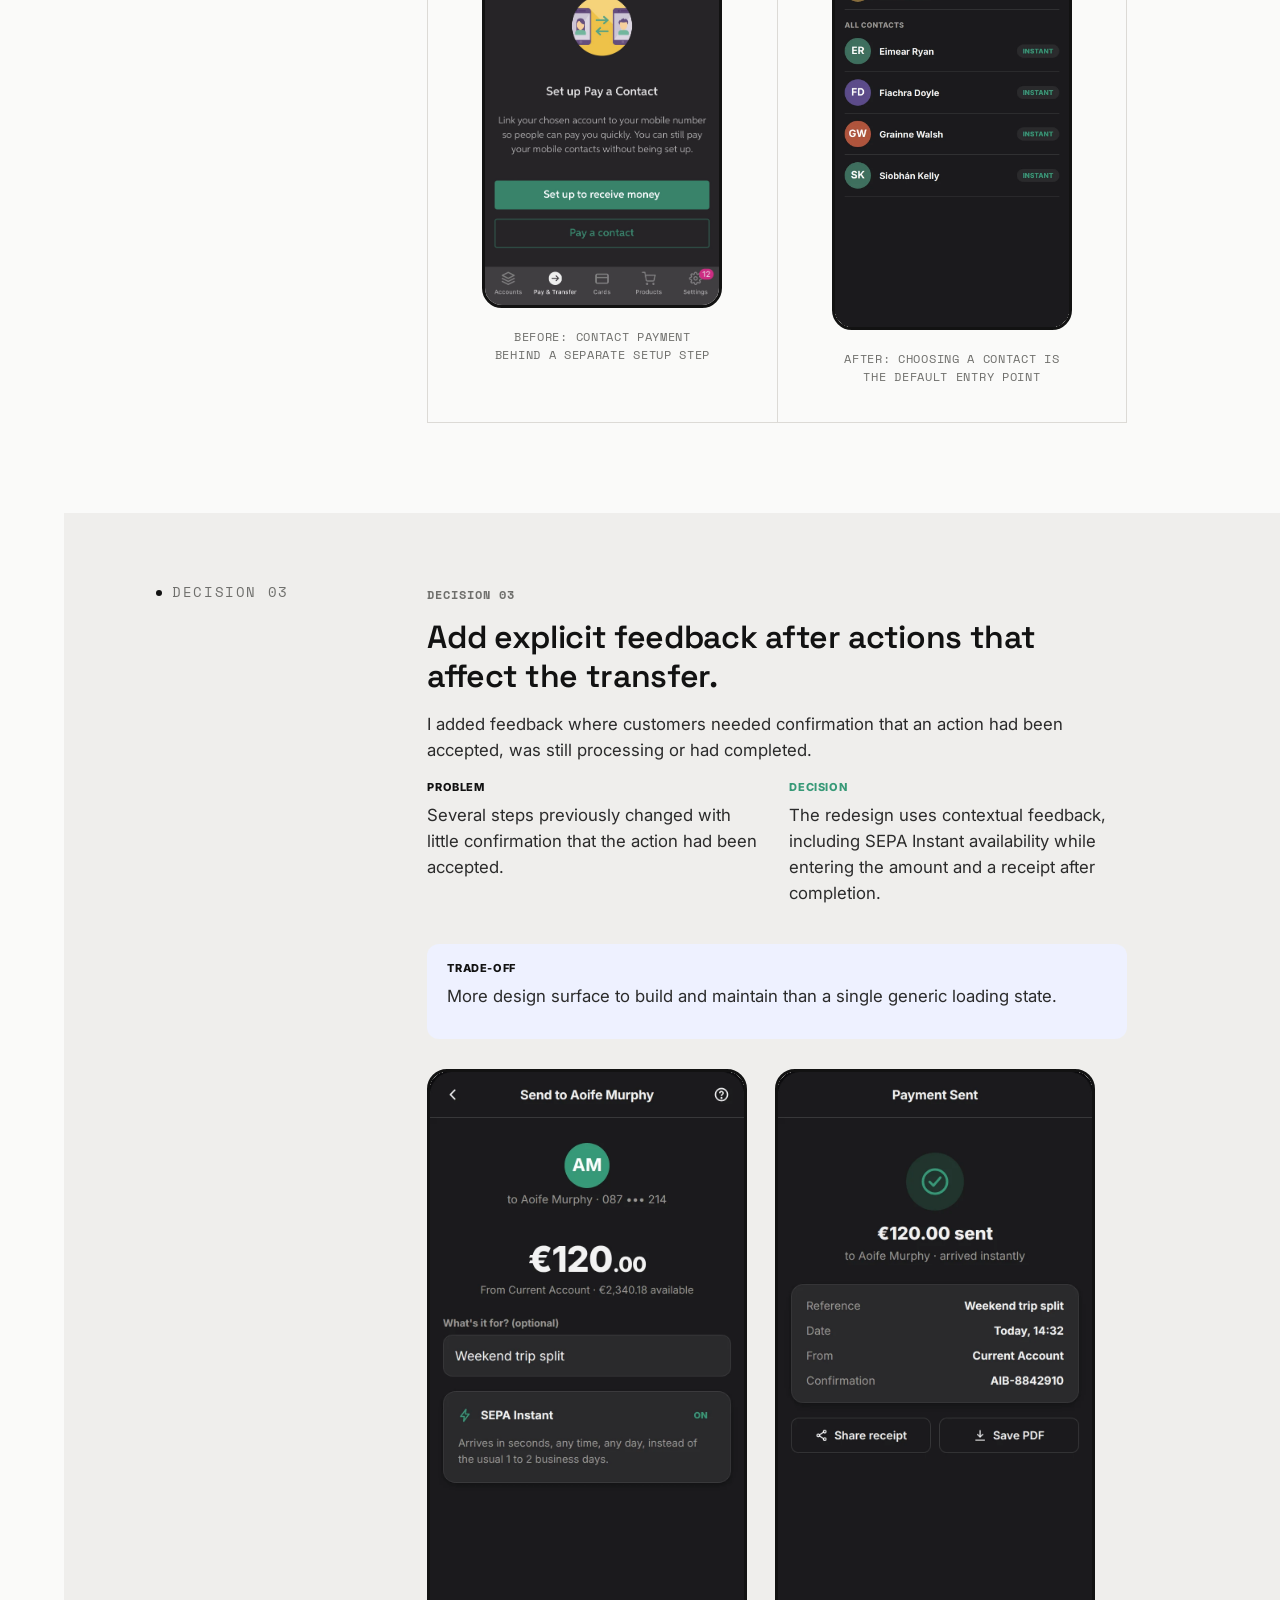
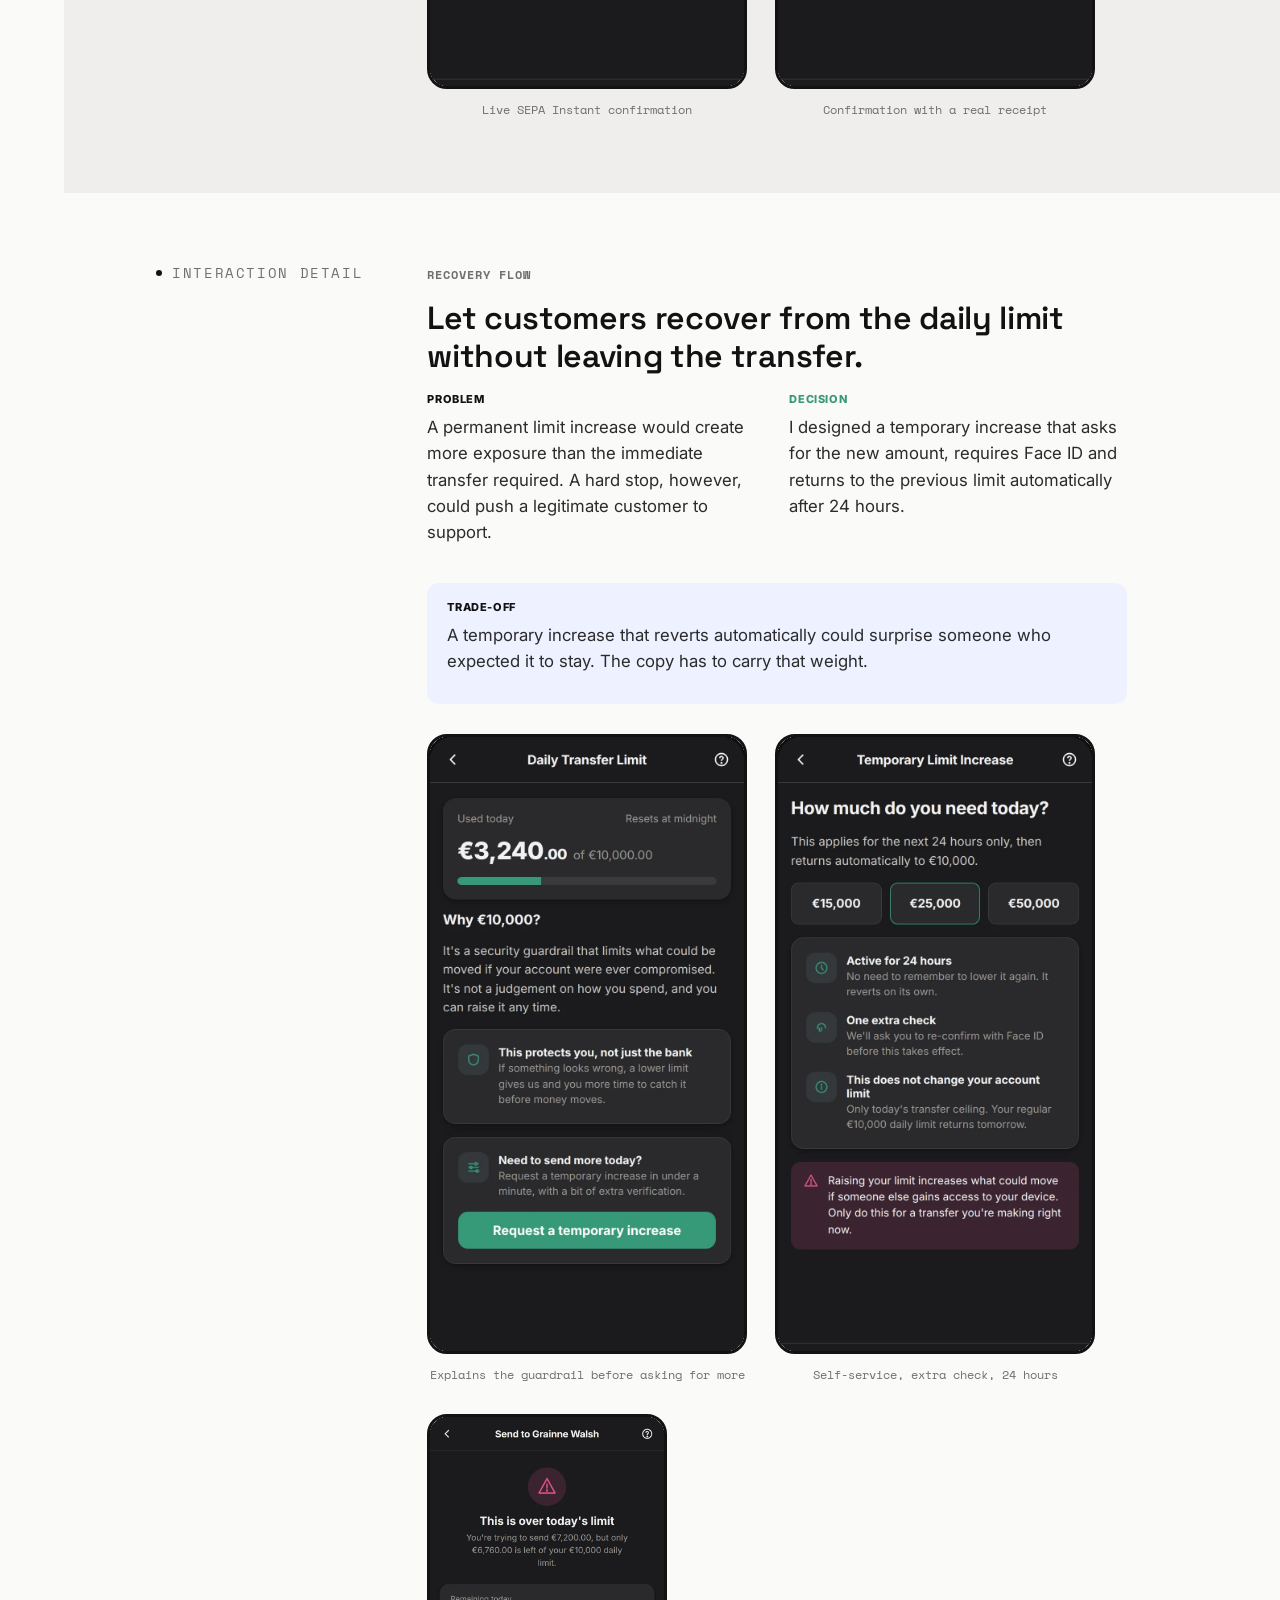
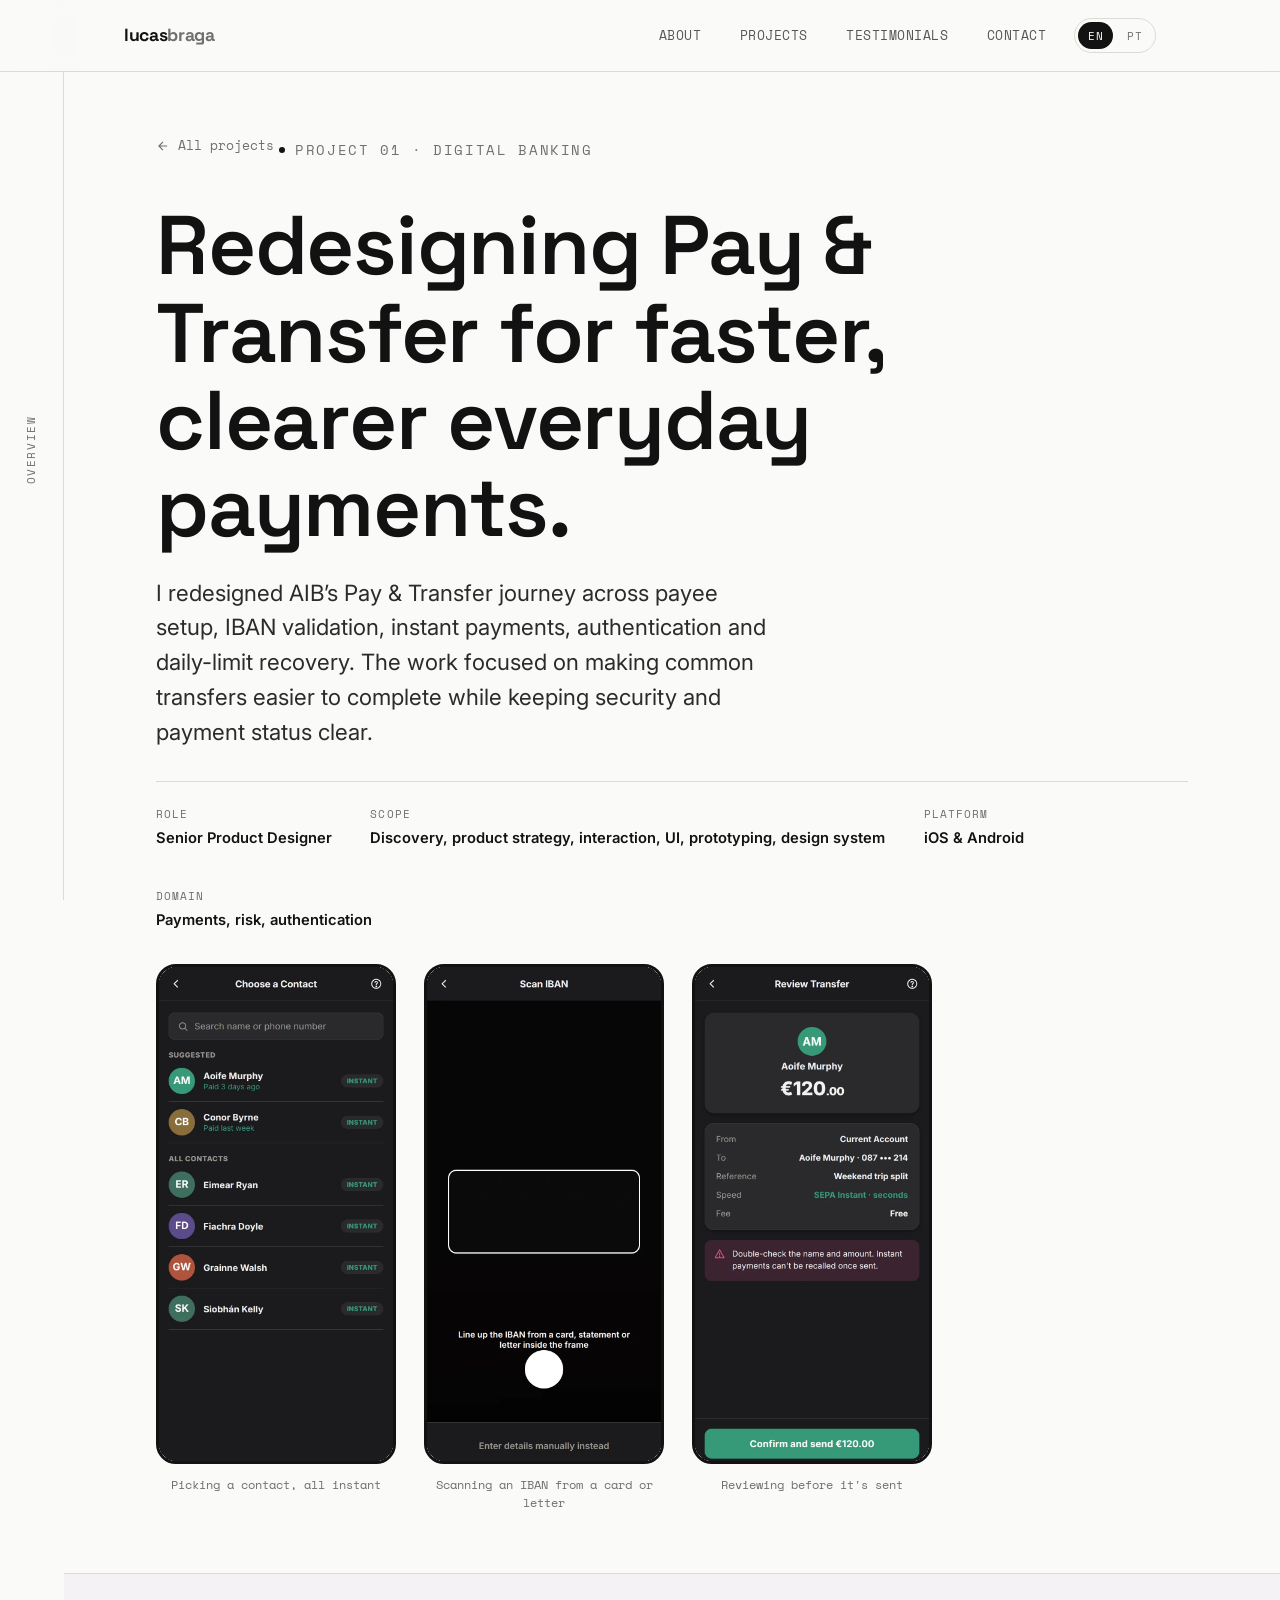
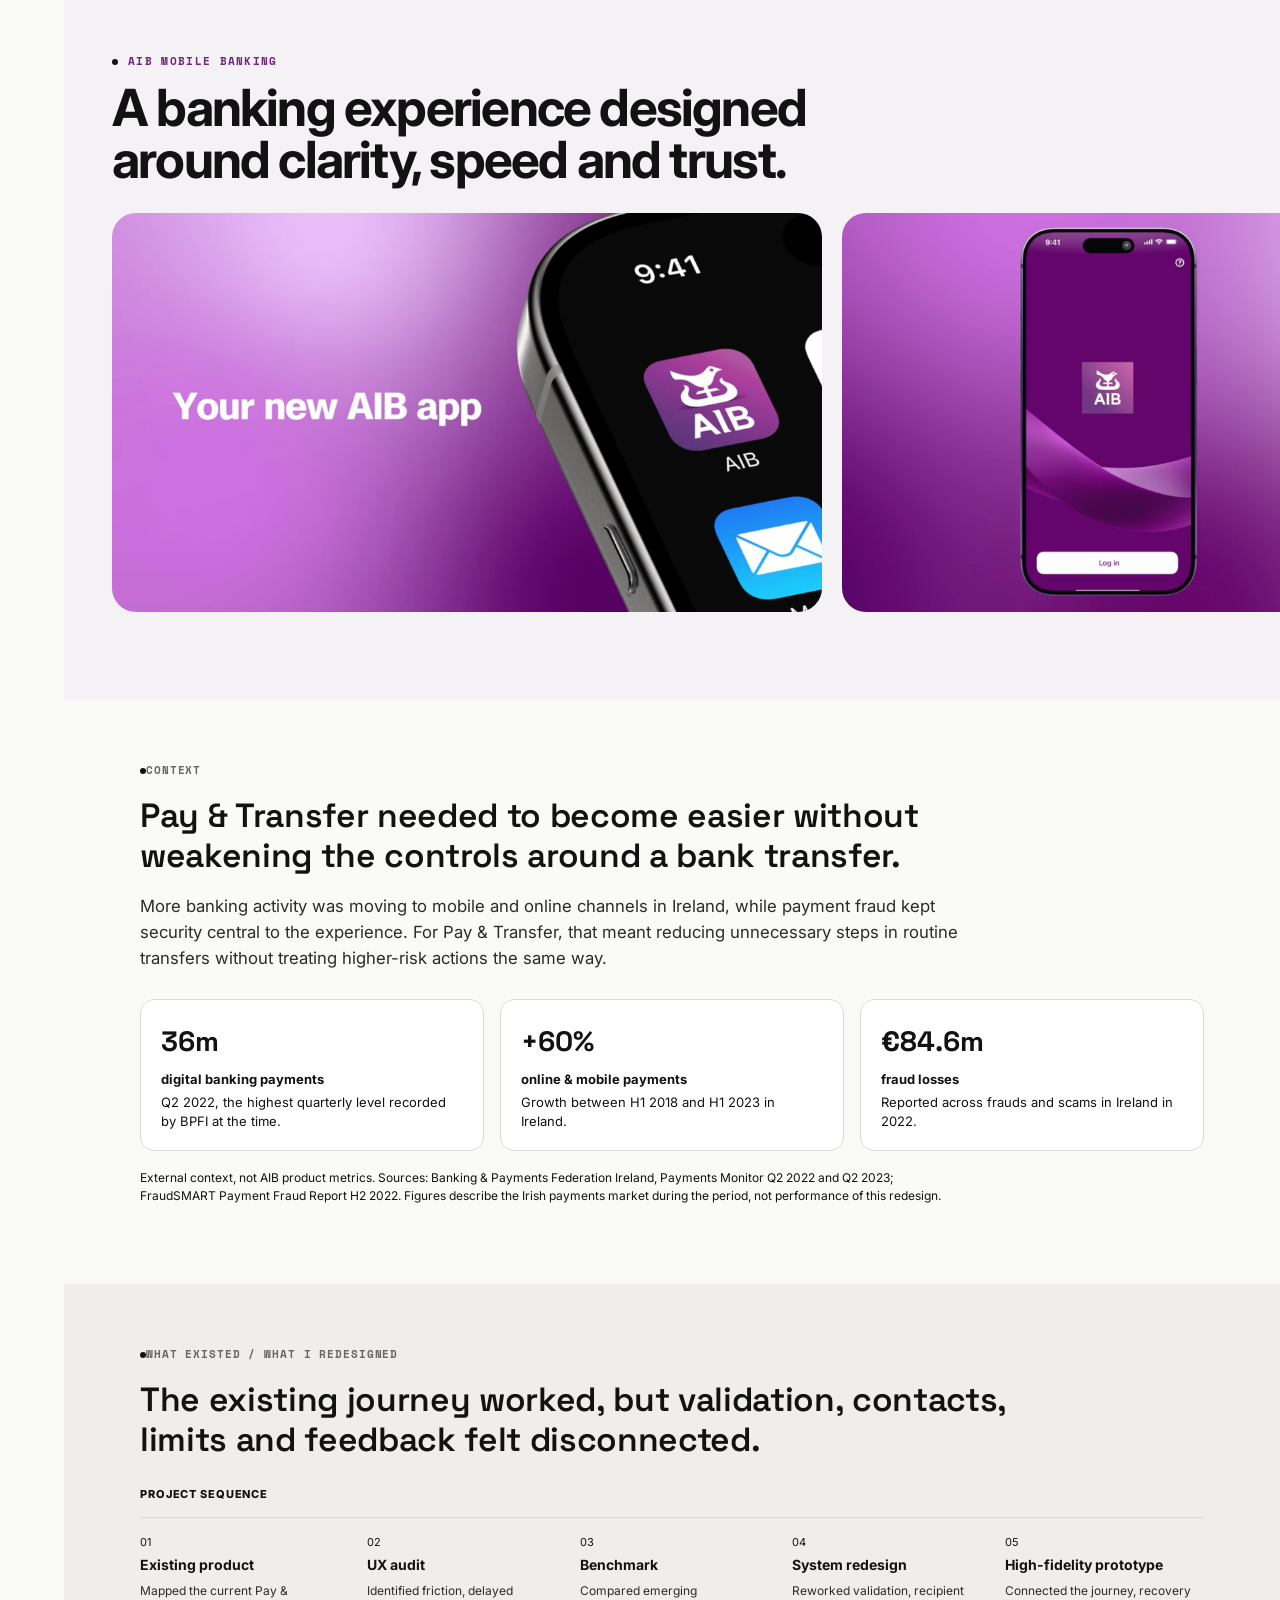
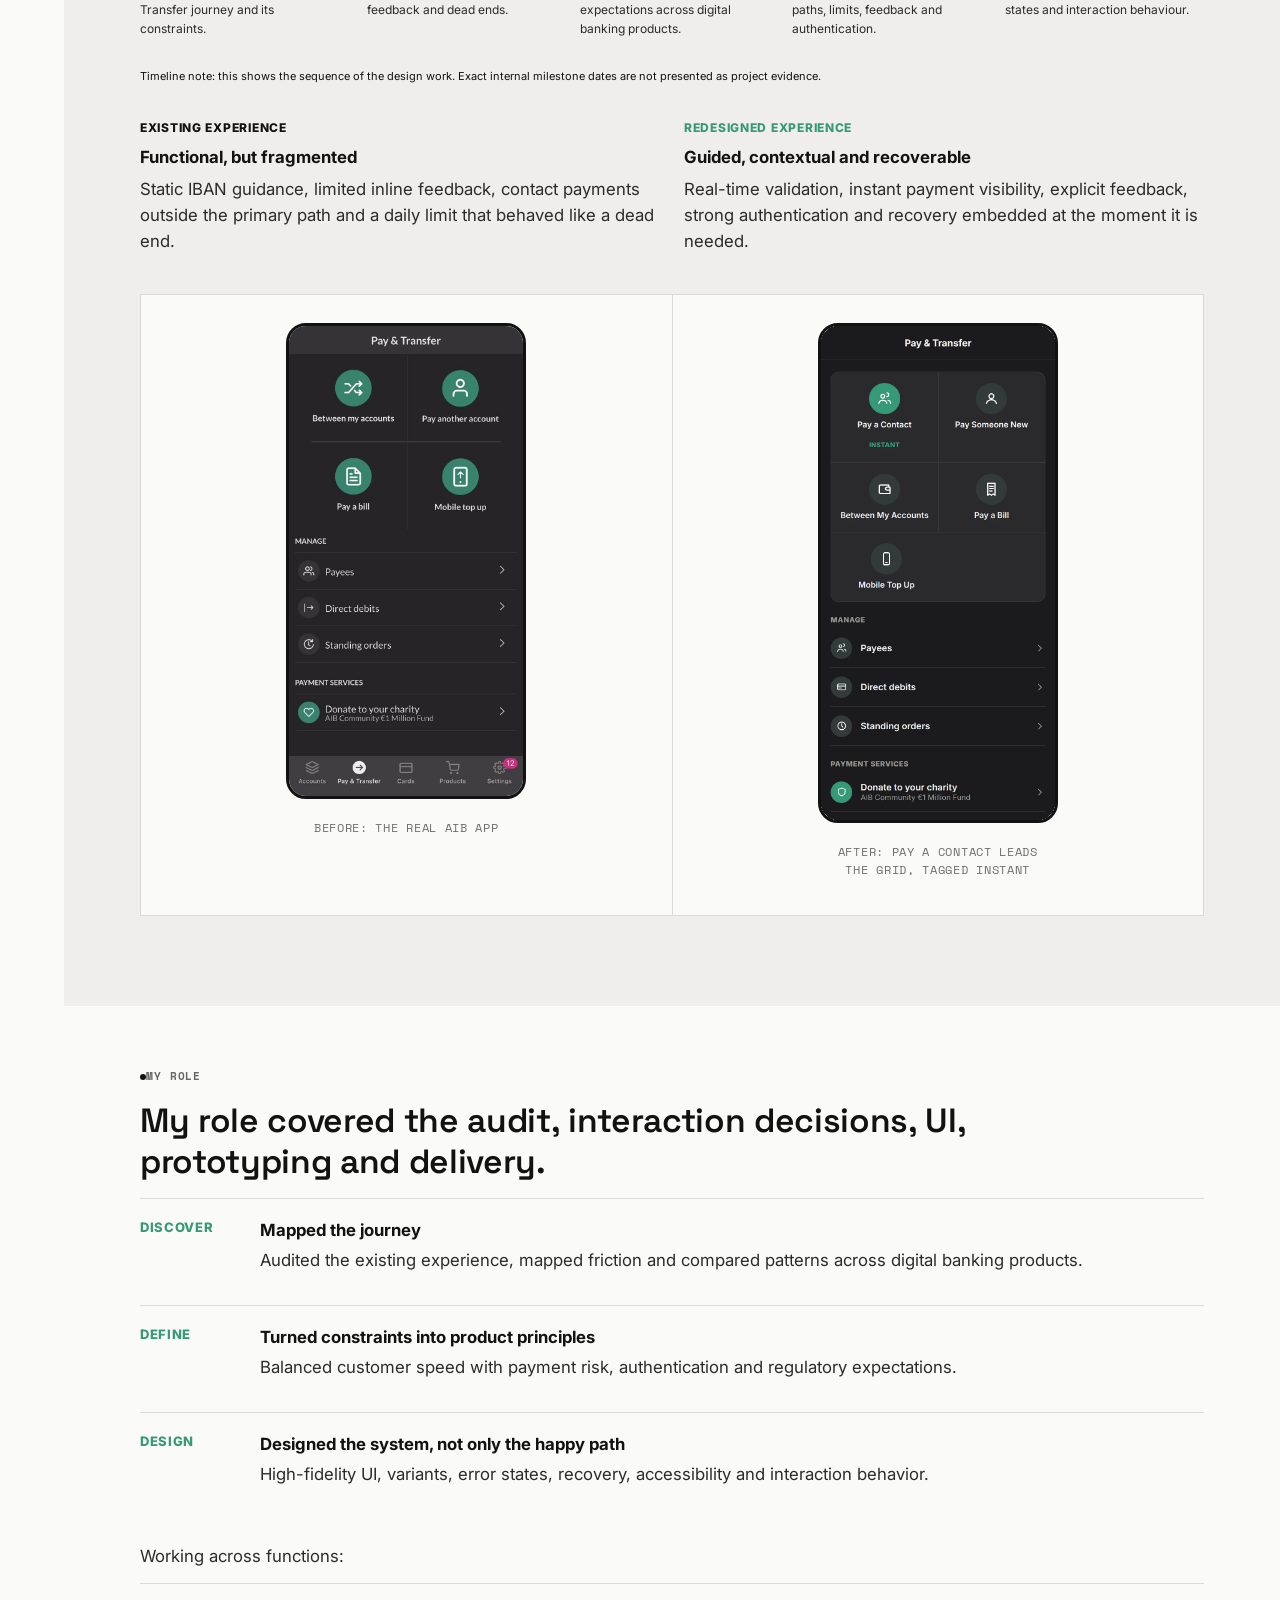
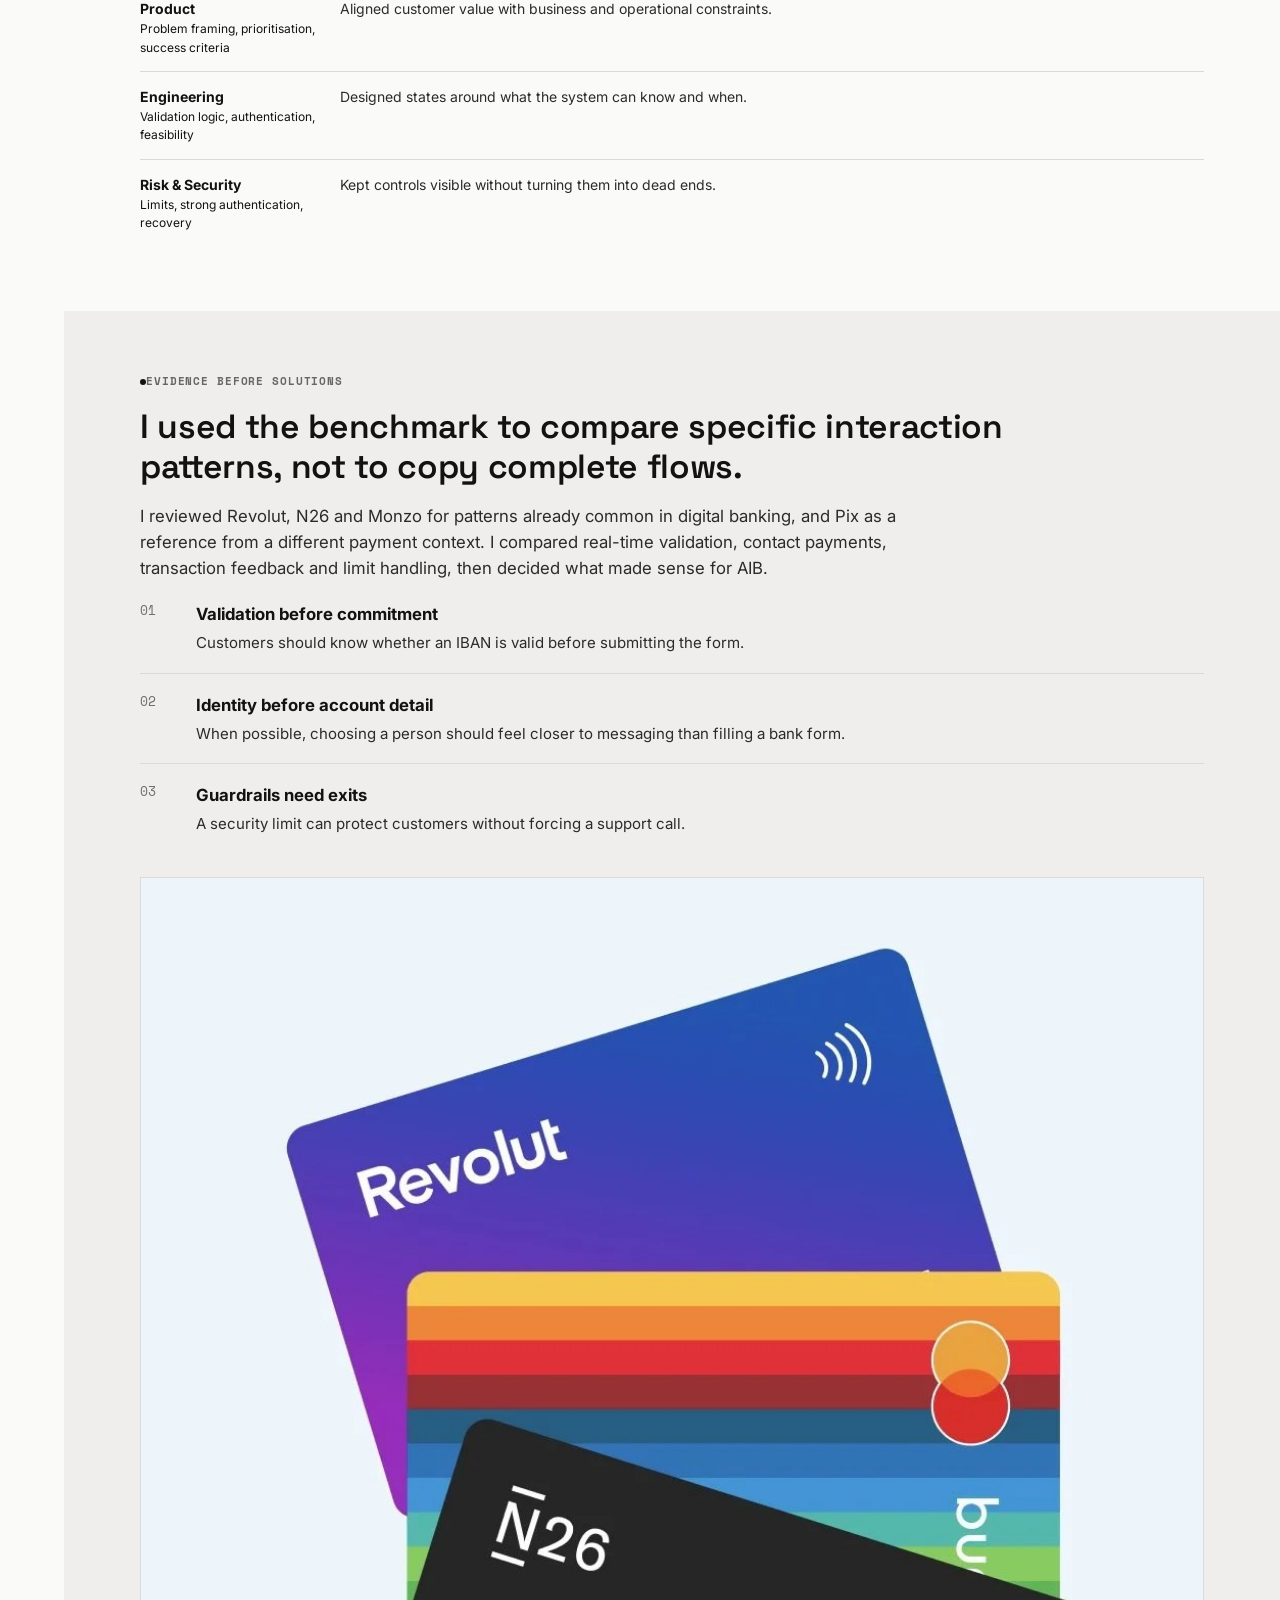
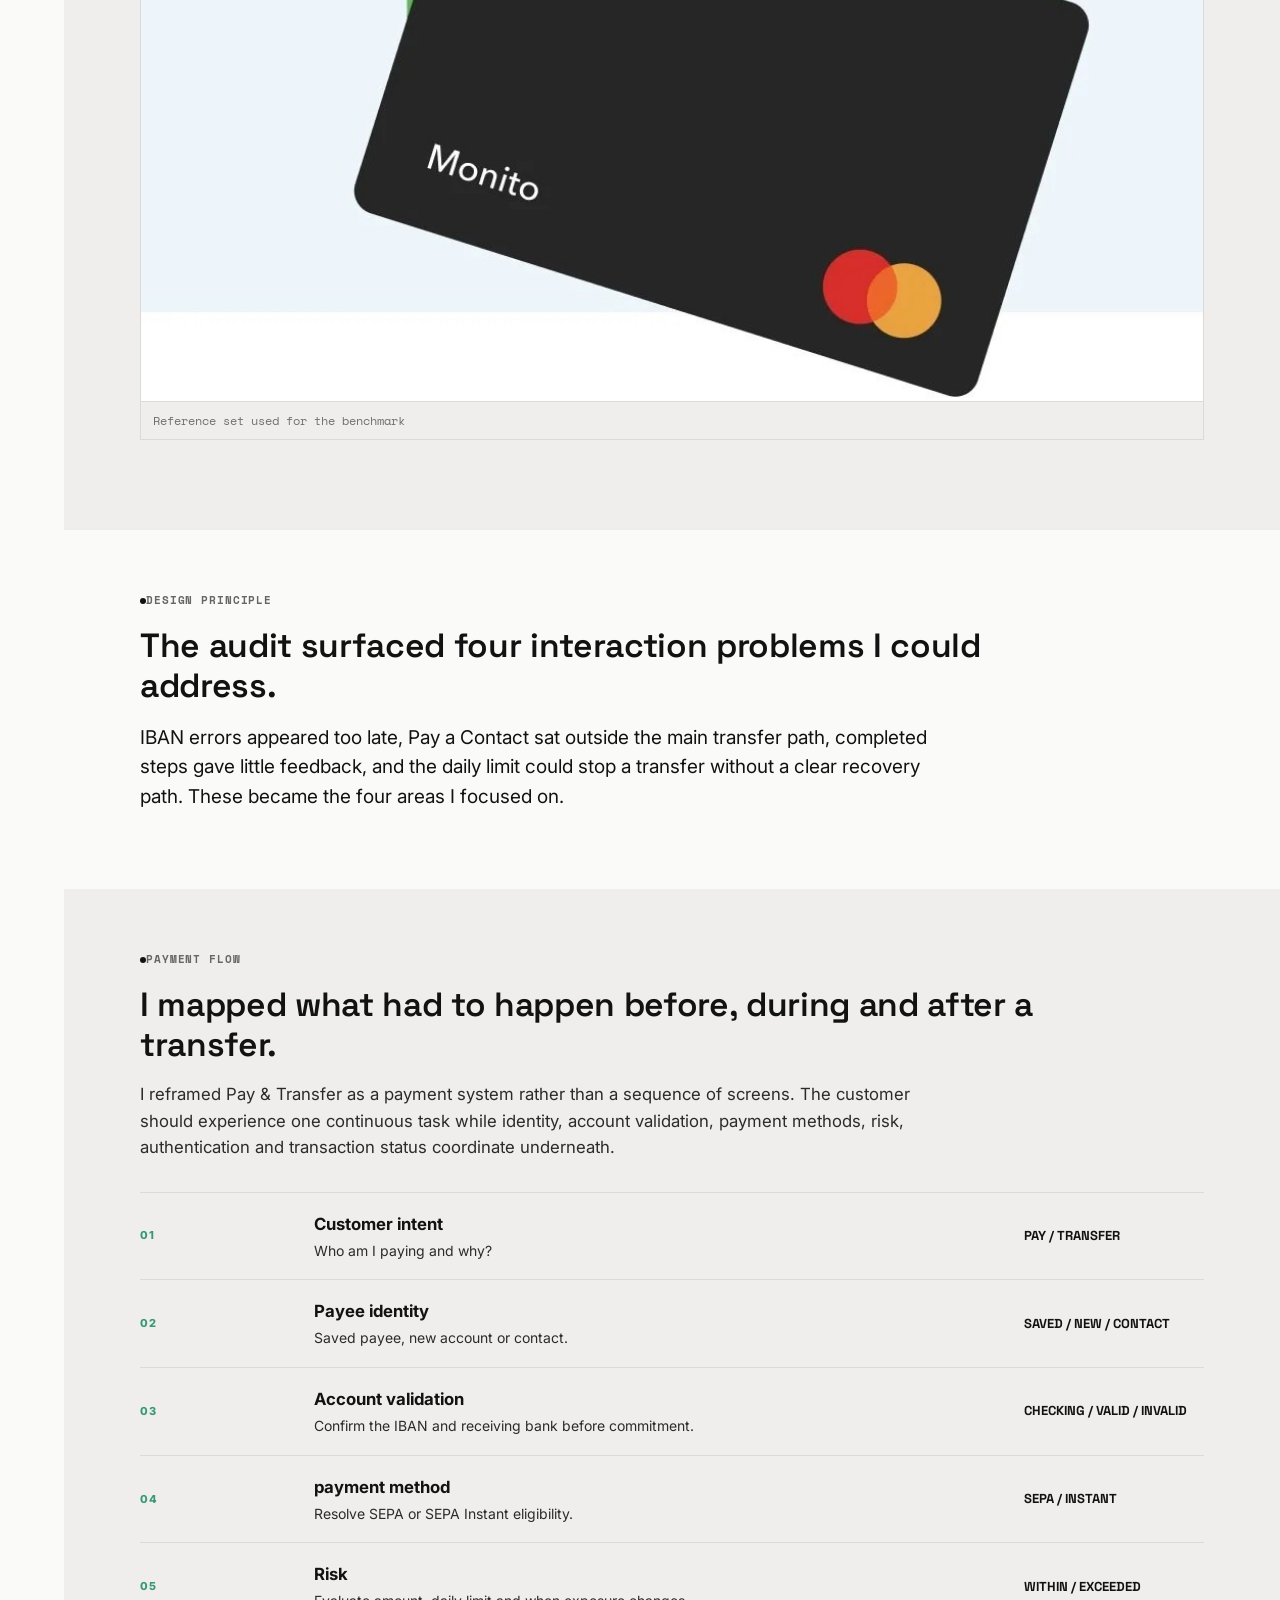
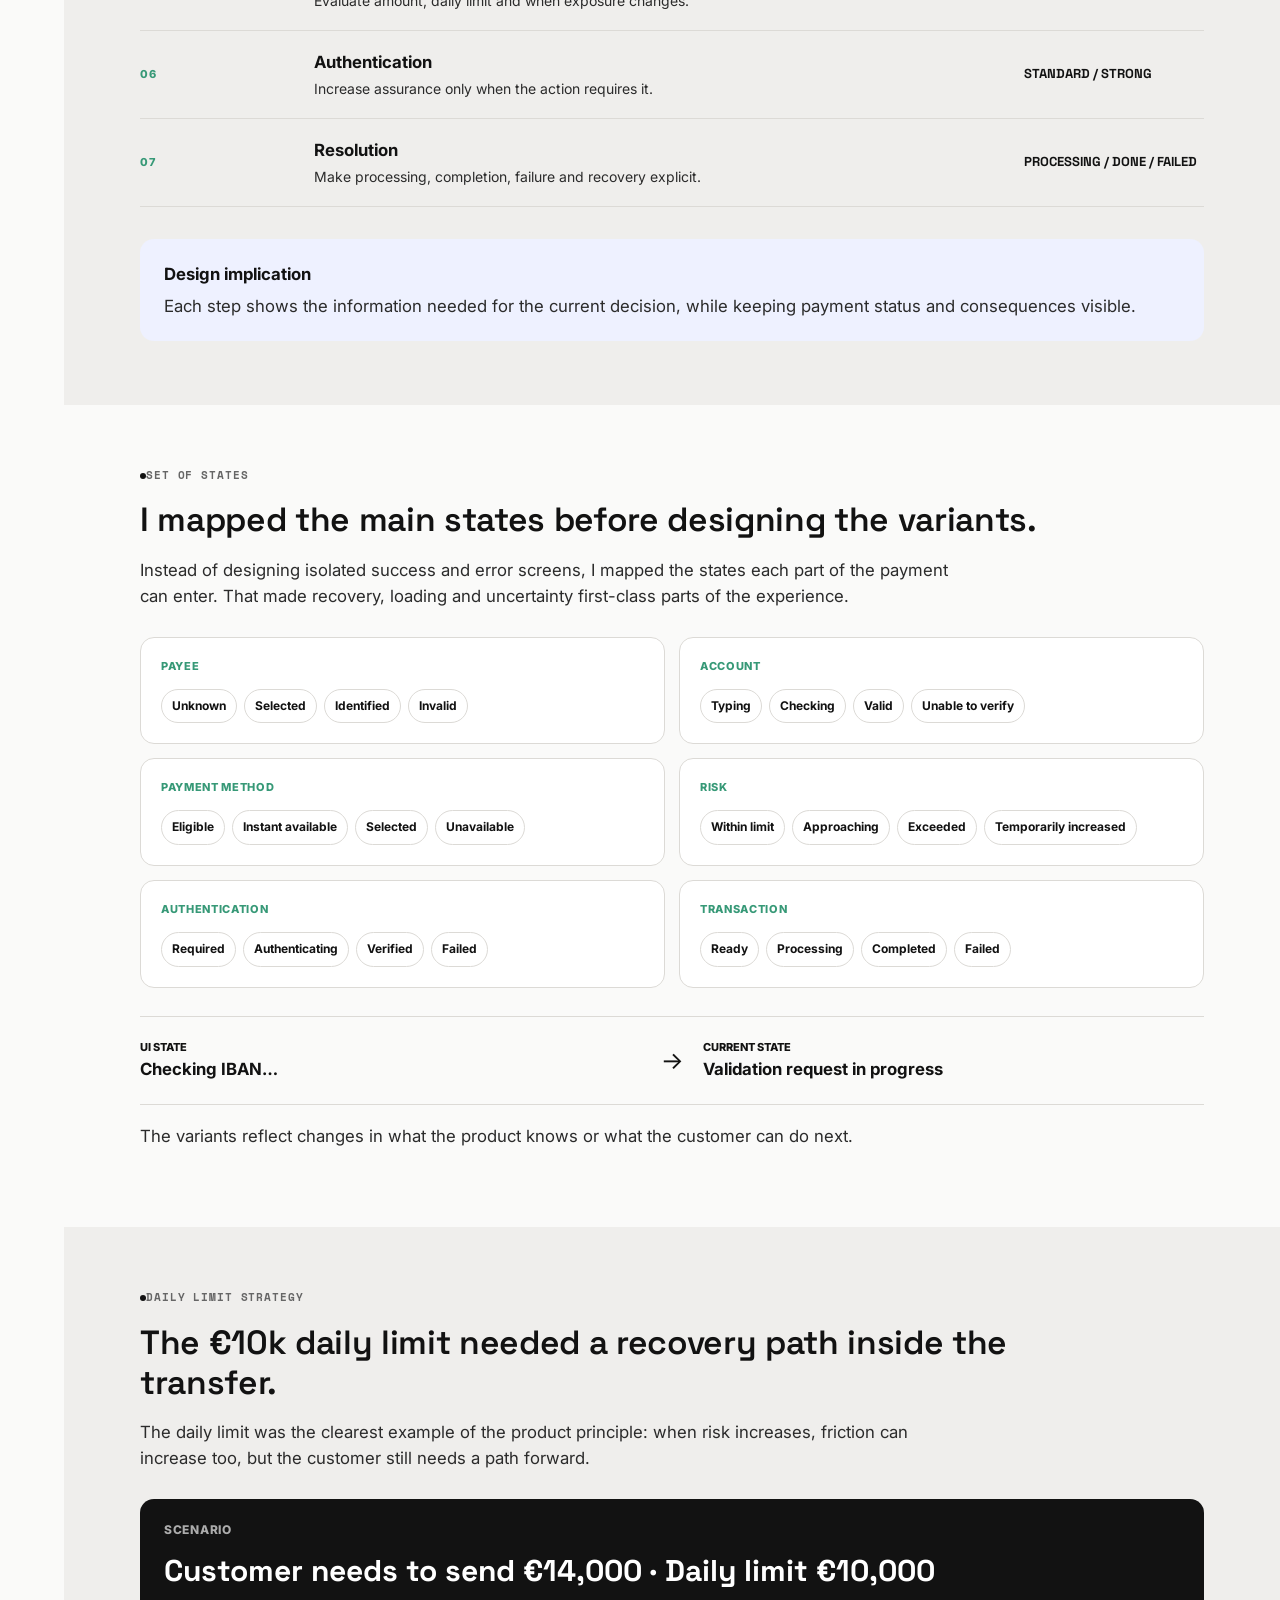
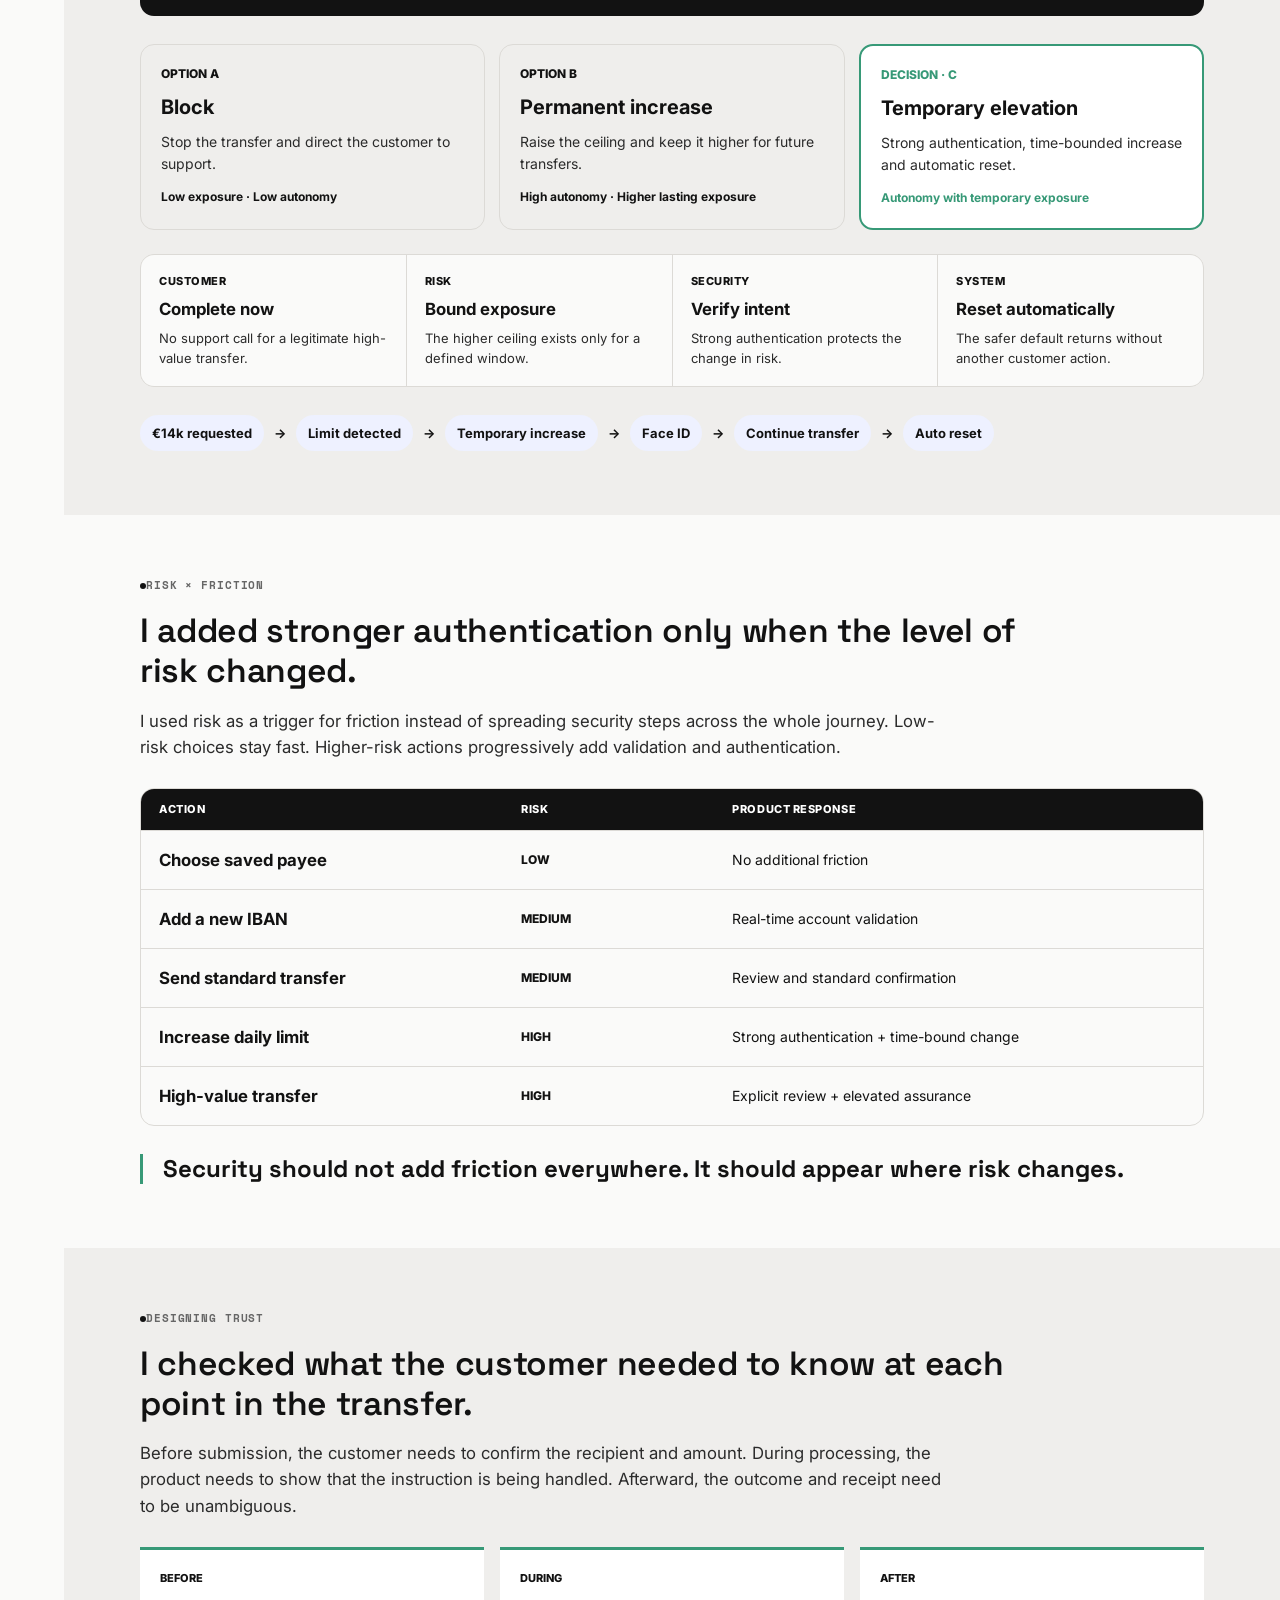
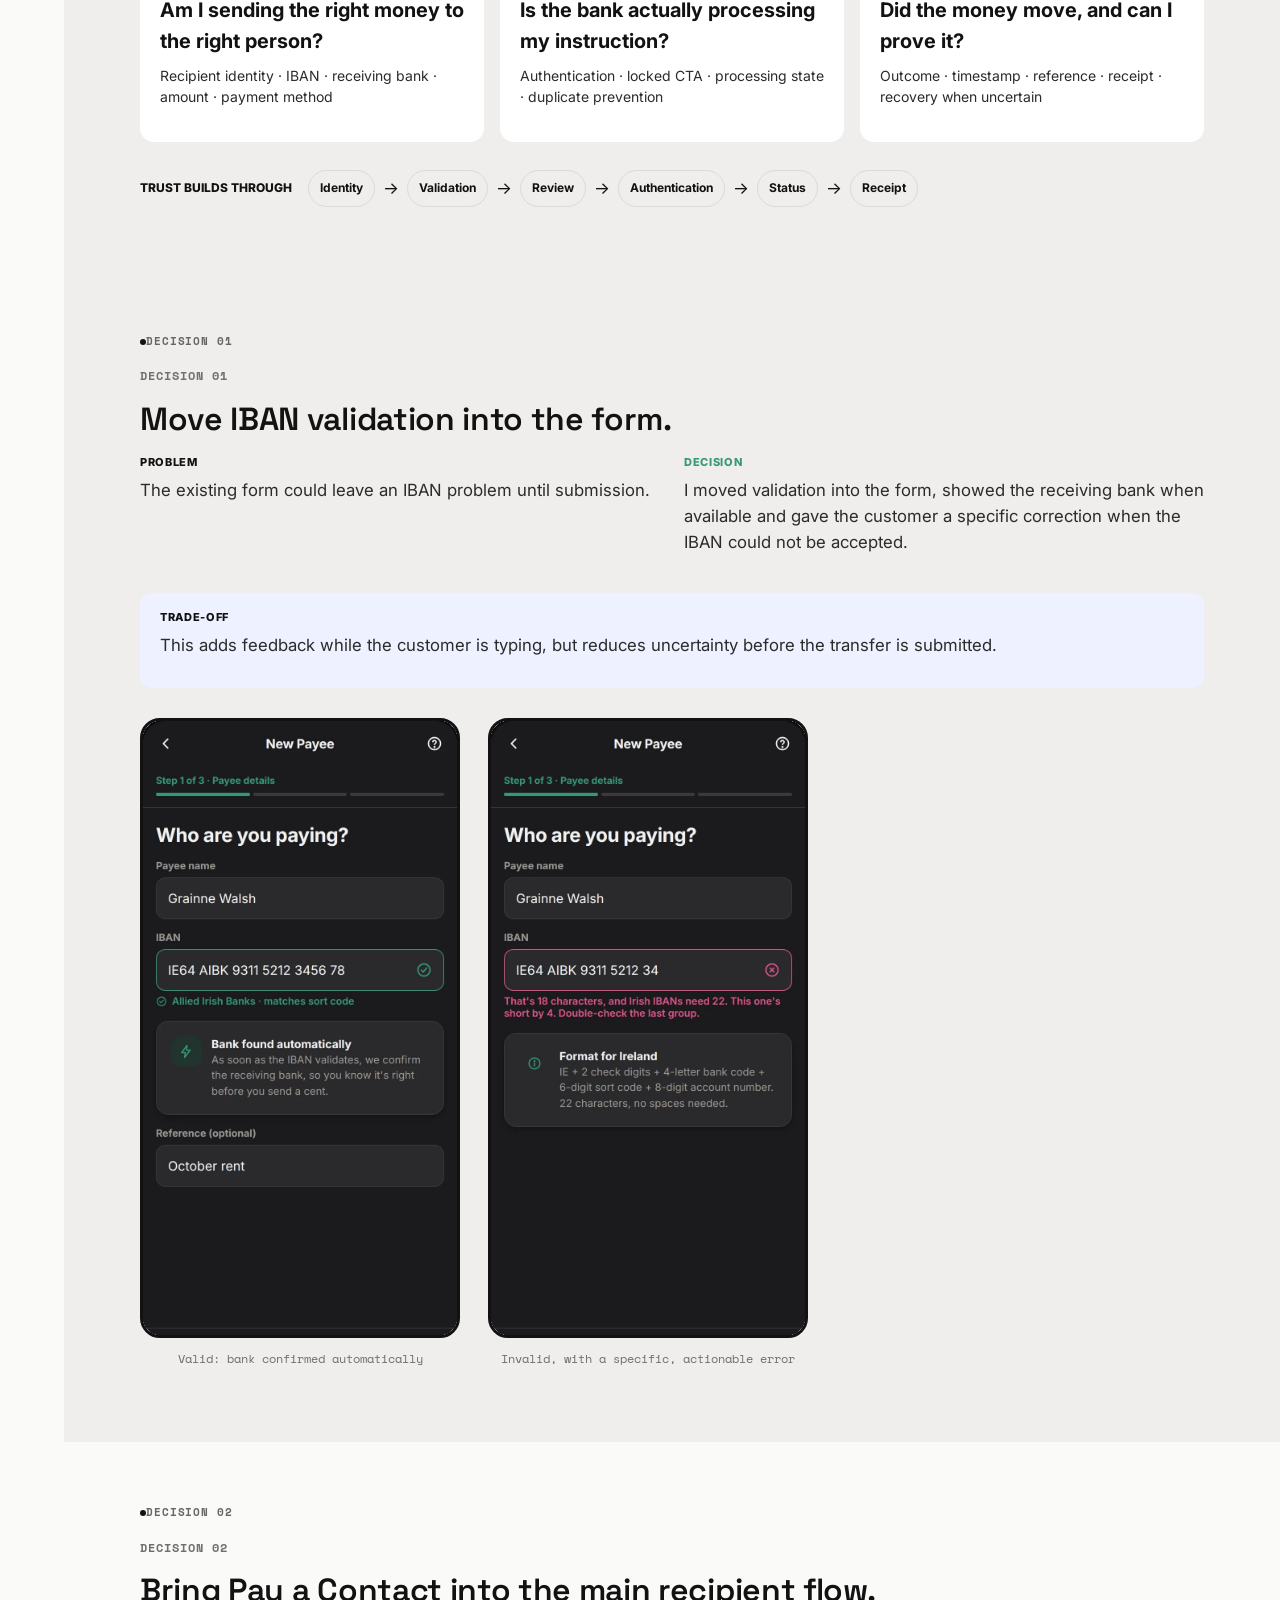
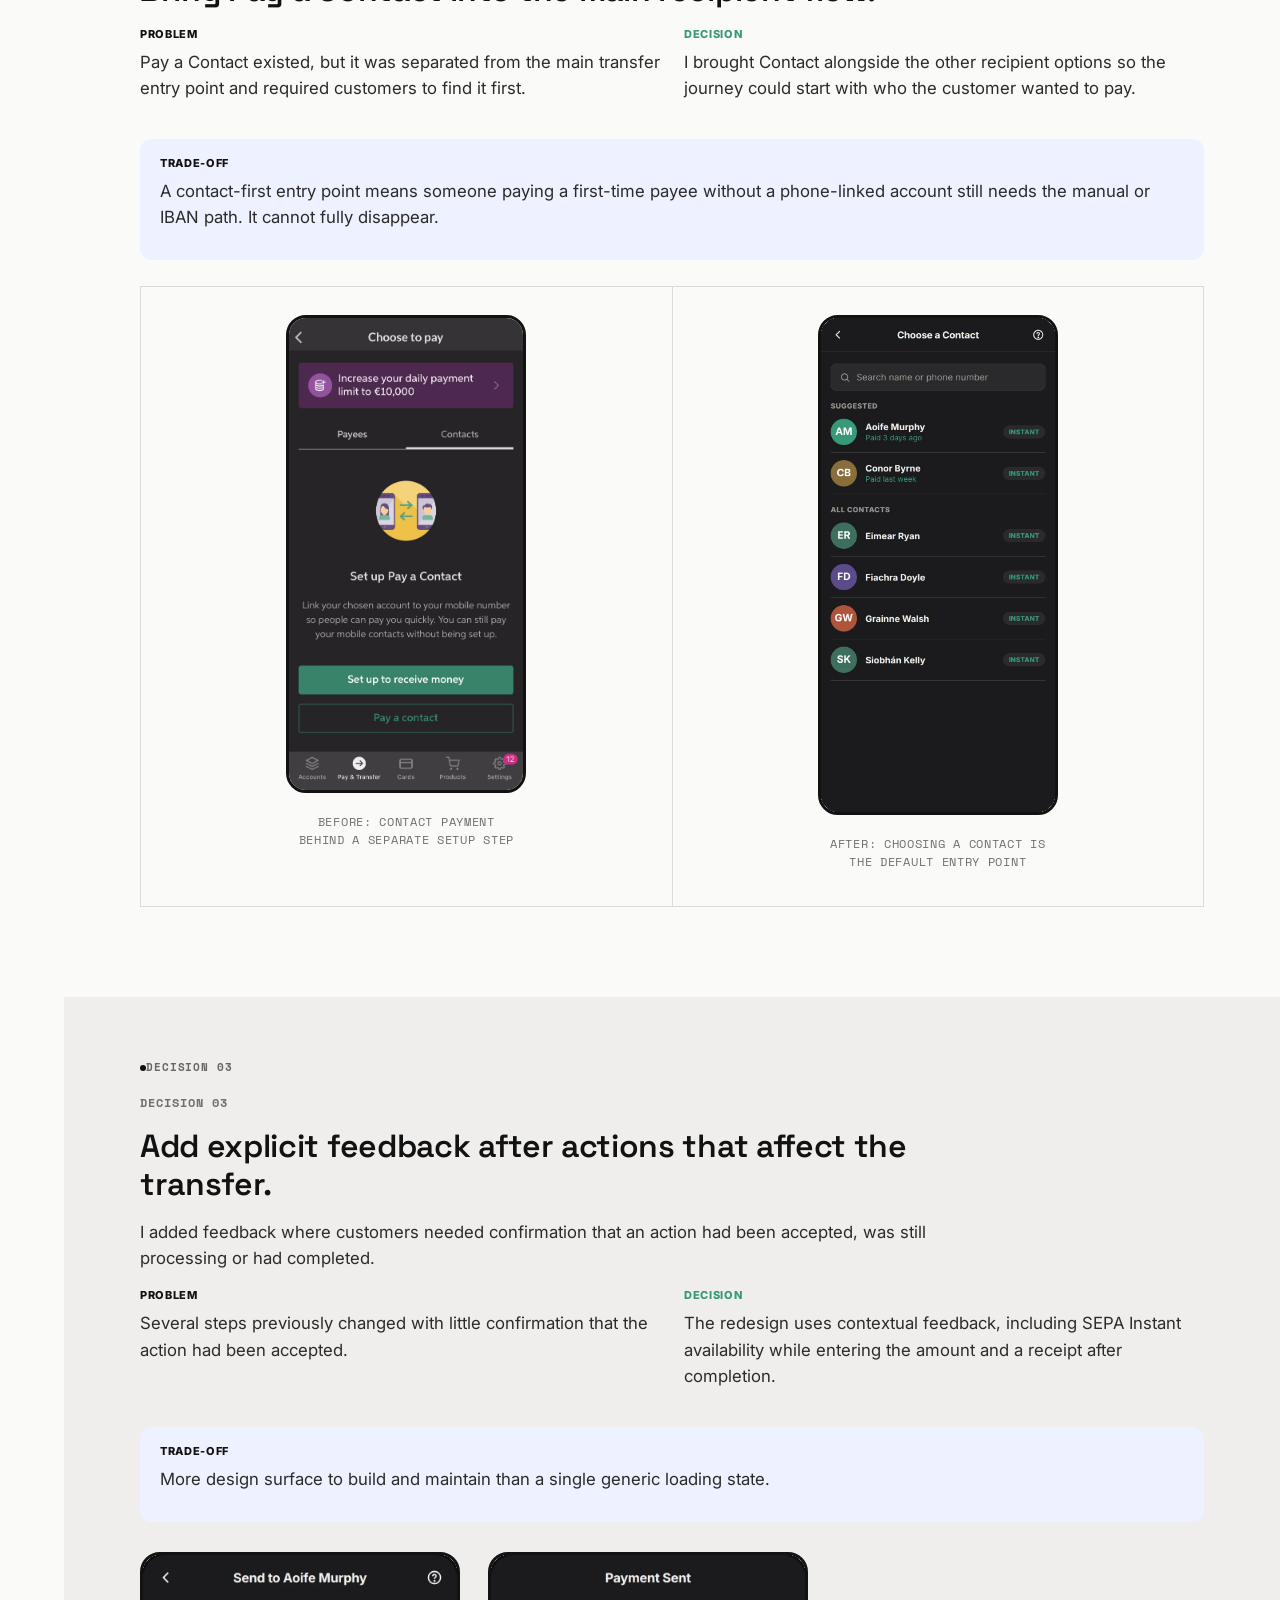
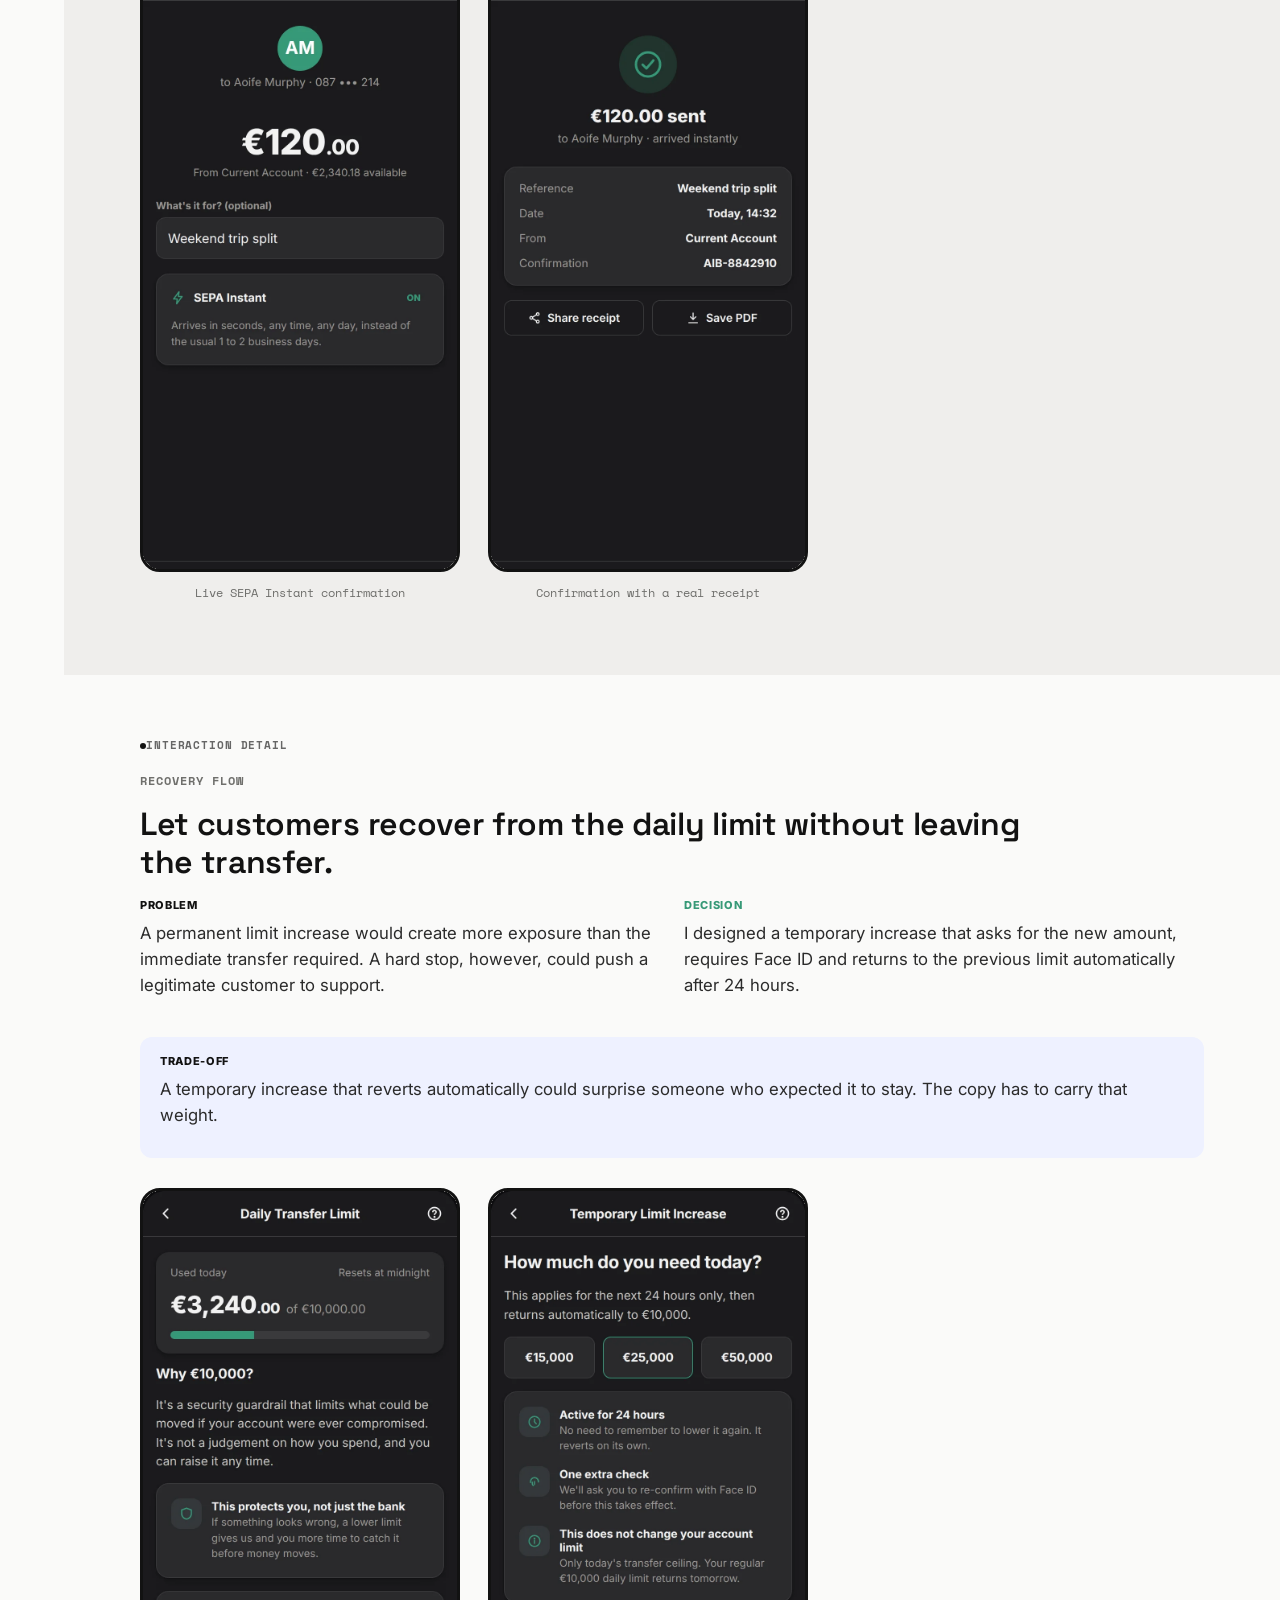
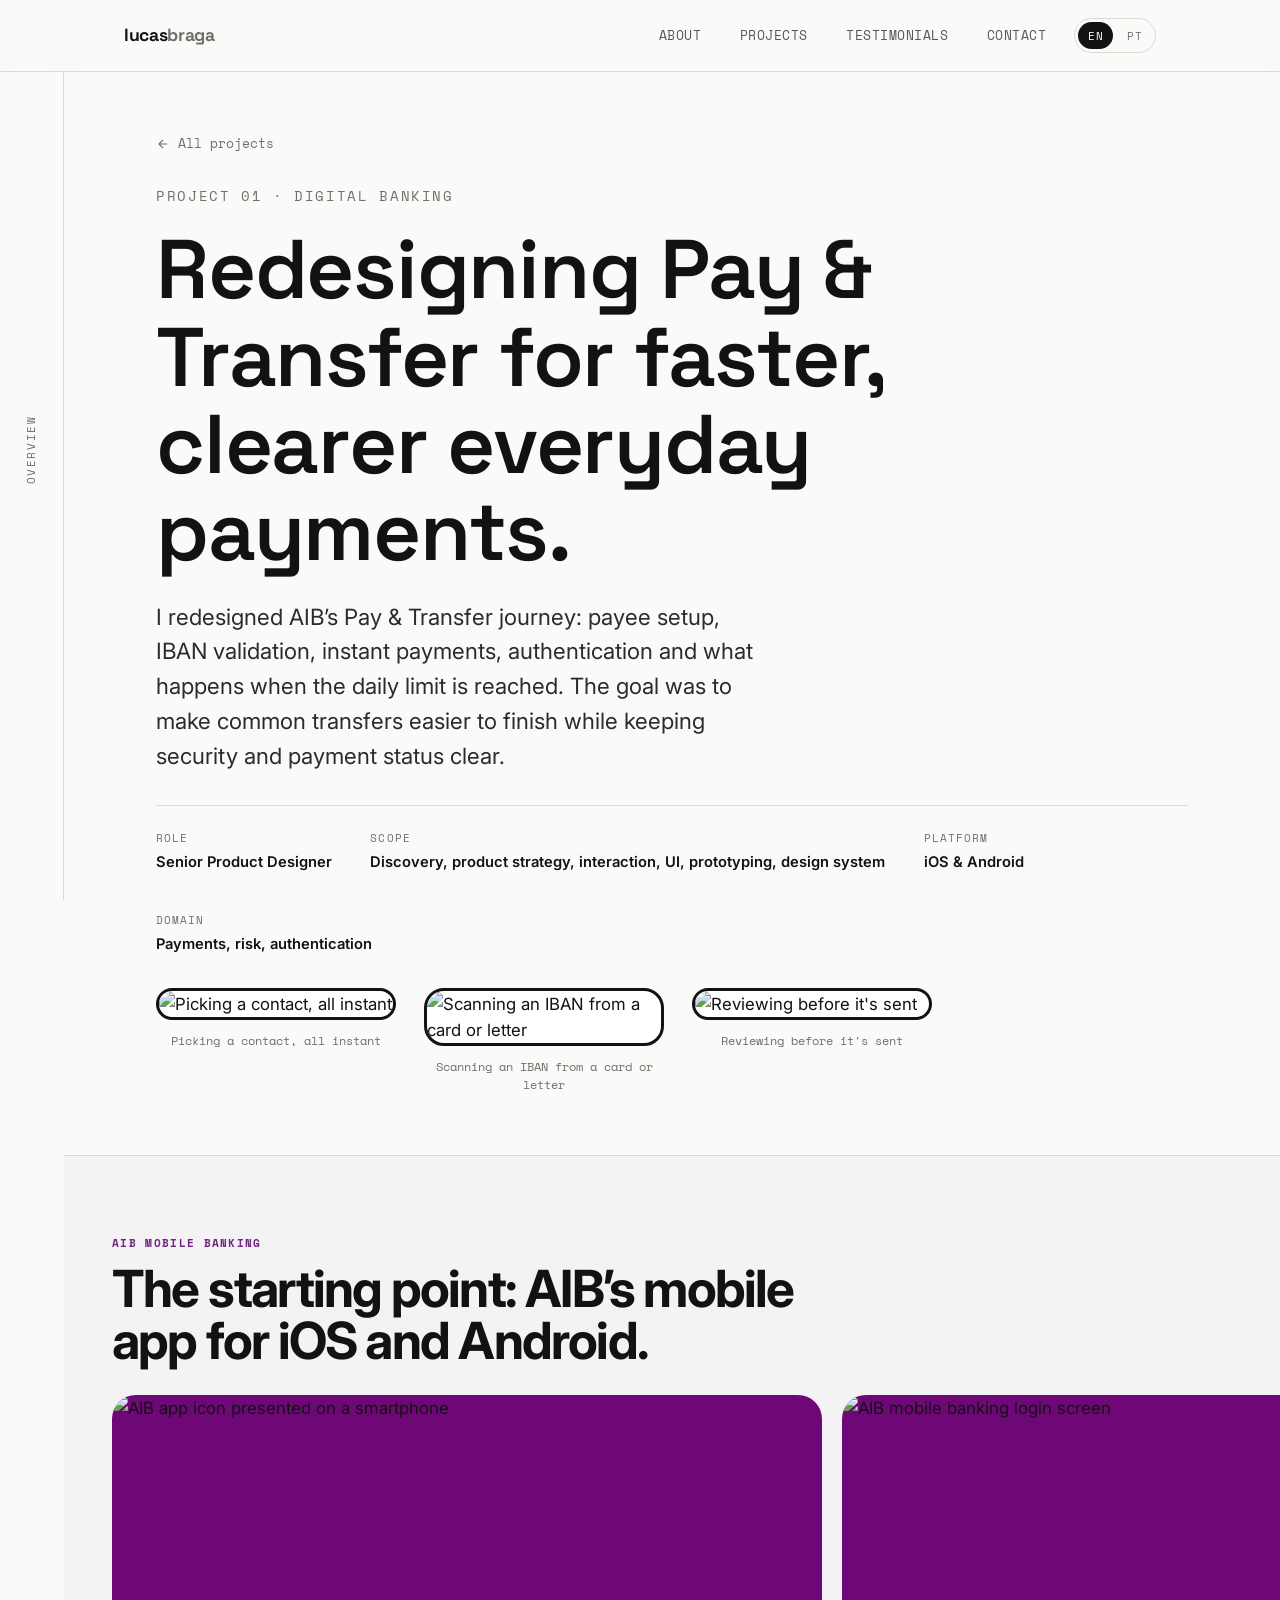
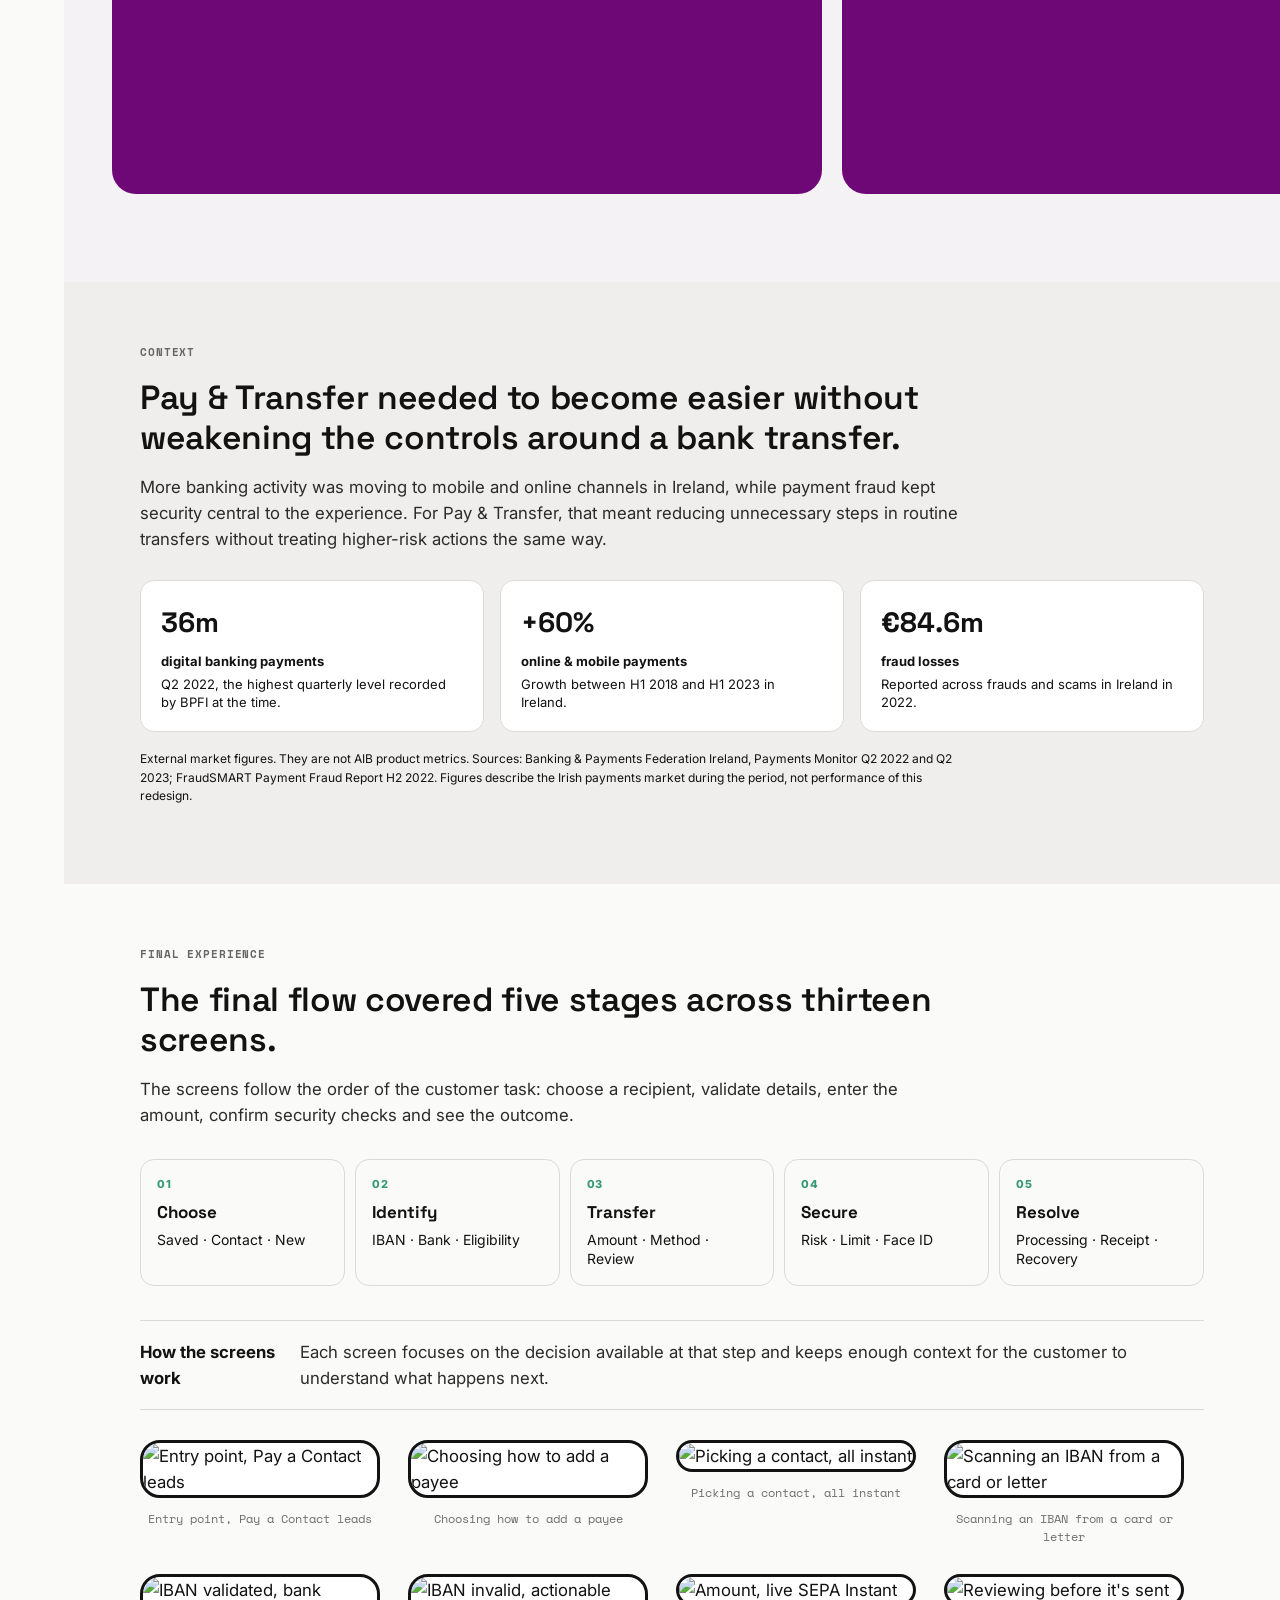
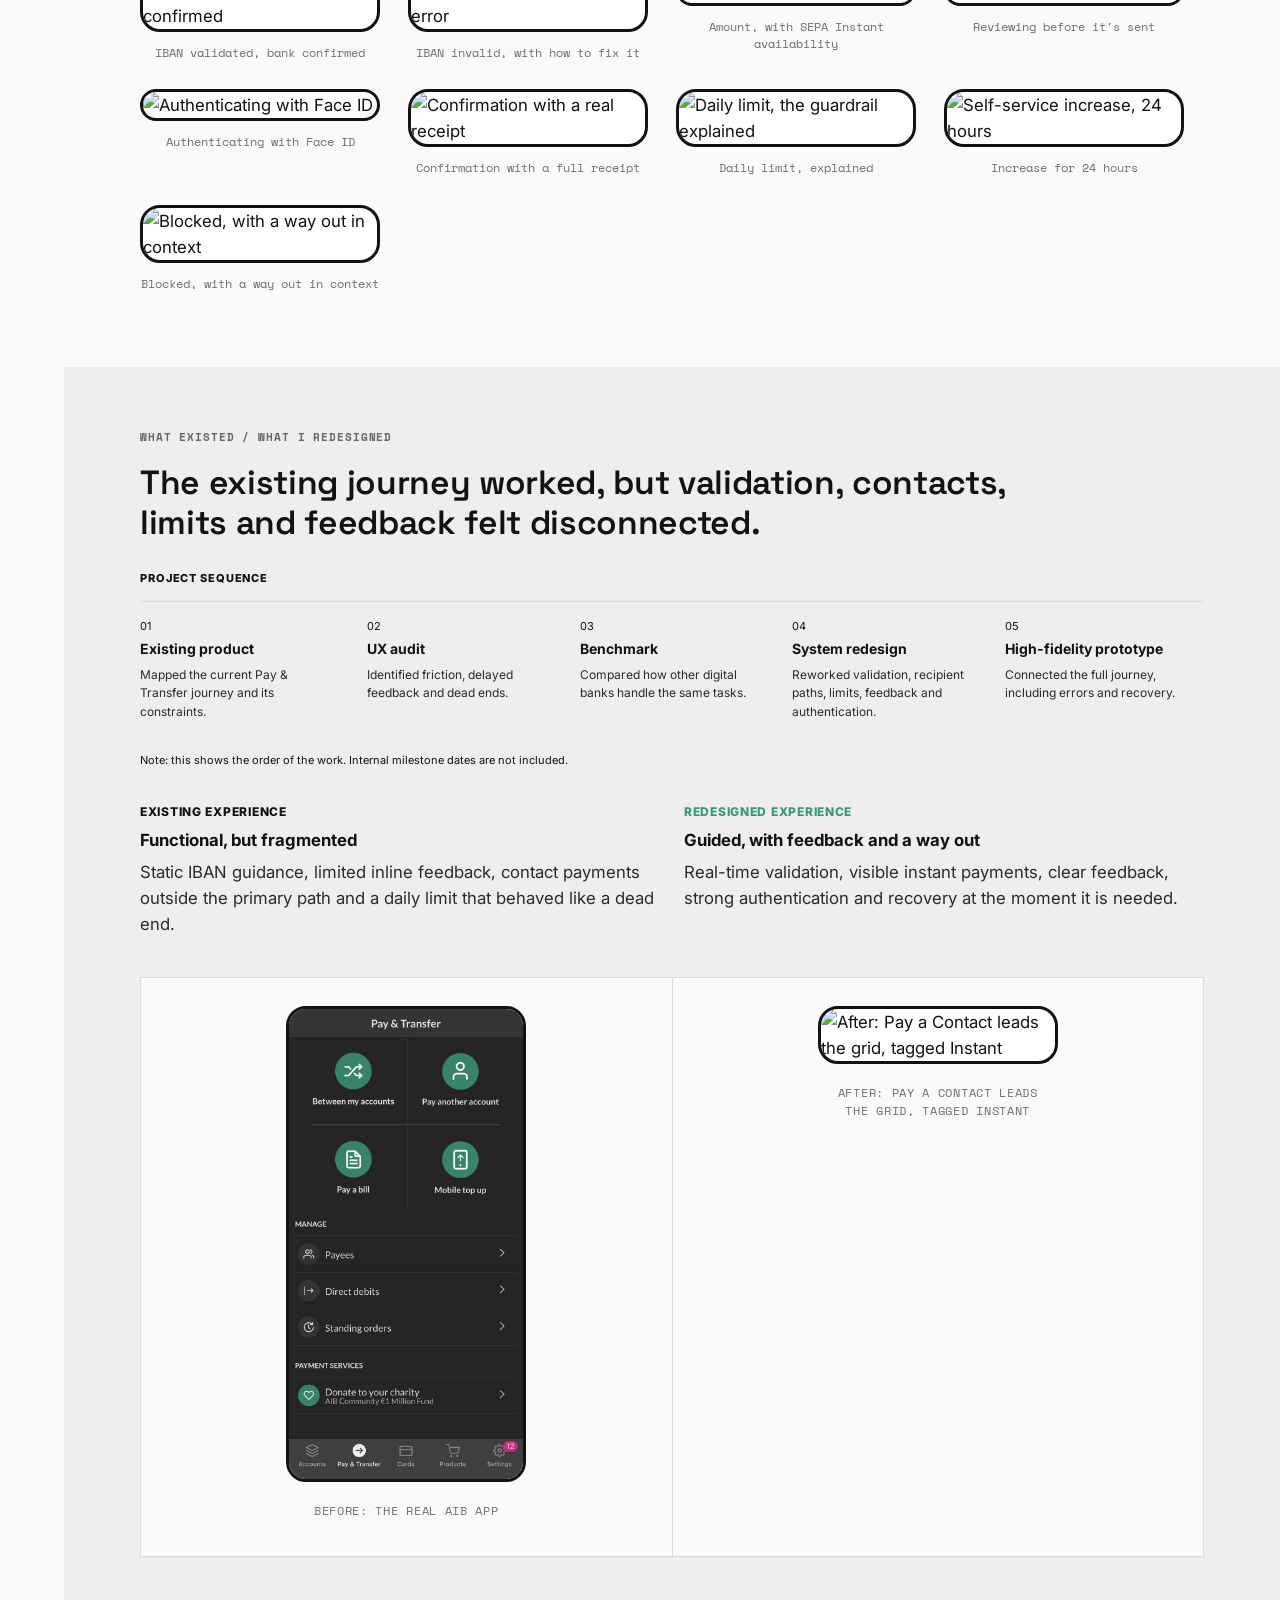
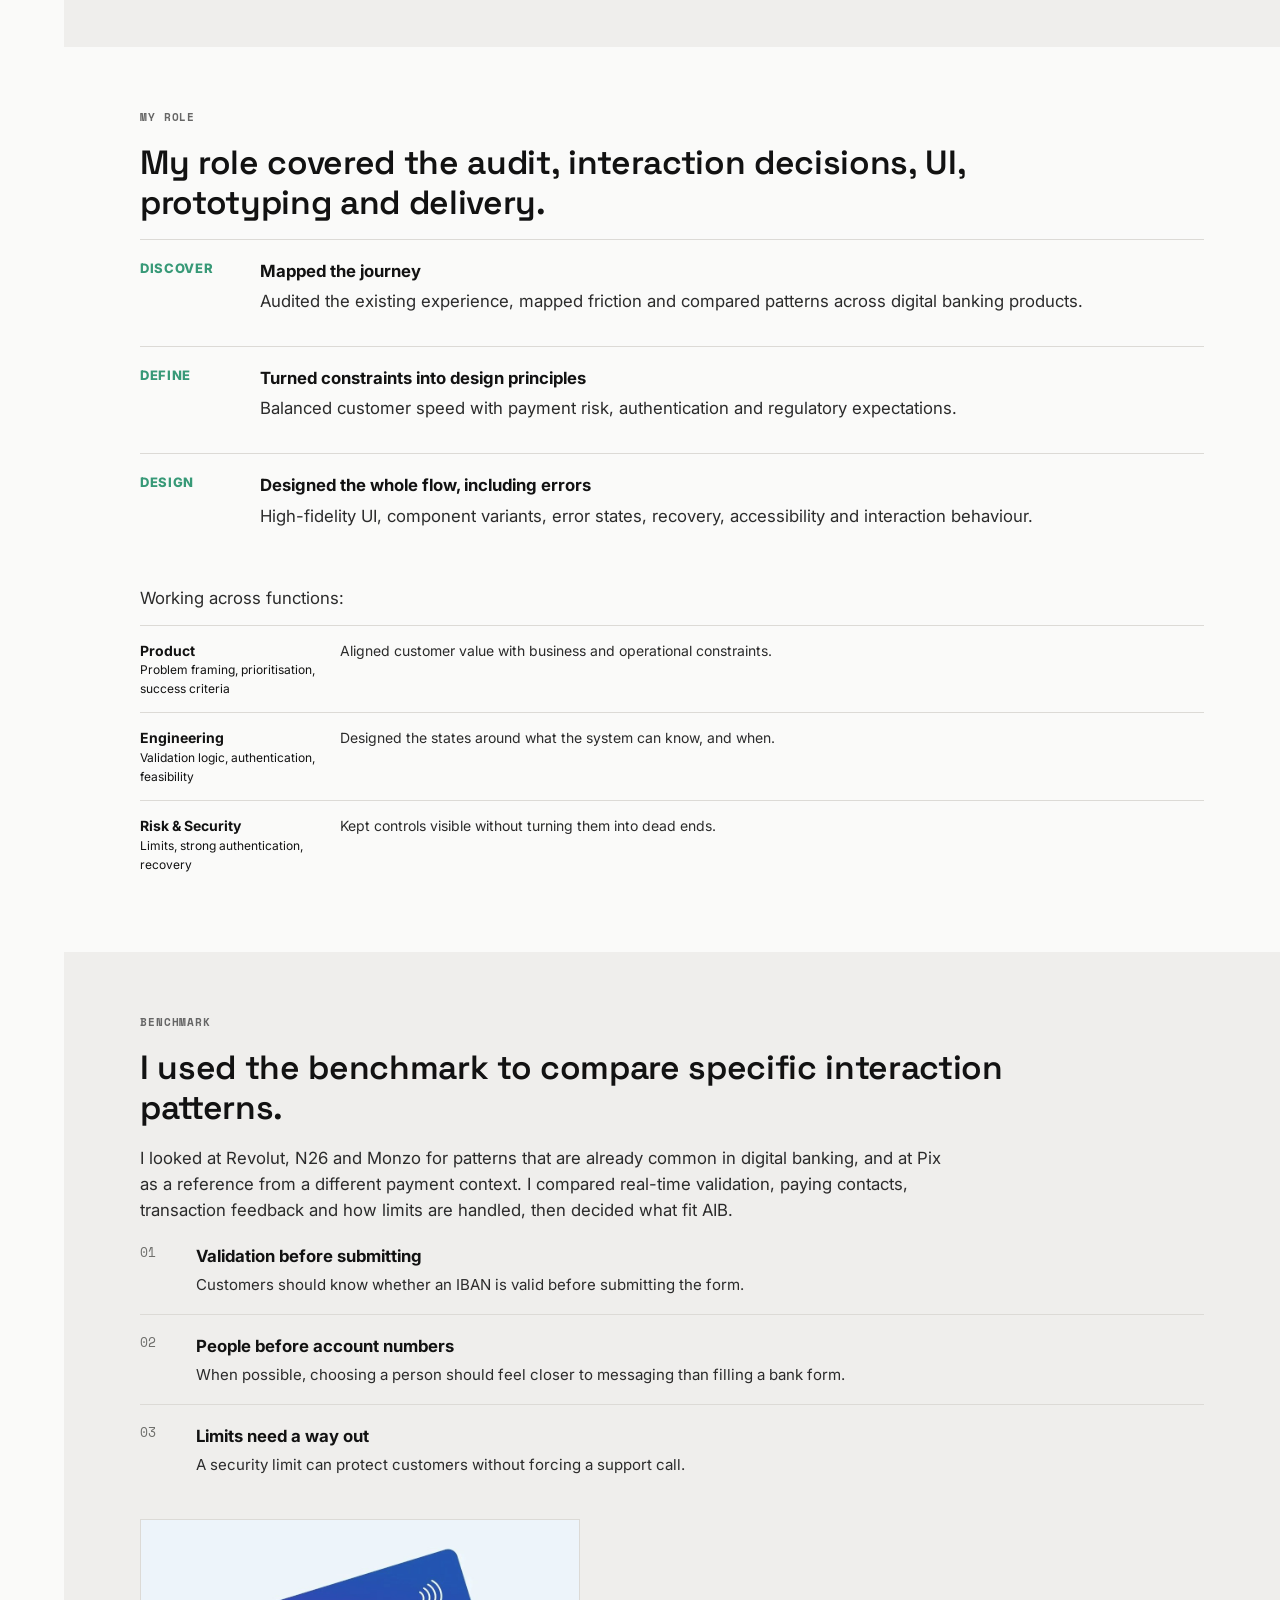
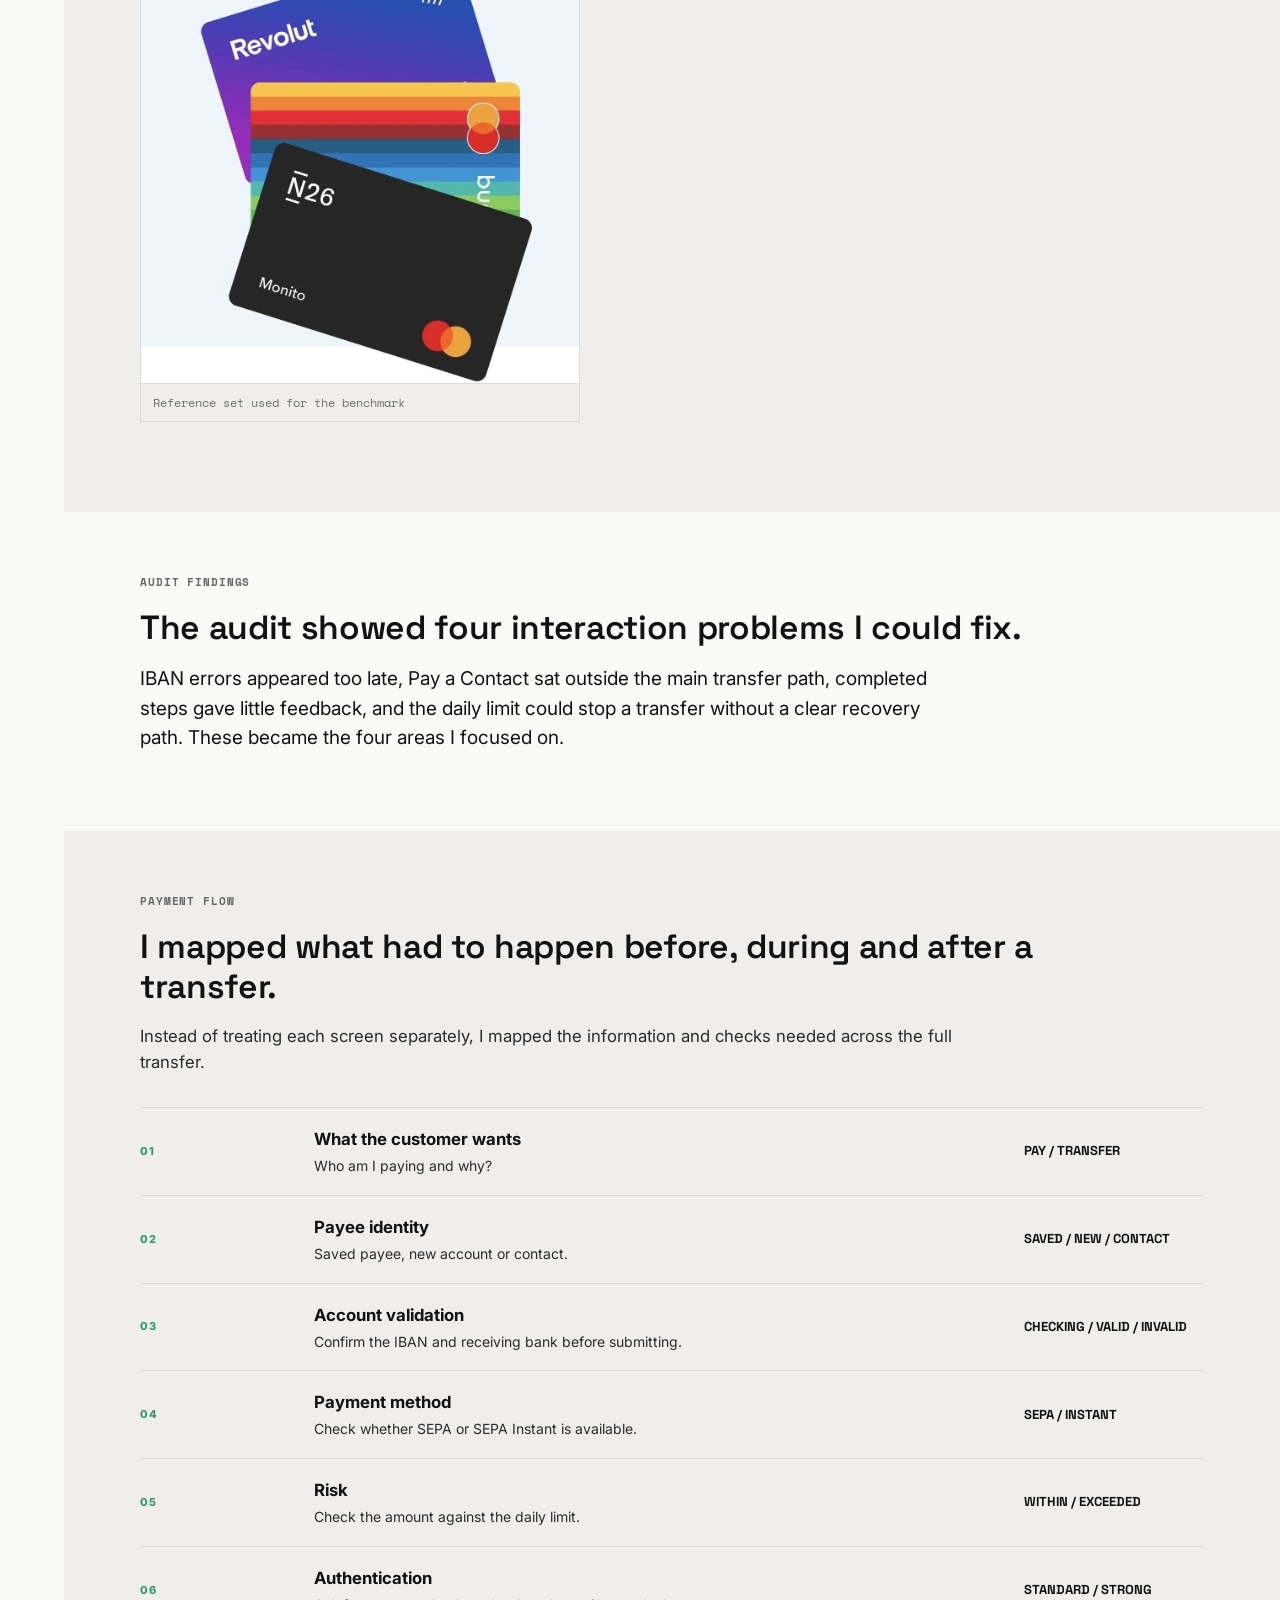
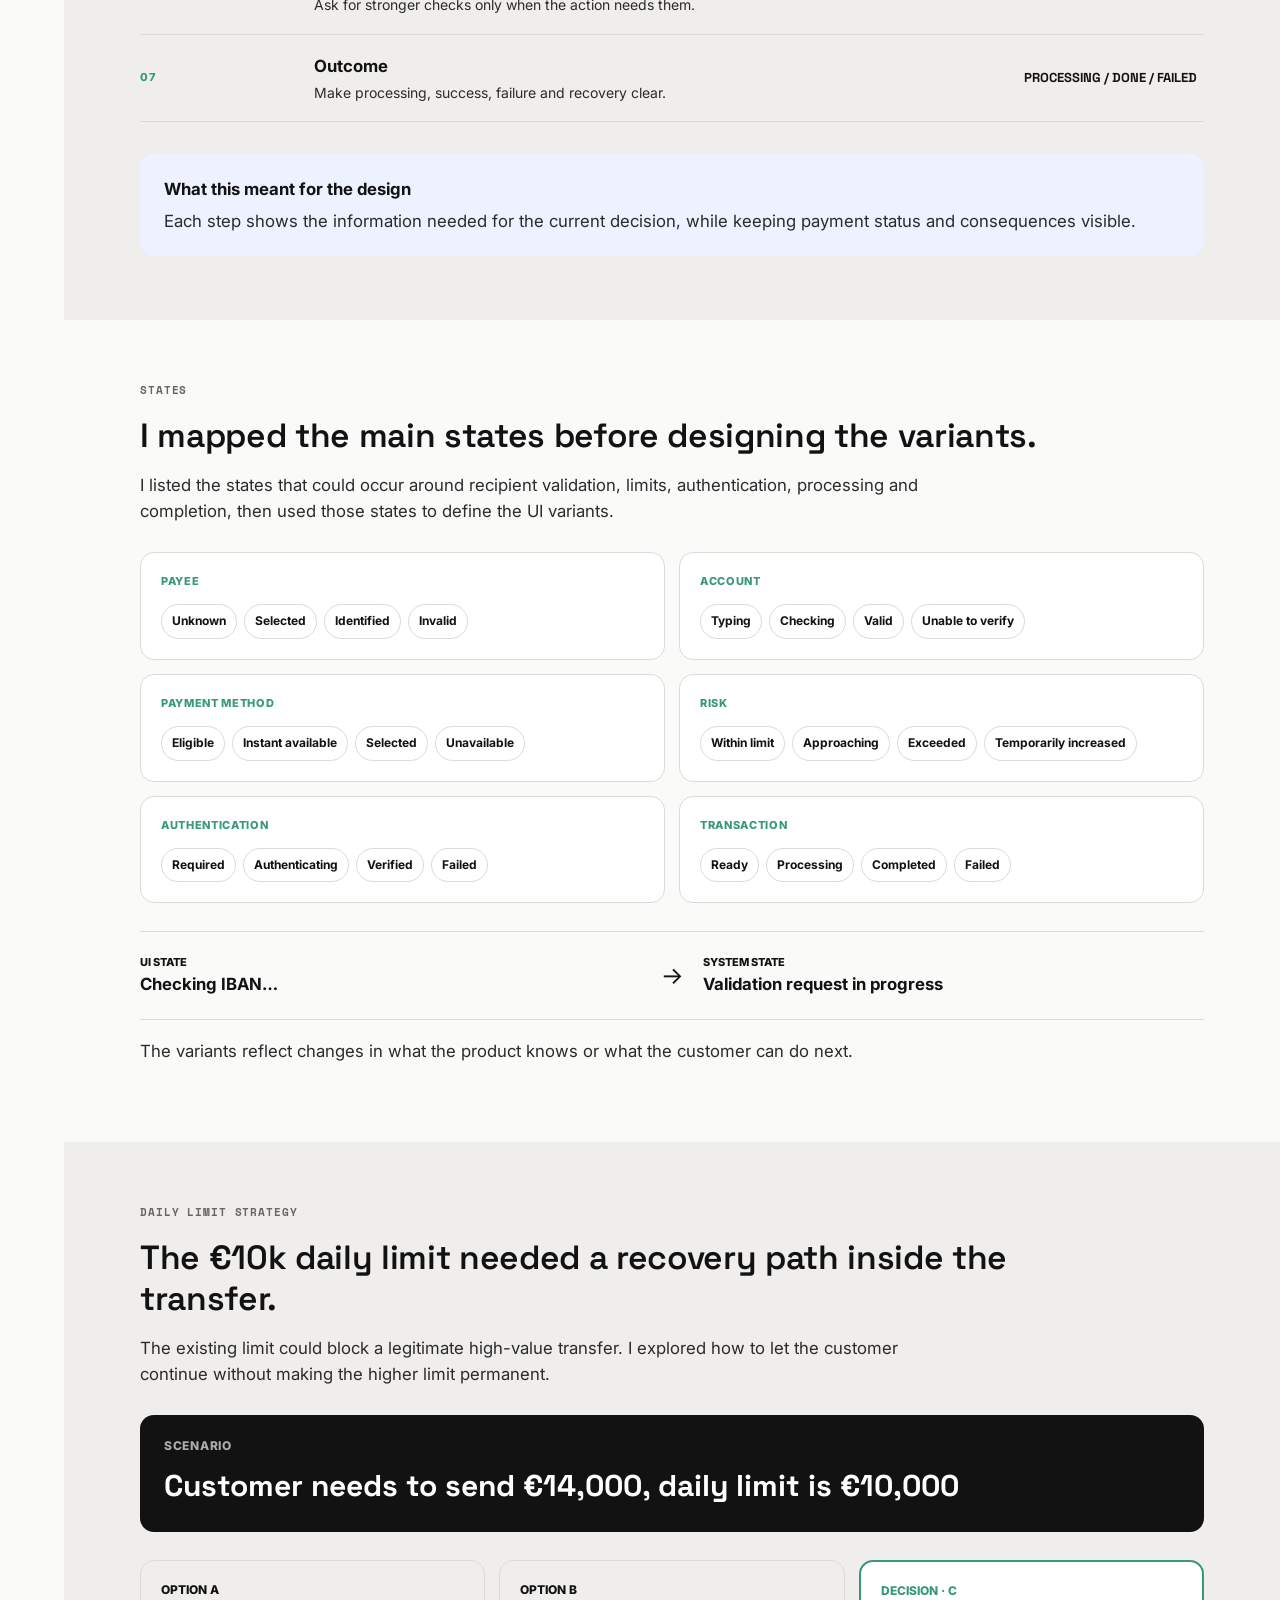
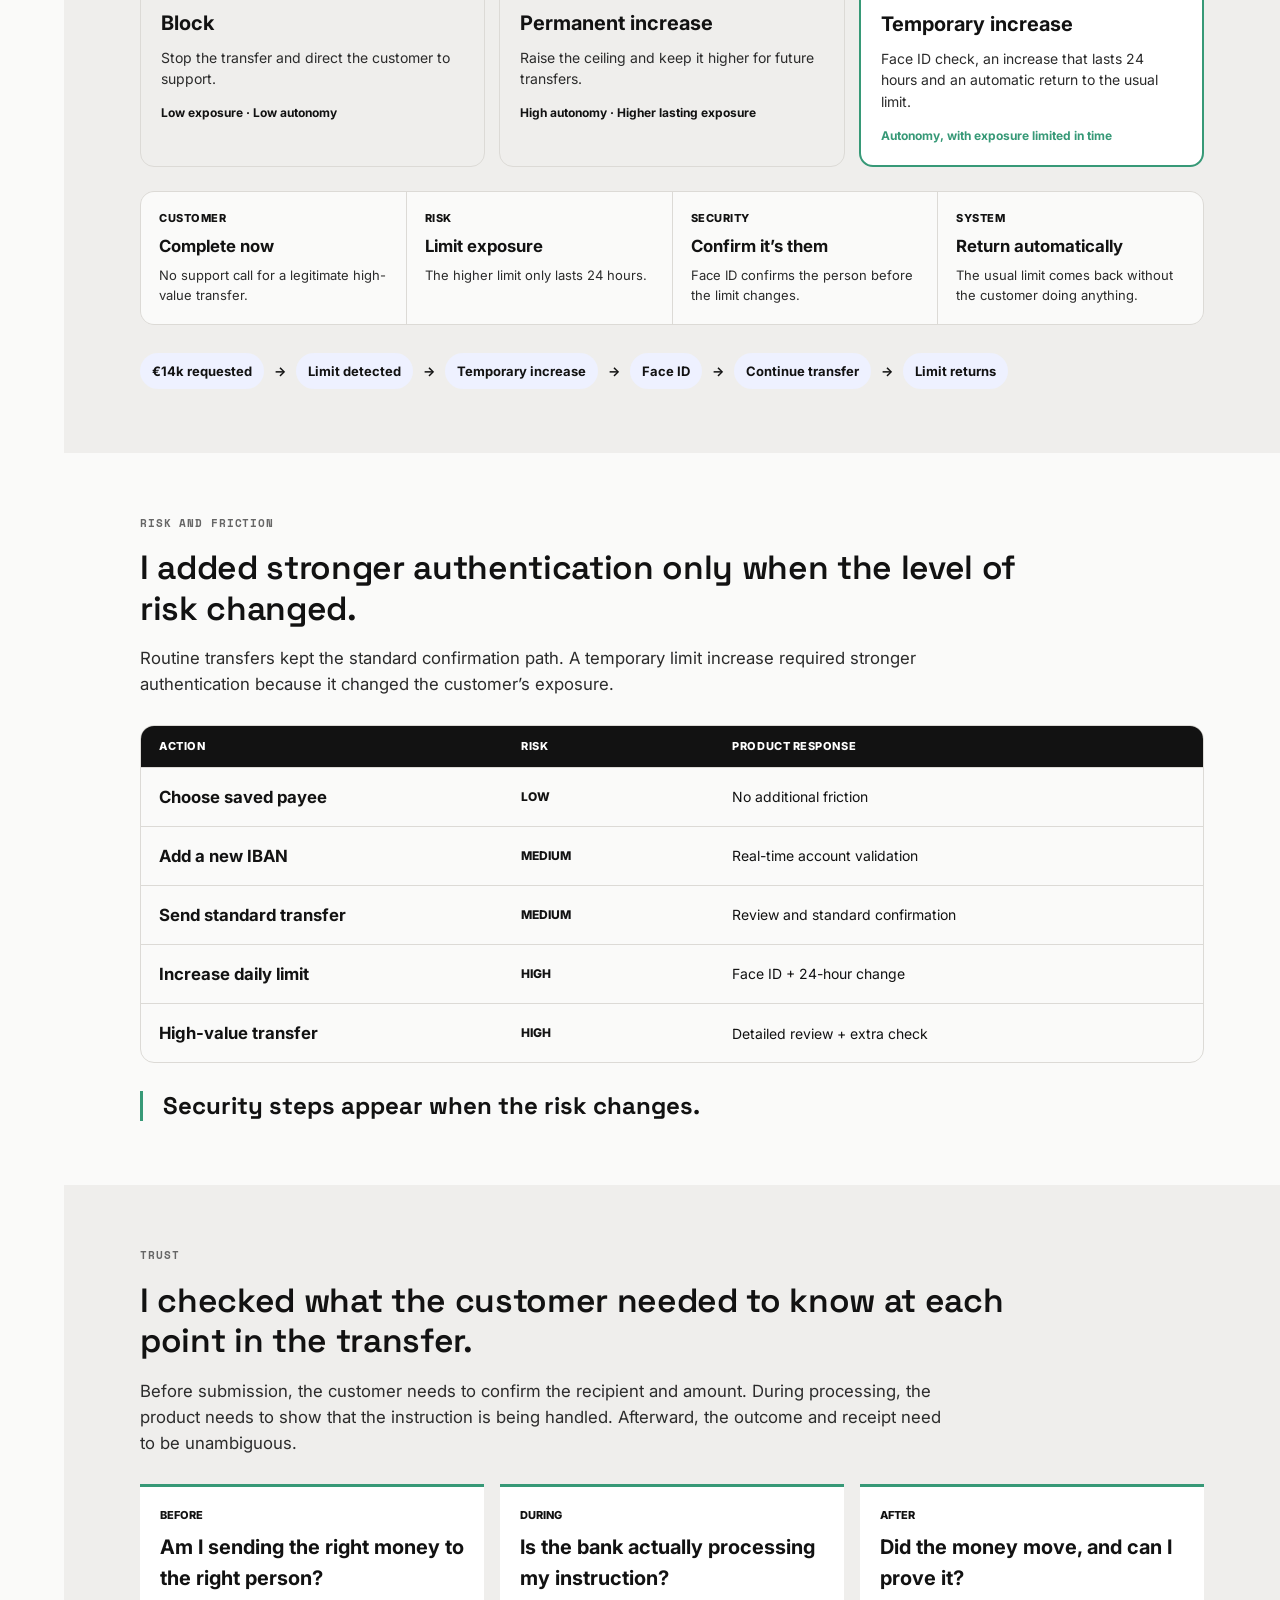
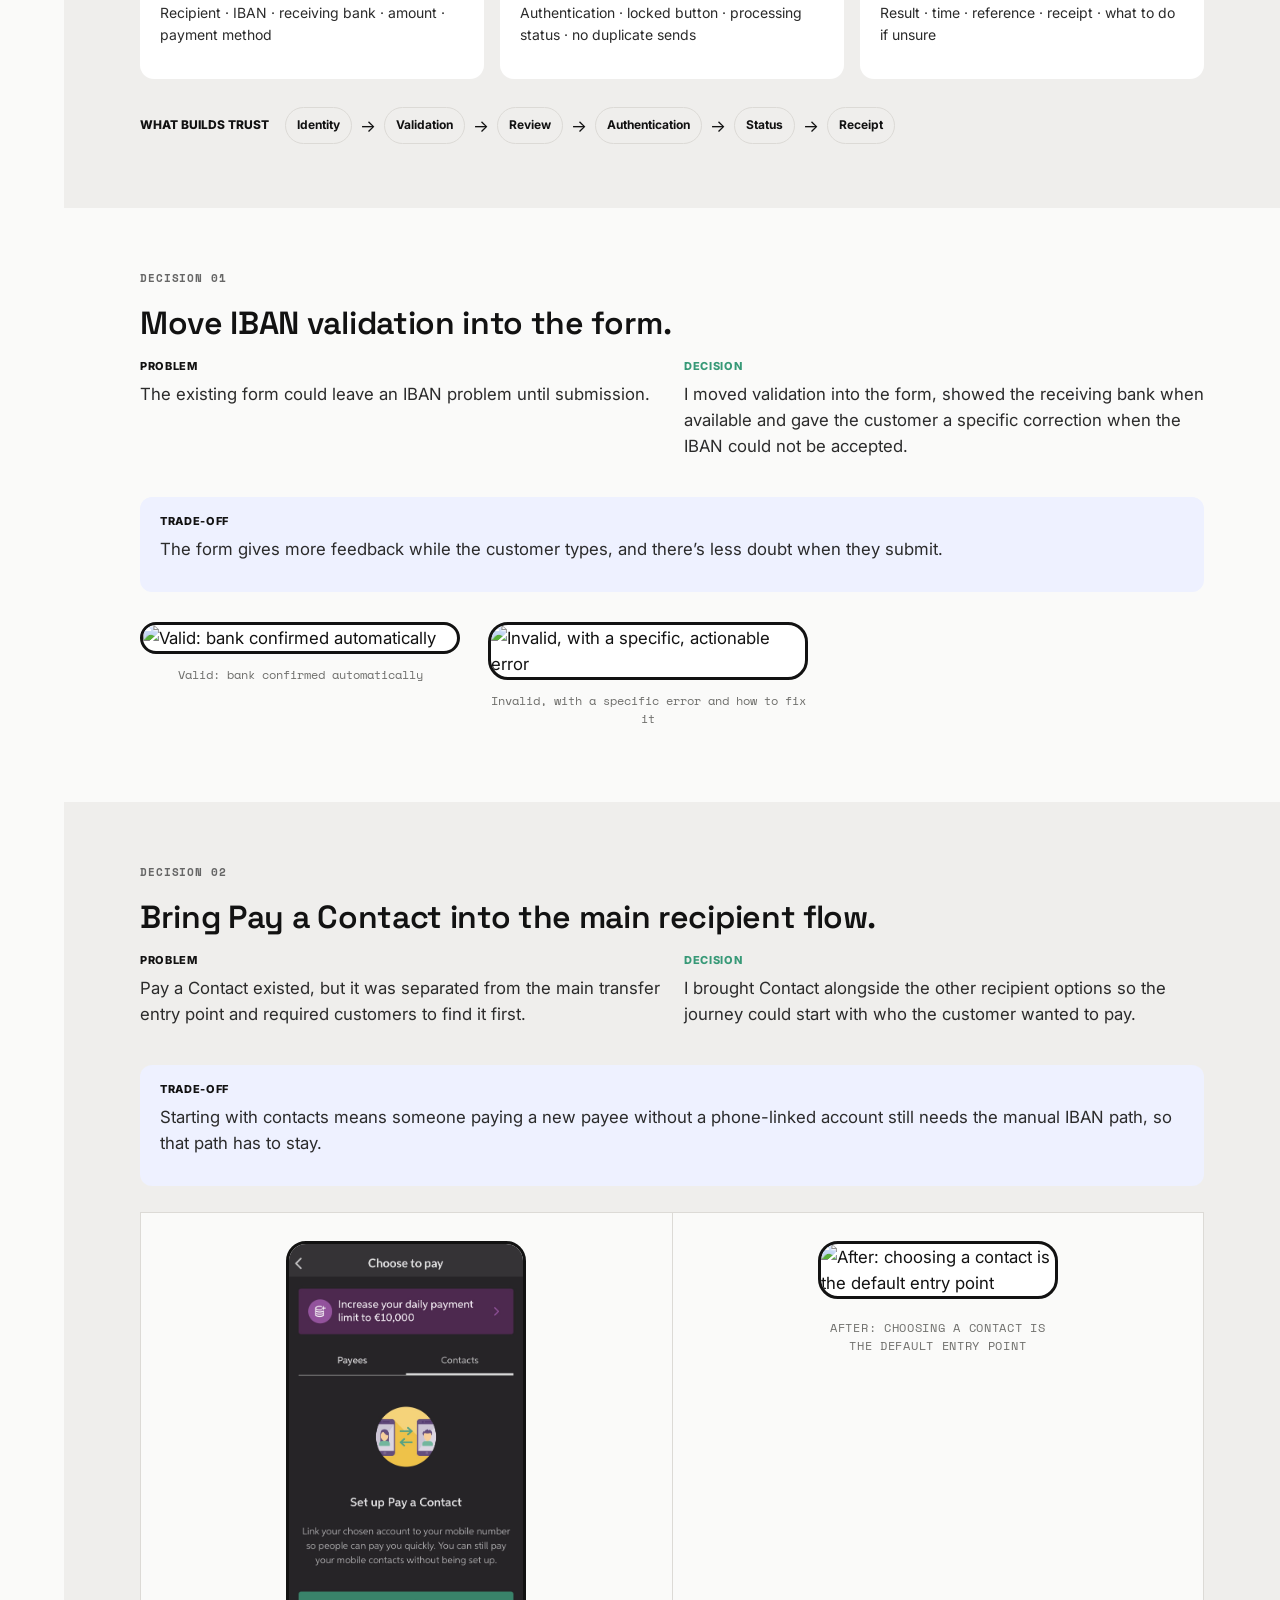
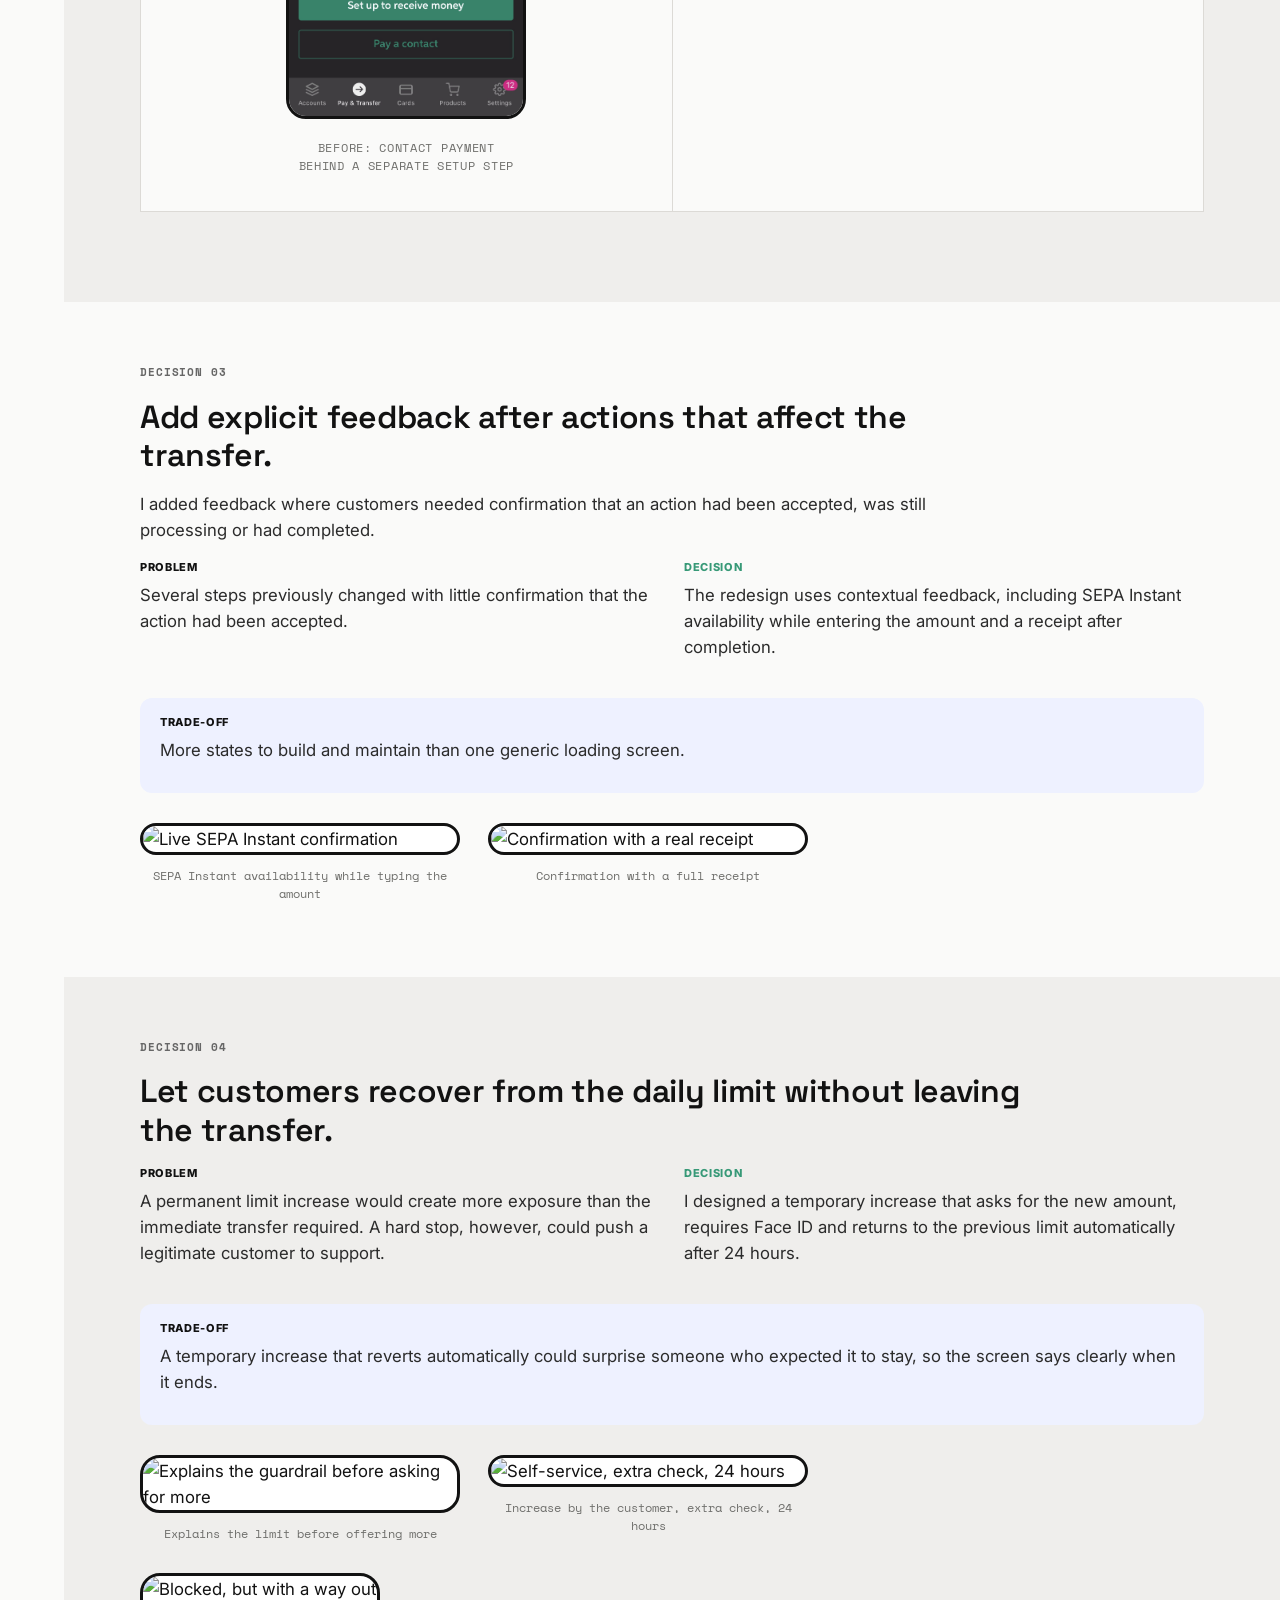
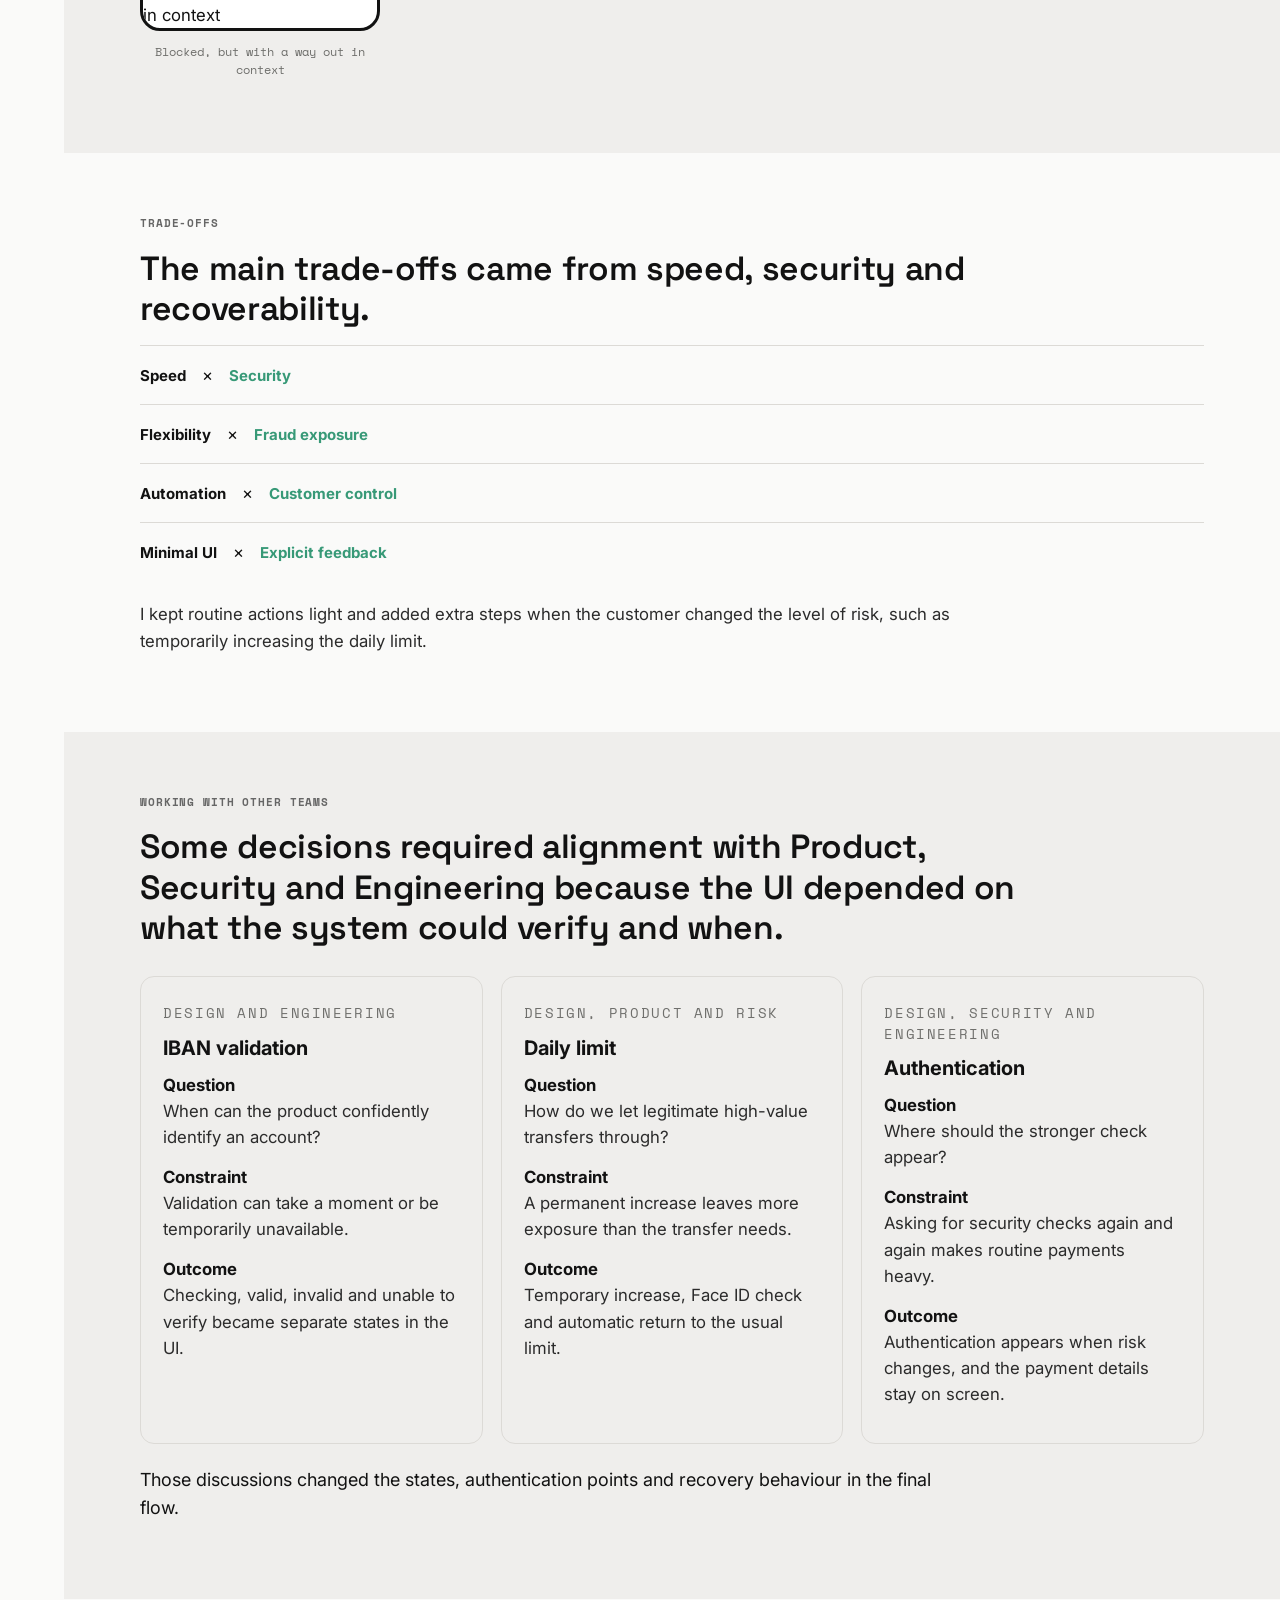
